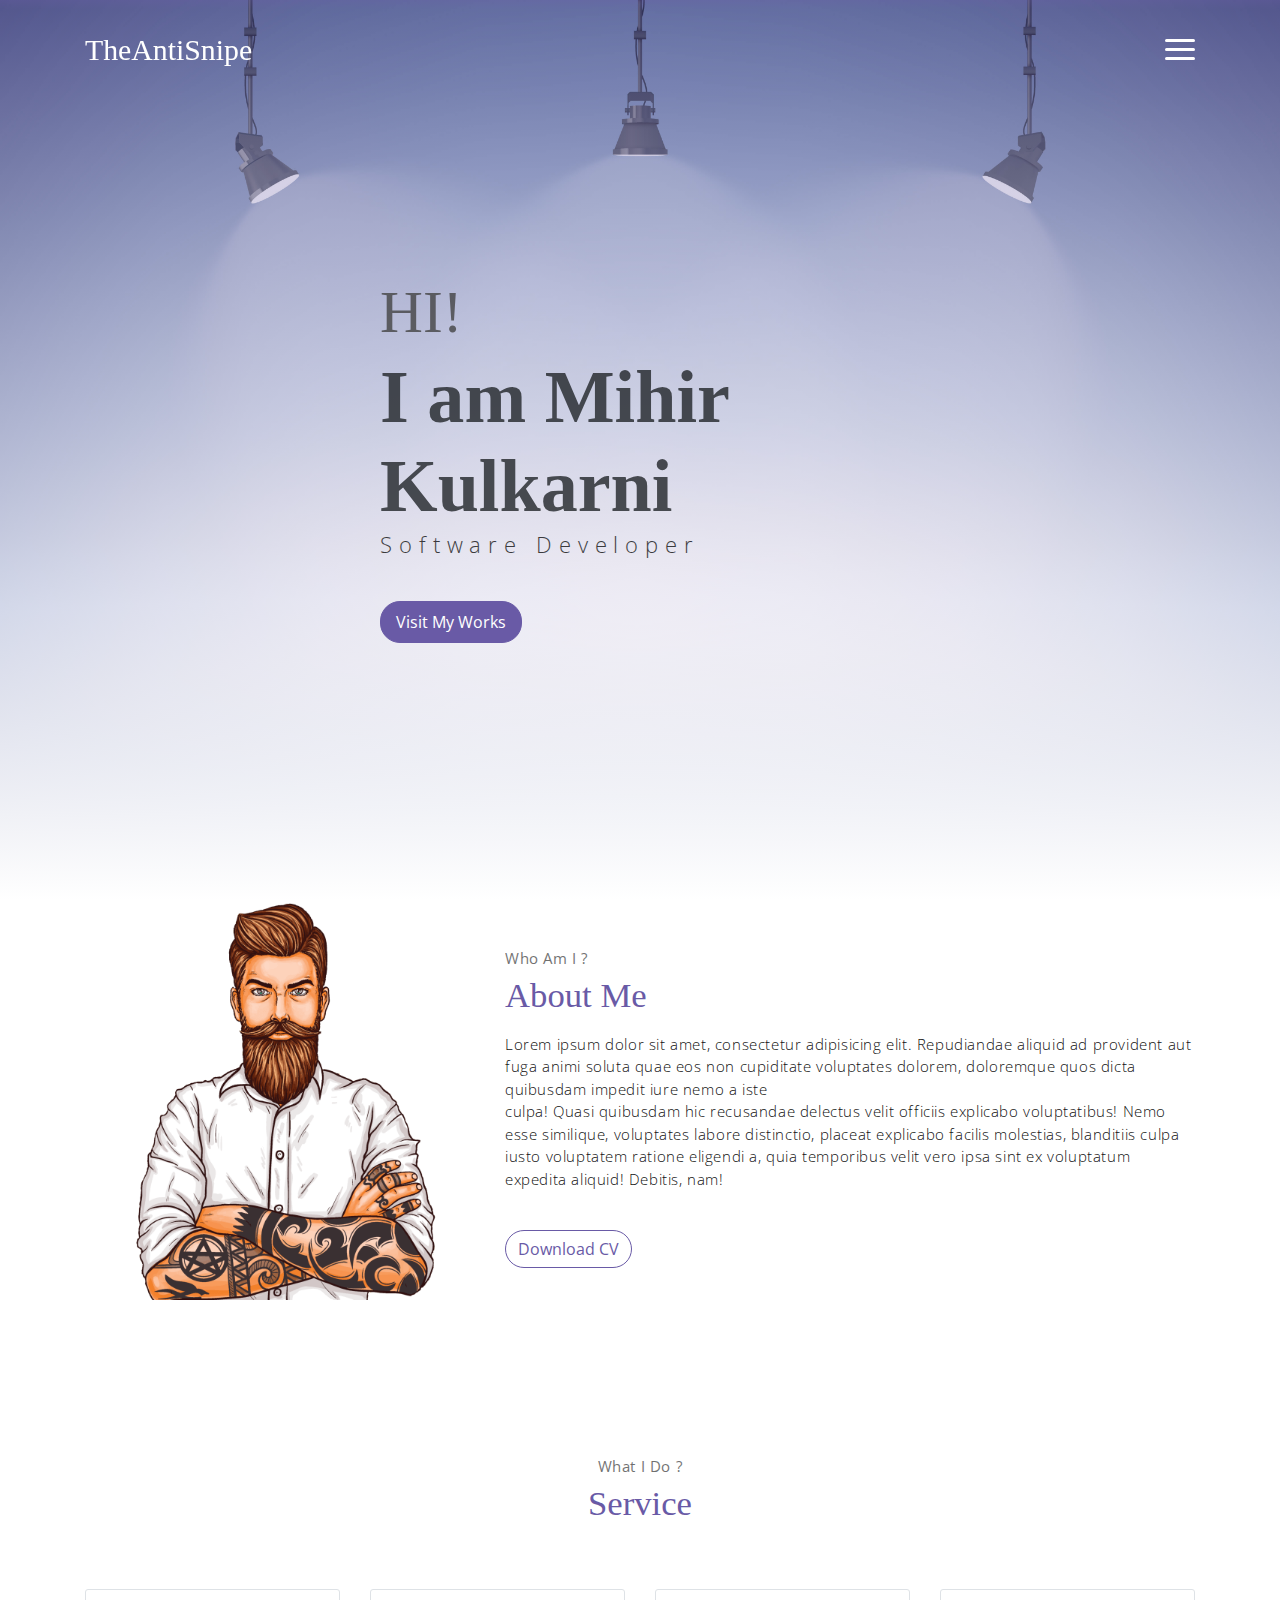
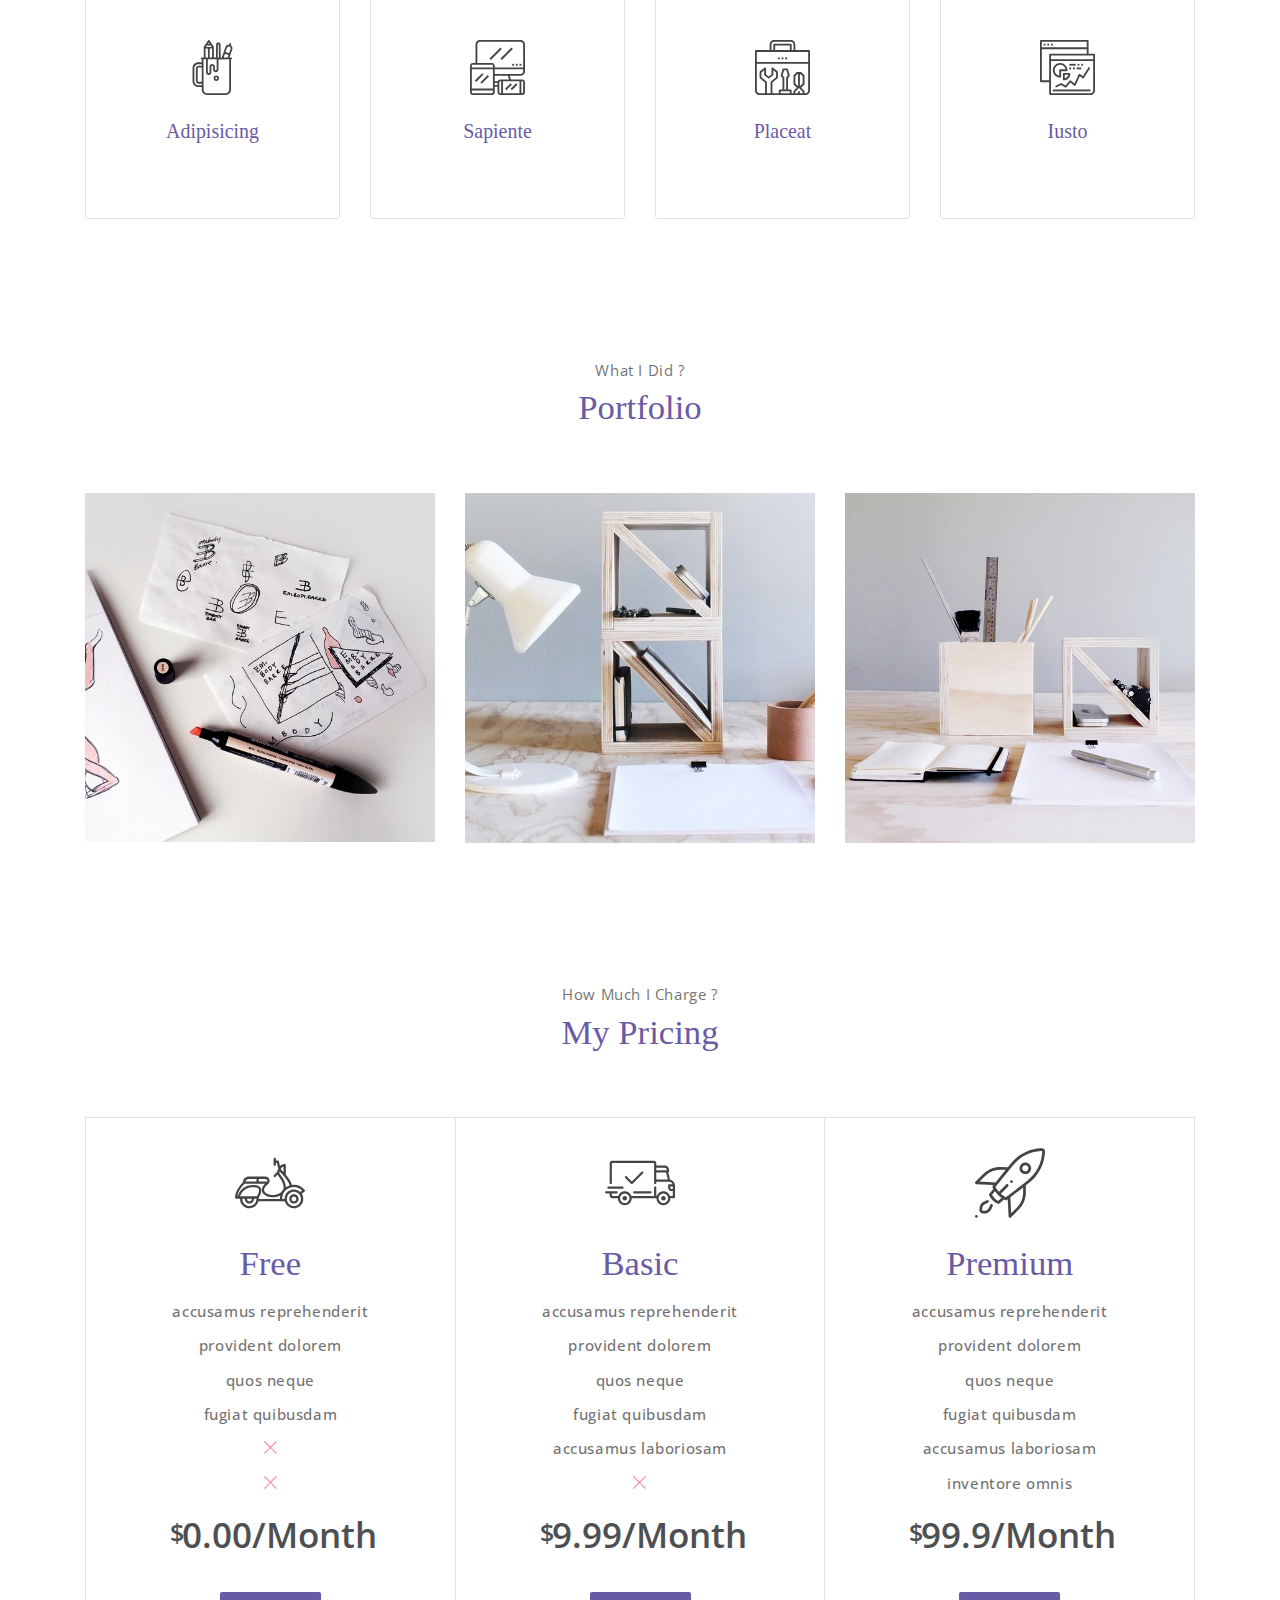
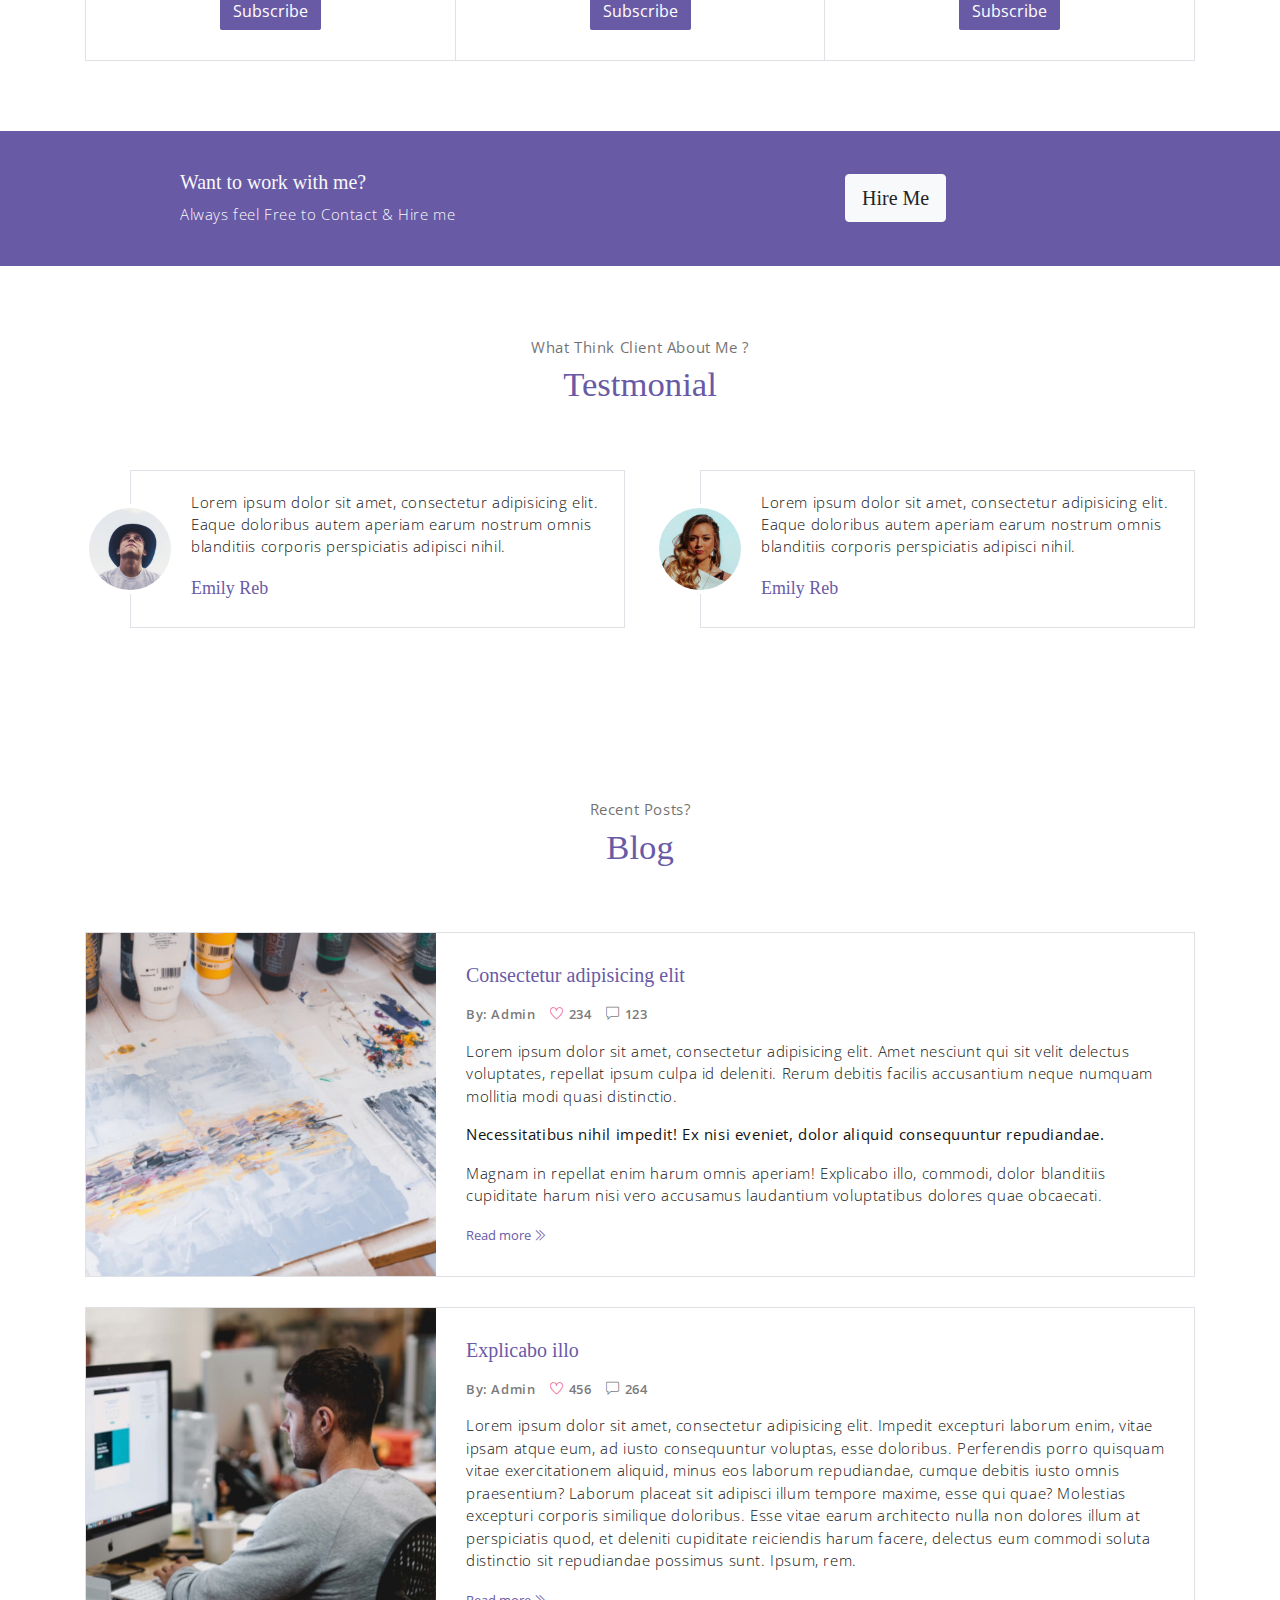
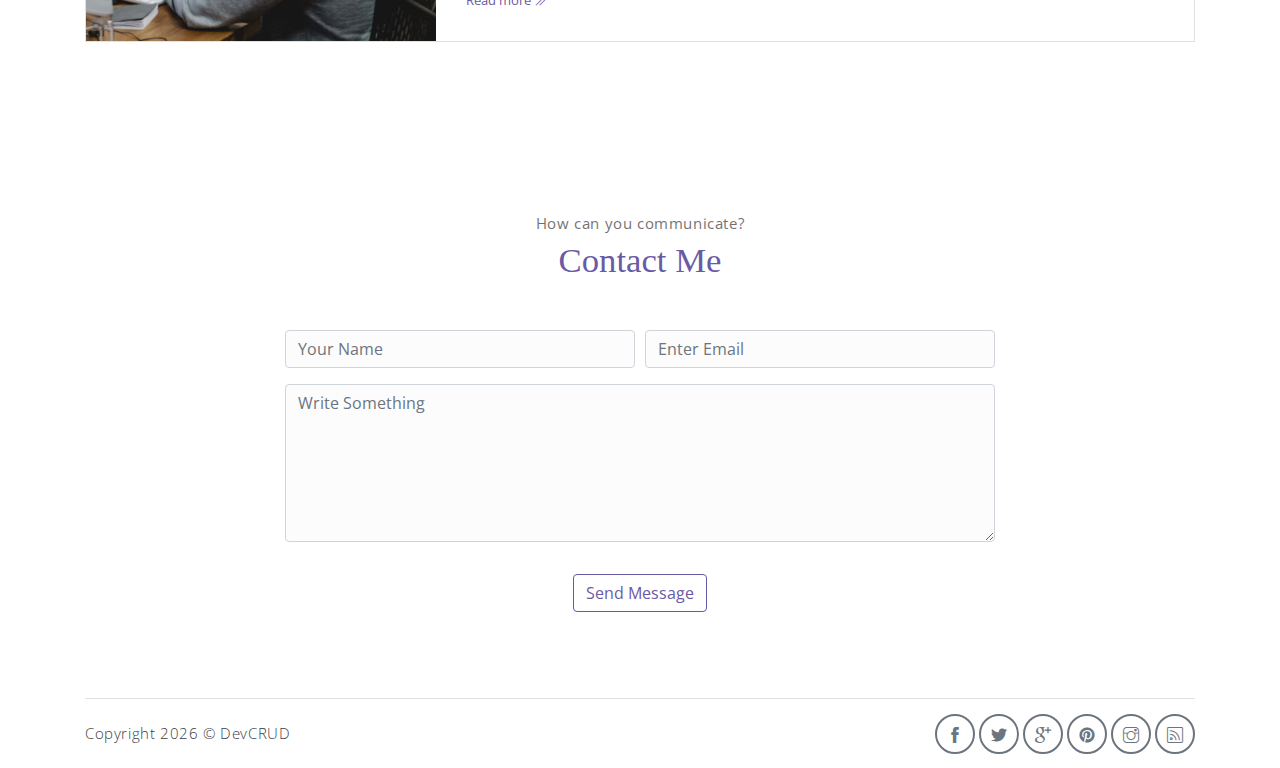
==== public_html/index.html @ 3520aec2 "Changed assets, initial tuning." ====
<!DOCTYPE html>
<html lang="en">
<head>
	<meta charset="utf-8">
    <meta name="viewport" content="width=device-width, initial-scale=1, shrink-to-fit=no">
    <meta name="description" content="Start your development with Meyawo landing page.">
    <meta name="author" content="Devcrud">
    <title>Meyawo Landing page | Free Bootstrap 4.3.x landing page</title>
    <!-- font icons -->
    <link rel="stylesheet" href="assets/vendors/themify-icons/css/themify-icons.css">
    <!-- Bootstrap + Meyawo main styles -->
	<link rel="stylesheet" href="assets/css/meyawo.css">
</head>
<body data-spy="scroll" data-target=".navbar" data-offset="40" id="home">

    <!-- Page Navbar -->
    <nav class="custom-navbar" data-spy="affix" data-offset-top="20">
        <div class="container">
            <a class="logo" href="#">TheAntiSnipe</a>         
            <ul class="nav">
                <li class="item">
                    <a class="link" href="#home">Home</a>
                </li>
                <li class="item">
                    <a class="link" href="#about">About</a>
                </li>
                <li class="item">
                    <a class="link" href="#portfolio">Portfolio</a>
                </li>
                <li class="item">
                    <a class="link" href="#testmonial">Testmonial</a>
                </li>
                <li class="item">
                    <a class="link" href="#blog">Blog</a>
                </li>
                <li class="item">
                    <a class="link" href="#contact">Contact</a>
                </li>
                <li class="item ml-md-3">
                    <a href="components.html" class="btn btn-primary">Components</a>
                </li>
            </ul>
            <a href="javascript:void(0)" id="nav-toggle" class="hamburger hamburger--elastic">
                <div class="hamburger-box">
                  <div class="hamburger-inner"></div>
                </div>
            </a>
        </div>          
    </nav><!-- End of Page Navbar -->

    <!-- page header -->
    <header id="home" class="header">
        <div class="overlay"></div>
        <div class="header-content container">
            <h1 class="header-title">
                <span class="up">HI!</span>
                <span class="down">I am Mihir Kulkarni</span>
            </h1>
            <p class="header-subtitle">Software Developer</p>            

            <button class="btn btn-primary">Visit My Works</button>
        </div>              
    </header><!-- end of page header -->

    <!-- about section -->
    <section class="section pt-0" id="about">
        <!-- container -->
        <div class="container text-center">
            <!-- about wrapper -->
            <div class="about">
                <div class="about-img-holder">
                    <img src="assets/imgs/man.png" class="about-img" alt="Download free bootstrap 4 landing page, free boootstrap 4 templates, Download free bootstrap 4.1 landing page, free boootstrap 4.1.1 templates, meyawo Landing page">
                </div>
                <div class="about-caption">
                    <p class="section-subtitle">Who Am I ?</p>
                    <h2 class="section-title mb-3">About Me</h2>
                    <p>
                        Lorem ipsum dolor sit amet, consectetur adipisicing elit. Repudiandae aliquid ad provident aut fuga animi soluta quae eos non cupiditate voluptates dolorem, doloremque quos dicta quibusdam impedit iure nemo a iste 
                        <br>culpa! Quasi quibusdam hic recusandae delectus velit officiis explicabo voluptatibus! Nemo esse similique, voluptates labore distinctio, placeat explicabo facilis molestias, blanditiis culpa iusto voluptatem ratione eligendi a, quia temporibus velit vero ipsa sint ex voluptatum expedita aliquid! Debitis, nam!              
                    </p>
                    <button class="btn-rounded btn btn-outline-primary mt-4">Download CV</button>
                </div>              
            </div><!-- end of about wrapper -->
        </div><!-- end of container -->
    </section> <!-- end of about section -->

    <!-- service section -->
    <section class="section" id="service">
        <div class="container text-center">
            <p class="section-subtitle">What I Do ?</p>
            <h6 class="section-title mb-6">Service</h6>
            <!-- row -->
            <div class="row">
                <div class="col-md-6 col-lg-3">
                    <div class="service-card">
                        <div class="body">
                            <img src="assets/imgs/pencil-case.svg" alt="Download free bootstrap 4 landing page, free boootstrap 4 templates, Download free bootstrap 4.1 landing page, free boootstrap 4.1.1 templates, meyawo Landing page" class="icon">
                            <h6 class="title">Adipisicing</h6>
                            <p class="subtitle">Labore velit culpa adipisci excepturi consequuntur itaque in nam molestias dolorem iste quod.</p>
                        </div>
                    </div>
                </div>
                <div class="col-md-6 col-lg-3">
                    <div class="service-card">
                        <div class="body">
                            <img src="assets/imgs/responsive.svg" alt="Download free bootstrap 4 landing page, free boootstrap 4 templates, Download free bootstrap 4.1 landing page, free boootstrap 4.1.1 templates, meyawo Landing page" class="icon">
                            <h6 class="title">Sapiente</h6>
                            <p class="subtitle">Labore velit culpa adipisci excepturi consequuntur itaque in nam molestias dolorem iste quod.</p>
                        </div>
                    </div>
                </div>
                <div class="col-md-6 col-lg-3">
                    <div class="service-card">
                        <div class="body">
                            <img src="assets/imgs/toolbox.svg" alt="Download free bootstrap 4 landing page, free boootstrap 4 templates, Download free bootstrap 4.1 landing page, free boootstrap 4.1.1 templates, meyawo Landing page" class="icon">
                            <h6 class="title">Placeat</h6>
                            <p class="subtitle">Labore velit culpa adipisci excepturi consequuntur itaque in nam molestias dolorem iste quod.</p>
                        </div>
                    </div>
                </div>
                <div class="col-md-6 col-lg-3">
                    <div class="service-card">
                        <div class="body">
                            <img src="assets/imgs/analytics.svg" alt="Download free bootstrap 4 landing page, free boootstrap 4 templates, Download free bootstrap 4.1 landing page, free boootstrap 4.1.1 templates, meyawo Landing page" class="icon">
                            <h6 class="title">Iusto</h6>
                            <p class="subtitle">Labore velit culpa adipisci excepturi consequuntur itaque in nam molestias dolorem iste quod.</p>
                        </div>
                    </div>
                </div>
            </div><!-- end of row -->
        </div>
    </section><!-- end of service section -->

    <!-- portfolio section -->
    <section class="section" id="portfolio">
        <div class="container text-center">
            <p class="section-subtitle">What I Did ?</p>
            <h6 class="section-title mb-6">Portfolio</h6>
            <!-- row -->
            <div class="row">
                <div class="col-md-4">
                    <a href="#" class="portfolio-card">
                        <img src="assets/imgs/folio-1.jpg" class="portfolio-card-img" alt="Download free bootstrap 4 landing page, free boootstrap 4 templates, Download free bootstrap 4.1 landing page, free boootstrap 4.1.1 templates, meyawo Landing page">    
                        <span class="portfolio-card-overlay">
                            <span class="portfolio-card-caption">
                                <h4>Web Designing</h5>
                                <p class="font-weight-normal">Category: Web Templates</p>
                            </span>                         
                        </span>                     
                    </a>
                </div>
                <div class="col-md-4">
                    <a href="#" class="portfolio-card">
                        <img class="portfolio-card-img" src="assets/imgs/folio-2.jpg" class="img-responsive rounded" alt="Download free bootstrap 4 landing page, free boootstrap 4 templates, Download free bootstrap 4.1 landing page, free boootstrap 4.1.1 templates, meyawo Landing page">
                        <span class="portfolio-card-overlay">
                            <span class="portfolio-card-caption">
                                <h4>Web Designing</h5>
                                <p class="font-weight-normal">Category: Web Templates</p>
                            </span>                         
                        </span>                         
                    </a>
                </div>
                <div class="col-md-4">
                    <a href="#" class="portfolio-card">
                        <img class="portfolio-card-img" src="assets/imgs/folio-3.jpg" class="img-responsive rounded" alt="Download free bootstrap 4 landing page, free boootstrap 4 templates, Download free bootstrap 4.1 landing page, free boootstrap 4.1.1 templates, meyawo Landing page">    
                        <span class="portfolio-card-overlay">
                            <span class="portfolio-card-caption">
                                <h4>Web Designing</h5>
                                <p class="font-weight-normal">Category: Web Templates</p>
                            </span>                         
                        </span>                     
                    </a>
                </div>
            </div><!-- end of row -->
        </div><!-- end of container -->
    </section> <!-- end of portfolio section -->

    <!-- pricing section -->
    <section class="section" id="pricing">
        <div class="container text-center">
            <p class="section-subtitle">How Much I Charge ?</p>
            <h6 class="section-title mb-6">My Pricing</h6>
            <!-- row -->
            <div class="pricing-wrapper">
                <div class="pricing-card">
                    <div class="pricing-card-header">
                        <img class="pricing-card-icon" src="assets/imgs/scooter.svg" alt="Download free bootstrap 4 landing page, free boootstrap 4 templates, Download free bootstrap 4.1 landing page, free boootstrap 4.1.1 templates, meyawo Landing page">
                    </div>
                    <div class="pricing-card-body">
                        <h6 class="pricing-card-title">Free</h6>
                        <div class="pricing-card-list">
                            <p>accusamus reprehenderit</p>
                            <p>provident dolorem </p>
                            <p>quos neque</p>
                            <p>fugiat quibusdam</p>
                            <p><i class="ti-close"></i></p>
                            <p><i class="ti-close"></i></p>
                        </div>
                    </div>
                    <div class="pricing-card-footer">
                        <span>$</span>
                        <span>0.00/Month</span>
                    </div>
                    <a href="#" class="btn btn-primary mt-3 pricing-card-btn">Subscribe</a>
                </div>
                <div class="pricing-card">
                    <div class="pricing-card-header">
                        <img class="pricing-card-icon" src="assets/imgs/shipped.svg" alt="Download free bootstrap 4 landing page, free boootstrap 4 templates, Download free bootstrap 4.1 landing page, free boootstrap 4.1.1 templates, meyawo Landing page">
                    </div>
                    <div class="pricing-card-body">
                        <h6 class="pricing-card-title">Basic</h6>
                        <div class="pricing-card-list">
                            <p>accusamus reprehenderit</p>
                            <p>provident dolorem </p>
                            <p>quos neque</p>
                            <p>fugiat quibusdam</p>
                            <p>accusamus laboriosam</p>
                            <p><i class="ti-close"></i></p>
                        </div>
                    </div>
                    <div class="pricing-card-footer">
                        <span>$</span>
                        <span>9.99/Month</span>
                    </div>
                    <a href="#" class="btn btn-primary mt-3 pricing-card-btn">Subscribe</a>
                </div>
                <div class="pricing-card">
                    <div class="pricing-card-header">
                        <img class="pricing-card-icon" src="assets/imgs/startup.svg" alt="Download free bootstrap 4 landing page, free boootstrap 4 templates, Download free bootstrap 4.1 landing page, free boootstrap 4.1.1 templates, meyawo Landing page">
                    </div>
                    <div class="pricing-card-body">
                        <h6 class="pricing-card-title">Premium</h6>
                        <div class="pricing-card-list">
                            <p>accusamus reprehenderit</p>
                            <p>provident dolorem </p>
                            <p>quos neque</p>
                            <p>fugiat quibusdam</p>
                            <p>accusamus laboriosam</p>
                            <p>inventore omnis</p>
                        </div>
                    </div>
                    <div class="pricing-card-footer">
                        <span>$</span>
                        <span>99.9/Month</span>
                    </div>
                    <a href="#" class="btn btn-primary mt-3 pricing-card-btn">Subscribe</a>
                </div>

            </div><!-- end of pricing wrapper -->
        </div> <!-- end of container -->
    </section><!-- end of pricing section -->

    <!-- section -->
    <section class="section-sm bg-primary">
        <!-- container -->
        <div class="container text-center text-sm-left">
            <!-- row -->
            <div class="row align-items-center">
                <div class="col-sm offset-md-1 mb-4 mb-md-0">
                    <h6 class="title text-light">Want to work with me?</h6>
                    <p class="m-0 text-light">Always feel Free to Contact & Hire me</p>
                </div>
                <div class="col-sm offset-sm-2 offset-md-3">
                    <button class="btn btn-lg my-font btn-light rounded">Hire Me</button>
                </div>
            </div> <!-- end of row -->
        </div> <!-- end of container -->
    </section> <!-- end of section -->

    <!-- testimonial section -->
    <section class="section" id="testmonial">
        <div class="container text-center">
            <p class="section-subtitle">What Think Client About Me ?</p>
            <h6 class="section-title mb-6">Testmonial</h6>

            <!-- row -->
            <div class="row">
                <div class="col-md-6">
                    <div class="testimonial-card">
                        <div class="testimonial-card-img-holder">
                            <img src="assets/imgs/avatar2.jpg" class="testimonial-card-img" alt="Download free bootstrap 4 landing page, free boootstrap 4 templates, Download free bootstrap 4.1 landing page, free boootstrap 4.1.1 templates, meyawo Landing page">                           
                        </div>
                        <div class="testimonial-card-body">
                            <p class="testimonial-card-subtitle">Lorem ipsum dolor sit amet, consectetur adipisicing elit. Eaque doloribus autem aperiam earum nostrum omnis blanditiis corporis perspiciatis adipisci nihil.</p>
                            <h6 class="testimonial-card-title">Emily Reb</h6>
                        </div>
                    </div>
                </div>
                <div class="col-md-6">
                    <div class="testimonial-card">
                        <div class="testimonial-card-img-holder">
                            <img src="assets/imgs/avatar3.jpg" class="testimonial-card-img" alt="Download free bootstrap 4 landing page, free boootstrap 4 templates, Download free bootstrap 4.1 landing page, free boootstrap 4.1.1 templates, meyawo Landing page">                        
                        </div>
                        <div class="testimonial-card-body">
                            <p class="testimonial-card-subtitle">Lorem ipsum dolor sit amet, consectetur adipisicing elit. Eaque doloribus autem aperiam earum nostrum omnis blanditiis corporis perspiciatis adipisci nihil.</p>
                            <h6 class="testimonial-card-title">Emily Reb</h6>
                        </div>
                    </div>
                </div>
            </div>
        </div> <!-- end of container -->
    </section> <!-- end of testimonial section -->
    
    <!-- blog section -->
    <section class="section" id="blog">
        <!-- container -->
        <div class="container text-center">
            <p class="section-subtitle">Recent Posts?</p>
            <h6 class="section-title mb-6">Blog</h6>
            <!-- blog-wrapper -->
            <div class="blog-card">
                <div class="blog-card-header">
                    <img src="assets/imgs/img-1.jpg" class="blog-card-img" alt="Download free bootstrap 4 landing page, free boootstrap 4 templates, Download free bootstrap 4.1 landing page, free boootstrap 4.1.1 templates, meyawo Landing page">
                </div>
                <div class="blog-card-body">
                    <h5 class="blog-card-title">Consectetur adipisicing elit</h6>

                    <p class="blog-card-caption">
                        <a href="#">By: Admin</a>
                        <a href="#"><i class="ti-heart text-danger"></i> 234</a>
                        <a href="#"><i class="ti-comment"></i> 123</a>
                    </p>
                    <p>Lorem ipsum dolor sit amet, consectetur adipisicing elit. Amet nesciunt qui sit velit delectus voluptates, repellat ipsum culpa id deleniti. Rerum debitis facilis accusantium neque numquam mollitia modi quasi distinctio.</p>

                    <p><b>Necessitatibus nihil impedit! Ex nisi eveniet, dolor aliquid consequuntur repudiandae.</b></p>
                    <p>Magnam in repellat enim harum omnis aperiam! Explicabo illo, commodi, dolor blanditiis cupiditate harum nisi vero accusamus laudantium voluptatibus dolores quae obcaecati.</p>

                    <a href="#" class="blog-card-link">Read more <i class="ti-angle-double-right"></i></a>
                </div>
            </div><!-- end of blog wrapper -->

            <!-- blog-wrapper -->
            <div class="blog-card">
                <div class="blog-card-header">
                    <img src="assets/imgs/img-2.jpg" class="blog-card-img" alt="Download free bootstrap 4 landing page, free boootstrap 4 templates, Download free bootstrap 4.1 landing page, free boootstrap 4.1.1 templates, meyawo Landing page">
                </div>
                <div class="blog-card-body">
                    <h5 class="blog-card-title">Explicabo illo</h6>

                    <p class="blog-card-caption">
                        <a href="#">By: Admin</a>
                        <a href="#"><i class="ti-heart text-danger"></i> 456</a>
                        <a href="#"><i class="ti-comment"></i> 264</a>
                    </p>
                    
                    <p>Lorem ipsum dolor sit amet, consectetur adipisicing elit. Impedit excepturi laborum enim, vitae ipsam atque eum, ad iusto consequuntur voluptas, esse doloribus. Perferendis porro quisquam vitae exercitationem aliquid, minus eos laborum repudiandae, cumque debitis iusto omnis praesentium? Laborum placeat sit adipisci illum tempore maxime, esse qui quae? Molestias excepturi corporis similique doloribus. Esse vitae earum architecto nulla non dolores illum at perspiciatis quod, et deleniti cupiditate reiciendis harum facere, delectus eum commodi soluta distinctio sit repudiandae possimus sunt. Ipsum, rem.</p>

                    <a href="#" class="blog-card-link">Read more <i class="ti-angle-double-right"></i></a>
                </div>
            </div><!-- end of blog wrapper -->

        </div><!-- end of container -->
    </section><!-- end of blog section -->

    <!-- contact section -->
    <section class="section" id="contact">
        <div class="container text-center">
            <p class="section-subtitle">How can you communicate?</p>
            <h6 class="section-title mb-5">Contact Me</h6>
            <!-- contact form -->
            <form action="" class="contact-form col-md-10 col-lg-8 m-auto">
                <div class="form-row">
                    <div class="form-group col-sm-6">
                        <input type="text" size="50" class="form-control" placeholder="Your Name" required>                 
                    </div>
                    <div class="form-group col-sm-6">
                        <input type="email" class="form-control" placeholder="Enter Email"requried>                 
                    </div>
                    <div class="form-group col-sm-12">
                        <textarea name="comment" id="comment" rows="6"   class="form-control" placeholder="Write Something"></textarea>
                    </div>
                    <div class="form-group col-sm-12 mt-3">
                        <input type="submit" value="Send Message" class="btn btn-outline-primary rounded">                  
                    </div>
                </div>  
            </form><!-- end of contact form -->
        </div><!-- end of container -->
    </section><!-- end of contact section -->

    <!-- footer -->
    <div class="container">
        <footer class="footer">       
            <p class="mb-0">Copyright <script>document.write(new Date().getFullYear())</script> &copy; <a href="http://www.devcrud.com">DevCRUD</a></p>
            <div class="social-links text-right m-auto ml-sm-auto">
                <a href="javascript:void(0)" class="link"><i class="ti-facebook"></i></a>
                <a href="javascript:void(0)" class="link"><i class="ti-twitter-alt"></i></a>
                <a href="javascript:void(0)" class="link"><i class="ti-google"></i></a>
                <a href="javascript:void(0)" class="link"><i class="ti-pinterest-alt"></i></a>
                <a href="javascript:void(0)" class="link"><i class="ti-instagram"></i></a>
                <a href="javascript:void(0)" class="link"><i class="ti-rss"></i></a>
            </div>
        </footer>
    </div> <!-- end of page footer -->
	
	<!-- core  -->
    <script src="assets/vendors/jquery/jquery-3.4.1.js"></script>
    <script src="assets/vendors/bootstrap/bootstrap.bundle.js"></script>

    <!-- bootstrap 3 affix -->
	<script src="assets/vendors/bootstrap/bootstrap.affix.js"></script>

    <!-- Meyawo js -->
    <script src="assets/js/meyawo.js"></script>

</body>
</html>
---- public_html/assets/vendors/themify-icons/css/themify-icons.css ----
@font-face {
	font-family: 'themify';
	src:url("../fonts/themify.eot?-fvbane");
	src:url("../fonts/themify.eot?#iefix-fvbane") format("embedded-opentype"),
		url("../fonts/themify.woff?-fvbane") format("woff"),
		url("../fonts/themify.ttf?-fvbane") format("truetype"),
		url("../fonts/themify.svg?-fvbane#themify") format("svg");
	font-weight: normal;
	font-style: normal;
}

[class^="ti-"], [class*=" ti-"] {
	font-family: 'themify';
	speak: none;
	font-style: normal;
	font-weight: normal;
	font-variant: normal;
	text-transform: none;
	line-height: 1;

	/* Better Font Rendering =========== */
	-webkit-font-smoothing: antialiased;
	-moz-osx-font-smoothing: grayscale;
}

.ti-wand:before {
	content: "\e600";
}
.ti-volume:before {
	content: "\e601";
}
.ti-user:before {
	content: "\e602";
}
.ti-unlock:before {
	content: "\e603";
}
.ti-unlink:before {
	content: "\e604";
}
.ti-trash:before {
	content: "\e605";
}
.ti-thought:before {
	content: "\e606";
}
.ti-target:before {
	content: "\e607";
}
.ti-tag:before {
	content: "\e608";
}
.ti-tablet:before {
	content: "\e609";
}
.ti-star:before {
	content: "\e60a";
}
.ti-spray:before {
	content: "\e60b";
}
.ti-signal:before {
	content: "\e60c";
}
.ti-shopping-cart:before {
	content: "\e60d";
}
.ti-shopping-cart-full:before {
	content: "\e60e";
}
.ti-settings:before {
	content: "\e60f";
}
.ti-search:before {
	content: "\e610";
}
.ti-zoom-in:before {
	content: "\e611";
}
.ti-zoom-out:before {
	content: "\e612";
}
.ti-cut:before {
	content: "\e613";
}
.ti-ruler:before {
	content: "\e614";
}
.ti-ruler-pencil:before {
	content: "\e615";
}
.ti-ruler-alt:before {
	content: "\e616";
}
.ti-bookmark:before {
	content: "\e617";
}
.ti-bookmark-alt:before {
	content: "\e618";
}
.ti-reload:before {
	content: "\e619";
}
.ti-plus:before {
	content: "\e61a";
}
.ti-pin:before {
	content: "\e61b";
}
.ti-pencil:before {
	content: "\e61c";
}
.ti-pencil-alt:before {
	content: "\e61d";
}
.ti-paint-roller:before {
	content: "\e61e";
}
.ti-paint-bucket:before {
	content: "\e61f";
}
.ti-na:before {
	content: "\e620";
}
.ti-mobile:before {
	content: "\e621";
}
.ti-minus:before {
	content: "\e622";
}
.ti-medall:before {
	content: "\e623";
}
.ti-medall-alt:before {
	content: "\e624";
}
.ti-marker:before {
	content: "\e625";
}
.ti-marker-alt:before {
	content: "\e626";
}
.ti-arrow-up:before {
	content: "\e627";
}
.ti-arrow-right:before {
	content: "\e628";
}
.ti-arrow-left:before {
	content: "\e629";
}
.ti-arrow-down:before {
	content: "\e62a";
}
.ti-lock:before {
	content: "\e62b";
}
.ti-location-arrow:before {
	content: "\e62c";
}
.ti-link:before {
	content: "\e62d";
}
.ti-layout:before {
	content: "\e62e";
}
.ti-layers:before {
	content: "\e62f";
}
.ti-layers-alt:before {
	content: "\e630";
}
.ti-key:before {
	content: "\e631";
}
.ti-import:before {
	content: "\e632";
}
.ti-image:before {
	content: "\e633";
}
.ti-heart:before {
	content: "\e634";
}
.ti-heart-broken:before {
	content: "\e635";
}
.ti-hand-stop:before {
	content: "\e636";
}
.ti-hand-open:before {
	content: "\e637";
}
.ti-hand-drag:before {
	content: "\e638";
}
.ti-folder:before {
	content: "\e639";
}
.ti-flag:before {
	content: "\e63a";
}
.ti-flag-alt:before {
	content: "\e63b";
}
.ti-flag-alt-2:before {
	content: "\e63c";
}
.ti-eye:before {
	content: "\e63d";
}
.ti-export:before {
	content: "\e63e";
}
.ti-exchange-vertical:before {
	content: "\e63f";
}
.ti-desktop:before {
	content: "\e640";
}
.ti-cup:before {
	content: "\e641";
}
.ti-crown:before {
	content: "\e642";
}
.ti-comments:before {
	content: "\e643";
}
.ti-comment:before {
	content: "\e644";
}
.ti-comment-alt:before {
	content: "\e645";
}
.ti-close:before {
	content: "\e646";
}
.ti-clip:before {
	content: "\e647";
}
.ti-angle-up:before {
	content: "\e648";
}
.ti-angle-right:before {
	content: "\e649";
}
.ti-angle-left:before {
	content: "\e64a";
}
.ti-angle-down:before {
	content: "\e64b";
}
.ti-check:before {
	content: "\e64c";
}
.ti-check-box:before {
	content: "\e64d";
}
.ti-camera:before {
	content: "\e64e";
}
.ti-announcement:before {
	content: "\e64f";
}
.ti-brush:before {
	content: "\e650";
}
.ti-briefcase:before {
	content: "\e651";
}
.ti-bolt:before {
	content: "\e652";
}
.ti-bolt-alt:before {
	content: "\e653";
}
.ti-blackboard:before {
	content: "\e654";
}
.ti-bag:before {
	content: "\e655";
}
.ti-move:before {
	content: "\e656";
}
.ti-arrows-vertical:before {
	content: "\e657";
}
.ti-arrows-horizontal:before {
	content: "\e658";
}
.ti-fullscreen:before {
	content: "\e659";
}
.ti-arrow-top-right:before {
	content: "\e65a";
}
.ti-arrow-top-left:before {
	content: "\e65b";
}
.ti-arrow-circle-up:before {
	content: "\e65c";
}
.ti-arrow-circle-right:before {
	content: "\e65d";
}
.ti-arrow-circle-left:before {
	content: "\e65e";
}
.ti-arrow-circle-down:before {
	content: "\e65f";
}
.ti-angle-double-up:before {
	content: "\e660";
}
.ti-angle-double-right:before {
	content: "\e661";
}
.ti-angle-double-left:before {
	content: "\e662";
}
.ti-angle-double-down:before {
	content: "\e663";
}
.ti-zip:before {
	content: "\e664";
}
.ti-world:before {
	content: "\e665";
}
.ti-wheelchair:before {
	content: "\e666";
}
.ti-view-list:before {
	content: "\e667";
}
.ti-view-list-alt:before {
	content: "\e668";
}
.ti-view-grid:before {
	content: "\e669";
}
.ti-uppercase:before {
	content: "\e66a";
}
.ti-upload:before {
	content: "\e66b";
}
.ti-underline:before {
	content: "\e66c";
}
.ti-truck:before {
	content: "\e66d";
}
.ti-timer:before {
	content: "\e66e";
}
.ti-ticket:before {
	content: "\e66f";
}
.ti-thumb-up:before {
	content: "\e670";
}
.ti-thumb-down:before {
	content: "\e671";
}
.ti-text:before {
	content: "\e672";
}
.ti-stats-up:before {
	content: "\e673";
}
.ti-stats-down:before {
	content: "\e674";
}
.ti-split-v:before {
	content: "\e675";
}
.ti-split-h:before {
	content: "\e676";
}
.ti-smallcap:before {
	content: "\e677";
}
.ti-shine:before {
	content: "\e678";
}
.ti-shift-right:before {
	content: "\e679";
}
.ti-shift-left:before {
	content: "\e67a";
}
.ti-shield:before {
	content: "\e67b";
}
.ti-notepad:before {
	content: "\e67c";
}
.ti-server:before {
	content: "\e67d";
}
.ti-quote-right:before {
	content: "\e67e";
}
.ti-quote-left:before {
	content: "\e67f";
}
.ti-pulse:before {
	content: "\e680";
}
.ti-printer:before {
	content: "\e681";
}
.ti-power-off:before {
	content: "\e682";
}
.ti-plug:before {
	content: "\e683";
}
.ti-pie-chart:before {
	content: "\e684";
}
.ti-paragraph:before {
	content: "\e685";
}
.ti-panel:before {
	content: "\e686";
}
.ti-package:before {
	content: "\e687";
}
.ti-music:before {
	content: "\e688";
}
.ti-music-alt:before {
	content: "\e689";
}
.ti-mouse:before {
	content: "\e68a";
}
.ti-mouse-alt:before {
	content: "\e68b";
}
.ti-money:before {
	content: "\e68c";
}
.ti-microphone:before {
	content: "\e68d";
}
.ti-menu:before {
	content: "\e68e";
}
.ti-menu-alt:before {
	content: "\e68f";
}
.ti-map:before {
	content: "\e690";
}
.ti-map-alt:before {
	content: "\e691";
}
.ti-loop:before {
	content: "\e692";
}
.ti-location-pin:before {
	content: "\e693";
}
.ti-list:before {
	content: "\e694";
}
.ti-light-bulb:before {
	content: "\e695";
}
.ti-Italic:before {
	content: "\e696";
}
.ti-info:before {
	content: "\e697";
}
.ti-infinite:before {
	content: "\e698";
}
.ti-id-badge:before {
	content: "\e699";
}
.ti-hummer:before {
	content: "\e69a";
}
.ti-home:before {
	content: "\e69b";
}
.ti-help:before {
	content: "\e69c";
}
.ti-headphone:before {
	content: "\e69d";
}
.ti-harddrives:before {
	content: "\e69e";
}
.ti-harddrive:before {
	content: "\e69f";
}
.ti-gift:before {
	content: "\e6a0";
}
.ti-game:before {
	content: "\e6a1";
}
.ti-filter:before {
	content: "\e6a2";
}
.ti-files:before {
	content: "\e6a3";
}
.ti-file:before {
	content: "\e6a4";
}
.ti-eraser:before {
	content: "\e6a5";
}
.ti-envelope:before {
	content: "\e6a6";
}
.ti-download:before {
	content: "\e6a7";
}
.ti-direction:before {
	content: "\e6a8";
}
.ti-direction-alt:before {
	content: "\e6a9";
}
.ti-dashboard:before {
	content: "\e6aa";
}
.ti-control-stop:before {
	content: "\e6ab";
}
.ti-control-shuffle:before {
	content: "\e6ac";
}
.ti-control-play:before {
	content: "\e6ad";
}
.ti-control-pause:before {
	content: "\e6ae";
}
.ti-control-forward:before {
	content: "\e6af";
}
.ti-control-backward:before {
	content: "\e6b0";
}
.ti-cloud:before {
	content: "\e6b1";
}
.ti-cloud-up:before {
	content: "\e6b2";
}
.ti-cloud-down:before {
	content: "\e6b3";
}
.ti-clipboard:before {
	content: "\e6b4";
}
.ti-car:before {
	content: "\e6b5";
}
.ti-calendar:before {
	content: "\e6b6";
}
.ti-book:before {
	content: "\e6b7";
}
.ti-bell:before {
	content: "\e6b8";
}
.ti-basketball:before {
	content: "\e6b9";
}
.ti-bar-chart:before {
	content: "\e6ba";
}
.ti-bar-chart-alt:before {
	content: "\e6bb";
}
.ti-back-right:before {
	content: "\e6bc";
}
.ti-back-left:before {
	content: "\e6bd";
}
.ti-arrows-corner:before {
	content: "\e6be";
}
.ti-archive:before {
	content: "\e6bf";
}
.ti-anchor:before {
	content: "\e6c0";
}
.ti-align-right:before {
	content: "\e6c1";
}
.ti-align-left:before {
	content: "\e6c2";
}
.ti-align-justify:before {
	content: "\e6c3";
}
.ti-align-center:before {
	content: "\e6c4";
}
.ti-alert:before {
	content: "\e6c5";
}
.ti-alarm-clock:before {
	content: "\e6c6";
}
.ti-agenda:before {
	content: "\e6c7";
}
.ti-write:before {
	content: "\e6c8";
}
.ti-window:before {
	content: "\e6c9";
}
.ti-widgetized:before {
	content: "\e6ca";
}
.ti-widget:before {
	content: "\e6cb";
}
.ti-widget-alt:before {
	content: "\e6cc";
}
.ti-wallet:before {
	content: "\e6cd";
}
.ti-video-clapper:before {
	content: "\e6ce";
}
.ti-video-camera:before {
	content: "\e6cf";
}
.ti-vector:before {
	content: "\e6d0";
}
.ti-themify-logo:before {
	content: "\e6d1";
}
.ti-themify-favicon:before {
	content: "\e6d2";
}
.ti-themify-favicon-alt:before {
	content: "\e6d3";
}
.ti-support:before {
	content: "\e6d4";
}
.ti-stamp:before {
	content: "\e6d5";
}
.ti-split-v-alt:before {
	content: "\e6d6";
}
.ti-slice:before {
	content: "\e6d7";
}
.ti-shortcode:before {
	content: "\e6d8";
}
.ti-shift-right-alt:before {
	content: "\e6d9";
}
.ti-shift-left-alt:before {
	content: "\e6da";
}
.ti-ruler-alt-2:before {
	content: "\e6db";
}
.ti-receipt:before {
	content: "\e6dc";
}
.ti-pin2:before {
	content: "\e6dd";
}
.ti-pin-alt:before {
	content: "\e6de";
}
.ti-pencil-alt2:before {
	content: "\e6df";
}
.ti-palette:before {
	content: "\e6e0";
}
.ti-more:before {
	content: "\e6e1";
}
.ti-more-alt:before {
	content: "\e6e2";
}
.ti-microphone-alt:before {
	content: "\e6e3";
}
.ti-magnet:before {
	content: "\e6e4";
}
.ti-line-double:before {
	content: "\e6e5";
}
.ti-line-dotted:before {
	content: "\e6e6";
}
.ti-line-dashed:before {
	content: "\e6e7";
}
.ti-layout-width-full:before {
	content: "\e6e8";
}
.ti-layout-width-default:before {
	content: "\e6e9";
}
.ti-layout-width-default-alt:before {
	content: "\e6ea";
}
.ti-layout-tab:before {
	content: "\e6eb";
}
.ti-layout-tab-window:before {
	content: "\e6ec";
}
.ti-layout-tab-v:before {
	content: "\e6ed";
}
.ti-layout-tab-min:before {
	content: "\e6ee";
}
.ti-layout-slider:before {
	content: "\e6ef";
}
.ti-layout-slider-alt:before {
	content: "\e6f0";
}
.ti-layout-sidebar-right:before {
	content: "\e6f1";
}
.ti-layout-sidebar-none:before {
	content: "\e6f2";
}
.ti-layout-sidebar-left:before {
	content: "\e6f3";
}
.ti-layout-placeholder:before {
	content: "\e6f4";
}
.ti-layout-menu:before {
	content: "\e6f5";
}
.ti-layout-menu-v:before {
	content: "\e6f6";
}
.ti-layout-menu-separated:before {
	content: "\e6f7";
}
.ti-layout-menu-full:before {
	content: "\e6f8";
}
.ti-layout-media-right-alt:before {
	content: "\e6f9";
}
.ti-layout-media-right:before {
	content: "\e6fa";
}
.ti-layout-media-overlay:before {
	content: "\e6fb";
}
.ti-layout-media-overlay-alt:before {
	content: "\e6fc";
}
.ti-layout-media-overlay-alt-2:before {
	content: "\e6fd";
}
.ti-layout-media-left-alt:before {
	content: "\e6fe";
}
.ti-layout-media-left:before {
	content: "\e6ff";
}
.ti-layout-media-center-alt:before {
	content: "\e700";
}
.ti-layout-media-center:before {
	content: "\e701";
}
.ti-layout-list-thumb:before {
	content: "\e702";
}
.ti-layout-list-thumb-alt:before {
	content: "\e703";
}
.ti-layout-list-post:before {
	content: "\e704";
}
.ti-layout-list-large-image:before {
	content: "\e705";
}
.ti-layout-line-solid:before {
	content: "\e706";
}
.ti-layout-grid4:before {
	content: "\e707";
}
.ti-layout-grid3:before {
	content: "\e708";
}
.ti-layout-grid2:before {
	content: "\e709";
}
.ti-layout-grid2-thumb:before {
	content: "\e70a";
}
.ti-layout-cta-right:before {
	content: "\e70b";
}
.ti-layout-cta-left:before {
	content: "\e70c";
}
.ti-layout-cta-center:before {
	content: "\e70d";
}
.ti-layout-cta-btn-right:before {
	content: "\e70e";
}
.ti-layout-cta-btn-left:before {
	content: "\e70f";
}
.ti-layout-column4:before {
	content: "\e710";
}
.ti-layout-column3:before {
	content: "\e711";
}
.ti-layout-column2:before {
	content: "\e712";
}
.ti-layout-accordion-separated:before {
	content: "\e713";
}
.ti-layout-accordion-merged:before {
	content: "\e714";
}
.ti-layout-accordion-list:before {
	content: "\e715";
}
.ti-ink-pen:before {
	content: "\e716";
}
.ti-info-alt:before {
	content: "\e717";
}
.ti-help-alt:before {
	content: "\e718";
}
.ti-headphone-alt:before {
	content: "\e719";
}
.ti-hand-point-up:before {
	content: "\e71a";
}
.ti-hand-point-right:before {
	content: "\e71b";
}
.ti-hand-point-left:before {
	content: "\e71c";
}
.ti-hand-point-down:before {
	content: "\e71d";
}
.ti-gallery:before {
	content: "\e71e";
}
.ti-face-smile:before {
	content: "\e71f";
}
.ti-face-sad:before {
	content: "\e720";
}
.ti-credit-card:before {
	content: "\e721";
}
.ti-control-skip-forward:before {
	content: "\e722";
}
.ti-control-skip-backward:before {
	content: "\e723";
}
.ti-control-record:before {
	content: "\e724";
}
.ti-control-eject:before {
	content: "\e725";
}
.ti-comments-smiley:before {
	content: "\e726";
}
.ti-brush-alt:before {
	content: "\e727";
}
.ti-youtube:before {
	content: "\e728";
}
.ti-vimeo:before {
	content: "\e729";
}
.ti-twitter:before {
	content: "\e72a";
}
.ti-time:before {
	content: "\e72b";
}
.ti-tumblr:before {
	content: "\e72c";
}
.ti-skype:before {
	content: "\e72d";
}
.ti-share:before {
	content: "\e72e";
}
.ti-share-alt:before {
	content: "\e72f";
}
.ti-rocket:before {
	content: "\e730";
}
.ti-pinterest:before {
	content: "\e731";
}
.ti-new-window:before {
	content: "\e732";
}
.ti-microsoft:before {
	content: "\e733";
}
.ti-list-ol:before {
	content: "\e734";
}
.ti-linkedin:before {
	content: "\e735";
}
.ti-layout-sidebar-2:before {
	content: "\e736";
}
.ti-layout-grid4-alt:before {
	content: "\e737";
}
.ti-layout-grid3-alt:before {
	content: "\e738";
}
.ti-layout-grid2-alt:before {
	content: "\e739";
}
.ti-layout-column4-alt:before {
	content: "\e73a";
}
.ti-layout-column3-alt:before {
	content: "\e73b";
}
.ti-layout-column2-alt:before {
	content: "\e73c";
}
.ti-instagram:before {
	content: "\e73d";
}
.ti-google:before {
	content: "\e73e";
}
.ti-github:before {
	content: "\e73f";
}
.ti-flickr:before {
	content: "\e740";
}
.ti-facebook:before {
	content: "\e741";
}
.ti-dropbox:before {
	content: "\e742";
}
.ti-dribbble:before {
	content: "\e743";
}
.ti-apple:before {
	content: "\e744";
}
.ti-android:before {
	content: "\e745";
}
.ti-save:before {
	content: "\e746";
}
.ti-save-alt:before {
	content: "\e747";
}
.ti-yahoo:before {
	content: "\e748";
}
.ti-wordpress:before {
	content: "\e749";
}
.ti-vimeo-alt:before {
	content: "\e74a";
}
.ti-twitter-alt:before {
	content: "\e74b";
}
.ti-tumblr-alt:before {
	content: "\e74c";
}
.ti-trello:before {
	content: "\e74d";
}
.ti-stack-overflow:before {
	content: "\e74e";
}
.ti-soundcloud:before {
	content: "\e74f";
}
.ti-sharethis:before {
	content: "\e750";
}
.ti-sharethis-alt:before {
	content: "\e751";
}
.ti-reddit:before {
	content: "\e752";
}
.ti-pinterest-alt:before {
	content: "\e753";
}
.ti-microsoft-alt:before {
	content: "\e754";
}
.ti-linux:before {
	content: "\e755";
}
.ti-jsfiddle:before {
	content: "\e756";
}
.ti-joomla:before {
	content: "\e757";
}
.ti-html5:before {
	content: "\e758";
}
.ti-flickr-alt:before {
	content: "\e759";
}
.ti-email:before {
	content: "\e75a";
}
.ti-drupal:before {
	content: "\e75b";
}
.ti-dropbox-alt:before {
	content: "\e75c";
}
.ti-css3:before {
	content: "\e75d";
}
.ti-rss:before {
	content: "\e75e";
}
.ti-rss-alt:before {
	content: "\e75f";
}
---- public_html/assets/css/meyawo.css ----
@charset "UTF-8";
/*!
=========================================================
* Meyawo Landing page
=========================================================

* Copyright: 2019 DevCRUD (https://devcrud.com)
* Licensed: (https://devcrud.com/licenses)
* Coded by www.devcrud.com

=========================================================

* The above copyright notice and this permission notice shall be included in all copies or substantial portions of the Software.
*/
@import url("https://fonts.googleapis.com/css?family=Baloo+Paaji|Open+Sans:300,300i,400,400i,600,600i,700,700i");
:root {
  --blue: #1e549f;
  --indigo: #695aa6;
  --purple: #6f42c1;
  --pink: #e83e8c;
  --red: #ec185d;
  --orange: #ff6d02;
  --yellow: #ffc107;
  --green: #1bb74f;
  --teal: #20c997;
  --cyan: #17a2b8;
  --white: #fff;
  --gray: #6c757d;
  --gray-dark: #393e46;
  --primary: #695aa6;
  --secondary: #393e46;
  --success: #1bb74f;
  --info: #17a2b8;
  --warning: #ff6d02;
  --danger: #ec185d;
  --light: #f8f9fa;
  --dark: #212529;
  --breakpoint-xs: 0;
  --breakpoint-sm: 576px;
  --breakpoint-md: 768px;
  --breakpoint-lg: 992px;
  --breakpoint-xl: 1200px;
  --font-family-sans-serif: "Open Sans", sans-serif;
  --font-family-monospace: SFMono-Regular, Menlo, Monaco, Consolas, "Liberation Mono", "Courier New", monospace;
}

*,
*::before,
*::after {
  box-sizing: border-box;
}

html {
  font-family: sans-serif;
  line-height: 1.15;
  -webkit-text-size-adjust: 100%;
  -webkit-tap-highlight-color: rgba(0, 0, 0, 0);
}

article, aside, figcaption, figure, footer, header, hgroup, main, nav, section {
  display: block;
}

body {
  margin: 0;
  font-family: "Open Sans", sans-serif;
  font-size: 1rem;
  font-weight: 400;
  line-height: 1.5;
  color: #212529;
  text-align: left;
  background-color: #fff;
}

[tabindex="-1"]:focus {
  outline: 0 !important;
}

hr {
  box-sizing: content-box;
  height: 0;
  overflow: visible;
}

h1, h2, h3, h4, h5, h6 {
  margin-top: 0;
  margin-bottom: 0.5rem;
}

p {
  margin-top: 0;
  margin-bottom: 1rem;
}

abbr[title],
abbr[data-original-title] {
  text-decoration: underline;
  -webkit-text-decoration: underline dotted;
          text-decoration: underline dotted;
  cursor: help;
  border-bottom: 0;
  -webkit-text-decoration-skip-ink: none;
          text-decoration-skip-ink: none;
}

address {
  margin-bottom: 1rem;
  font-style: normal;
  line-height: inherit;
}

ol,
ul,
dl {
  margin-top: 0;
  margin-bottom: 1rem;
}

ol ol,
ul ul,
ol ul,
ul ol {
  margin-bottom: 0;
}

dt {
  font-weight: 700;
}

dd {
  margin-bottom: .5rem;
  margin-left: 0;
}

blockquote {
  margin: 0 0 1rem;
}

b,
strong {
  font-weight: bolder;
}

small {
  font-size: 80%;
}

sub,
sup {
  position: relative;
  font-size: 75%;
  line-height: 0;
  vertical-align: baseline;
}

sub {
  bottom: -.25em;
}

sup {
  top: -.5em;
}

a {
  color: #695aa6;
  text-decoration: none;
  background-color: transparent;
}

a:hover {
  color: #493f75;
  text-decoration: none;
}

a:not([href]):not([tabindex]) {
  color: inherit;
  text-decoration: none;
}

a:not([href]):not([tabindex]):hover, a:not([href]):not([tabindex]):focus {
  color: inherit;
  text-decoration: none;
}

a:not([href]):not([tabindex]):focus {
  outline: 0;
}

pre,
code,
kbd,
samp {
  font-family: SFMono-Regular, Menlo, Monaco, Consolas, "Liberation Mono", "Courier New", monospace;
  font-size: 1em;
}

pre {
  margin-top: 0;
  margin-bottom: 1rem;
  overflow: auto;
}

figure {
  margin: 0 0 1rem;
}

img {
  vertical-align: middle;
  border-style: none;
}

svg {
  overflow: hidden;
  vertical-align: middle;
}

table {
  border-collapse: collapse;
}

caption {
  padding-top: 0.75rem;
  padding-bottom: 0.75rem;
  color: #6c757d;
  text-align: left;
  caption-side: bottom;
}

th {
  text-align: inherit;
}

label {
  display: inline-block;
  margin-bottom: 0.5rem;
}

button {
  border-radius: 0;
}

button:focus {
  outline: 1px dotted;
  outline: 5px auto -webkit-focus-ring-color;
}

input,
button,
select,
optgroup,
textarea {
  margin: 0;
  font-family: inherit;
  font-size: inherit;
  line-height: inherit;
}

button,
input {
  overflow: visible;
}

button,
select {
  text-transform: none;
}

select {
  word-wrap: normal;
}

button,
[type="button"],
[type="reset"],
[type="submit"] {
  -webkit-appearance: button;
}

button:not(:disabled),
[type="button"]:not(:disabled),
[type="reset"]:not(:disabled),
[type="submit"]:not(:disabled) {
  cursor: pointer;
}

button::-moz-focus-inner,
[type="button"]::-moz-focus-inner,
[type="reset"]::-moz-focus-inner,
[type="submit"]::-moz-focus-inner {
  padding: 0;
  border-style: none;
}

input[type="radio"],
input[type="checkbox"] {
  box-sizing: border-box;
  padding: 0;
}

input[type="date"],
input[type="time"],
input[type="datetime-local"],
input[type="month"] {
  -webkit-appearance: listbox;
}

textarea {
  overflow: auto;
  resize: vertical;
}

fieldset {
  min-width: 0;
  padding: 0;
  margin: 0;
  border: 0;
}

legend {
  display: block;
  width: 100%;
  max-width: 100%;
  padding: 0;
  margin-bottom: .5rem;
  font-size: 1.5rem;
  line-height: inherit;
  color: inherit;
  white-space: normal;
}

progress {
  vertical-align: baseline;
}

[type="number"]::-webkit-inner-spin-button,
[type="number"]::-webkit-outer-spin-button {
  height: auto;
}

[type="search"] {
  outline-offset: -2px;
  -webkit-appearance: none;
}

[type="search"]::-webkit-search-decoration {
  -webkit-appearance: none;
}

::-webkit-file-upload-button {
  font: inherit;
  -webkit-appearance: button;
}

output {
  display: inline-block;
}

summary {
  display: list-item;
  cursor: pointer;
}

template {
  display: none;
}

[hidden] {
  display: none !important;
}

h1, h2, h3, h4, h5, h6,
.h1, .h2, .h3, .h4, .h5, .h6 {
  margin-bottom: 0.5rem;
  font-weight: 500;
  line-height: 1.2;
}

h1, .h1 {
  font-size: 2.5rem;
}

h2, .h2 {
  font-size: 2rem;
}

h3, .h3 {
  font-size: 1.75rem;
}

h4, .h4 {
  font-size: 1.5rem;
}

h5, .h5 {
  font-size: 1.25rem;
}

h6, .h6 {
  font-size: 1rem;
}

.lead {
  font-size: 1.25rem;
  font-weight: 300;
}

.display-1 {
  font-size: 6rem;
  font-weight: 300;
  line-height: 1.2;
}

.display-2 {
  font-size: 5.5rem;
  font-weight: 300;
  line-height: 1.2;
}

.display-3 {
  font-size: 4.5rem;
  font-weight: 300;
  line-height: 1.2;
}

.display-4 {
  font-size: 3.5rem;
  font-weight: 300;
  line-height: 1.2;
}

hr {
  margin-top: 1rem;
  margin-bottom: 1rem;
  border: 0;
  border-top: 1px solid rgba(0, 0, 0, 0.1);
}

small,
.small {
  font-size: 80%;
  font-weight: 400;
}

mark,
.mark {
  padding: 0.2em;
  background-color: #fcf8e3;
}

.list-unstyled {
  padding-left: 0;
  list-style: none;
}

.list-inline {
  padding-left: 0;
  list-style: none;
}

.list-inline-item {
  display: inline-block;
}

.list-inline-item:not(:last-child) {
  margin-right: 0.5rem;
}

.initialism {
  font-size: 90%;
  text-transform: uppercase;
}

.blockquote {
  margin-bottom: 1rem;
  font-size: 1.25rem;
}

.blockquote-footer {
  display: block;
  font-size: 80%;
  color: #6c757d;
}

.blockquote-footer::before {
  content: "\2014\00A0";
}

.img-fluid {
  max-width: 100%;
  height: auto;
}

.img-thumbnail {
  padding: 0.25rem;
  background-color: #fff;
  border: 1px solid #dee2e6;
  border-radius: 0.25rem;
  max-width: 100%;
  height: auto;
}

.figure {
  display: inline-block;
}

.figure-img {
  margin-bottom: 0.5rem;
  line-height: 1;
}

.figure-caption {
  font-size: 90%;
  color: #6c757d;
}

code {
  font-size: 87.5%;
  color: #e83e8c;
  word-break: break-word;
}

a > code {
  color: inherit;
}

kbd {
  padding: 0.2rem 0.4rem;
  font-size: 87.5%;
  color: #fff;
  background-color: #212529;
  border-radius: 0.2rem;
}

kbd kbd {
  padding: 0;
  font-size: 100%;
  font-weight: 700;
}

pre {
  display: block;
  font-size: 87.5%;
  color: #212529;
}

pre code {
  font-size: inherit;
  color: inherit;
  word-break: normal;
}

.pre-scrollable {
  max-height: 340px;
  overflow-y: scroll;
}

.container {
  width: 100%;
  padding-right: 15px;
  padding-left: 15px;
  margin-right: auto;
  margin-left: auto;
}

@media (min-width: 576px) {
  .container {
    max-width: 540px;
  }
}

@media (min-width: 768px) {
  .container {
    max-width: 720px;
  }
}

@media (min-width: 992px) {
  .container {
    max-width: 960px;
  }
}

@media (min-width: 1200px) {
  .container {
    max-width: 1140px;
  }
}

.container-fluid {
  width: 100%;
  padding-right: 15px;
  padding-left: 15px;
  margin-right: auto;
  margin-left: auto;
}

.row {
  display: -webkit-box;
  display: -webkit-flex;
  display: -ms-flexbox;
  display: flex;
  -webkit-flex-wrap: wrap;
      -ms-flex-wrap: wrap;
          flex-wrap: wrap;
  margin-right: -15px;
  margin-left: -15px;
}

.no-gutters {
  margin-right: 0;
  margin-left: 0;
}

.no-gutters > .col,
.no-gutters > [class*="col-"] {
  padding-right: 0;
  padding-left: 0;
}

.col-1, .col-2, .col-3, .col-4, .col-5, .col-6, .col-7, .col-8, .col-9, .col-10, .col-11, .col-12, .col,
.col-auto, .col-sm-1, .col-sm-2, .col-sm-3, .col-sm-4, .col-sm-5, .col-sm-6, .col-sm-7, .col-sm-8, .col-sm-9, .col-sm-10, .col-sm-11, .col-sm-12, .col-sm,
.col-sm-auto, .col-md-1, .col-md-2, .col-md-3, .col-md-4, .col-md-5, .col-md-6, .col-md-7, .col-md-8, .col-md-9, .col-md-10, .col-md-11, .col-md-12, .col-md,
.col-md-auto, .col-lg-1, .col-lg-2, .col-lg-3, .col-lg-4, .col-lg-5, .col-lg-6, .col-lg-7, .col-lg-8, .col-lg-9, .col-lg-10, .col-lg-11, .col-lg-12, .col-lg,
.col-lg-auto, .col-xl-1, .col-xl-2, .col-xl-3, .col-xl-4, .col-xl-5, .col-xl-6, .col-xl-7, .col-xl-8, .col-xl-9, .col-xl-10, .col-xl-11, .col-xl-12, .col-xl,
.col-xl-auto {
  position: relative;
  width: 100%;
  padding-right: 15px;
  padding-left: 15px;
}

.col {
  -webkit-flex-basis: 0;
      -ms-flex-preferred-size: 0;
          flex-basis: 0;
  -webkit-box-flex: 1;
  -webkit-flex-grow: 1;
      -ms-flex-positive: 1;
          flex-grow: 1;
  max-width: 100%;
}

.col-auto {
  -webkit-box-flex: 0;
  -webkit-flex: 0 0 auto;
      -ms-flex: 0 0 auto;
          flex: 0 0 auto;
  width: auto;
  max-width: 100%;
}

.col-1 {
  -webkit-box-flex: 0;
  -webkit-flex: 0 0 8.33333%;
      -ms-flex: 0 0 8.33333%;
          flex: 0 0 8.33333%;
  max-width: 8.33333%;
}

.col-2 {
  -webkit-box-flex: 0;
  -webkit-flex: 0 0 16.66667%;
      -ms-flex: 0 0 16.66667%;
          flex: 0 0 16.66667%;
  max-width: 16.66667%;
}

.col-3 {
  -webkit-box-flex: 0;
  -webkit-flex: 0 0 25%;
      -ms-flex: 0 0 25%;
          flex: 0 0 25%;
  max-width: 25%;
}

.col-4 {
  -webkit-box-flex: 0;
  -webkit-flex: 0 0 33.33333%;
      -ms-flex: 0 0 33.33333%;
          flex: 0 0 33.33333%;
  max-width: 33.33333%;
}

.col-5 {
  -webkit-box-flex: 0;
  -webkit-flex: 0 0 41.66667%;
      -ms-flex: 0 0 41.66667%;
          flex: 0 0 41.66667%;
  max-width: 41.66667%;
}

.col-6 {
  -webkit-box-flex: 0;
  -webkit-flex: 0 0 50%;
      -ms-flex: 0 0 50%;
          flex: 0 0 50%;
  max-width: 50%;
}

.col-7 {
  -webkit-box-flex: 0;
  -webkit-flex: 0 0 58.33333%;
      -ms-flex: 0 0 58.33333%;
          flex: 0 0 58.33333%;
  max-width: 58.33333%;
}

.col-8 {
  -webkit-box-flex: 0;
  -webkit-flex: 0 0 66.66667%;
      -ms-flex: 0 0 66.66667%;
          flex: 0 0 66.66667%;
  max-width: 66.66667%;
}

.col-9 {
  -webkit-box-flex: 0;
  -webkit-flex: 0 0 75%;
      -ms-flex: 0 0 75%;
          flex: 0 0 75%;
  max-width: 75%;
}

.col-10 {
  -webkit-box-flex: 0;
  -webkit-flex: 0 0 83.33333%;
      -ms-flex: 0 0 83.33333%;
          flex: 0 0 83.33333%;
  max-width: 83.33333%;
}

.col-11 {
  -webkit-box-flex: 0;
  -webkit-flex: 0 0 91.66667%;
      -ms-flex: 0 0 91.66667%;
          flex: 0 0 91.66667%;
  max-width: 91.66667%;
}

.col-12 {
  -webkit-box-flex: 0;
  -webkit-flex: 0 0 100%;
      -ms-flex: 0 0 100%;
          flex: 0 0 100%;
  max-width: 100%;
}

.order-first {
  -webkit-box-ordinal-group: 0;
  -webkit-order: -1;
      -ms-flex-order: -1;
          order: -1;
}

.order-last {
  -webkit-box-ordinal-group: 14;
  -webkit-order: 13;
      -ms-flex-order: 13;
          order: 13;
}

.order-0 {
  -webkit-box-ordinal-group: 1;
  -webkit-order: 0;
      -ms-flex-order: 0;
          order: 0;
}

.order-1 {
  -webkit-box-ordinal-group: 2;
  -webkit-order: 1;
      -ms-flex-order: 1;
          order: 1;
}

.order-2 {
  -webkit-box-ordinal-group: 3;
  -webkit-order: 2;
      -ms-flex-order: 2;
          order: 2;
}

.order-3 {
  -webkit-box-ordinal-group: 4;
  -webkit-order: 3;
      -ms-flex-order: 3;
          order: 3;
}

.order-4 {
  -webkit-box-ordinal-group: 5;
  -webkit-order: 4;
      -ms-flex-order: 4;
          order: 4;
}

.order-5 {
  -webkit-box-ordinal-group: 6;
  -webkit-order: 5;
      -ms-flex-order: 5;
          order: 5;
}

.order-6 {
  -webkit-box-ordinal-group: 7;
  -webkit-order: 6;
      -ms-flex-order: 6;
          order: 6;
}

.order-7 {
  -webkit-box-ordinal-group: 8;
  -webkit-order: 7;
      -ms-flex-order: 7;
          order: 7;
}

.order-8 {
  -webkit-box-ordinal-group: 9;
  -webkit-order: 8;
      -ms-flex-order: 8;
          order: 8;
}

.order-9 {
  -webkit-box-ordinal-group: 10;
  -webkit-order: 9;
      -ms-flex-order: 9;
          order: 9;
}

.order-10 {
  -webkit-box-ordinal-group: 11;
  -webkit-order: 10;
      -ms-flex-order: 10;
          order: 10;
}

.order-11 {
  -webkit-box-ordinal-group: 12;
  -webkit-order: 11;
      -ms-flex-order: 11;
          order: 11;
}

.order-12 {
  -webkit-box-ordinal-group: 13;
  -webkit-order: 12;
      -ms-flex-order: 12;
          order: 12;
}

.offset-1 {
  margin-left: 8.33333%;
}

.offset-2 {
  margin-left: 16.66667%;
}

.offset-3 {
  margin-left: 25%;
}

.offset-4 {
  margin-left: 33.33333%;
}

.offset-5 {
  margin-left: 41.66667%;
}

.offset-6 {
  margin-left: 50%;
}

.offset-7 {
  margin-left: 58.33333%;
}

.offset-8 {
  margin-left: 66.66667%;
}

.offset-9 {
  margin-left: 75%;
}

.offset-10 {
  margin-left: 83.33333%;
}

.offset-11 {
  margin-left: 91.66667%;
}

@media (min-width: 576px) {
  .col-sm {
    -webkit-flex-basis: 0;
        -ms-flex-preferred-size: 0;
            flex-basis: 0;
    -webkit-box-flex: 1;
    -webkit-flex-grow: 1;
        -ms-flex-positive: 1;
            flex-grow: 1;
    max-width: 100%;
  }
  .col-sm-auto {
    -webkit-box-flex: 0;
    -webkit-flex: 0 0 auto;
        -ms-flex: 0 0 auto;
            flex: 0 0 auto;
    width: auto;
    max-width: 100%;
  }
  .col-sm-1 {
    -webkit-box-flex: 0;
    -webkit-flex: 0 0 8.33333%;
        -ms-flex: 0 0 8.33333%;
            flex: 0 0 8.33333%;
    max-width: 8.33333%;
  }
  .col-sm-2 {
    -webkit-box-flex: 0;
    -webkit-flex: 0 0 16.66667%;
        -ms-flex: 0 0 16.66667%;
            flex: 0 0 16.66667%;
    max-width: 16.66667%;
  }
  .col-sm-3 {
    -webkit-box-flex: 0;
    -webkit-flex: 0 0 25%;
        -ms-flex: 0 0 25%;
            flex: 0 0 25%;
    max-width: 25%;
  }
  .col-sm-4 {
    -webkit-box-flex: 0;
    -webkit-flex: 0 0 33.33333%;
        -ms-flex: 0 0 33.33333%;
            flex: 0 0 33.33333%;
    max-width: 33.33333%;
  }
  .col-sm-5 {
    -webkit-box-flex: 0;
    -webkit-flex: 0 0 41.66667%;
        -ms-flex: 0 0 41.66667%;
            flex: 0 0 41.66667%;
    max-width: 41.66667%;
  }
  .col-sm-6 {
    -webkit-box-flex: 0;
    -webkit-flex: 0 0 50%;
        -ms-flex: 0 0 50%;
            flex: 0 0 50%;
    max-width: 50%;
  }
  .col-sm-7 {
    -webkit-box-flex: 0;
    -webkit-flex: 0 0 58.33333%;
        -ms-flex: 0 0 58.33333%;
            flex: 0 0 58.33333%;
    max-width: 58.33333%;
  }
  .col-sm-8 {
    -webkit-box-flex: 0;
    -webkit-flex: 0 0 66.66667%;
        -ms-flex: 0 0 66.66667%;
            flex: 0 0 66.66667%;
    max-width: 66.66667%;
  }
  .col-sm-9 {
    -webkit-box-flex: 0;
    -webkit-flex: 0 0 75%;
        -ms-flex: 0 0 75%;
            flex: 0 0 75%;
    max-width: 75%;
  }
  .col-sm-10 {
    -webkit-box-flex: 0;
    -webkit-flex: 0 0 83.33333%;
        -ms-flex: 0 0 83.33333%;
            flex: 0 0 83.33333%;
    max-width: 83.33333%;
  }
  .col-sm-11 {
    -webkit-box-flex: 0;
    -webkit-flex: 0 0 91.66667%;
        -ms-flex: 0 0 91.66667%;
            flex: 0 0 91.66667%;
    max-width: 91.66667%;
  }
  .col-sm-12 {
    -webkit-box-flex: 0;
    -webkit-flex: 0 0 100%;
        -ms-flex: 0 0 100%;
            flex: 0 0 100%;
    max-width: 100%;
  }
  .order-sm-first {
    -webkit-box-ordinal-group: 0;
    -webkit-order: -1;
        -ms-flex-order: -1;
            order: -1;
  }
  .order-sm-last {
    -webkit-box-ordinal-group: 14;
    -webkit-order: 13;
        -ms-flex-order: 13;
            order: 13;
  }
  .order-sm-0 {
    -webkit-box-ordinal-group: 1;
    -webkit-order: 0;
        -ms-flex-order: 0;
            order: 0;
  }
  .order-sm-1 {
    -webkit-box-ordinal-group: 2;
    -webkit-order: 1;
        -ms-flex-order: 1;
            order: 1;
  }
  .order-sm-2 {
    -webkit-box-ordinal-group: 3;
    -webkit-order: 2;
        -ms-flex-order: 2;
            order: 2;
  }
  .order-sm-3 {
    -webkit-box-ordinal-group: 4;
    -webkit-order: 3;
        -ms-flex-order: 3;
            order: 3;
  }
  .order-sm-4 {
    -webkit-box-ordinal-group: 5;
    -webkit-order: 4;
        -ms-flex-order: 4;
            order: 4;
  }
  .order-sm-5 {
    -webkit-box-ordinal-group: 6;
    -webkit-order: 5;
        -ms-flex-order: 5;
            order: 5;
  }
  .order-sm-6 {
    -webkit-box-ordinal-group: 7;
    -webkit-order: 6;
        -ms-flex-order: 6;
            order: 6;
  }
  .order-sm-7 {
    -webkit-box-ordinal-group: 8;
    -webkit-order: 7;
        -ms-flex-order: 7;
            order: 7;
  }
  .order-sm-8 {
    -webkit-box-ordinal-group: 9;
    -webkit-order: 8;
        -ms-flex-order: 8;
            order: 8;
  }
  .order-sm-9 {
    -webkit-box-ordinal-group: 10;
    -webkit-order: 9;
        -ms-flex-order: 9;
            order: 9;
  }
  .order-sm-10 {
    -webkit-box-ordinal-group: 11;
    -webkit-order: 10;
        -ms-flex-order: 10;
            order: 10;
  }
  .order-sm-11 {
    -webkit-box-ordinal-group: 12;
    -webkit-order: 11;
        -ms-flex-order: 11;
            order: 11;
  }
  .order-sm-12 {
    -webkit-box-ordinal-group: 13;
    -webkit-order: 12;
        -ms-flex-order: 12;
            order: 12;
  }
  .offset-sm-0 {
    margin-left: 0;
  }
  .offset-sm-1 {
    margin-left: 8.33333%;
  }
  .offset-sm-2 {
    margin-left: 16.66667%;
  }
  .offset-sm-3 {
    margin-left: 25%;
  }
  .offset-sm-4 {
    margin-left: 33.33333%;
  }
  .offset-sm-5 {
    margin-left: 41.66667%;
  }
  .offset-sm-6 {
    margin-left: 50%;
  }
  .offset-sm-7 {
    margin-left: 58.33333%;
  }
  .offset-sm-8 {
    margin-left: 66.66667%;
  }
  .offset-sm-9 {
    margin-left: 75%;
  }
  .offset-sm-10 {
    margin-left: 83.33333%;
  }
  .offset-sm-11 {
    margin-left: 91.66667%;
  }
}

@media (min-width: 768px) {
  .col-md {
    -webkit-flex-basis: 0;
        -ms-flex-preferred-size: 0;
            flex-basis: 0;
    -webkit-box-flex: 1;
    -webkit-flex-grow: 1;
        -ms-flex-positive: 1;
            flex-grow: 1;
    max-width: 100%;
  }
  .col-md-auto {
    -webkit-box-flex: 0;
    -webkit-flex: 0 0 auto;
        -ms-flex: 0 0 auto;
            flex: 0 0 auto;
    width: auto;
    max-width: 100%;
  }
  .col-md-1 {
    -webkit-box-flex: 0;
    -webkit-flex: 0 0 8.33333%;
        -ms-flex: 0 0 8.33333%;
            flex: 0 0 8.33333%;
    max-width: 8.33333%;
  }
  .col-md-2 {
    -webkit-box-flex: 0;
    -webkit-flex: 0 0 16.66667%;
        -ms-flex: 0 0 16.66667%;
            flex: 0 0 16.66667%;
    max-width: 16.66667%;
  }
  .col-md-3 {
    -webkit-box-flex: 0;
    -webkit-flex: 0 0 25%;
        -ms-flex: 0 0 25%;
            flex: 0 0 25%;
    max-width: 25%;
  }
  .col-md-4 {
    -webkit-box-flex: 0;
    -webkit-flex: 0 0 33.33333%;
        -ms-flex: 0 0 33.33333%;
            flex: 0 0 33.33333%;
    max-width: 33.33333%;
  }
  .col-md-5 {
    -webkit-box-flex: 0;
    -webkit-flex: 0 0 41.66667%;
        -ms-flex: 0 0 41.66667%;
            flex: 0 0 41.66667%;
    max-width: 41.66667%;
  }
  .col-md-6 {
    -webkit-box-flex: 0;
    -webkit-flex: 0 0 50%;
        -ms-flex: 0 0 50%;
            flex: 0 0 50%;
    max-width: 50%;
  }
  .col-md-7 {
    -webkit-box-flex: 0;
    -webkit-flex: 0 0 58.33333%;
        -ms-flex: 0 0 58.33333%;
            flex: 0 0 58.33333%;
    max-width: 58.33333%;
  }
  .col-md-8 {
    -webkit-box-flex: 0;
    -webkit-flex: 0 0 66.66667%;
        -ms-flex: 0 0 66.66667%;
            flex: 0 0 66.66667%;
    max-width: 66.66667%;
  }
  .col-md-9 {
    -webkit-box-flex: 0;
    -webkit-flex: 0 0 75%;
        -ms-flex: 0 0 75%;
            flex: 0 0 75%;
    max-width: 75%;
  }
  .col-md-10 {
    -webkit-box-flex: 0;
    -webkit-flex: 0 0 83.33333%;
        -ms-flex: 0 0 83.33333%;
            flex: 0 0 83.33333%;
    max-width: 83.33333%;
  }
  .col-md-11 {
    -webkit-box-flex: 0;
    -webkit-flex: 0 0 91.66667%;
        -ms-flex: 0 0 91.66667%;
            flex: 0 0 91.66667%;
    max-width: 91.66667%;
  }
  .col-md-12 {
    -webkit-box-flex: 0;
    -webkit-flex: 0 0 100%;
        -ms-flex: 0 0 100%;
            flex: 0 0 100%;
    max-width: 100%;
  }
  .order-md-first {
    -webkit-box-ordinal-group: 0;
    -webkit-order: -1;
        -ms-flex-order: -1;
            order: -1;
  }
  .order-md-last {
    -webkit-box-ordinal-group: 14;
    -webkit-order: 13;
        -ms-flex-order: 13;
            order: 13;
  }
  .order-md-0 {
    -webkit-box-ordinal-group: 1;
    -webkit-order: 0;
        -ms-flex-order: 0;
            order: 0;
  }
  .order-md-1 {
    -webkit-box-ordinal-group: 2;
    -webkit-order: 1;
        -ms-flex-order: 1;
            order: 1;
  }
  .order-md-2 {
    -webkit-box-ordinal-group: 3;
    -webkit-order: 2;
        -ms-flex-order: 2;
            order: 2;
  }
  .order-md-3 {
    -webkit-box-ordinal-group: 4;
    -webkit-order: 3;
        -ms-flex-order: 3;
            order: 3;
  }
  .order-md-4 {
    -webkit-box-ordinal-group: 5;
    -webkit-order: 4;
        -ms-flex-order: 4;
            order: 4;
  }
  .order-md-5 {
    -webkit-box-ordinal-group: 6;
    -webkit-order: 5;
        -ms-flex-order: 5;
            order: 5;
  }
  .order-md-6 {
    -webkit-box-ordinal-group: 7;
    -webkit-order: 6;
        -ms-flex-order: 6;
            order: 6;
  }
  .order-md-7 {
    -webkit-box-ordinal-group: 8;
    -webkit-order: 7;
        -ms-flex-order: 7;
            order: 7;
  }
  .order-md-8 {
    -webkit-box-ordinal-group: 9;
    -webkit-order: 8;
        -ms-flex-order: 8;
            order: 8;
  }
  .order-md-9 {
    -webkit-box-ordinal-group: 10;
    -webkit-order: 9;
        -ms-flex-order: 9;
            order: 9;
  }
  .order-md-10 {
    -webkit-box-ordinal-group: 11;
    -webkit-order: 10;
        -ms-flex-order: 10;
            order: 10;
  }
  .order-md-11 {
    -webkit-box-ordinal-group: 12;
    -webkit-order: 11;
        -ms-flex-order: 11;
            order: 11;
  }
  .order-md-12 {
    -webkit-box-ordinal-group: 13;
    -webkit-order: 12;
        -ms-flex-order: 12;
            order: 12;
  }
  .offset-md-0 {
    margin-left: 0;
  }
  .offset-md-1 {
    margin-left: 8.33333%;
  }
  .offset-md-2 {
    margin-left: 16.66667%;
  }
  .offset-md-3 {
    margin-left: 25%;
  }
  .offset-md-4 {
    margin-left: 33.33333%;
  }
  .offset-md-5 {
    margin-left: 41.66667%;
  }
  .offset-md-6 {
    margin-left: 50%;
  }
  .offset-md-7 {
    margin-left: 58.33333%;
  }
  .offset-md-8 {
    margin-left: 66.66667%;
  }
  .offset-md-9 {
    margin-left: 75%;
  }
  .offset-md-10 {
    margin-left: 83.33333%;
  }
  .offset-md-11 {
    margin-left: 91.66667%;
  }
}

@media (min-width: 992px) {
  .col-lg {
    -webkit-flex-basis: 0;
        -ms-flex-preferred-size: 0;
            flex-basis: 0;
    -webkit-box-flex: 1;
    -webkit-flex-grow: 1;
        -ms-flex-positive: 1;
            flex-grow: 1;
    max-width: 100%;
  }
  .col-lg-auto {
    -webkit-box-flex: 0;
    -webkit-flex: 0 0 auto;
        -ms-flex: 0 0 auto;
            flex: 0 0 auto;
    width: auto;
    max-width: 100%;
  }
  .col-lg-1 {
    -webkit-box-flex: 0;
    -webkit-flex: 0 0 8.33333%;
        -ms-flex: 0 0 8.33333%;
            flex: 0 0 8.33333%;
    max-width: 8.33333%;
  }
  .col-lg-2 {
    -webkit-box-flex: 0;
    -webkit-flex: 0 0 16.66667%;
        -ms-flex: 0 0 16.66667%;
            flex: 0 0 16.66667%;
    max-width: 16.66667%;
  }
  .col-lg-3 {
    -webkit-box-flex: 0;
    -webkit-flex: 0 0 25%;
        -ms-flex: 0 0 25%;
            flex: 0 0 25%;
    max-width: 25%;
  }
  .col-lg-4 {
    -webkit-box-flex: 0;
    -webkit-flex: 0 0 33.33333%;
        -ms-flex: 0 0 33.33333%;
            flex: 0 0 33.33333%;
    max-width: 33.33333%;
  }
  .col-lg-5 {
    -webkit-box-flex: 0;
    -webkit-flex: 0 0 41.66667%;
        -ms-flex: 0 0 41.66667%;
            flex: 0 0 41.66667%;
    max-width: 41.66667%;
  }
  .col-lg-6 {
    -webkit-box-flex: 0;
    -webkit-flex: 0 0 50%;
        -ms-flex: 0 0 50%;
            flex: 0 0 50%;
    max-width: 50%;
  }
  .col-lg-7 {
    -webkit-box-flex: 0;
    -webkit-flex: 0 0 58.33333%;
        -ms-flex: 0 0 58.33333%;
            flex: 0 0 58.33333%;
    max-width: 58.33333%;
  }
  .col-lg-8 {
    -webkit-box-flex: 0;
    -webkit-flex: 0 0 66.66667%;
        -ms-flex: 0 0 66.66667%;
            flex: 0 0 66.66667%;
    max-width: 66.66667%;
  }
  .col-lg-9 {
    -webkit-box-flex: 0;
    -webkit-flex: 0 0 75%;
        -ms-flex: 0 0 75%;
            flex: 0 0 75%;
    max-width: 75%;
  }
  .col-lg-10 {
    -webkit-box-flex: 0;
    -webkit-flex: 0 0 83.33333%;
        -ms-flex: 0 0 83.33333%;
            flex: 0 0 83.33333%;
    max-width: 83.33333%;
  }
  .col-lg-11 {
    -webkit-box-flex: 0;
    -webkit-flex: 0 0 91.66667%;
        -ms-flex: 0 0 91.66667%;
            flex: 0 0 91.66667%;
    max-width: 91.66667%;
  }
  .col-lg-12 {
    -webkit-box-flex: 0;
    -webkit-flex: 0 0 100%;
        -ms-flex: 0 0 100%;
            flex: 0 0 100%;
    max-width: 100%;
  }
  .order-lg-first {
    -webkit-box-ordinal-group: 0;
    -webkit-order: -1;
        -ms-flex-order: -1;
            order: -1;
  }
  .order-lg-last {
    -webkit-box-ordinal-group: 14;
    -webkit-order: 13;
        -ms-flex-order: 13;
            order: 13;
  }
  .order-lg-0 {
    -webkit-box-ordinal-group: 1;
    -webkit-order: 0;
        -ms-flex-order: 0;
            order: 0;
  }
  .order-lg-1 {
    -webkit-box-ordinal-group: 2;
    -webkit-order: 1;
        -ms-flex-order: 1;
            order: 1;
  }
  .order-lg-2 {
    -webkit-box-ordinal-group: 3;
    -webkit-order: 2;
        -ms-flex-order: 2;
            order: 2;
  }
  .order-lg-3 {
    -webkit-box-ordinal-group: 4;
    -webkit-order: 3;
        -ms-flex-order: 3;
            order: 3;
  }
  .order-lg-4 {
    -webkit-box-ordinal-group: 5;
    -webkit-order: 4;
        -ms-flex-order: 4;
            order: 4;
  }
  .order-lg-5 {
    -webkit-box-ordinal-group: 6;
    -webkit-order: 5;
        -ms-flex-order: 5;
            order: 5;
  }
  .order-lg-6 {
    -webkit-box-ordinal-group: 7;
    -webkit-order: 6;
        -ms-flex-order: 6;
            order: 6;
  }
  .order-lg-7 {
    -webkit-box-ordinal-group: 8;
    -webkit-order: 7;
        -ms-flex-order: 7;
            order: 7;
  }
  .order-lg-8 {
    -webkit-box-ordinal-group: 9;
    -webkit-order: 8;
        -ms-flex-order: 8;
            order: 8;
  }
  .order-lg-9 {
    -webkit-box-ordinal-group: 10;
    -webkit-order: 9;
        -ms-flex-order: 9;
            order: 9;
  }
  .order-lg-10 {
    -webkit-box-ordinal-group: 11;
    -webkit-order: 10;
        -ms-flex-order: 10;
            order: 10;
  }
  .order-lg-11 {
    -webkit-box-ordinal-group: 12;
    -webkit-order: 11;
        -ms-flex-order: 11;
            order: 11;
  }
  .order-lg-12 {
    -webkit-box-ordinal-group: 13;
    -webkit-order: 12;
        -ms-flex-order: 12;
            order: 12;
  }
  .offset-lg-0 {
    margin-left: 0;
  }
  .offset-lg-1 {
    margin-left: 8.33333%;
  }
  .offset-lg-2 {
    margin-left: 16.66667%;
  }
  .offset-lg-3 {
    margin-left: 25%;
  }
  .offset-lg-4 {
    margin-left: 33.33333%;
  }
  .offset-lg-5 {
    margin-left: 41.66667%;
  }
  .offset-lg-6 {
    margin-left: 50%;
  }
  .offset-lg-7 {
    margin-left: 58.33333%;
  }
  .offset-lg-8 {
    margin-left: 66.66667%;
  }
  .offset-lg-9 {
    margin-left: 75%;
  }
  .offset-lg-10 {
    margin-left: 83.33333%;
  }
  .offset-lg-11 {
    margin-left: 91.66667%;
  }
}

@media (min-width: 1200px) {
  .col-xl {
    -webkit-flex-basis: 0;
        -ms-flex-preferred-size: 0;
            flex-basis: 0;
    -webkit-box-flex: 1;
    -webkit-flex-grow: 1;
        -ms-flex-positive: 1;
            flex-grow: 1;
    max-width: 100%;
  }
  .col-xl-auto {
    -webkit-box-flex: 0;
    -webkit-flex: 0 0 auto;
        -ms-flex: 0 0 auto;
            flex: 0 0 auto;
    width: auto;
    max-width: 100%;
  }
  .col-xl-1 {
    -webkit-box-flex: 0;
    -webkit-flex: 0 0 8.33333%;
        -ms-flex: 0 0 8.33333%;
            flex: 0 0 8.33333%;
    max-width: 8.33333%;
  }
  .col-xl-2 {
    -webkit-box-flex: 0;
    -webkit-flex: 0 0 16.66667%;
        -ms-flex: 0 0 16.66667%;
            flex: 0 0 16.66667%;
    max-width: 16.66667%;
  }
  .col-xl-3 {
    -webkit-box-flex: 0;
    -webkit-flex: 0 0 25%;
        -ms-flex: 0 0 25%;
            flex: 0 0 25%;
    max-width: 25%;
  }
  .col-xl-4 {
    -webkit-box-flex: 0;
    -webkit-flex: 0 0 33.33333%;
        -ms-flex: 0 0 33.33333%;
            flex: 0 0 33.33333%;
    max-width: 33.33333%;
  }
  .col-xl-5 {
    -webkit-box-flex: 0;
    -webkit-flex: 0 0 41.66667%;
        -ms-flex: 0 0 41.66667%;
            flex: 0 0 41.66667%;
    max-width: 41.66667%;
  }
  .col-xl-6 {
    -webkit-box-flex: 0;
    -webkit-flex: 0 0 50%;
        -ms-flex: 0 0 50%;
            flex: 0 0 50%;
    max-width: 50%;
  }
  .col-xl-7 {
    -webkit-box-flex: 0;
    -webkit-flex: 0 0 58.33333%;
        -ms-flex: 0 0 58.33333%;
            flex: 0 0 58.33333%;
    max-width: 58.33333%;
  }
  .col-xl-8 {
    -webkit-box-flex: 0;
    -webkit-flex: 0 0 66.66667%;
        -ms-flex: 0 0 66.66667%;
            flex: 0 0 66.66667%;
    max-width: 66.66667%;
  }
  .col-xl-9 {
    -webkit-box-flex: 0;
    -webkit-flex: 0 0 75%;
        -ms-flex: 0 0 75%;
            flex: 0 0 75%;
    max-width: 75%;
  }
  .col-xl-10 {
    -webkit-box-flex: 0;
    -webkit-flex: 0 0 83.33333%;
        -ms-flex: 0 0 83.33333%;
            flex: 0 0 83.33333%;
    max-width: 83.33333%;
  }
  .col-xl-11 {
    -webkit-box-flex: 0;
    -webkit-flex: 0 0 91.66667%;
        -ms-flex: 0 0 91.66667%;
            flex: 0 0 91.66667%;
    max-width: 91.66667%;
  }
  .col-xl-12 {
    -webkit-box-flex: 0;
    -webkit-flex: 0 0 100%;
        -ms-flex: 0 0 100%;
            flex: 0 0 100%;
    max-width: 100%;
  }
  .order-xl-first {
    -webkit-box-ordinal-group: 0;
    -webkit-order: -1;
        -ms-flex-order: -1;
            order: -1;
  }
  .order-xl-last {
    -webkit-box-ordinal-group: 14;
    -webkit-order: 13;
        -ms-flex-order: 13;
            order: 13;
  }
  .order-xl-0 {
    -webkit-box-ordinal-group: 1;
    -webkit-order: 0;
        -ms-flex-order: 0;
            order: 0;
  }
  .order-xl-1 {
    -webkit-box-ordinal-group: 2;
    -webkit-order: 1;
        -ms-flex-order: 1;
            order: 1;
  }
  .order-xl-2 {
    -webkit-box-ordinal-group: 3;
    -webkit-order: 2;
        -ms-flex-order: 2;
            order: 2;
  }
  .order-xl-3 {
    -webkit-box-ordinal-group: 4;
    -webkit-order: 3;
        -ms-flex-order: 3;
            order: 3;
  }
  .order-xl-4 {
    -webkit-box-ordinal-group: 5;
    -webkit-order: 4;
        -ms-flex-order: 4;
            order: 4;
  }
  .order-xl-5 {
    -webkit-box-ordinal-group: 6;
    -webkit-order: 5;
        -ms-flex-order: 5;
            order: 5;
  }
  .order-xl-6 {
    -webkit-box-ordinal-group: 7;
    -webkit-order: 6;
        -ms-flex-order: 6;
            order: 6;
  }
  .order-xl-7 {
    -webkit-box-ordinal-group: 8;
    -webkit-order: 7;
        -ms-flex-order: 7;
            order: 7;
  }
  .order-xl-8 {
    -webkit-box-ordinal-group: 9;
    -webkit-order: 8;
        -ms-flex-order: 8;
            order: 8;
  }
  .order-xl-9 {
    -webkit-box-ordinal-group: 10;
    -webkit-order: 9;
        -ms-flex-order: 9;
            order: 9;
  }
  .order-xl-10 {
    -webkit-box-ordinal-group: 11;
    -webkit-order: 10;
        -ms-flex-order: 10;
            order: 10;
  }
  .order-xl-11 {
    -webkit-box-ordinal-group: 12;
    -webkit-order: 11;
        -ms-flex-order: 11;
            order: 11;
  }
  .order-xl-12 {
    -webkit-box-ordinal-group: 13;
    -webkit-order: 12;
        -ms-flex-order: 12;
            order: 12;
  }
  .offset-xl-0 {
    margin-left: 0;
  }
  .offset-xl-1 {
    margin-left: 8.33333%;
  }
  .offset-xl-2 {
    margin-left: 16.66667%;
  }
  .offset-xl-3 {
    margin-left: 25%;
  }
  .offset-xl-4 {
    margin-left: 33.33333%;
  }
  .offset-xl-5 {
    margin-left: 41.66667%;
  }
  .offset-xl-6 {
    margin-left: 50%;
  }
  .offset-xl-7 {
    margin-left: 58.33333%;
  }
  .offset-xl-8 {
    margin-left: 66.66667%;
  }
  .offset-xl-9 {
    margin-left: 75%;
  }
  .offset-xl-10 {
    margin-left: 83.33333%;
  }
  .offset-xl-11 {
    margin-left: 91.66667%;
  }
}

.table {
  width: 100%;
  margin-bottom: 1rem;
  color: #212529;
}

.table th,
.table td {
  padding: 0.75rem;
  vertical-align: top;
  border-top: 1px solid #dee2e6;
}

.table thead th {
  vertical-align: bottom;
  border-bottom: 2px solid #dee2e6;
}

.table tbody + tbody {
  border-top: 2px solid #dee2e6;
}

.table-sm th,
.table-sm td {
  padding: 0.3rem;
}

.table-bordered {
  border: 1px solid #dee2e6;
}

.table-bordered th,
.table-bordered td {
  border: 1px solid #dee2e6;
}

.table-bordered thead th,
.table-bordered thead td {
  border-bottom-width: 2px;
}

.table-borderless th,
.table-borderless td,
.table-borderless thead th,
.table-borderless tbody + tbody {
  border: 0;
}

.table-striped tbody tr:nth-of-type(odd) {
  background-color: rgba(0, 0, 0, 0.05);
}

.table-hover tbody tr:hover {
  color: #212529;
  background-color: rgba(0, 0, 0, 0.075);
}

.table-primary,
.table-primary > th,
.table-primary > td {
  background-color: #d5d1e6;
}

.table-primary th,
.table-primary td,
.table-primary thead th,
.table-primary tbody + tbody {
  border-color: #b1a9d1;
}

.table-hover .table-primary:hover {
  background-color: #c6c0dd;
}

.table-hover .table-primary:hover > td,
.table-hover .table-primary:hover > th {
  background-color: #c6c0dd;
}

.table-secondary,
.table-secondary > th,
.table-secondary > td {
  background-color: #c8c9cb;
}

.table-secondary th,
.table-secondary td,
.table-secondary thead th,
.table-secondary tbody + tbody {
  border-color: #989b9f;
}

.table-hover .table-secondary:hover {
  background-color: #bbbcbf;
}

.table-hover .table-secondary:hover > td,
.table-hover .table-secondary:hover > th {
  background-color: #bbbcbf;
}

.table-success,
.table-success > th,
.table-success > td {
  background-color: #bfebce;
}

.table-success th,
.table-success td,
.table-success thead th,
.table-success tbody + tbody {
  border-color: #88daa3;
}

.table-hover .table-success:hover {
  background-color: #ace5bf;
}

.table-hover .table-success:hover > td,
.table-hover .table-success:hover > th {
  background-color: #ace5bf;
}

.table-info,
.table-info > th,
.table-info > td {
  background-color: #bee5eb;
}

.table-info th,
.table-info td,
.table-info thead th,
.table-info tbody + tbody {
  border-color: #86cfda;
}

.table-hover .table-info:hover {
  background-color: #abdde5;
}

.table-hover .table-info:hover > td,
.table-hover .table-info:hover > th {
  background-color: #abdde5;
}

.table-warning,
.table-warning > th,
.table-warning > td {
  background-color: #ffd6b8;
}

.table-warning th,
.table-warning td,
.table-warning thead th,
.table-warning tbody + tbody {
  border-color: #ffb37b;
}

.table-hover .table-warning:hover {
  background-color: #ffc79f;
}

.table-hover .table-warning:hover > td,
.table-hover .table-warning:hover > th {
  background-color: #ffc79f;
}

.table-danger,
.table-danger > th,
.table-danger > td {
  background-color: #fabed2;
}

.table-danger th,
.table-danger td,
.table-danger thead th,
.table-danger tbody + tbody {
  border-color: #f587ab;
}

.table-hover .table-danger:hover {
  background-color: #f8a6c2;
}

.table-hover .table-danger:hover > td,
.table-hover .table-danger:hover > th {
  background-color: #f8a6c2;
}

.table-light,
.table-light > th,
.table-light > td {
  background-color: #fdfdfe;
}

.table-light th,
.table-light td,
.table-light thead th,
.table-light tbody + tbody {
  border-color: #fbfcfc;
}

.table-hover .table-light:hover {
  background-color: #ececf6;
}

.table-hover .table-light:hover > td,
.table-hover .table-light:hover > th {
  background-color: #ececf6;
}

.table-dark,
.table-dark > th,
.table-dark > td {
  background-color: #c1c2c3;
}

.table-dark th,
.table-dark td,
.table-dark thead th,
.table-dark tbody + tbody {
  border-color: #8c8e90;
}

.table-hover .table-dark:hover {
  background-color: #b4b5b6;
}

.table-hover .table-dark:hover > td,
.table-hover .table-dark:hover > th {
  background-color: #b4b5b6;
}

.table-active,
.table-active > th,
.table-active > td {
  background-color: rgba(0, 0, 0, 0.075);
}

.table-hover .table-active:hover {
  background-color: rgba(0, 0, 0, 0.075);
}

.table-hover .table-active:hover > td,
.table-hover .table-active:hover > th {
  background-color: rgba(0, 0, 0, 0.075);
}

.table .thead-dark th {
  color: #fff;
  background-color: #393e46;
  border-color: #4a515b;
}

.table .thead-light th {
  color: #495057;
  background-color: #e9ecef;
  border-color: #dee2e6;
}

.table-dark {
  color: #fff;
  background-color: #393e46;
}

.table-dark th,
.table-dark td,
.table-dark thead th {
  border-color: #4a515b;
}

.table-dark.table-bordered {
  border: 0;
}

.table-dark.table-striped tbody tr:nth-of-type(odd) {
  background-color: rgba(255, 255, 255, 0.05);
}

.table-dark.table-hover tbody tr:hover {
  color: #fff;
  background-color: rgba(255, 255, 255, 0.075);
}

@media (max-width: 575.98px) {
  .table-responsive-sm {
    display: block;
    width: 100%;
    overflow-x: auto;
    -webkit-overflow-scrolling: touch;
  }
  .table-responsive-sm > .table-bordered {
    border: 0;
  }
}

@media (max-width: 767.98px) {
  .table-responsive-md {
    display: block;
    width: 100%;
    overflow-x: auto;
    -webkit-overflow-scrolling: touch;
  }
  .table-responsive-md > .table-bordered {
    border: 0;
  }
}

@media (max-width: 991.98px) {
  .table-responsive-lg {
    display: block;
    width: 100%;
    overflow-x: auto;
    -webkit-overflow-scrolling: touch;
  }
  .table-responsive-lg > .table-bordered {
    border: 0;
  }
}

@media (max-width: 1199.98px) {
  .table-responsive-xl {
    display: block;
    width: 100%;
    overflow-x: auto;
    -webkit-overflow-scrolling: touch;
  }
  .table-responsive-xl > .table-bordered {
    border: 0;
  }
}

.table-responsive {
  display: block;
  width: 100%;
  overflow-x: auto;
  -webkit-overflow-scrolling: touch;
}

.table-responsive > .table-bordered {
  border: 0;
}

.form-control {
  display: block;
  width: 100%;
  height: calc(1.5em + 0.75rem + 2px);
  padding: 0.375rem 0.75rem;
  font-size: 1rem;
  font-weight: 400;
  line-height: 1.5;
  color: #495057;
  background-color: rgba(0, 0, 0, 0.01);
  background-clip: padding-box;
  border: 1px solid #ced4da;
  border-radius: 0.25rem;
  -webkit-transition: border-color 0.15s ease-in-out, box-shadow 0.15s ease-in-out;
  transition: border-color 0.15s ease-in-out, box-shadow 0.15s ease-in-out;
}

@media (prefers-reduced-motion: reduce) {
  .form-control {
    -webkit-transition: none;
    transition: none;
  }
}

.form-control::-ms-expand {
  background-color: transparent;
  border: 0;
}

.form-control:focus {
  color: #495057;
  background-color: rgba(0, 0, 0, 0.01);
  border-color: #b4add3;
  outline: 0;
  box-shadow: 0 0 0 0.2rem rgba(105, 90, 166, 0.25);
}

.form-control::-webkit-input-placeholder {
  color: #6c757d;
  opacity: 1;
}

.form-control::-moz-placeholder {
  color: #6c757d;
  opacity: 1;
}

.form-control:-ms-input-placeholder {
  color: #6c757d;
  opacity: 1;
}

.form-control::-ms-input-placeholder {
  color: #6c757d;
  opacity: 1;
}

.form-control::placeholder {
  color: #6c757d;
  opacity: 1;
}

.form-control:disabled, .form-control[readonly] {
  background-color: #e9ecef;
  opacity: 1;
}

select.form-control:focus::-ms-value {
  color: #495057;
  background-color: rgba(0, 0, 0, 0.01);
}

.form-control-file,
.form-control-range {
  display: block;
  width: 100%;
}

.col-form-label {
  padding-top: calc(0.375rem + 1px);
  padding-bottom: calc(0.375rem + 1px);
  margin-bottom: 0;
  font-size: inherit;
  line-height: 1.5;
}

.col-form-label-lg {
  padding-top: calc(0.5rem + 1px);
  padding-bottom: calc(0.5rem + 1px);
  font-size: 1.25rem;
  line-height: 1.5;
}

.col-form-label-sm {
  padding-top: calc(0.25rem + 1px);
  padding-bottom: calc(0.25rem + 1px);
  font-size: 0.875rem;
  line-height: 1.5;
}

.form-control-plaintext {
  display: block;
  width: 100%;
  padding-top: 0.375rem;
  padding-bottom: 0.375rem;
  margin-bottom: 0;
  line-height: 1.5;
  color: #212529;
  background-color: transparent;
  border: solid transparent;
  border-width: 1px 0;
}

.form-control-plaintext.form-control-sm, .form-control-plaintext.form-control-lg {
  padding-right: 0;
  padding-left: 0;
}

.form-control-sm {
  height: calc(1.5em + 0.5rem + 2px);
  padding: 0.25rem 0.5rem;
  font-size: 0.875rem;
  line-height: 1.5;
  border-radius: 0.2rem;
}

.form-control-lg {
  height: calc(1.5em + 1rem + 2px);
  padding: 0.5rem 1rem;
  font-size: 1.25rem;
  line-height: 1.5;
  border-radius: 0.3rem;
}

select.form-control[size], select.form-control[multiple] {
  height: auto;
}

textarea.form-control {
  height: auto;
}

.form-group {
  margin-bottom: 1rem;
}

.form-text {
  display: block;
  margin-top: 0.25rem;
}

.form-row {
  display: -webkit-box;
  display: -webkit-flex;
  display: -ms-flexbox;
  display: flex;
  -webkit-flex-wrap: wrap;
      -ms-flex-wrap: wrap;
          flex-wrap: wrap;
  margin-right: -5px;
  margin-left: -5px;
}

.form-row > .col,
.form-row > [class*="col-"] {
  padding-right: 5px;
  padding-left: 5px;
}

.form-check {
  position: relative;
  display: block;
  padding-left: 1.25rem;
}

.form-check-input {
  position: absolute;
  margin-top: 0.3rem;
  margin-left: -1.25rem;
}

.form-check-input:disabled ~ .form-check-label {
  color: #6c757d;
}

.form-check-label {
  margin-bottom: 0;
}

.form-check-inline {
  display: -webkit-inline-box;
  display: -webkit-inline-flex;
  display: -ms-inline-flexbox;
  display: inline-flex;
  -webkit-box-align: center;
  -webkit-align-items: center;
      -ms-flex-align: center;
          align-items: center;
  padding-left: 0;
  margin-right: 0.75rem;
}

.form-check-inline .form-check-input {
  position: static;
  margin-top: 0;
  margin-right: 0.3125rem;
  margin-left: 0;
}

.valid-feedback {
  display: none;
  width: 100%;
  margin-top: 0.25rem;
  font-size: 80%;
  color: #1bb74f;
}

.valid-tooltip {
  position: absolute;
  top: 100%;
  z-index: 5;
  display: none;
  max-width: 100%;
  padding: 0.25rem 0.5rem;
  margin-top: .1rem;
  font-size: 0.875rem;
  line-height: 1.5;
  color: #fff;
  background-color: rgba(27, 183, 79, 0.9);
  border-radius: 0.25rem;
}

.was-validated .form-control:valid, .form-control.is-valid {
  border-color: #1bb74f;
  padding-right: calc(1.5em + 0.75rem);
  background-image: url("data:image/svg+xml,%3csvg xmlns='http://www.w3.org/2000/svg' viewBox='0 0 8 8'%3e%3cpath fill='%231bb74f' d='M2.3 6.73L.6 4.53c-.4-1.04.46-1.4 1.1-.8l1.1 1.4 3.4-3.8c.6-.63 1.6-.27 1.2.7l-4 4.6c-.43.5-.8.4-1.1.1z'/%3e%3c/svg%3e");
  background-repeat: no-repeat;
  background-position: center right calc(0.375em + 0.1875rem);
  background-size: calc(0.75em + 0.375rem) calc(0.75em + 0.375rem);
}

.was-validated .form-control:valid:focus, .form-control.is-valid:focus {
  border-color: #1bb74f;
  box-shadow: 0 0 0 0.2rem rgba(27, 183, 79, 0.25);
}

.was-validated .form-control:valid ~ .valid-feedback,
.was-validated .form-control:valid ~ .valid-tooltip, .form-control.is-valid ~ .valid-feedback,
.form-control.is-valid ~ .valid-tooltip {
  display: block;
}

.was-validated textarea.form-control:valid, textarea.form-control.is-valid {
  padding-right: calc(1.5em + 0.75rem);
  background-position: top calc(0.375em + 0.1875rem) right calc(0.375em + 0.1875rem);
}

.was-validated .custom-select:valid, .custom-select.is-valid {
  border-color: #1bb74f;
  padding-right: calc((1em + 0.75rem) * 3 / 4 + 1.75rem);
  background: url("data:image/svg+xml,%3csvg xmlns='http://www.w3.org/2000/svg' viewBox='0 0 4 5'%3e%3cpath fill='%23393e46' d='M2 0L0 2h4zm0 5L0 3h4z'/%3e%3c/svg%3e") no-repeat right 0.75rem center/8px 10px, url("data:image/svg+xml,%3csvg xmlns='http://www.w3.org/2000/svg' viewBox='0 0 8 8'%3e%3cpath fill='%231bb74f' d='M2.3 6.73L.6 4.53c-.4-1.04.46-1.4 1.1-.8l1.1 1.4 3.4-3.8c.6-.63 1.6-.27 1.2.7l-4 4.6c-.43.5-.8.4-1.1.1z'/%3e%3c/svg%3e") rgba(0, 0, 0, 0.01) no-repeat center right 1.75rem/calc(0.75em + 0.375rem) calc(0.75em + 0.375rem);
}

.was-validated .custom-select:valid:focus, .custom-select.is-valid:focus {
  border-color: #1bb74f;
  box-shadow: 0 0 0 0.2rem rgba(27, 183, 79, 0.25);
}

.was-validated .custom-select:valid ~ .valid-feedback,
.was-validated .custom-select:valid ~ .valid-tooltip, .custom-select.is-valid ~ .valid-feedback,
.custom-select.is-valid ~ .valid-tooltip {
  display: block;
}

.was-validated .form-control-file:valid ~ .valid-feedback,
.was-validated .form-control-file:valid ~ .valid-tooltip, .form-control-file.is-valid ~ .valid-feedback,
.form-control-file.is-valid ~ .valid-tooltip {
  display: block;
}

.was-validated .form-check-input:valid ~ .form-check-label, .form-check-input.is-valid ~ .form-check-label {
  color: #1bb74f;
}

.was-validated .form-check-input:valid ~ .valid-feedback,
.was-validated .form-check-input:valid ~ .valid-tooltip, .form-check-input.is-valid ~ .valid-feedback,
.form-check-input.is-valid ~ .valid-tooltip {
  display: block;
}

.was-validated .custom-control-input:valid ~ .custom-control-label, .custom-control-input.is-valid ~ .custom-control-label {
  color: #1bb74f;
}

.was-validated .custom-control-input:valid ~ .custom-control-label::before, .custom-control-input.is-valid ~ .custom-control-label::before {
  border-color: #1bb74f;
}

.was-validated .custom-control-input:valid ~ .valid-feedback,
.was-validated .custom-control-input:valid ~ .valid-tooltip, .custom-control-input.is-valid ~ .valid-feedback,
.custom-control-input.is-valid ~ .valid-tooltip {
  display: block;
}

.was-validated .custom-control-input:valid:checked ~ .custom-control-label::before, .custom-control-input.is-valid:checked ~ .custom-control-label::before {
  border-color: #26df64;
  background-color: #26df64;
}

.was-validated .custom-control-input:valid:focus ~ .custom-control-label::before, .custom-control-input.is-valid:focus ~ .custom-control-label::before {
  box-shadow: 0 0 0 0.2rem rgba(27, 183, 79, 0.25);
}

.was-validated .custom-control-input:valid:focus:not(:checked) ~ .custom-control-label::before, .custom-control-input.is-valid:focus:not(:checked) ~ .custom-control-label::before {
  border-color: #1bb74f;
}

.was-validated .custom-file-input:valid ~ .custom-file-label, .custom-file-input.is-valid ~ .custom-file-label {
  border-color: #1bb74f;
}

.was-validated .custom-file-input:valid ~ .valid-feedback,
.was-validated .custom-file-input:valid ~ .valid-tooltip, .custom-file-input.is-valid ~ .valid-feedback,
.custom-file-input.is-valid ~ .valid-tooltip {
  display: block;
}

.was-validated .custom-file-input:valid:focus ~ .custom-file-label, .custom-file-input.is-valid:focus ~ .custom-file-label {
  border-color: #1bb74f;
  box-shadow: 0 0 0 0.2rem rgba(27, 183, 79, 0.25);
}

.invalid-feedback {
  display: none;
  width: 100%;
  margin-top: 0.25rem;
  font-size: 80%;
  color: #ec185d;
}

.invalid-tooltip {
  position: absolute;
  top: 100%;
  z-index: 5;
  display: none;
  max-width: 100%;
  padding: 0.25rem 0.5rem;
  margin-top: .1rem;
  font-size: 0.875rem;
  line-height: 1.5;
  color: #fff;
  background-color: rgba(236, 24, 93, 0.9);
  border-radius: 0.25rem;
}

.was-validated .form-control:invalid, .form-control.is-invalid {
  border-color: #ec185d;
  padding-right: calc(1.5em + 0.75rem);
  background-image: url("data:image/svg+xml,%3csvg xmlns='http://www.w3.org/2000/svg' fill='%23ec185d' viewBox='-2 -2 7 7'%3e%3cpath stroke='%23ec185d' d='M0 0l3 3m0-3L0 3'/%3e%3ccircle r='.5'/%3e%3ccircle cx='3' r='.5'/%3e%3ccircle cy='3' r='.5'/%3e%3ccircle cx='3' cy='3' r='.5'/%3e%3c/svg%3E");
  background-repeat: no-repeat;
  background-position: center right calc(0.375em + 0.1875rem);
  background-size: calc(0.75em + 0.375rem) calc(0.75em + 0.375rem);
}

.was-validated .form-control:invalid:focus, .form-control.is-invalid:focus {
  border-color: #ec185d;
  box-shadow: 0 0 0 0.2rem rgba(236, 24, 93, 0.25);
}

.was-validated .form-control:invalid ~ .invalid-feedback,
.was-validated .form-control:invalid ~ .invalid-tooltip, .form-control.is-invalid ~ .invalid-feedback,
.form-control.is-invalid ~ .invalid-tooltip {
  display: block;
}

.was-validated textarea.form-control:invalid, textarea.form-control.is-invalid {
  padding-right: calc(1.5em + 0.75rem);
  background-position: top calc(0.375em + 0.1875rem) right calc(0.375em + 0.1875rem);
}

.was-validated .custom-select:invalid, .custom-select.is-invalid {
  border-color: #ec185d;
  padding-right: calc((1em + 0.75rem) * 3 / 4 + 1.75rem);
  background: url("data:image/svg+xml,%3csvg xmlns='http://www.w3.org/2000/svg' viewBox='0 0 4 5'%3e%3cpath fill='%23393e46' d='M2 0L0 2h4zm0 5L0 3h4z'/%3e%3c/svg%3e") no-repeat right 0.75rem center/8px 10px, url("data:image/svg+xml,%3csvg xmlns='http://www.w3.org/2000/svg' fill='%23ec185d' viewBox='-2 -2 7 7'%3e%3cpath stroke='%23ec185d' d='M0 0l3 3m0-3L0 3'/%3e%3ccircle r='.5'/%3e%3ccircle cx='3' r='.5'/%3e%3ccircle cy='3' r='.5'/%3e%3ccircle cx='3' cy='3' r='.5'/%3e%3c/svg%3E") rgba(0, 0, 0, 0.01) no-repeat center right 1.75rem/calc(0.75em + 0.375rem) calc(0.75em + 0.375rem);
}

.was-validated .custom-select:invalid:focus, .custom-select.is-invalid:focus {
  border-color: #ec185d;
  box-shadow: 0 0 0 0.2rem rgba(236, 24, 93, 0.25);
}

.was-validated .custom-select:invalid ~ .invalid-feedback,
.was-validated .custom-select:invalid ~ .invalid-tooltip, .custom-select.is-invalid ~ .invalid-feedback,
.custom-select.is-invalid ~ .invalid-tooltip {
  display: block;
}

.was-validated .form-control-file:invalid ~ .invalid-feedback,
.was-validated .form-control-file:invalid ~ .invalid-tooltip, .form-control-file.is-invalid ~ .invalid-feedback,
.form-control-file.is-invalid ~ .invalid-tooltip {
  display: block;
}

.was-validated .form-check-input:invalid ~ .form-check-label, .form-check-input.is-invalid ~ .form-check-label {
  color: #ec185d;
}

.was-validated .form-check-input:invalid ~ .invalid-feedback,
.was-validated .form-check-input:invalid ~ .invalid-tooltip, .form-check-input.is-invalid ~ .invalid-feedback,
.form-check-input.is-invalid ~ .invalid-tooltip {
  display: block;
}

.was-validated .custom-control-input:invalid ~ .custom-control-label, .custom-control-input.is-invalid ~ .custom-control-label {
  color: #ec185d;
}

.was-validated .custom-control-input:invalid ~ .custom-control-label::before, .custom-control-input.is-invalid ~ .custom-control-label::before {
  border-color: #ec185d;
}

.was-validated .custom-control-input:invalid ~ .invalid-feedback,
.was-validated .custom-control-input:invalid ~ .invalid-tooltip, .custom-control-input.is-invalid ~ .invalid-feedback,
.custom-control-input.is-invalid ~ .invalid-tooltip {
  display: block;
}

.was-validated .custom-control-input:invalid:checked ~ .custom-control-label::before, .custom-control-input.is-invalid:checked ~ .custom-control-label::before {
  border-color: #f0477e;
  background-color: #f0477e;
}

.was-validated .custom-control-input:invalid:focus ~ .custom-control-label::before, .custom-control-input.is-invalid:focus ~ .custom-control-label::before {
  box-shadow: 0 0 0 0.2rem rgba(236, 24, 93, 0.25);
}

.was-validated .custom-control-input:invalid:focus:not(:checked) ~ .custom-control-label::before, .custom-control-input.is-invalid:focus:not(:checked) ~ .custom-control-label::before {
  border-color: #ec185d;
}

.was-validated .custom-file-input:invalid ~ .custom-file-label, .custom-file-input.is-invalid ~ .custom-file-label {
  border-color: #ec185d;
}

.was-validated .custom-file-input:invalid ~ .invalid-feedback,
.was-validated .custom-file-input:invalid ~ .invalid-tooltip, .custom-file-input.is-invalid ~ .invalid-feedback,
.custom-file-input.is-invalid ~ .invalid-tooltip {
  display: block;
}

.was-validated .custom-file-input:invalid:focus ~ .custom-file-label, .custom-file-input.is-invalid:focus ~ .custom-file-label {
  border-color: #ec185d;
  box-shadow: 0 0 0 0.2rem rgba(236, 24, 93, 0.25);
}

.form-inline {
  display: -webkit-box;
  display: -webkit-flex;
  display: -ms-flexbox;
  display: flex;
  -webkit-box-orient: horizontal;
  -webkit-box-direction: normal;
  -webkit-flex-flow: row wrap;
      -ms-flex-flow: row wrap;
          flex-flow: row wrap;
  -webkit-box-align: center;
  -webkit-align-items: center;
      -ms-flex-align: center;
          align-items: center;
}

.form-inline .form-check {
  width: 100%;
}

@media (min-width: 576px) {
  .form-inline label {
    display: -webkit-box;
    display: -webkit-flex;
    display: -ms-flexbox;
    display: flex;
    -webkit-box-align: center;
    -webkit-align-items: center;
        -ms-flex-align: center;
            align-items: center;
    -webkit-box-pack: center;
    -webkit-justify-content: center;
        -ms-flex-pack: center;
            justify-content: center;
    margin-bottom: 0;
  }
  .form-inline .form-group {
    display: -webkit-box;
    display: -webkit-flex;
    display: -ms-flexbox;
    display: flex;
    -webkit-box-flex: 0;
    -webkit-flex: 0 0 auto;
        -ms-flex: 0 0 auto;
            flex: 0 0 auto;
    -webkit-box-orient: horizontal;
    -webkit-box-direction: normal;
    -webkit-flex-flow: row wrap;
        -ms-flex-flow: row wrap;
            flex-flow: row wrap;
    -webkit-box-align: center;
    -webkit-align-items: center;
        -ms-flex-align: center;
            align-items: center;
    margin-bottom: 0;
  }
  .form-inline .form-control {
    display: inline-block;
    width: auto;
    vertical-align: middle;
  }
  .form-inline .form-control-plaintext {
    display: inline-block;
  }
  .form-inline .input-group,
  .form-inline .custom-select {
    width: auto;
  }
  .form-inline .form-check {
    display: -webkit-box;
    display: -webkit-flex;
    display: -ms-flexbox;
    display: flex;
    -webkit-box-align: center;
    -webkit-align-items: center;
        -ms-flex-align: center;
            align-items: center;
    -webkit-box-pack: center;
    -webkit-justify-content: center;
        -ms-flex-pack: center;
            justify-content: center;
    width: auto;
    padding-left: 0;
  }
  .form-inline .form-check-input {
    position: relative;
    -webkit-flex-shrink: 0;
        -ms-flex-negative: 0;
            flex-shrink: 0;
    margin-top: 0;
    margin-right: 0.25rem;
    margin-left: 0;
  }
  .form-inline .custom-control {
    -webkit-box-align: center;
    -webkit-align-items: center;
        -ms-flex-align: center;
            align-items: center;
    -webkit-box-pack: center;
    -webkit-justify-content: center;
        -ms-flex-pack: center;
            justify-content: center;
  }
  .form-inline .custom-control-label {
    margin-bottom: 0;
  }
}

.btn {
  display: inline-block;
  font-weight: 400;
  color: #212529;
  text-align: center;
  vertical-align: middle;
  -webkit-user-select: none;
     -moz-user-select: none;
      -ms-user-select: none;
          user-select: none;
  background-color: transparent;
  border: 1px solid transparent;
  padding: 0.375rem 0.75rem;
  font-size: 1rem;
  line-height: 1.5;
  border-radius: 0.1rem;
  -webkit-transition: color 0.15s ease-in-out, background-color 0.15s ease-in-out, border-color 0.15s ease-in-out, box-shadow 0.15s ease-in-out;
  transition: color 0.15s ease-in-out, background-color 0.15s ease-in-out, border-color 0.15s ease-in-out, box-shadow 0.15s ease-in-out;
}

@media (prefers-reduced-motion: reduce) {
  .btn {
    -webkit-transition: none;
    transition: none;
  }
}

.btn:hover {
  color: #212529;
  text-decoration: none;
}

.btn:focus, .btn.focus {
  outline: 0;
  box-shadow: 0 0 0 0.2rem rgba(105, 90, 166, 0.25);
}

.btn.disabled, .btn:disabled {
  opacity: 0.65;
}

a.btn.disabled,
fieldset:disabled a.btn {
  pointer-events: none;
}

.btn-primary {
  color: #fff;
  background-color: #695aa6;
  border-color: #695aa6;
}

.btn-primary:hover {
  color: #fff;
  background-color: #594c8d;
  border-color: #544885;
}

.btn-primary:focus, .btn-primary.focus {
  box-shadow: 0 0 0 0.2rem rgba(128, 115, 179, 0.5);
}

.btn-primary.disabled, .btn-primary:disabled {
  color: #fff;
  background-color: #695aa6;
  border-color: #695aa6;
}

.btn-primary:not(:disabled):not(.disabled):active, .btn-primary:not(:disabled):not(.disabled).active,
.show > .btn-primary.dropdown-toggle {
  color: #fff;
  background-color: #544885;
  border-color: #4f437d;
}

.btn-primary:not(:disabled):not(.disabled):active:focus, .btn-primary:not(:disabled):not(.disabled).active:focus,
.show > .btn-primary.dropdown-toggle:focus {
  box-shadow: 0 0 0 0.2rem rgba(128, 115, 179, 0.5);
}

.btn-secondary {
  color: #fff;
  background-color: #393e46;
  border-color: #393e46;
}

.btn-secondary:hover {
  color: #fff;
  background-color: #282b31;
  border-color: #22252a;
}

.btn-secondary:focus, .btn-secondary.focus {
  box-shadow: 0 0 0 0.2rem rgba(87, 91, 98, 0.5);
}

.btn-secondary.disabled, .btn-secondary:disabled {
  color: #fff;
  background-color: #393e46;
  border-color: #393e46;
}

.btn-secondary:not(:disabled):not(.disabled):active, .btn-secondary:not(:disabled):not(.disabled).active,
.show > .btn-secondary.dropdown-toggle {
  color: #fff;
  background-color: #22252a;
  border-color: #1c1f23;
}

.btn-secondary:not(:disabled):not(.disabled):active:focus, .btn-secondary:not(:disabled):not(.disabled).active:focus,
.show > .btn-secondary.dropdown-toggle:focus {
  box-shadow: 0 0 0 0.2rem rgba(87, 91, 98, 0.5);
}

.btn-success {
  color: #fff;
  background-color: #1bb74f;
  border-color: #1bb74f;
}

.btn-success:hover {
  color: #fff;
  background-color: #169641;
  border-color: #148b3c;
}

.btn-success:focus, .btn-success.focus {
  box-shadow: 0 0 0 0.2rem rgba(61, 194, 105, 0.5);
}

.btn-success.disabled, .btn-success:disabled {
  color: #fff;
  background-color: #1bb74f;
  border-color: #1bb74f;
}

.btn-success:not(:disabled):not(.disabled):active, .btn-success:not(:disabled):not(.disabled).active,
.show > .btn-success.dropdown-toggle {
  color: #fff;
  background-color: #148b3c;
  border-color: #137f37;
}

.btn-success:not(:disabled):not(.disabled):active:focus, .btn-success:not(:disabled):not(.disabled).active:focus,
.show > .btn-success.dropdown-toggle:focus {
  box-shadow: 0 0 0 0.2rem rgba(61, 194, 105, 0.5);
}

.btn-info {
  color: #fff;
  background-color: #17a2b8;
  border-color: #17a2b8;
}

.btn-info:hover {
  color: #fff;
  background-color: #138496;
  border-color: #117a8b;
}

.btn-info:focus, .btn-info.focus {
  box-shadow: 0 0 0 0.2rem rgba(58, 176, 195, 0.5);
}

.btn-info.disabled, .btn-info:disabled {
  color: #fff;
  background-color: #17a2b8;
  border-color: #17a2b8;
}

.btn-info:not(:disabled):not(.disabled):active, .btn-info:not(:disabled):not(.disabled).active,
.show > .btn-info.dropdown-toggle {
  color: #fff;
  background-color: #117a8b;
  border-color: #10707f;
}

.btn-info:not(:disabled):not(.disabled):active:focus, .btn-info:not(:disabled):not(.disabled).active:focus,
.show > .btn-info.dropdown-toggle:focus {
  box-shadow: 0 0 0 0.2rem rgba(58, 176, 195, 0.5);
}

.btn-warning {
  color: #fff;
  background-color: #ff6d02;
  border-color: #ff6d02;
}

.btn-warning:hover {
  color: #fff;
  background-color: #db5d00;
  border-color: #ce5700;
}

.btn-warning:focus, .btn-warning.focus {
  box-shadow: 0 0 0 0.2rem rgba(255, 131, 40, 0.5);
}

.btn-warning.disabled, .btn-warning:disabled {
  color: #fff;
  background-color: #ff6d02;
  border-color: #ff6d02;
}

.btn-warning:not(:disabled):not(.disabled):active, .btn-warning:not(:disabled):not(.disabled).active,
.show > .btn-warning.dropdown-toggle {
  color: #fff;
  background-color: #ce5700;
  border-color: #c15200;
}

.btn-warning:not(:disabled):not(.disabled):active:focus, .btn-warning:not(:disabled):not(.disabled).active:focus,
.show > .btn-warning.dropdown-toggle:focus {
  box-shadow: 0 0 0 0.2rem rgba(255, 131, 40, 0.5);
}

.btn-danger {
  color: #fff;
  background-color: #ec185d;
  border-color: #ec185d;
}

.btn-danger:hover {
  color: #fff;
  background-color: #cd114e;
  border-color: #c1104a;
}

.btn-danger:focus, .btn-danger.focus {
  box-shadow: 0 0 0 0.2rem rgba(239, 59, 117, 0.5);
}

.btn-danger.disabled, .btn-danger:disabled {
  color: #fff;
  background-color: #ec185d;
  border-color: #ec185d;
}

.btn-danger:not(:disabled):not(.disabled):active, .btn-danger:not(:disabled):not(.disabled).active,
.show > .btn-danger.dropdown-toggle {
  color: #fff;
  background-color: #c1104a;
  border-color: #b50f45;
}

.btn-danger:not(:disabled):not(.disabled):active:focus, .btn-danger:not(:disabled):not(.disabled).active:focus,
.show > .btn-danger.dropdown-toggle:focus {
  box-shadow: 0 0 0 0.2rem rgba(239, 59, 117, 0.5);
}

.btn-light {
  color: #212529;
  background-color: #f8f9fa;
  border-color: #f8f9fa;
}

.btn-light:hover {
  color: #212529;
  background-color: #e2e6ea;
  border-color: #dae0e5;
}

.btn-light:focus, .btn-light.focus {
  box-shadow: 0 0 0 0.2rem rgba(216, 217, 219, 0.5);
}

.btn-light.disabled, .btn-light:disabled {
  color: #212529;
  background-color: #f8f9fa;
  border-color: #f8f9fa;
}

.btn-light:not(:disabled):not(.disabled):active, .btn-light:not(:disabled):not(.disabled).active,
.show > .btn-light.dropdown-toggle {
  color: #212529;
  background-color: #dae0e5;
  border-color: #d3d9df;
}

.btn-light:not(:disabled):not(.disabled):active:focus, .btn-light:not(:disabled):not(.disabled).active:focus,
.show > .btn-light.dropdown-toggle:focus {
  box-shadow: 0 0 0 0.2rem rgba(216, 217, 219, 0.5);
}

.btn-dark {
  color: #fff;
  background-color: #212529;
  border-color: #212529;
}

.btn-dark:hover {
  color: #fff;
  background-color: #101214;
  border-color: #0a0c0d;
}

.btn-dark:focus, .btn-dark.focus {
  box-shadow: 0 0 0 0.2rem rgba(66, 70, 73, 0.5);
}

.btn-dark.disabled, .btn-dark:disabled {
  color: #fff;
  background-color: #212529;
  border-color: #212529;
}

.btn-dark:not(:disabled):not(.disabled):active, .btn-dark:not(:disabled):not(.disabled).active,
.show > .btn-dark.dropdown-toggle {
  color: #fff;
  background-color: #0a0c0d;
  border-color: #050506;
}

.btn-dark:not(:disabled):not(.disabled):active:focus, .btn-dark:not(:disabled):not(.disabled).active:focus,
.show > .btn-dark.dropdown-toggle:focus {
  box-shadow: 0 0 0 0.2rem rgba(66, 70, 73, 0.5);
}

.btn-outline-primary {
  color: #695aa6;
  border-color: #695aa6;
}

.btn-outline-primary:hover {
  color: #fff;
  background-color: #695aa6;
  border-color: #695aa6;
}

.btn-outline-primary:focus, .btn-outline-primary.focus {
  box-shadow: 0 0 0 0.2rem rgba(105, 90, 166, 0.5);
}

.btn-outline-primary.disabled, .btn-outline-primary:disabled {
  color: #695aa6;
  background-color: transparent;
}

.btn-outline-primary:not(:disabled):not(.disabled):active, .btn-outline-primary:not(:disabled):not(.disabled).active,
.show > .btn-outline-primary.dropdown-toggle {
  color: #fff;
  background-color: #695aa6;
  border-color: #695aa6;
}

.btn-outline-primary:not(:disabled):not(.disabled):active:focus, .btn-outline-primary:not(:disabled):not(.disabled).active:focus,
.show > .btn-outline-primary.dropdown-toggle:focus {
  box-shadow: 0 0 0 0.2rem rgba(105, 90, 166, 0.5);
}

.btn-outline-secondary {
  color: #393e46;
  border-color: #393e46;
}

.btn-outline-secondary:hover {
  color: #fff;
  background-color: #393e46;
  border-color: #393e46;
}

.btn-outline-secondary:focus, .btn-outline-secondary.focus {
  box-shadow: 0 0 0 0.2rem rgba(57, 62, 70, 0.5);
}

.btn-outline-secondary.disabled, .btn-outline-secondary:disabled {
  color: #393e46;
  background-color: transparent;
}

.btn-outline-secondary:not(:disabled):not(.disabled):active, .btn-outline-secondary:not(:disabled):not(.disabled).active,
.show > .btn-outline-secondary.dropdown-toggle {
  color: #fff;
  background-color: #393e46;
  border-color: #393e46;
}

.btn-outline-secondary:not(:disabled):not(.disabled):active:focus, .btn-outline-secondary:not(:disabled):not(.disabled).active:focus,
.show > .btn-outline-secondary.dropdown-toggle:focus {
  box-shadow: 0 0 0 0.2rem rgba(57, 62, 70, 0.5);
}

.btn-outline-success {
  color: #1bb74f;
  border-color: #1bb74f;
}

.btn-outline-success:hover {
  color: #fff;
  background-color: #1bb74f;
  border-color: #1bb74f;
}

.btn-outline-success:focus, .btn-outline-success.focus {
  box-shadow: 0 0 0 0.2rem rgba(27, 183, 79, 0.5);
}

.btn-outline-success.disabled, .btn-outline-success:disabled {
  color: #1bb74f;
  background-color: transparent;
}

.btn-outline-success:not(:disabled):not(.disabled):active, .btn-outline-success:not(:disabled):not(.disabled).active,
.show > .btn-outline-success.dropdown-toggle {
  color: #fff;
  background-color: #1bb74f;
  border-color: #1bb74f;
}

.btn-outline-success:not(:disabled):not(.disabled):active:focus, .btn-outline-success:not(:disabled):not(.disabled).active:focus,
.show > .btn-outline-success.dropdown-toggle:focus {
  box-shadow: 0 0 0 0.2rem rgba(27, 183, 79, 0.5);
}

.btn-outline-info {
  color: #17a2b8;
  border-color: #17a2b8;
}

.btn-outline-info:hover {
  color: #fff;
  background-color: #17a2b8;
  border-color: #17a2b8;
}

.btn-outline-info:focus, .btn-outline-info.focus {
  box-shadow: 0 0 0 0.2rem rgba(23, 162, 184, 0.5);
}

.btn-outline-info.disabled, .btn-outline-info:disabled {
  color: #17a2b8;
  background-color: transparent;
}

.btn-outline-info:not(:disabled):not(.disabled):active, .btn-outline-info:not(:disabled):not(.disabled).active,
.show > .btn-outline-info.dropdown-toggle {
  color: #fff;
  background-color: #17a2b8;
  border-color: #17a2b8;
}

.btn-outline-info:not(:disabled):not(.disabled):active:focus, .btn-outline-info:not(:disabled):not(.disabled).active:focus,
.show > .btn-outline-info.dropdown-toggle:focus {
  box-shadow: 0 0 0 0.2rem rgba(23, 162, 184, 0.5);
}

.btn-outline-warning {
  color: #ff6d02;
  border-color: #ff6d02;
}

.btn-outline-warning:hover {
  color: #fff;
  background-color: #ff6d02;
  border-color: #ff6d02;
}

.btn-outline-warning:focus, .btn-outline-warning.focus {
  box-shadow: 0 0 0 0.2rem rgba(255, 109, 2, 0.5);
}

.btn-outline-warning.disabled, .btn-outline-warning:disabled {
  color: #ff6d02;
  background-color: transparent;
}

.btn-outline-warning:not(:disabled):not(.disabled):active, .btn-outline-warning:not(:disabled):not(.disabled).active,
.show > .btn-outline-warning.dropdown-toggle {
  color: #fff;
  background-color: #ff6d02;
  border-color: #ff6d02;
}

.btn-outline-warning:not(:disabled):not(.disabled):active:focus, .btn-outline-warning:not(:disabled):not(.disabled).active:focus,
.show > .btn-outline-warning.dropdown-toggle:focus {
  box-shadow: 0 0 0 0.2rem rgba(255, 109, 2, 0.5);
}

.btn-outline-danger {
  color: #ec185d;
  border-color: #ec185d;
}

.btn-outline-danger:hover {
  color: #fff;
  background-color: #ec185d;
  border-color: #ec185d;
}

.btn-outline-danger:focus, .btn-outline-danger.focus {
  box-shadow: 0 0 0 0.2rem rgba(236, 24, 93, 0.5);
}

.btn-outline-danger.disabled, .btn-outline-danger:disabled {
  color: #ec185d;
  background-color: transparent;
}

.btn-outline-danger:not(:disabled):not(.disabled):active, .btn-outline-danger:not(:disabled):not(.disabled).active,
.show > .btn-outline-danger.dropdown-toggle {
  color: #fff;
  background-color: #ec185d;
  border-color: #ec185d;
}

.btn-outline-danger:not(:disabled):not(.disabled):active:focus, .btn-outline-danger:not(:disabled):not(.disabled).active:focus,
.show > .btn-outline-danger.dropdown-toggle:focus {
  box-shadow: 0 0 0 0.2rem rgba(236, 24, 93, 0.5);
}

.btn-outline-light {
  color: #f8f9fa;
  border-color: #f8f9fa;
}

.btn-outline-light:hover {
  color: #212529;
  background-color: #f8f9fa;
  border-color: #f8f9fa;
}

.btn-outline-light:focus, .btn-outline-light.focus {
  box-shadow: 0 0 0 0.2rem rgba(248, 249, 250, 0.5);
}

.btn-outline-light.disabled, .btn-outline-light:disabled {
  color: #f8f9fa;
  background-color: transparent;
}

.btn-outline-light:not(:disabled):not(.disabled):active, .btn-outline-light:not(:disabled):not(.disabled).active,
.show > .btn-outline-light.dropdown-toggle {
  color: #212529;
  background-color: #f8f9fa;
  border-color: #f8f9fa;
}

.btn-outline-light:not(:disabled):not(.disabled):active:focus, .btn-outline-light:not(:disabled):not(.disabled).active:focus,
.show > .btn-outline-light.dropdown-toggle:focus {
  box-shadow: 0 0 0 0.2rem rgba(248, 249, 250, 0.5);
}

.btn-outline-dark {
  color: #212529;
  border-color: #212529;
}

.btn-outline-dark:hover {
  color: #fff;
  background-color: #212529;
  border-color: #212529;
}

.btn-outline-dark:focus, .btn-outline-dark.focus {
  box-shadow: 0 0 0 0.2rem rgba(33, 37, 41, 0.5);
}

.btn-outline-dark.disabled, .btn-outline-dark:disabled {
  color: #212529;
  background-color: transparent;
}

.btn-outline-dark:not(:disabled):not(.disabled):active, .btn-outline-dark:not(:disabled):not(.disabled).active,
.show > .btn-outline-dark.dropdown-toggle {
  color: #fff;
  background-color: #212529;
  border-color: #212529;
}

.btn-outline-dark:not(:disabled):not(.disabled):active:focus, .btn-outline-dark:not(:disabled):not(.disabled).active:focus,
.show > .btn-outline-dark.dropdown-toggle:focus {
  box-shadow: 0 0 0 0.2rem rgba(33, 37, 41, 0.5);
}

.btn-link {
  font-weight: 400;
  color: #695aa6;
  text-decoration: none;
}

.btn-link:hover {
  color: #493f75;
  text-decoration: none;
}

.btn-link:focus, .btn-link.focus {
  text-decoration: none;
  box-shadow: none;
}

.btn-link:disabled, .btn-link.disabled {
  color: #6c757d;
  pointer-events: none;
}

.btn-lg, .btn-group-lg > .btn {
  padding: 0.5rem 1rem;
  font-size: 1.25rem;
  line-height: 1.5;
  border-radius: 0.3rem;
}

.btn-sm, .btn-group-sm > .btn {
  padding: 0.25rem 0.5rem;
  font-size: 0.875rem;
  line-height: 1.5;
  border-radius: 0.05rem;
}

.btn-block {
  display: block;
  width: 100%;
}

.btn-block + .btn-block {
  margin-top: 0.5rem;
}

input[type="submit"].btn-block,
input[type="reset"].btn-block,
input[type="button"].btn-block {
  width: 100%;
}

.fade {
  -webkit-transition: opacity 0.15s linear;
  transition: opacity 0.15s linear;
}

@media (prefers-reduced-motion: reduce) {
  .fade {
    -webkit-transition: none;
    transition: none;
  }
}

.fade:not(.show) {
  opacity: 0;
}

.collapse:not(.show) {
  display: none;
}

.collapsing {
  position: relative;
  height: 0;
  overflow: hidden;
  -webkit-transition: height 0.35s ease;
  transition: height 0.35s ease;
}

@media (prefers-reduced-motion: reduce) {
  .collapsing {
    -webkit-transition: none;
    transition: none;
  }
}

.dropup,
.dropright,
.dropdown,
.dropleft {
  position: relative;
}

.dropdown-toggle {
  white-space: nowrap;
}

.dropdown-toggle::after {
  display: inline-block;
  margin-left: 0.255em;
  vertical-align: 0.255em;
  content: "";
  border-top: 0.3em solid;
  border-right: 0.3em solid transparent;
  border-bottom: 0;
  border-left: 0.3em solid transparent;
}

.dropdown-toggle:empty::after {
  margin-left: 0;
}

.dropdown-menu {
  position: absolute;
  top: 100%;
  left: 0;
  z-index: 1000;
  display: none;
  float: left;
  min-width: 10rem;
  padding: 0.5rem 0;
  margin: 0.125rem 0 0;
  font-size: 1rem;
  color: #212529;
  text-align: left;
  list-style: none;
  background-color: #fff;
  background-clip: padding-box;
  border: 1px solid rgba(0, 0, 0, 0.15);
  border-radius: 0.25rem;
}

.dropdown-menu-left {
  right: auto;
  left: 0;
}

.dropdown-menu-right {
  right: 0;
  left: auto;
}

@media (min-width: 576px) {
  .dropdown-menu-sm-left {
    right: auto;
    left: 0;
  }
  .dropdown-menu-sm-right {
    right: 0;
    left: auto;
  }
}

@media (min-width: 768px) {
  .dropdown-menu-md-left {
    right: auto;
    left: 0;
  }
  .dropdown-menu-md-right {
    right: 0;
    left: auto;
  }
}

@media (min-width: 992px) {
  .dropdown-menu-lg-left {
    right: auto;
    left: 0;
  }
  .dropdown-menu-lg-right {
    right: 0;
    left: auto;
  }
}

@media (min-width: 1200px) {
  .dropdown-menu-xl-left {
    right: auto;
    left: 0;
  }
  .dropdown-menu-xl-right {
    right: 0;
    left: auto;
  }
}

.dropup .dropdown-menu {
  top: auto;
  bottom: 100%;
  margin-top: 0;
  margin-bottom: 0.125rem;
}

.dropup .dropdown-toggle::after {
  display: inline-block;
  margin-left: 0.255em;
  vertical-align: 0.255em;
  content: "";
  border-top: 0;
  border-right: 0.3em solid transparent;
  border-bottom: 0.3em solid;
  border-left: 0.3em solid transparent;
}

.dropup .dropdown-toggle:empty::after {
  margin-left: 0;
}

.dropright .dropdown-menu {
  top: 0;
  right: auto;
  left: 100%;
  margin-top: 0;
  margin-left: 0.125rem;
}

.dropright .dropdown-toggle::after {
  display: inline-block;
  margin-left: 0.255em;
  vertical-align: 0.255em;
  content: "";
  border-top: 0.3em solid transparent;
  border-right: 0;
  border-bottom: 0.3em solid transparent;
  border-left: 0.3em solid;
}

.dropright .dropdown-toggle:empty::after {
  margin-left: 0;
}

.dropright .dropdown-toggle::after {
  vertical-align: 0;
}

.dropleft .dropdown-menu {
  top: 0;
  right: 100%;
  left: auto;
  margin-top: 0;
  margin-right: 0.125rem;
}

.dropleft .dropdown-toggle::after {
  display: inline-block;
  margin-left: 0.255em;
  vertical-align: 0.255em;
  content: "";
}

.dropleft .dropdown-toggle::after {
  display: none;
}

.dropleft .dropdown-toggle::before {
  display: inline-block;
  margin-right: 0.255em;
  vertical-align: 0.255em;
  content: "";
  border-top: 0.3em solid transparent;
  border-right: 0.3em solid;
  border-bottom: 0.3em solid transparent;
}

.dropleft .dropdown-toggle:empty::after {
  margin-left: 0;
}

.dropleft .dropdown-toggle::before {
  vertical-align: 0;
}

.dropdown-menu[x-placement^="top"], .dropdown-menu[x-placement^="right"], .dropdown-menu[x-placement^="bottom"], .dropdown-menu[x-placement^="left"] {
  right: auto;
  bottom: auto;
}

.dropdown-divider {
  height: 0;
  margin: 0.5rem 0;
  overflow: hidden;
  border-top: 1px solid #e9ecef;
}

.dropdown-item {
  display: block;
  width: 100%;
  padding: 0.25rem 1.5rem;
  clear: both;
  font-weight: 400;
  color: #212529;
  text-align: inherit;
  white-space: nowrap;
  background-color: transparent;
  border: 0;
}

.dropdown-item:hover, .dropdown-item:focus {
  color: #16181b;
  text-decoration: none;
  background-color: #f8f9fa;
}

.dropdown-item.active, .dropdown-item:active {
  color: #fff;
  text-decoration: none;
  background-color: #695aa6;
}

.dropdown-item.disabled, .dropdown-item:disabled {
  color: #6c757d;
  pointer-events: none;
  background-color: transparent;
}

.dropdown-menu.show {
  display: block;
}

.dropdown-header {
  display: block;
  padding: 0.5rem 1.5rem;
  margin-bottom: 0;
  font-size: 0.875rem;
  color: #6c757d;
  white-space: nowrap;
}

.dropdown-item-text {
  display: block;
  padding: 0.25rem 1.5rem;
  color: #212529;
}

.btn-group,
.btn-group-vertical {
  position: relative;
  display: -webkit-inline-box;
  display: -webkit-inline-flex;
  display: -ms-inline-flexbox;
  display: inline-flex;
  vertical-align: middle;
}

.btn-group > .btn,
.btn-group-vertical > .btn {
  position: relative;
  -webkit-box-flex: 1;
  -webkit-flex: 1 1 auto;
      -ms-flex: 1 1 auto;
          flex: 1 1 auto;
}

.btn-group > .btn:hover,
.btn-group-vertical > .btn:hover {
  z-index: 1;
}

.btn-group > .btn:focus, .btn-group > .btn:active, .btn-group > .btn.active,
.btn-group-vertical > .btn:focus,
.btn-group-vertical > .btn:active,
.btn-group-vertical > .btn.active {
  z-index: 1;
}

.btn-toolbar {
  display: -webkit-box;
  display: -webkit-flex;
  display: -ms-flexbox;
  display: flex;
  -webkit-flex-wrap: wrap;
      -ms-flex-wrap: wrap;
          flex-wrap: wrap;
  -webkit-box-pack: start;
  -webkit-justify-content: flex-start;
      -ms-flex-pack: start;
          justify-content: flex-start;
}

.btn-toolbar .input-group {
  width: auto;
}

.btn-group > .btn:not(:first-child),
.btn-group > .btn-group:not(:first-child) {
  margin-left: -1px;
}

.btn-group > .btn:not(:last-child):not(.dropdown-toggle),
.btn-group > .btn-group:not(:last-child) > .btn {
  border-top-right-radius: 0;
  border-bottom-right-radius: 0;
}

.btn-group > .btn:not(:first-child),
.btn-group > .btn-group:not(:first-child) > .btn {
  border-top-left-radius: 0;
  border-bottom-left-radius: 0;
}

.dropdown-toggle-split {
  padding-right: 0.5625rem;
  padding-left: 0.5625rem;
}

.dropdown-toggle-split::after,
.dropup .dropdown-toggle-split::after,
.dropright .dropdown-toggle-split::after {
  margin-left: 0;
}

.dropleft .dropdown-toggle-split::before {
  margin-right: 0;
}

.btn-sm + .dropdown-toggle-split, .btn-group-sm > .btn + .dropdown-toggle-split {
  padding-right: 0.375rem;
  padding-left: 0.375rem;
}

.btn-lg + .dropdown-toggle-split, .btn-group-lg > .btn + .dropdown-toggle-split {
  padding-right: 0.75rem;
  padding-left: 0.75rem;
}

.btn-group-vertical {
  -webkit-box-orient: vertical;
  -webkit-box-direction: normal;
  -webkit-flex-direction: column;
      -ms-flex-direction: column;
          flex-direction: column;
  -webkit-box-align: start;
  -webkit-align-items: flex-start;
      -ms-flex-align: start;
          align-items: flex-start;
  -webkit-box-pack: center;
  -webkit-justify-content: center;
      -ms-flex-pack: center;
          justify-content: center;
}

.btn-group-vertical > .btn,
.btn-group-vertical > .btn-group {
  width: 100%;
}

.btn-group-vertical > .btn:not(:first-child),
.btn-group-vertical > .btn-group:not(:first-child) {
  margin-top: -1px;
}

.btn-group-vertical > .btn:not(:last-child):not(.dropdown-toggle),
.btn-group-vertical > .btn-group:not(:last-child) > .btn {
  border-bottom-right-radius: 0;
  border-bottom-left-radius: 0;
}

.btn-group-vertical > .btn:not(:first-child),
.btn-group-vertical > .btn-group:not(:first-child) > .btn {
  border-top-left-radius: 0;
  border-top-right-radius: 0;
}

.btn-group-toggle > .btn,
.btn-group-toggle > .btn-group > .btn {
  margin-bottom: 0;
}

.btn-group-toggle > .btn input[type="radio"],
.btn-group-toggle > .btn input[type="checkbox"],
.btn-group-toggle > .btn-group > .btn input[type="radio"],
.btn-group-toggle > .btn-group > .btn input[type="checkbox"] {
  position: absolute;
  clip: rect(0, 0, 0, 0);
  pointer-events: none;
}

.input-group {
  position: relative;
  display: -webkit-box;
  display: -webkit-flex;
  display: -ms-flexbox;
  display: flex;
  -webkit-flex-wrap: wrap;
      -ms-flex-wrap: wrap;
          flex-wrap: wrap;
  -webkit-box-align: stretch;
  -webkit-align-items: stretch;
      -ms-flex-align: stretch;
          align-items: stretch;
  width: 100%;
}

.input-group > .form-control,
.input-group > .form-control-plaintext,
.input-group > .custom-select,
.input-group > .custom-file {
  position: relative;
  -webkit-box-flex: 1;
  -webkit-flex: 1 1 auto;
      -ms-flex: 1 1 auto;
          flex: 1 1 auto;
  width: 1%;
  margin-bottom: 0;
}

.input-group > .form-control + .form-control,
.input-group > .form-control + .custom-select,
.input-group > .form-control + .custom-file,
.input-group > .form-control-plaintext + .form-control,
.input-group > .form-control-plaintext + .custom-select,
.input-group > .form-control-plaintext + .custom-file,
.input-group > .custom-select + .form-control,
.input-group > .custom-select + .custom-select,
.input-group > .custom-select + .custom-file,
.input-group > .custom-file + .form-control,
.input-group > .custom-file + .custom-select,
.input-group > .custom-file + .custom-file {
  margin-left: -1px;
}

.input-group > .form-control:focus,
.input-group > .custom-select:focus,
.input-group > .custom-file .custom-file-input:focus ~ .custom-file-label {
  z-index: 3;
}

.input-group > .custom-file .custom-file-input:focus {
  z-index: 4;
}

.input-group > .form-control:not(:last-child),
.input-group > .custom-select:not(:last-child) {
  border-top-right-radius: 0;
  border-bottom-right-radius: 0;
}

.input-group > .form-control:not(:first-child),
.input-group > .custom-select:not(:first-child) {
  border-top-left-radius: 0;
  border-bottom-left-radius: 0;
}

.input-group > .custom-file {
  display: -webkit-box;
  display: -webkit-flex;
  display: -ms-flexbox;
  display: flex;
  -webkit-box-align: center;
  -webkit-align-items: center;
      -ms-flex-align: center;
          align-items: center;
}

.input-group > .custom-file:not(:last-child) .custom-file-label,
.input-group > .custom-file:not(:last-child) .custom-file-label::after {
  border-top-right-radius: 0;
  border-bottom-right-radius: 0;
}

.input-group > .custom-file:not(:first-child) .custom-file-label {
  border-top-left-radius: 0;
  border-bottom-left-radius: 0;
}

.input-group-prepend,
.input-group-append {
  display: -webkit-box;
  display: -webkit-flex;
  display: -ms-flexbox;
  display: flex;
}

.input-group-prepend .btn,
.input-group-append .btn {
  position: relative;
  z-index: 2;
}

.input-group-prepend .btn:focus,
.input-group-append .btn:focus {
  z-index: 3;
}

.input-group-prepend .btn + .btn,
.input-group-prepend .btn + .input-group-text,
.input-group-prepend .input-group-text + .input-group-text,
.input-group-prepend .input-group-text + .btn,
.input-group-append .btn + .btn,
.input-group-append .btn + .input-group-text,
.input-group-append .input-group-text + .input-group-text,
.input-group-append .input-group-text + .btn {
  margin-left: -1px;
}

.input-group-prepend {
  margin-right: -1px;
}

.input-group-append {
  margin-left: -1px;
}

.input-group-text {
  display: -webkit-box;
  display: -webkit-flex;
  display: -ms-flexbox;
  display: flex;
  -webkit-box-align: center;
  -webkit-align-items: center;
      -ms-flex-align: center;
          align-items: center;
  padding: 0.375rem 0.75rem;
  margin-bottom: 0;
  font-size: 1rem;
  font-weight: 400;
  line-height: 1.5;
  color: #495057;
  text-align: center;
  white-space: nowrap;
  background-color: #e9ecef;
  border: 1px solid #ced4da;
  border-radius: 0.25rem;
}

.input-group-text input[type="radio"],
.input-group-text input[type="checkbox"] {
  margin-top: 0;
}

.input-group-lg > .form-control:not(textarea),
.input-group-lg > .custom-select {
  height: calc(1.5em + 1rem + 2px);
}

.input-group-lg > .form-control,
.input-group-lg > .custom-select,
.input-group-lg > .input-group-prepend > .input-group-text,
.input-group-lg > .input-group-append > .input-group-text,
.input-group-lg > .input-group-prepend > .btn,
.input-group-lg > .input-group-append > .btn {
  padding: 0.5rem 1rem;
  font-size: 1.25rem;
  line-height: 1.5;
  border-radius: 0.3rem;
}

.input-group-sm > .form-control:not(textarea),
.input-group-sm > .custom-select {
  height: calc(1.5em + 0.5rem + 2px);
}

.input-group-sm > .form-control,
.input-group-sm > .custom-select,
.input-group-sm > .input-group-prepend > .input-group-text,
.input-group-sm > .input-group-append > .input-group-text,
.input-group-sm > .input-group-prepend > .btn,
.input-group-sm > .input-group-append > .btn {
  padding: 0.25rem 0.5rem;
  font-size: 0.875rem;
  line-height: 1.5;
  border-radius: 0.2rem;
}

.input-group-lg > .custom-select,
.input-group-sm > .custom-select {
  padding-right: 1.75rem;
}

.input-group > .input-group-prepend > .btn,
.input-group > .input-group-prepend > .input-group-text,
.input-group > .input-group-append:not(:last-child) > .btn,
.input-group > .input-group-append:not(:last-child) > .input-group-text,
.input-group > .input-group-append:last-child > .btn:not(:last-child):not(.dropdown-toggle),
.input-group > .input-group-append:last-child > .input-group-text:not(:last-child) {
  border-top-right-radius: 0;
  border-bottom-right-radius: 0;
}

.input-group > .input-group-append > .btn,
.input-group > .input-group-append > .input-group-text,
.input-group > .input-group-prepend:not(:first-child) > .btn,
.input-group > .input-group-prepend:not(:first-child) > .input-group-text,
.input-group > .input-group-prepend:first-child > .btn:not(:first-child),
.input-group > .input-group-prepend:first-child > .input-group-text:not(:first-child) {
  border-top-left-radius: 0;
  border-bottom-left-radius: 0;
}

.custom-control {
  position: relative;
  display: block;
  min-height: 1.5rem;
  padding-left: 1.5rem;
}

.custom-control-inline {
  display: -webkit-inline-box;
  display: -webkit-inline-flex;
  display: -ms-inline-flexbox;
  display: inline-flex;
  margin-right: 1rem;
}

.custom-control-input {
  position: absolute;
  z-index: -1;
  opacity: 0;
}

.custom-control-input:checked ~ .custom-control-label::before {
  color: #fff;
  border-color: #695aa6;
  background-color: #695aa6;
}

.custom-control-input:focus ~ .custom-control-label::before {
  box-shadow: 0 0 0 0.2rem rgba(105, 90, 166, 0.25);
}

.custom-control-input:focus:not(:checked) ~ .custom-control-label::before {
  border-color: #b4add3;
}

.custom-control-input:not(:disabled):active ~ .custom-control-label::before {
  color: #fff;
  background-color: #d2cee5;
  border-color: #d2cee5;
}

.custom-control-input:disabled ~ .custom-control-label {
  color: #6c757d;
}

.custom-control-input:disabled ~ .custom-control-label::before {
  background-color: #e9ecef;
}

.custom-control-label {
  position: relative;
  margin-bottom: 0;
  vertical-align: top;
}

.custom-control-label::before {
  position: absolute;
  top: 0.25rem;
  left: -1.5rem;
  display: block;
  width: 1rem;
  height: 1rem;
  pointer-events: none;
  content: "";
  background-color: rgba(0, 0, 0, 0.01);
  border: #adb5bd solid 1px;
}

.custom-control-label::after {
  position: absolute;
  top: 0.25rem;
  left: -1.5rem;
  display: block;
  width: 1rem;
  height: 1rem;
  content: "";
  background: no-repeat 50% / 50% 50%;
}

.custom-checkbox .custom-control-label::before {
  border-radius: 0.25rem;
}

.custom-checkbox .custom-control-input:checked ~ .custom-control-label::after {
  background-image: url("data:image/svg+xml,%3csvg xmlns='http://www.w3.org/2000/svg' viewBox='0 0 8 8'%3e%3cpath fill='%23fff' d='M6.564.75l-3.59 3.612-1.538-1.55L0 4.26 2.974 7.25 8 2.193z'/%3e%3c/svg%3e");
}

.custom-checkbox .custom-control-input:indeterminate ~ .custom-control-label::before {
  border-color: #695aa6;
  background-color: #695aa6;
}

.custom-checkbox .custom-control-input:indeterminate ~ .custom-control-label::after {
  background-image: url("data:image/svg+xml,%3csvg xmlns='http://www.w3.org/2000/svg' viewBox='0 0 4 4'%3e%3cpath stroke='%23fff' d='M0 2h4'/%3e%3c/svg%3e");
}

.custom-checkbox .custom-control-input:disabled:checked ~ .custom-control-label::before {
  background-color: rgba(105, 90, 166, 0.5);
}

.custom-checkbox .custom-control-input:disabled:indeterminate ~ .custom-control-label::before {
  background-color: rgba(105, 90, 166, 0.5);
}

.custom-radio .custom-control-label::before {
  border-radius: 50%;
}

.custom-radio .custom-control-input:checked ~ .custom-control-label::after {
  background-image: url("data:image/svg+xml,%3csvg xmlns='http://www.w3.org/2000/svg' viewBox='-4 -4 8 8'%3e%3ccircle r='3' fill='%23fff'/%3e%3c/svg%3e");
}

.custom-radio .custom-control-input:disabled:checked ~ .custom-control-label::before {
  background-color: rgba(105, 90, 166, 0.5);
}

.custom-switch {
  padding-left: 2.25rem;
}

.custom-switch .custom-control-label::before {
  left: -2.25rem;
  width: 1.75rem;
  pointer-events: all;
  border-radius: 0.5rem;
}

.custom-switch .custom-control-label::after {
  top: calc(0.25rem + 2px);
  left: calc(-2.25rem + 2px);
  width: calc(1rem - 4px);
  height: calc(1rem - 4px);
  background-color: #adb5bd;
  border-radius: 0.5rem;
  -webkit-transition: background-color 0.15s ease-in-out, border-color 0.15s ease-in-out, box-shadow 0.15s ease-in-out, -webkit-transform 0.15s ease-in-out;
  transition: background-color 0.15s ease-in-out, border-color 0.15s ease-in-out, box-shadow 0.15s ease-in-out, -webkit-transform 0.15s ease-in-out;
  transition: transform 0.15s ease-in-out, background-color 0.15s ease-in-out, border-color 0.15s ease-in-out, box-shadow 0.15s ease-in-out;
  transition: transform 0.15s ease-in-out, background-color 0.15s ease-in-out, border-color 0.15s ease-in-out, box-shadow 0.15s ease-in-out, -webkit-transform 0.15s ease-in-out;
}

@media (prefers-reduced-motion: reduce) {
  .custom-switch .custom-control-label::after {
    -webkit-transition: none;
    transition: none;
  }
}

.custom-switch .custom-control-input:checked ~ .custom-control-label::after {
  background-color: rgba(0, 0, 0, 0.01);
  -webkit-transform: translateX(0.75rem);
      -ms-transform: translateX(0.75rem);
          transform: translateX(0.75rem);
}

.custom-switch .custom-control-input:disabled:checked ~ .custom-control-label::before {
  background-color: rgba(105, 90, 166, 0.5);
}

.custom-select {
  display: inline-block;
  width: 100%;
  height: calc(1.5em + 0.75rem + 2px);
  padding: 0.375rem 1.75rem 0.375rem 0.75rem;
  font-size: 1rem;
  font-weight: 400;
  line-height: 1.5;
  color: #495057;
  vertical-align: middle;
  background: url("data:image/svg+xml,%3csvg xmlns='http://www.w3.org/2000/svg' viewBox='0 0 4 5'%3e%3cpath fill='%23393e46' d='M2 0L0 2h4zm0 5L0 3h4z'/%3e%3c/svg%3e") no-repeat right 0.75rem center/8px 10px;
  background-color: rgba(0, 0, 0, 0.01);
  border: 1px solid #ced4da;
  border-radius: 0.25rem;
  -webkit-appearance: none;
     -moz-appearance: none;
          appearance: none;
}

.custom-select:focus {
  border-color: #b4add3;
  outline: 0;
  box-shadow: 0 0 0 0.2rem rgba(105, 90, 166, 0.25);
}

.custom-select:focus::-ms-value {
  color: #495057;
  background-color: rgba(0, 0, 0, 0.01);
}

.custom-select[multiple], .custom-select[size]:not([size="1"]) {
  height: auto;
  padding-right: 0.75rem;
  background-image: none;
}

.custom-select:disabled {
  color: #6c757d;
  background-color: #e9ecef;
}

.custom-select::-ms-expand {
  display: none;
}

.custom-select-sm {
  height: calc(1.5em + 0.5rem + 2px);
  padding-top: 0.25rem;
  padding-bottom: 0.25rem;
  padding-left: 0.5rem;
  font-size: 0.875rem;
}

.custom-select-lg {
  height: calc(1.5em + 1rem + 2px);
  padding-top: 0.5rem;
  padding-bottom: 0.5rem;
  padding-left: 1rem;
  font-size: 1.25rem;
}

.custom-file {
  position: relative;
  display: inline-block;
  width: 100%;
  height: calc(1.5em + 0.75rem + 2px);
  margin-bottom: 0;
}

.custom-file-input {
  position: relative;
  z-index: 2;
  width: 100%;
  height: calc(1.5em + 0.75rem + 2px);
  margin: 0;
  opacity: 0;
}

.custom-file-input:focus ~ .custom-file-label {
  border-color: #b4add3;
  box-shadow: 0 0 0 0.2rem rgba(105, 90, 166, 0.25);
}

.custom-file-input:disabled ~ .custom-file-label {
  background-color: #e9ecef;
}

.custom-file-input:lang(en) ~ .custom-file-label::after {
  content: "Browse";
}

.custom-file-input ~ .custom-file-label[data-browse]::after {
  content: attr(data-browse);
}

.custom-file-label {
  position: absolute;
  top: 0;
  right: 0;
  left: 0;
  z-index: 1;
  height: calc(1.5em + 0.75rem + 2px);
  padding: 0.375rem 0.75rem;
  font-weight: 400;
  line-height: 1.5;
  color: #495057;
  background-color: rgba(0, 0, 0, 0.01);
  border: 1px solid #ced4da;
  border-radius: 0.25rem;
}

.custom-file-label::after {
  position: absolute;
  top: 0;
  right: 0;
  bottom: 0;
  z-index: 3;
  display: block;
  height: calc(1.5em + 0.75rem);
  padding: 0.375rem 0.75rem;
  line-height: 1.5;
  color: #495057;
  content: "Browse";
  background-color: #e9ecef;
  border-left: inherit;
  border-radius: 0 0.25rem 0.25rem 0;
}

.custom-range {
  width: 100%;
  height: calc(1rem + 0.4rem);
  padding: 0;
  background-color: transparent;
  -webkit-appearance: none;
     -moz-appearance: none;
          appearance: none;
}

.custom-range:focus {
  outline: none;
}

.custom-range:focus::-webkit-slider-thumb {
  box-shadow: 0 0 0 1px #fff, 0 0 0 0.2rem rgba(105, 90, 166, 0.25);
}

.custom-range:focus::-moz-range-thumb {
  box-shadow: 0 0 0 1px #fff, 0 0 0 0.2rem rgba(105, 90, 166, 0.25);
}

.custom-range:focus::-ms-thumb {
  box-shadow: 0 0 0 1px #fff, 0 0 0 0.2rem rgba(105, 90, 166, 0.25);
}

.custom-range::-moz-focus-outer {
  border: 0;
}

.custom-range::-webkit-slider-thumb {
  width: 1rem;
  height: 1rem;
  margin-top: -0.25rem;
  background-color: #695aa6;
  border: 0;
  border-radius: 1rem;
  -webkit-transition: background-color 0.15s ease-in-out, border-color 0.15s ease-in-out, box-shadow 0.15s ease-in-out;
  transition: background-color 0.15s ease-in-out, border-color 0.15s ease-in-out, box-shadow 0.15s ease-in-out;
  -webkit-appearance: none;
          appearance: none;
}

@media (prefers-reduced-motion: reduce) {
  .custom-range::-webkit-slider-thumb {
    -webkit-transition: none;
    transition: none;
  }
}

.custom-range::-webkit-slider-thumb:active {
  background-color: #d2cee5;
}

.custom-range::-webkit-slider-runnable-track {
  width: 100%;
  height: 0.5rem;
  color: transparent;
  cursor: pointer;
  background-color: #dee2e6;
  border-color: transparent;
  border-radius: 1rem;
}

.custom-range::-moz-range-thumb {
  width: 1rem;
  height: 1rem;
  background-color: #695aa6;
  border: 0;
  border-radius: 1rem;
  -webkit-transition: background-color 0.15s ease-in-out, border-color 0.15s ease-in-out, box-shadow 0.15s ease-in-out;
  transition: background-color 0.15s ease-in-out, border-color 0.15s ease-in-out, box-shadow 0.15s ease-in-out;
  -moz-appearance: none;
       appearance: none;
}

@media (prefers-reduced-motion: reduce) {
  .custom-range::-moz-range-thumb {
    -webkit-transition: none;
    transition: none;
  }
}

.custom-range::-moz-range-thumb:active {
  background-color: #d2cee5;
}

.custom-range::-moz-range-track {
  width: 100%;
  height: 0.5rem;
  color: transparent;
  cursor: pointer;
  background-color: #dee2e6;
  border-color: transparent;
  border-radius: 1rem;
}

.custom-range::-ms-thumb {
  width: 1rem;
  height: 1rem;
  margin-top: 0;
  margin-right: 0.2rem;
  margin-left: 0.2rem;
  background-color: #695aa6;
  border: 0;
  border-radius: 1rem;
  -webkit-transition: background-color 0.15s ease-in-out, border-color 0.15s ease-in-out, box-shadow 0.15s ease-in-out;
  transition: background-color 0.15s ease-in-out, border-color 0.15s ease-in-out, box-shadow 0.15s ease-in-out;
  appearance: none;
}

@media (prefers-reduced-motion: reduce) {
  .custom-range::-ms-thumb {
    -webkit-transition: none;
    transition: none;
  }
}

.custom-range::-ms-thumb:active {
  background-color: #d2cee5;
}

.custom-range::-ms-track {
  width: 100%;
  height: 0.5rem;
  color: transparent;
  cursor: pointer;
  background-color: transparent;
  border-color: transparent;
  border-width: 0.5rem;
}

.custom-range::-ms-fill-lower {
  background-color: #dee2e6;
  border-radius: 1rem;
}

.custom-range::-ms-fill-upper {
  margin-right: 15px;
  background-color: #dee2e6;
  border-radius: 1rem;
}

.custom-range:disabled::-webkit-slider-thumb {
  background-color: #adb5bd;
}

.custom-range:disabled::-webkit-slider-runnable-track {
  cursor: default;
}

.custom-range:disabled::-moz-range-thumb {
  background-color: #adb5bd;
}

.custom-range:disabled::-moz-range-track {
  cursor: default;
}

.custom-range:disabled::-ms-thumb {
  background-color: #adb5bd;
}

.custom-control-label::before,
.custom-file-label,
.custom-select {
  -webkit-transition: background-color 0.15s ease-in-out, border-color 0.15s ease-in-out, box-shadow 0.15s ease-in-out;
  transition: background-color 0.15s ease-in-out, border-color 0.15s ease-in-out, box-shadow 0.15s ease-in-out;
}

@media (prefers-reduced-motion: reduce) {
  .custom-control-label::before,
  .custom-file-label,
  .custom-select {
    -webkit-transition: none;
    transition: none;
  }
}

.nav {
  display: -webkit-box;
  display: -webkit-flex;
  display: -ms-flexbox;
  display: flex;
  -webkit-flex-wrap: wrap;
      -ms-flex-wrap: wrap;
          flex-wrap: wrap;
  padding-left: 0;
  margin-bottom: 0;
  list-style: none;
}

.nav-link {
  display: block;
  padding: 0.5rem 1rem;
}

.nav-link:hover, .nav-link:focus {
  text-decoration: none;
}

.nav-link.disabled {
  color: #6c757d;
  pointer-events: none;
  cursor: default;
}

.nav-tabs {
  border-bottom: 1px solid #dee2e6;
}

.nav-tabs .nav-item {
  margin-bottom: -1px;
}

.nav-tabs .nav-link {
  border: 1px solid transparent;
  border-top-left-radius: 0.25rem;
  border-top-right-radius: 0.25rem;
}

.nav-tabs .nav-link:hover, .nav-tabs .nav-link:focus {
  border-color: #e9ecef #e9ecef #dee2e6;
}

.nav-tabs .nav-link.disabled {
  color: #6c757d;
  background-color: transparent;
  border-color: transparent;
}

.nav-tabs .nav-link.active,
.nav-tabs .nav-item.show .nav-link {
  color: #495057;
  background-color: #fff;
  border-color: #dee2e6 #dee2e6 #fff;
}

.nav-tabs .dropdown-menu {
  margin-top: -1px;
  border-top-left-radius: 0;
  border-top-right-radius: 0;
}

.nav-pills .nav-link {
  border-radius: 0.25rem;
}

.nav-pills .nav-link.active,
.nav-pills .show > .nav-link {
  color: #fff;
  background-color: #695aa6;
}

.nav-fill .nav-item {
  -webkit-box-flex: 1;
  -webkit-flex: 1 1 auto;
      -ms-flex: 1 1 auto;
          flex: 1 1 auto;
  text-align: center;
}

.nav-justified .nav-item {
  -webkit-flex-basis: 0;
      -ms-flex-preferred-size: 0;
          flex-basis: 0;
  -webkit-box-flex: 1;
  -webkit-flex-grow: 1;
      -ms-flex-positive: 1;
          flex-grow: 1;
  text-align: center;
}

.tab-content > .tab-pane {
  display: none;
}

.tab-content > .active {
  display: block;
}

.navbar {
  position: relative;
  display: -webkit-box;
  display: -webkit-flex;
  display: -ms-flexbox;
  display: flex;
  -webkit-flex-wrap: wrap;
      -ms-flex-wrap: wrap;
          flex-wrap: wrap;
  -webkit-box-align: center;
  -webkit-align-items: center;
      -ms-flex-align: center;
          align-items: center;
  -webkit-box-pack: justify;
  -webkit-justify-content: space-between;
      -ms-flex-pack: justify;
          justify-content: space-between;
  padding: 0.8rem 1rem;
}

.navbar > .container,
.navbar > .container-fluid {
  display: -webkit-box;
  display: -webkit-flex;
  display: -ms-flexbox;
  display: flex;
  -webkit-flex-wrap: wrap;
      -ms-flex-wrap: wrap;
          flex-wrap: wrap;
  -webkit-box-align: center;
  -webkit-align-items: center;
      -ms-flex-align: center;
          align-items: center;
  -webkit-box-pack: justify;
  -webkit-justify-content: space-between;
      -ms-flex-pack: justify;
          justify-content: space-between;
}

.navbar-brand {
  display: inline-block;
  padding-top: 0.3125rem;
  padding-bottom: 0.3125rem;
  margin-right: 1rem;
  font-size: 1.25rem;
  line-height: inherit;
  white-space: nowrap;
}

.navbar-brand:hover, .navbar-brand:focus {
  text-decoration: none;
}

.navbar-nav {
  display: -webkit-box;
  display: -webkit-flex;
  display: -ms-flexbox;
  display: flex;
  -webkit-box-orient: vertical;
  -webkit-box-direction: normal;
  -webkit-flex-direction: column;
      -ms-flex-direction: column;
          flex-direction: column;
  padding-left: 0;
  margin-bottom: 0;
  list-style: none;
}

.navbar-nav .nav-link {
  padding-right: 0;
  padding-left: 0;
}

.navbar-nav .dropdown-menu {
  position: static;
  float: none;
}

.navbar-text {
  display: inline-block;
  padding-top: 0.5rem;
  padding-bottom: 0.5rem;
}

.navbar-collapse {
  -webkit-flex-basis: 100%;
      -ms-flex-preferred-size: 100%;
          flex-basis: 100%;
  -webkit-box-flex: 1;
  -webkit-flex-grow: 1;
      -ms-flex-positive: 1;
          flex-grow: 1;
  -webkit-box-align: center;
  -webkit-align-items: center;
      -ms-flex-align: center;
          align-items: center;
}

.navbar-toggler {
  padding: 0 0;
  font-size: 1.25rem;
  line-height: 1;
  background-color: transparent;
  border: 1px solid transparent;
  border-radius: 0;
}

.navbar-toggler:hover, .navbar-toggler:focus {
  text-decoration: none;
}

.navbar-toggler-icon {
  display: inline-block;
  width: 1.5em;
  height: 1.5em;
  vertical-align: middle;
  content: "";
  background: no-repeat center center;
  background-size: 100% 100%;
}

@media (max-width: 575.98px) {
  .navbar-expand-sm > .container,
  .navbar-expand-sm > .container-fluid {
    padding-right: 0;
    padding-left: 0;
  }
}

@media (min-width: 576px) {
  .navbar-expand-sm {
    -webkit-box-orient: horizontal;
    -webkit-box-direction: normal;
    -webkit-flex-flow: row nowrap;
        -ms-flex-flow: row nowrap;
            flex-flow: row nowrap;
    -webkit-box-pack: start;
    -webkit-justify-content: flex-start;
        -ms-flex-pack: start;
            justify-content: flex-start;
  }
  .navbar-expand-sm .navbar-nav {
    -webkit-box-orient: horizontal;
    -webkit-box-direction: normal;
    -webkit-flex-direction: row;
        -ms-flex-direction: row;
            flex-direction: row;
  }
  .navbar-expand-sm .navbar-nav .dropdown-menu {
    position: absolute;
  }
  .navbar-expand-sm .navbar-nav .nav-link {
    padding-right: 0.8rem;
    padding-left: 0.8rem;
  }
  .navbar-expand-sm > .container,
  .navbar-expand-sm > .container-fluid {
    -webkit-flex-wrap: nowrap;
        -ms-flex-wrap: nowrap;
            flex-wrap: nowrap;
  }
  .navbar-expand-sm .navbar-collapse {
    display: -webkit-box !important;
    display: -webkit-flex !important;
    display: -ms-flexbox !important;
    display: flex !important;
    -webkit-flex-basis: auto;
        -ms-flex-preferred-size: auto;
            flex-basis: auto;
  }
  .navbar-expand-sm .navbar-toggler {
    display: none;
  }
}

@media (max-width: 767.98px) {
  .navbar-expand-md > .container,
  .navbar-expand-md > .container-fluid {
    padding-right: 0;
    padding-left: 0;
  }
}

@media (min-width: 768px) {
  .navbar-expand-md {
    -webkit-box-orient: horizontal;
    -webkit-box-direction: normal;
    -webkit-flex-flow: row nowrap;
        -ms-flex-flow: row nowrap;
            flex-flow: row nowrap;
    -webkit-box-pack: start;
    -webkit-justify-content: flex-start;
        -ms-flex-pack: start;
            justify-content: flex-start;
  }
  .navbar-expand-md .navbar-nav {
    -webkit-box-orient: horizontal;
    -webkit-box-direction: normal;
    -webkit-flex-direction: row;
        -ms-flex-direction: row;
            flex-direction: row;
  }
  .navbar-expand-md .navbar-nav .dropdown-menu {
    position: absolute;
  }
  .navbar-expand-md .navbar-nav .nav-link {
    padding-right: 0.8rem;
    padding-left: 0.8rem;
  }
  .navbar-expand-md > .container,
  .navbar-expand-md > .container-fluid {
    -webkit-flex-wrap: nowrap;
        -ms-flex-wrap: nowrap;
            flex-wrap: nowrap;
  }
  .navbar-expand-md .navbar-collapse {
    display: -webkit-box !important;
    display: -webkit-flex !important;
    display: -ms-flexbox !important;
    display: flex !important;
    -webkit-flex-basis: auto;
        -ms-flex-preferred-size: auto;
            flex-basis: auto;
  }
  .navbar-expand-md .navbar-toggler {
    display: none;
  }
}

@media (max-width: 991.98px) {
  .navbar-expand-lg > .container,
  .navbar-expand-lg > .container-fluid {
    padding-right: 0;
    padding-left: 0;
  }
}

@media (min-width: 992px) {
  .navbar-expand-lg {
    -webkit-box-orient: horizontal;
    -webkit-box-direction: normal;
    -webkit-flex-flow: row nowrap;
        -ms-flex-flow: row nowrap;
            flex-flow: row nowrap;
    -webkit-box-pack: start;
    -webkit-justify-content: flex-start;
        -ms-flex-pack: start;
            justify-content: flex-start;
  }
  .navbar-expand-lg .navbar-nav {
    -webkit-box-orient: horizontal;
    -webkit-box-direction: normal;
    -webkit-flex-direction: row;
        -ms-flex-direction: row;
            flex-direction: row;
  }
  .navbar-expand-lg .navbar-nav .dropdown-menu {
    position: absolute;
  }
  .navbar-expand-lg .navbar-nav .nav-link {
    padding-right: 0.8rem;
    padding-left: 0.8rem;
  }
  .navbar-expand-lg > .container,
  .navbar-expand-lg > .container-fluid {
    -webkit-flex-wrap: nowrap;
        -ms-flex-wrap: nowrap;
            flex-wrap: nowrap;
  }
  .navbar-expand-lg .navbar-collapse {
    display: -webkit-box !important;
    display: -webkit-flex !important;
    display: -ms-flexbox !important;
    display: flex !important;
    -webkit-flex-basis: auto;
        -ms-flex-preferred-size: auto;
            flex-basis: auto;
  }
  .navbar-expand-lg .navbar-toggler {
    display: none;
  }
}

@media (max-width: 1199.98px) {
  .navbar-expand-xl > .container,
  .navbar-expand-xl > .container-fluid {
    padding-right: 0;
    padding-left: 0;
  }
}

@media (min-width: 1200px) {
  .navbar-expand-xl {
    -webkit-box-orient: horizontal;
    -webkit-box-direction: normal;
    -webkit-flex-flow: row nowrap;
        -ms-flex-flow: row nowrap;
            flex-flow: row nowrap;
    -webkit-box-pack: start;
    -webkit-justify-content: flex-start;
        -ms-flex-pack: start;
            justify-content: flex-start;
  }
  .navbar-expand-xl .navbar-nav {
    -webkit-box-orient: horizontal;
    -webkit-box-direction: normal;
    -webkit-flex-direction: row;
        -ms-flex-direction: row;
            flex-direction: row;
  }
  .navbar-expand-xl .navbar-nav .dropdown-menu {
    position: absolute;
  }
  .navbar-expand-xl .navbar-nav .nav-link {
    padding-right: 0.8rem;
    padding-left: 0.8rem;
  }
  .navbar-expand-xl > .container,
  .navbar-expand-xl > .container-fluid {
    -webkit-flex-wrap: nowrap;
        -ms-flex-wrap: nowrap;
            flex-wrap: nowrap;
  }
  .navbar-expand-xl .navbar-collapse {
    display: -webkit-box !important;
    display: -webkit-flex !important;
    display: -ms-flexbox !important;
    display: flex !important;
    -webkit-flex-basis: auto;
        -ms-flex-preferred-size: auto;
            flex-basis: auto;
  }
  .navbar-expand-xl .navbar-toggler {
    display: none;
  }
}

.navbar-expand {
  -webkit-box-orient: horizontal;
  -webkit-box-direction: normal;
  -webkit-flex-flow: row nowrap;
      -ms-flex-flow: row nowrap;
          flex-flow: row nowrap;
  -webkit-box-pack: start;
  -webkit-justify-content: flex-start;
      -ms-flex-pack: start;
          justify-content: flex-start;
}

.navbar-expand > .container,
.navbar-expand > .container-fluid {
  padding-right: 0;
  padding-left: 0;
}

.navbar-expand .navbar-nav {
  -webkit-box-orient: horizontal;
  -webkit-box-direction: normal;
  -webkit-flex-direction: row;
      -ms-flex-direction: row;
          flex-direction: row;
}

.navbar-expand .navbar-nav .dropdown-menu {
  position: absolute;
}

.navbar-expand .navbar-nav .nav-link {
  padding-right: 0.8rem;
  padding-left: 0.8rem;
}

.navbar-expand > .container,
.navbar-expand > .container-fluid {
  -webkit-flex-wrap: nowrap;
      -ms-flex-wrap: nowrap;
          flex-wrap: nowrap;
}

.navbar-expand .navbar-collapse {
  display: -webkit-box !important;
  display: -webkit-flex !important;
  display: -ms-flexbox !important;
  display: flex !important;
  -webkit-flex-basis: auto;
      -ms-flex-preferred-size: auto;
          flex-basis: auto;
}

.navbar-expand .navbar-toggler {
  display: none;
}

.navbar-light .navbar-brand {
  color: rgba(0, 0, 0, 0.9);
}

.navbar-light .navbar-brand:hover, .navbar-light .navbar-brand:focus {
  color: rgba(0, 0, 0, 0.9);
}

.navbar-light .navbar-nav .nav-link {
  color: rgba(0, 0, 0, 0.7);
}

.navbar-light .navbar-nav .nav-link:hover, .navbar-light .navbar-nav .nav-link:focus {
  color: rgba(0, 0, 0, 0.95);
}

.navbar-light .navbar-nav .nav-link.disabled {
  color: rgba(0, 0, 0, 0.3);
}

.navbar-light .navbar-nav .show > .nav-link,
.navbar-light .navbar-nav .active > .nav-link,
.navbar-light .navbar-nav .nav-link.show,
.navbar-light .navbar-nav .nav-link.active {
  color: rgba(0, 0, 0, 0.9);
}

.navbar-light .navbar-toggler {
  color: rgba(0, 0, 0, 0.7);
  border-color: rgba(0, 0, 0, 0.1);
}

.navbar-light .navbar-toggler-icon {
  background-image: url("data:image/svg+xml,%3csvg viewBox='0 0 30 30' xmlns='http://www.w3.org/2000/svg'%3e%3cpath stroke='rgba(0, 0, 0, 0.7)' stroke-width='2' stroke-linecap='round' stroke-miterlimit='10' d='M4 7h22M4 15h22M4 23h22'/%3e%3c/svg%3e");
}

.navbar-light .navbar-text {
  color: rgba(0, 0, 0, 0.7);
}

.navbar-light .navbar-text a {
  color: rgba(0, 0, 0, 0.9);
}

.navbar-light .navbar-text a:hover, .navbar-light .navbar-text a:focus {
  color: rgba(0, 0, 0, 0.9);
}

.navbar-dark .navbar-brand {
  color: #fff;
}

.navbar-dark .navbar-brand:hover, .navbar-dark .navbar-brand:focus {
  color: #fff;
}

.navbar-dark .navbar-nav .nav-link {
  color: rgba(255, 255, 255, 0.8);
}

.navbar-dark .navbar-nav .nav-link:hover, .navbar-dark .navbar-nav .nav-link:focus {
  color: rgba(255, 255, 255, 0.95);
}

.navbar-dark .navbar-nav .nav-link.disabled {
  color: rgba(255, 255, 255, 0.25);
}

.navbar-dark .navbar-nav .show > .nav-link,
.navbar-dark .navbar-nav .active > .nav-link,
.navbar-dark .navbar-nav .nav-link.show,
.navbar-dark .navbar-nav .nav-link.active {
  color: #fff;
}

.navbar-dark .navbar-toggler {
  color: rgba(255, 255, 255, 0.8);
  border-color: rgba(255, 255, 255, 0.1);
}

.navbar-dark .navbar-toggler-icon {
  background-image: url("data:image/svg+xml,%3csvg viewBox='0 0 30 30' xmlns='http://www.w3.org/2000/svg'%3e%3cpath stroke='rgba(255, 255, 255, 0.8)' stroke-width='2' stroke-linecap='round' stroke-miterlimit='10' d='M4 7h22M4 15h22M4 23h22'/%3e%3c/svg%3e");
}

.navbar-dark .navbar-text {
  color: rgba(255, 255, 255, 0.8);
}

.navbar-dark .navbar-text a {
  color: #fff;
}

.navbar-dark .navbar-text a:hover, .navbar-dark .navbar-text a:focus {
  color: #fff;
}

.card {
  position: relative;
  display: -webkit-box;
  display: -webkit-flex;
  display: -ms-flexbox;
  display: flex;
  -webkit-box-orient: vertical;
  -webkit-box-direction: normal;
  -webkit-flex-direction: column;
      -ms-flex-direction: column;
          flex-direction: column;
  min-width: 0;
  word-wrap: break-word;
  background-color: #fff;
  background-clip: border-box;
  border: 1px solid rgba(0, 0, 0, 0.125);
  border-radius: 0;
}

.card > hr {
  margin-right: 0;
  margin-left: 0;
}

.card > .list-group:first-child .list-group-item:first-child {
  border-top-left-radius: 0;
  border-top-right-radius: 0;
}

.card > .list-group:last-child .list-group-item:last-child {
  border-bottom-right-radius: 0;
  border-bottom-left-radius: 0;
}

.card-body {
  -webkit-box-flex: 1;
  -webkit-flex: 1 1 auto;
      -ms-flex: 1 1 auto;
          flex: 1 1 auto;
  padding: 1.25rem;
}

.card-title {
  margin-bottom: 0.75rem;
}

.card-subtitle {
  margin-top: -0.375rem;
  margin-bottom: 0;
}

.card-text:last-child {
  margin-bottom: 0;
}

.card-link:hover {
  text-decoration: none;
}

.card-link + .card-link {
  margin-left: 1.25rem;
}

.card-header {
  padding: 0.75rem 1.25rem;
  margin-bottom: 0;
  background-color: rgba(0, 0, 0, 0.03);
  border-bottom: 1px solid rgba(0, 0, 0, 0.125);
}

.card-header:first-child {
  border-radius: calc(0 - 1px) calc(0 - 1px) 0 0;
}

.card-header + .list-group .list-group-item:first-child {
  border-top: 0;
}

.card-footer {
  padding: 0.75rem 1.25rem;
  background-color: rgba(0, 0, 0, 0.03);
  border-top: 1px solid rgba(0, 0, 0, 0.125);
}

.card-footer:last-child {
  border-radius: 0 0 calc(0 - 1px) calc(0 - 1px);
}

.card-header-tabs {
  margin-right: -0.625rem;
  margin-bottom: -0.75rem;
  margin-left: -0.625rem;
  border-bottom: 0;
}

.card-header-pills {
  margin-right: -0.625rem;
  margin-left: -0.625rem;
}

.card-img-overlay {
  position: absolute;
  top: 0;
  right: 0;
  bottom: 0;
  left: 0;
  padding: 1.25rem;
}

.card-img {
  width: 100%;
  border-radius: calc(0 - 1px);
}

.card-img-top {
  width: 100%;
  border-top-left-radius: calc(0 - 1px);
  border-top-right-radius: calc(0 - 1px);
}

.card-img-bottom {
  width: 100%;
  border-bottom-right-radius: calc(0 - 1px);
  border-bottom-left-radius: calc(0 - 1px);
}

.card-deck {
  display: -webkit-box;
  display: -webkit-flex;
  display: -ms-flexbox;
  display: flex;
  -webkit-box-orient: vertical;
  -webkit-box-direction: normal;
  -webkit-flex-direction: column;
      -ms-flex-direction: column;
          flex-direction: column;
}

.card-deck .card {
  margin-bottom: 15px;
}

@media (min-width: 576px) {
  .card-deck {
    -webkit-box-orient: horizontal;
    -webkit-box-direction: normal;
    -webkit-flex-flow: row wrap;
        -ms-flex-flow: row wrap;
            flex-flow: row wrap;
    margin-right: -15px;
    margin-left: -15px;
  }
  .card-deck .card {
    display: -webkit-box;
    display: -webkit-flex;
    display: -ms-flexbox;
    display: flex;
    -webkit-box-flex: 1;
    -webkit-flex: 1 0 0%;
        -ms-flex: 1 0 0%;
            flex: 1 0 0%;
    -webkit-box-orient: vertical;
    -webkit-box-direction: normal;
    -webkit-flex-direction: column;
        -ms-flex-direction: column;
            flex-direction: column;
    margin-right: 15px;
    margin-bottom: 0;
    margin-left: 15px;
  }
}

.card-group {
  display: -webkit-box;
  display: -webkit-flex;
  display: -ms-flexbox;
  display: flex;
  -webkit-box-orient: vertical;
  -webkit-box-direction: normal;
  -webkit-flex-direction: column;
      -ms-flex-direction: column;
          flex-direction: column;
}

.card-group > .card {
  margin-bottom: 15px;
}

@media (min-width: 576px) {
  .card-group {
    -webkit-box-orient: horizontal;
    -webkit-box-direction: normal;
    -webkit-flex-flow: row wrap;
        -ms-flex-flow: row wrap;
            flex-flow: row wrap;
  }
  .card-group > .card {
    -webkit-box-flex: 1;
    -webkit-flex: 1 0 0%;
        -ms-flex: 1 0 0%;
            flex: 1 0 0%;
    margin-bottom: 0;
  }
  .card-group > .card + .card {
    margin-left: 0;
    border-left: 0;
  }
  .card-group > .card:not(:last-child) {
    border-top-right-radius: 0;
    border-bottom-right-radius: 0;
  }
  .card-group > .card:not(:last-child) .card-img-top,
  .card-group > .card:not(:last-child) .card-header {
    border-top-right-radius: 0;
  }
  .card-group > .card:not(:last-child) .card-img-bottom,
  .card-group > .card:not(:last-child) .card-footer {
    border-bottom-right-radius: 0;
  }
  .card-group > .card:not(:first-child) {
    border-top-left-radius: 0;
    border-bottom-left-radius: 0;
  }
  .card-group > .card:not(:first-child) .card-img-top,
  .card-group > .card:not(:first-child) .card-header {
    border-top-left-radius: 0;
  }
  .card-group > .card:not(:first-child) .card-img-bottom,
  .card-group > .card:not(:first-child) .card-footer {
    border-bottom-left-radius: 0;
  }
}

.card-columns .card {
  margin-bottom: 0.75rem;
}

@media (min-width: 576px) {
  .card-columns {
    -webkit-column-count: 3;
       -moz-column-count: 3;
            column-count: 3;
    -webkit-column-gap: 1.25rem;
       -moz-column-gap: 1.25rem;
            column-gap: 1.25rem;
    orphans: 1;
    widows: 1;
  }
  .card-columns .card {
    display: inline-block;
    width: 100%;
  }
}

.accordion > .card {
  overflow: hidden;
}

.accordion > .card:not(:first-of-type) .card-header:first-child {
  border-radius: 0;
}

.accordion > .card:not(:first-of-type):not(:last-of-type) {
  border-bottom: 0;
  border-radius: 0;
}

.accordion > .card:first-of-type {
  border-bottom: 0;
  border-bottom-right-radius: 0;
  border-bottom-left-radius: 0;
}

.accordion > .card:last-of-type {
  border-top-left-radius: 0;
  border-top-right-radius: 0;
}

.accordion > .card .card-header {
  margin-bottom: -1px;
}

.breadcrumb {
  display: -webkit-box;
  display: -webkit-flex;
  display: -ms-flexbox;
  display: flex;
  -webkit-flex-wrap: wrap;
      -ms-flex-wrap: wrap;
          flex-wrap: wrap;
  padding: 0.55rem 1rem;
  margin-bottom: 1rem;
  list-style: none;
  background-color: transparent;
  border-radius: 0.25rem;
}

.breadcrumb-item + .breadcrumb-item {
  padding-left: 0.5rem;
}

.breadcrumb-item + .breadcrumb-item::before {
  display: inline-block;
  padding-right: 0.5rem;
  color: #212529;
  content: "·";
}

.breadcrumb-item + .breadcrumb-item:hover::before {
  text-decoration: underline;
}

.breadcrumb-item + .breadcrumb-item:hover::before {
  text-decoration: none;
}

.breadcrumb-item.active {
  color: #495057;
}

.pagination {
  display: -webkit-box;
  display: -webkit-flex;
  display: -ms-flexbox;
  display: flex;
  padding-left: 0;
  list-style: none;
  border-radius: 0.25rem;
}

.page-link {
  position: relative;
  display: block;
  padding: 0.3rem 0.7rem;
  margin-left: -1px;
  line-height: 1.25;
  color: #393e46;
  background-color: #fff;
  border: 1px solid transparent;
}

.page-link:hover {
  z-index: 2;
  color: #493f75;
  text-decoration: none;
  background-color: rgba(105, 90, 166, 0.3);
  border-color: transparent;
}

.page-link:focus {
  z-index: 2;
  outline: 0;
  box-shadow: 0 0 0 0.2rem rgba(105, 90, 166, 0.25);
}

.page-item:first-child .page-link {
  margin-left: 0;
  border-top-left-radius: 0.25rem;
  border-bottom-left-radius: 0.25rem;
}

.page-item:last-child .page-link {
  border-top-right-radius: 0.25rem;
  border-bottom-right-radius: 0.25rem;
}

.page-item.active .page-link {
  z-index: 1;
  color: #fff;
  background-color: #695aa6;
  border-color: #695aa6;
}

.page-item.disabled .page-link {
  color: #6c757d;
  pointer-events: none;
  cursor: auto;
  background-color: #fff;
  border-color: #dee2e6;
}

.pagination-lg .page-link {
  padding: 0.4rem 1rem;
  font-size: 1.25rem;
  line-height: 1.5;
}

.pagination-lg .page-item:first-child .page-link {
  border-top-left-radius: 0.3rem;
  border-bottom-left-radius: 0.3rem;
}

.pagination-lg .page-item:last-child .page-link {
  border-top-right-radius: 0.3rem;
  border-bottom-right-radius: 0.3rem;
}

.pagination-sm .page-link {
  padding: 0.15rem 0.5rem;
  font-size: 0.875rem;
  line-height: 1.5;
}

.pagination-sm .page-item:first-child .page-link {
  border-top-left-radius: 0.2rem;
  border-bottom-left-radius: 0.2rem;
}

.pagination-sm .page-item:last-child .page-link {
  border-top-right-radius: 0.2rem;
  border-bottom-right-radius: 0.2rem;
}

.badge {
  display: inline-block;
  padding: 0.25em 0.4em;
  font-size: 75%;
  font-weight: 700;
  line-height: 1;
  text-align: center;
  white-space: nowrap;
  vertical-align: baseline;
  border-radius: 0.25rem;
  -webkit-transition: color 0.15s ease-in-out, background-color 0.15s ease-in-out, border-color 0.15s ease-in-out, box-shadow 0.15s ease-in-out;
  transition: color 0.15s ease-in-out, background-color 0.15s ease-in-out, border-color 0.15s ease-in-out, box-shadow 0.15s ease-in-out;
}

@media (prefers-reduced-motion: reduce) {
  .badge {
    -webkit-transition: none;
    transition: none;
  }
}

a.badge:hover, a.badge:focus {
  text-decoration: none;
}

.badge:empty {
  display: none;
}

.btn .badge {
  position: relative;
  top: -1px;
}

.badge-pill {
  padding-right: 0.6em;
  padding-left: 0.6em;
  border-radius: 10rem;
}

.badge-primary {
  color: #fff;
  background-color: #695aa6;
}

a.badge-primary:hover, a.badge-primary:focus {
  color: #fff;
  background-color: #544885;
}

a.badge-primary:focus, a.badge-primary.focus {
  outline: 0;
  box-shadow: 0 0 0 0.2rem rgba(105, 90, 166, 0.5);
}

.badge-secondary {
  color: #fff;
  background-color: #393e46;
}

a.badge-secondary:hover, a.badge-secondary:focus {
  color: #fff;
  background-color: #22252a;
}

a.badge-secondary:focus, a.badge-secondary.focus {
  outline: 0;
  box-shadow: 0 0 0 0.2rem rgba(57, 62, 70, 0.5);
}

.badge-success {
  color: #fff;
  background-color: #1bb74f;
}

a.badge-success:hover, a.badge-success:focus {
  color: #fff;
  background-color: #148b3c;
}

a.badge-success:focus, a.badge-success.focus {
  outline: 0;
  box-shadow: 0 0 0 0.2rem rgba(27, 183, 79, 0.5);
}

.badge-info {
  color: #fff;
  background-color: #17a2b8;
}

a.badge-info:hover, a.badge-info:focus {
  color: #fff;
  background-color: #117a8b;
}

a.badge-info:focus, a.badge-info.focus {
  outline: 0;
  box-shadow: 0 0 0 0.2rem rgba(23, 162, 184, 0.5);
}

.badge-warning {
  color: #fff;
  background-color: #ff6d02;
}

a.badge-warning:hover, a.badge-warning:focus {
  color: #fff;
  background-color: #ce5700;
}

a.badge-warning:focus, a.badge-warning.focus {
  outline: 0;
  box-shadow: 0 0 0 0.2rem rgba(255, 109, 2, 0.5);
}

.badge-danger {
  color: #fff;
  background-color: #ec185d;
}

a.badge-danger:hover, a.badge-danger:focus {
  color: #fff;
  background-color: #c1104a;
}

a.badge-danger:focus, a.badge-danger.focus {
  outline: 0;
  box-shadow: 0 0 0 0.2rem rgba(236, 24, 93, 0.5);
}

.badge-light {
  color: #212529;
  background-color: #f8f9fa;
}

a.badge-light:hover, a.badge-light:focus {
  color: #212529;
  background-color: #dae0e5;
}

a.badge-light:focus, a.badge-light.focus {
  outline: 0;
  box-shadow: 0 0 0 0.2rem rgba(248, 249, 250, 0.5);
}

.badge-dark {
  color: #fff;
  background-color: #212529;
}

a.badge-dark:hover, a.badge-dark:focus {
  color: #fff;
  background-color: #0a0c0d;
}

a.badge-dark:focus, a.badge-dark.focus {
  outline: 0;
  box-shadow: 0 0 0 0.2rem rgba(33, 37, 41, 0.5);
}

.jumbotron {
  padding: 2rem 1rem;
  margin-bottom: 2rem;
  background-color: #e9ecef;
  border-radius: 0.3rem;
}

@media (min-width: 576px) {
  .jumbotron {
    padding: 4rem 2rem;
  }
}

.jumbotron-fluid {
  padding-right: 0;
  padding-left: 0;
  border-radius: 0;
}

.alert {
  position: relative;
  padding: 0.75rem 1.25rem;
  margin-bottom: 1rem;
  border: 1px solid transparent;
  border-radius: 0.25rem;
}

.alert-heading {
  color: inherit;
}

.alert-link {
  font-weight: 700;
}

.alert-dismissible {
  padding-right: 4rem;
}

.alert-dismissible .close {
  position: absolute;
  top: 0;
  right: 0;
  padding: 0.75rem 1.25rem;
  color: inherit;
}

.alert-primary {
  color: #372f56;
  background-color: #e1deed;
  border-color: #d5d1e6;
}

.alert-primary hr {
  border-top-color: #c6c0dd;
}

.alert-primary .alert-link {
  color: #221d35;
}

.alert-secondary {
  color: #1e2024;
  background-color: #d7d8da;
  border-color: #c8c9cb;
}

.alert-secondary hr {
  border-top-color: #bbbcbf;
}

.alert-secondary .alert-link {
  color: #070708;
}

.alert-success {
  color: #0e5f29;
  background-color: #d1f1dc;
  border-color: #bfebce;
}

.alert-success hr {
  border-top-color: #ace5bf;
}

.alert-success .alert-link {
  color: #073316;
}

.alert-info {
  color: #0c5460;
  background-color: #d1ecf1;
  border-color: #bee5eb;
}

.alert-info hr {
  border-top-color: #abdde5;
}

.alert-info .alert-link {
  color: #062c33;
}

.alert-warning {
  color: #853901;
  background-color: #ffe2cc;
  border-color: #ffd6b8;
}

.alert-warning hr {
  border-top-color: #ffc79f;
}

.alert-warning .alert-link {
  color: #522301;
}

.alert-danger {
  color: #7b0c30;
  background-color: #fbd1df;
  border-color: #fabed2;
}

.alert-danger hr {
  border-top-color: #f8a6c2;
}

.alert-danger .alert-link {
  color: #4d071e;
}

.alert-light {
  color: #818182;
  background-color: #fefefe;
  border-color: #fdfdfe;
}

.alert-light hr {
  border-top-color: #ececf6;
}

.alert-light .alert-link {
  color: #686868;
}

.alert-dark {
  color: #111315;
  background-color: #d3d3d4;
  border-color: #c1c2c3;
}

.alert-dark hr {
  border-top-color: #b4b5b6;
}

.alert-dark .alert-link {
  color: black;
}

@-webkit-keyframes progress-bar-stripes {
  from {
    background-position: 0.3rem 0;
  }
  to {
    background-position: 0 0;
  }
}

@keyframes progress-bar-stripes {
  from {
    background-position: 0.3rem 0;
  }
  to {
    background-position: 0 0;
  }
}

.progress {
  display: -webkit-box;
  display: -webkit-flex;
  display: -ms-flexbox;
  display: flex;
  height: 0.3rem;
  overflow: hidden;
  font-size: 0.75rem;
  background-color: #e9ecef;
  border-radius: 0.25rem;
}

.progress-bar {
  display: -webkit-box;
  display: -webkit-flex;
  display: -ms-flexbox;
  display: flex;
  -webkit-box-orient: vertical;
  -webkit-box-direction: normal;
  -webkit-flex-direction: column;
      -ms-flex-direction: column;
          flex-direction: column;
  -webkit-box-pack: center;
  -webkit-justify-content: center;
      -ms-flex-pack: center;
          justify-content: center;
  color: #fff;
  text-align: center;
  white-space: nowrap;
  background-color: #695aa6;
  -webkit-transition: width 0.6s ease;
  transition: width 0.6s ease;
}

@media (prefers-reduced-motion: reduce) {
  .progress-bar {
    -webkit-transition: none;
    transition: none;
  }
}

.progress-bar-striped {
  background-image: -webkit-linear-gradient(45deg, rgba(255, 255, 255, 0.15) 25%, transparent 25%, transparent 50%, rgba(255, 255, 255, 0.15) 50%, rgba(255, 255, 255, 0.15) 75%, transparent 75%, transparent);
  background-image: linear-gradient(45deg, rgba(255, 255, 255, 0.15) 25%, transparent 25%, transparent 50%, rgba(255, 255, 255, 0.15) 50%, rgba(255, 255, 255, 0.15) 75%, transparent 75%, transparent);
  background-size: 0.3rem 0.3rem;
}

.progress-bar-animated {
  -webkit-animation: progress-bar-stripes 1s linear infinite;
          animation: progress-bar-stripes 1s linear infinite;
}

@media (prefers-reduced-motion: reduce) {
  .progress-bar-animated {
    -webkit-animation: none;
            animation: none;
  }
}

.media {
  display: -webkit-box;
  display: -webkit-flex;
  display: -ms-flexbox;
  display: flex;
  -webkit-box-align: start;
  -webkit-align-items: flex-start;
      -ms-flex-align: start;
          align-items: flex-start;
}

.media-body {
  -webkit-box-flex: 1;
  -webkit-flex: 1;
      -ms-flex: 1;
          flex: 1;
}

.list-group {
  display: -webkit-box;
  display: -webkit-flex;
  display: -ms-flexbox;
  display: flex;
  -webkit-box-orient: vertical;
  -webkit-box-direction: normal;
  -webkit-flex-direction: column;
      -ms-flex-direction: column;
          flex-direction: column;
  padding-left: 0;
  margin-bottom: 0;
}

.list-group-item-action {
  width: 100%;
  color: #495057;
  text-align: inherit;
}

.list-group-item-action:hover, .list-group-item-action:focus {
  z-index: 1;
  color: #495057;
  text-decoration: none;
  background-color: #f8f9fa;
}

.list-group-item-action:active {
  color: #212529;
  background-color: #e9ecef;
}

.list-group-item {
  position: relative;
  display: block;
  padding: 0.75rem 1.25rem;
  margin-bottom: -1px;
  background-color: #fff;
  border: 1px solid rgba(0, 0, 0, 0.125);
}

.list-group-item:first-child {
  border-top-left-radius: 0.25rem;
  border-top-right-radius: 0.25rem;
}

.list-group-item:last-child {
  margin-bottom: 0;
  border-bottom-right-radius: 0.25rem;
  border-bottom-left-radius: 0.25rem;
}

.list-group-item.disabled, .list-group-item:disabled {
  color: #6c757d;
  pointer-events: none;
  background-color: #fff;
}

.list-group-item.active {
  z-index: 2;
  color: #fff;
  background-color: #695aa6;
  border-color: #695aa6;
}

.list-group-horizontal {
  -webkit-box-orient: horizontal;
  -webkit-box-direction: normal;
  -webkit-flex-direction: row;
      -ms-flex-direction: row;
          flex-direction: row;
}

.list-group-horizontal .list-group-item {
  margin-right: -1px;
  margin-bottom: 0;
}

.list-group-horizontal .list-group-item:first-child {
  border-top-left-radius: 0.25rem;
  border-bottom-left-radius: 0.25rem;
  border-top-right-radius: 0;
}

.list-group-horizontal .list-group-item:last-child {
  margin-right: 0;
  border-top-right-radius: 0.25rem;
  border-bottom-right-radius: 0.25rem;
  border-bottom-left-radius: 0;
}

@media (min-width: 576px) {
  .list-group-horizontal-sm {
    -webkit-box-orient: horizontal;
    -webkit-box-direction: normal;
    -webkit-flex-direction: row;
        -ms-flex-direction: row;
            flex-direction: row;
  }
  .list-group-horizontal-sm .list-group-item {
    margin-right: -1px;
    margin-bottom: 0;
  }
  .list-group-horizontal-sm .list-group-item:first-child {
    border-top-left-radius: 0.25rem;
    border-bottom-left-radius: 0.25rem;
    border-top-right-radius: 0;
  }
  .list-group-horizontal-sm .list-group-item:last-child {
    margin-right: 0;
    border-top-right-radius: 0.25rem;
    border-bottom-right-radius: 0.25rem;
    border-bottom-left-radius: 0;
  }
}

@media (min-width: 768px) {
  .list-group-horizontal-md {
    -webkit-box-orient: horizontal;
    -webkit-box-direction: normal;
    -webkit-flex-direction: row;
        -ms-flex-direction: row;
            flex-direction: row;
  }
  .list-group-horizontal-md .list-group-item {
    margin-right: -1px;
    margin-bottom: 0;
  }
  .list-group-horizontal-md .list-group-item:first-child {
    border-top-left-radius: 0.25rem;
    border-bottom-left-radius: 0.25rem;
    border-top-right-radius: 0;
  }
  .list-group-horizontal-md .list-group-item:last-child {
    margin-right: 0;
    border-top-right-radius: 0.25rem;
    border-bottom-right-radius: 0.25rem;
    border-bottom-left-radius: 0;
  }
}

@media (min-width: 992px) {
  .list-group-horizontal-lg {
    -webkit-box-orient: horizontal;
    -webkit-box-direction: normal;
    -webkit-flex-direction: row;
        -ms-flex-direction: row;
            flex-direction: row;
  }
  .list-group-horizontal-lg .list-group-item {
    margin-right: -1px;
    margin-bottom: 0;
  }
  .list-group-horizontal-lg .list-group-item:first-child {
    border-top-left-radius: 0.25rem;
    border-bottom-left-radius: 0.25rem;
    border-top-right-radius: 0;
  }
  .list-group-horizontal-lg .list-group-item:last-child {
    margin-right: 0;
    border-top-right-radius: 0.25rem;
    border-bottom-right-radius: 0.25rem;
    border-bottom-left-radius: 0;
  }
}

@media (min-width: 1200px) {
  .list-group-horizontal-xl {
    -webkit-box-orient: horizontal;
    -webkit-box-direction: normal;
    -webkit-flex-direction: row;
        -ms-flex-direction: row;
            flex-direction: row;
  }
  .list-group-horizontal-xl .list-group-item {
    margin-right: -1px;
    margin-bottom: 0;
  }
  .list-group-horizontal-xl .list-group-item:first-child {
    border-top-left-radius: 0.25rem;
    border-bottom-left-radius: 0.25rem;
    border-top-right-radius: 0;
  }
  .list-group-horizontal-xl .list-group-item:last-child {
    margin-right: 0;
    border-top-right-radius: 0.25rem;
    border-bottom-right-radius: 0.25rem;
    border-bottom-left-radius: 0;
  }
}

.list-group-flush .list-group-item {
  border-right: 0;
  border-left: 0;
  border-radius: 0;
}

.list-group-flush .list-group-item:last-child {
  margin-bottom: -1px;
}

.list-group-flush:first-child .list-group-item:first-child {
  border-top: 0;
}

.list-group-flush:last-child .list-group-item:last-child {
  margin-bottom: 0;
  border-bottom: 0;
}

.list-group-item-primary {
  color: #372f56;
  background-color: #d5d1e6;
}

.list-group-item-primary.list-group-item-action:hover, .list-group-item-primary.list-group-item-action:focus {
  color: #372f56;
  background-color: #c6c0dd;
}

.list-group-item-primary.list-group-item-action.active {
  color: #fff;
  background-color: #372f56;
  border-color: #372f56;
}

.list-group-item-secondary {
  color: #1e2024;
  background-color: #c8c9cb;
}

.list-group-item-secondary.list-group-item-action:hover, .list-group-item-secondary.list-group-item-action:focus {
  color: #1e2024;
  background-color: #bbbcbf;
}

.list-group-item-secondary.list-group-item-action.active {
  color: #fff;
  background-color: #1e2024;
  border-color: #1e2024;
}

.list-group-item-success {
  color: #0e5f29;
  background-color: #bfebce;
}

.list-group-item-success.list-group-item-action:hover, .list-group-item-success.list-group-item-action:focus {
  color: #0e5f29;
  background-color: #ace5bf;
}

.list-group-item-success.list-group-item-action.active {
  color: #fff;
  background-color: #0e5f29;
  border-color: #0e5f29;
}

.list-group-item-info {
  color: #0c5460;
  background-color: #bee5eb;
}

.list-group-item-info.list-group-item-action:hover, .list-group-item-info.list-group-item-action:focus {
  color: #0c5460;
  background-color: #abdde5;
}

.list-group-item-info.list-group-item-action.active {
  color: #fff;
  background-color: #0c5460;
  border-color: #0c5460;
}

.list-group-item-warning {
  color: #853901;
  background-color: #ffd6b8;
}

.list-group-item-warning.list-group-item-action:hover, .list-group-item-warning.list-group-item-action:focus {
  color: #853901;
  background-color: #ffc79f;
}

.list-group-item-warning.list-group-item-action.active {
  color: #fff;
  background-color: #853901;
  border-color: #853901;
}

.list-group-item-danger {
  color: #7b0c30;
  background-color: #fabed2;
}

.list-group-item-danger.list-group-item-action:hover, .list-group-item-danger.list-group-item-action:focus {
  color: #7b0c30;
  background-color: #f8a6c2;
}

.list-group-item-danger.list-group-item-action.active {
  color: #fff;
  background-color: #7b0c30;
  border-color: #7b0c30;
}

.list-group-item-light {
  color: #818182;
  background-color: #fdfdfe;
}

.list-group-item-light.list-group-item-action:hover, .list-group-item-light.list-group-item-action:focus {
  color: #818182;
  background-color: #ececf6;
}

.list-group-item-light.list-group-item-action.active {
  color: #fff;
  background-color: #818182;
  border-color: #818182;
}

.list-group-item-dark {
  color: #111315;
  background-color: #c1c2c3;
}

.list-group-item-dark.list-group-item-action:hover, .list-group-item-dark.list-group-item-action:focus {
  color: #111315;
  background-color: #b4b5b6;
}

.list-group-item-dark.list-group-item-action.active {
  color: #fff;
  background-color: #111315;
  border-color: #111315;
}

.close {
  float: right;
  font-size: 1.5rem;
  font-weight: 700;
  line-height: 1;
  color: #000;
  text-shadow: 0 1px 0 #fff;
  opacity: .5;
}

.close:hover {
  color: #000;
  text-decoration: none;
}

.close:not(:disabled):not(.disabled):hover, .close:not(:disabled):not(.disabled):focus {
  opacity: .75;
}

button.close {
  padding: 0;
  background-color: transparent;
  border: 0;
  -webkit-appearance: none;
     -moz-appearance: none;
          appearance: none;
}

a.close.disabled {
  pointer-events: none;
}

.toast {
  max-width: 350px;
  overflow: hidden;
  font-size: 0.875rem;
  background-color: rgba(255, 255, 255, 0.85);
  background-clip: padding-box;
  border: 1px solid rgba(0, 0, 0, 0.1);
  box-shadow: 0 0.25rem 0.75rem rgba(0, 0, 0, 0.1);
  -webkit-backdrop-filter: blur(10px);
          backdrop-filter: blur(10px);
  opacity: 0;
  border-radius: 0.25rem;
}

.toast:not(:last-child) {
  margin-bottom: 0.75rem;
}

.toast.showing {
  opacity: 1;
}

.toast.show {
  display: block;
  opacity: 1;
}

.toast.hide {
  display: none;
}

.toast-header {
  display: -webkit-box;
  display: -webkit-flex;
  display: -ms-flexbox;
  display: flex;
  -webkit-box-align: center;
  -webkit-align-items: center;
      -ms-flex-align: center;
          align-items: center;
  padding: 0.25rem 0.75rem;
  color: #6c757d;
  background-color: rgba(255, 255, 255, 0.85);
  background-clip: padding-box;
  border-bottom: 1px solid rgba(0, 0, 0, 0.05);
}

.toast-body {
  padding: 0.75rem;
}

.modal-open {
  overflow: hidden;
}

.modal-open .modal {
  overflow-x: hidden;
  overflow-y: auto;
}

.modal {
  position: fixed;
  top: 0;
  left: 0;
  z-index: 1050;
  display: none;
  width: 100%;
  height: 100%;
  overflow: hidden;
  outline: 0;
}

.modal-dialog {
  position: relative;
  width: auto;
  margin: 0.5rem;
  pointer-events: none;
}

.modal.fade .modal-dialog {
  -webkit-transition: -webkit-transform 0.3s ease-out;
  transition: -webkit-transform 0.3s ease-out;
  transition: transform 0.3s ease-out;
  transition: transform 0.3s ease-out, -webkit-transform 0.3s ease-out;
  -webkit-transform: translate(0, -50px);
      -ms-transform: translate(0, -50px);
          transform: translate(0, -50px);
}

@media (prefers-reduced-motion: reduce) {
  .modal.fade .modal-dialog {
    -webkit-transition: none;
    transition: none;
  }
}

.modal.show .modal-dialog {
  -webkit-transform: none;
      -ms-transform: none;
          transform: none;
}

.modal-dialog-scrollable {
  display: -webkit-box;
  display: -webkit-flex;
  display: -ms-flexbox;
  display: flex;
  max-height: calc(100% - 1rem);
}

.modal-dialog-scrollable .modal-content {
  max-height: calc(100vh - 1rem);
  overflow: hidden;
}

.modal-dialog-scrollable .modal-header,
.modal-dialog-scrollable .modal-footer {
  -webkit-flex-shrink: 0;
      -ms-flex-negative: 0;
          flex-shrink: 0;
}

.modal-dialog-scrollable .modal-body {
  overflow-y: auto;
}

.modal-dialog-centered {
  display: -webkit-box;
  display: -webkit-flex;
  display: -ms-flexbox;
  display: flex;
  -webkit-box-align: center;
  -webkit-align-items: center;
      -ms-flex-align: center;
          align-items: center;
  min-height: calc(100% - 1rem);
}

.modal-dialog-centered::before {
  display: block;
  height: calc(100vh - 1rem);
  content: "";
}

.modal-dialog-centered.modal-dialog-scrollable {
  -webkit-box-orient: vertical;
  -webkit-box-direction: normal;
  -webkit-flex-direction: column;
      -ms-flex-direction: column;
          flex-direction: column;
  -webkit-box-pack: center;
  -webkit-justify-content: center;
      -ms-flex-pack: center;
          justify-content: center;
  height: 100%;
}

.modal-dialog-centered.modal-dialog-scrollable .modal-content {
  max-height: none;
}

.modal-dialog-centered.modal-dialog-scrollable::before {
  content: none;
}

.modal-content {
  position: relative;
  display: -webkit-box;
  display: -webkit-flex;
  display: -ms-flexbox;
  display: flex;
  -webkit-box-orient: vertical;
  -webkit-box-direction: normal;
  -webkit-flex-direction: column;
      -ms-flex-direction: column;
          flex-direction: column;
  width: 100%;
  pointer-events: auto;
  background-color: #fff;
  background-clip: padding-box;
  border: 1px solid rgba(0, 0, 0, 0.2);
  border-radius: 0.3rem;
  outline: 0;
}

.modal-backdrop {
  position: fixed;
  top: 0;
  left: 0;
  z-index: 1040;
  width: 100vw;
  height: 100vh;
  background-color: #000;
}

.modal-backdrop.fade {
  opacity: 0;
}

.modal-backdrop.show {
  opacity: 0.5;
}

.modal-header {
  display: -webkit-box;
  display: -webkit-flex;
  display: -ms-flexbox;
  display: flex;
  -webkit-box-align: start;
  -webkit-align-items: flex-start;
      -ms-flex-align: start;
          align-items: flex-start;
  -webkit-box-pack: justify;
  -webkit-justify-content: space-between;
      -ms-flex-pack: justify;
          justify-content: space-between;
  padding: 1rem 1rem;
  border-bottom: 1px solid #dee2e6;
  border-top-left-radius: 0.3rem;
  border-top-right-radius: 0.3rem;
}

.modal-header .close {
  padding: 1rem 1rem;
  margin: -1rem -1rem -1rem auto;
}

.modal-title {
  margin-bottom: 0;
  line-height: 1.5;
}

.modal-body {
  position: relative;
  -webkit-box-flex: 1;
  -webkit-flex: 1 1 auto;
      -ms-flex: 1 1 auto;
          flex: 1 1 auto;
  padding: 1rem;
}

.modal-footer {
  display: -webkit-box;
  display: -webkit-flex;
  display: -ms-flexbox;
  display: flex;
  -webkit-box-align: center;
  -webkit-align-items: center;
      -ms-flex-align: center;
          align-items: center;
  -webkit-box-pack: end;
  -webkit-justify-content: flex-end;
      -ms-flex-pack: end;
          justify-content: flex-end;
  padding: 1rem;
  border-top: 1px solid #dee2e6;
  border-bottom-right-radius: 0.3rem;
  border-bottom-left-radius: 0.3rem;
}

.modal-footer > :not(:first-child) {
  margin-left: .25rem;
}

.modal-footer > :not(:last-child) {
  margin-right: .25rem;
}

.modal-scrollbar-measure {
  position: absolute;
  top: -9999px;
  width: 50px;
  height: 50px;
  overflow: scroll;
}

@media (min-width: 576px) {
  .modal-dialog {
    max-width: 500px;
    margin: 1.75rem auto;
  }
  .modal-dialog-scrollable {
    max-height: calc(100% - 3.5rem);
  }
  .modal-dialog-scrollable .modal-content {
    max-height: calc(100vh - 3.5rem);
  }
  .modal-dialog-centered {
    min-height: calc(100% - 3.5rem);
  }
  .modal-dialog-centered::before {
    height: calc(100vh - 3.5rem);
  }
  .modal-sm {
    max-width: 300px;
  }
}

@media (min-width: 992px) {
  .modal-lg,
  .modal-xl {
    max-width: 800px;
  }
}

@media (min-width: 1200px) {
  .modal-xl {
    max-width: 1140px;
  }
}

.tooltip {
  position: absolute;
  z-index: 1070;
  display: block;
  margin: 0;
  font-family: "Open Sans", sans-serif;
  font-style: normal;
  font-weight: 400;
  line-height: 1.5;
  text-align: left;
  text-align: start;
  text-decoration: none;
  text-shadow: none;
  text-transform: none;
  letter-spacing: normal;
  word-break: normal;
  word-spacing: normal;
  white-space: normal;
  line-break: auto;
  font-size: 0.875rem;
  word-wrap: break-word;
  opacity: 0;
}

.tooltip.show {
  opacity: 0.9;
}

.tooltip .arrow {
  position: absolute;
  display: block;
  width: 0.8rem;
  height: 0.4rem;
}

.tooltip .arrow::before {
  position: absolute;
  content: "";
  border-color: transparent;
  border-style: solid;
}

.bs-tooltip-top, .bs-tooltip-auto[x-placement^="top"] {
  padding: 0.4rem 0;
}

.bs-tooltip-top .arrow, .bs-tooltip-auto[x-placement^="top"] .arrow {
  bottom: 0;
}

.bs-tooltip-top .arrow::before, .bs-tooltip-auto[x-placement^="top"] .arrow::before {
  top: 0;
  border-width: 0.4rem 0.4rem 0;
  border-top-color: #000;
}

.bs-tooltip-right, .bs-tooltip-auto[x-placement^="right"] {
  padding: 0 0.4rem;
}

.bs-tooltip-right .arrow, .bs-tooltip-auto[x-placement^="right"] .arrow {
  left: 0;
  width: 0.4rem;
  height: 0.8rem;
}

.bs-tooltip-right .arrow::before, .bs-tooltip-auto[x-placement^="right"] .arrow::before {
  right: 0;
  border-width: 0.4rem 0.4rem 0.4rem 0;
  border-right-color: #000;
}

.bs-tooltip-bottom, .bs-tooltip-auto[x-placement^="bottom"] {
  padding: 0.4rem 0;
}

.bs-tooltip-bottom .arrow, .bs-tooltip-auto[x-placement^="bottom"] .arrow {
  top: 0;
}

.bs-tooltip-bottom .arrow::before, .bs-tooltip-auto[x-placement^="bottom"] .arrow::before {
  bottom: 0;
  border-width: 0 0.4rem 0.4rem;
  border-bottom-color: #000;
}

.bs-tooltip-left, .bs-tooltip-auto[x-placement^="left"] {
  padding: 0 0.4rem;
}

.bs-tooltip-left .arrow, .bs-tooltip-auto[x-placement^="left"] .arrow {
  right: 0;
  width: 0.4rem;
  height: 0.8rem;
}

.bs-tooltip-left .arrow::before, .bs-tooltip-auto[x-placement^="left"] .arrow::before {
  left: 0;
  border-width: 0.4rem 0 0.4rem 0.4rem;
  border-left-color: #000;
}

.tooltip-inner {
  max-width: 200px;
  padding: 0.25rem 0.5rem;
  color: #fff;
  text-align: center;
  background-color: #000;
  border-radius: 0.25rem;
}

.popover {
  position: absolute;
  top: 0;
  left: 0;
  z-index: 1060;
  display: block;
  max-width: 276px;
  font-family: "Open Sans", sans-serif;
  font-style: normal;
  font-weight: 400;
  line-height: 1.5;
  text-align: left;
  text-align: start;
  text-decoration: none;
  text-shadow: none;
  text-transform: none;
  letter-spacing: normal;
  word-break: normal;
  word-spacing: normal;
  white-space: normal;
  line-break: auto;
  font-size: 0.875rem;
  word-wrap: break-word;
  background-color: #fff;
  background-clip: padding-box;
  border: 1px solid rgba(0, 0, 0, 0.2);
  border-radius: 0.3rem;
}

.popover .arrow {
  position: absolute;
  display: block;
  width: 1rem;
  height: 0.5rem;
  margin: 0 0.3rem;
}

.popover .arrow::before, .popover .arrow::after {
  position: absolute;
  display: block;
  content: "";
  border-color: transparent;
  border-style: solid;
}

.bs-popover-top, .bs-popover-auto[x-placement^="top"] {
  margin-bottom: 0.5rem;
}

.bs-popover-top > .arrow, .bs-popover-auto[x-placement^="top"] > .arrow {
  bottom: calc((0.5rem + 1px) * -1);
}

.bs-popover-top > .arrow::before, .bs-popover-auto[x-placement^="top"] > .arrow::before {
  bottom: 0;
  border-width: 0.5rem 0.5rem 0;
  border-top-color: rgba(0, 0, 0, 0.25);
}

.bs-popover-top > .arrow::after, .bs-popover-auto[x-placement^="top"] > .arrow::after {
  bottom: 1px;
  border-width: 0.5rem 0.5rem 0;
  border-top-color: #fff;
}

.bs-popover-right, .bs-popover-auto[x-placement^="right"] {
  margin-left: 0.5rem;
}

.bs-popover-right > .arrow, .bs-popover-auto[x-placement^="right"] > .arrow {
  left: calc((0.5rem + 1px) * -1);
  width: 0.5rem;
  height: 1rem;
  margin: 0.3rem 0;
}

.bs-popover-right > .arrow::before, .bs-popover-auto[x-placement^="right"] > .arrow::before {
  left: 0;
  border-width: 0.5rem 0.5rem 0.5rem 0;
  border-right-color: rgba(0, 0, 0, 0.25);
}

.bs-popover-right > .arrow::after, .bs-popover-auto[x-placement^="right"] > .arrow::after {
  left: 1px;
  border-width: 0.5rem 0.5rem 0.5rem 0;
  border-right-color: #fff;
}

.bs-popover-bottom, .bs-popover-auto[x-placement^="bottom"] {
  margin-top: 0.5rem;
}

.bs-popover-bottom > .arrow, .bs-popover-auto[x-placement^="bottom"] > .arrow {
  top: calc((0.5rem + 1px) * -1);
}

.bs-popover-bottom > .arrow::before, .bs-popover-auto[x-placement^="bottom"] > .arrow::before {
  top: 0;
  border-width: 0 0.5rem 0.5rem 0.5rem;
  border-bottom-color: rgba(0, 0, 0, 0.25);
}

.bs-popover-bottom > .arrow::after, .bs-popover-auto[x-placement^="bottom"] > .arrow::after {
  top: 1px;
  border-width: 0 0.5rem 0.5rem 0.5rem;
  border-bottom-color: #fff;
}

.bs-popover-bottom .popover-header::before, .bs-popover-auto[x-placement^="bottom"] .popover-header::before {
  position: absolute;
  top: 0;
  left: 50%;
  display: block;
  width: 1rem;
  margin-left: -0.5rem;
  content: "";
  border-bottom: 1px solid #f7f7f7;
}

.bs-popover-left, .bs-popover-auto[x-placement^="left"] {
  margin-right: 0.5rem;
}

.bs-popover-left > .arrow, .bs-popover-auto[x-placement^="left"] > .arrow {
  right: calc((0.5rem + 1px) * -1);
  width: 0.5rem;
  height: 1rem;
  margin: 0.3rem 0;
}

.bs-popover-left > .arrow::before, .bs-popover-auto[x-placement^="left"] > .arrow::before {
  right: 0;
  border-width: 0.5rem 0 0.5rem 0.5rem;
  border-left-color: rgba(0, 0, 0, 0.25);
}

.bs-popover-left > .arrow::after, .bs-popover-auto[x-placement^="left"] > .arrow::after {
  right: 1px;
  border-width: 0.5rem 0 0.5rem 0.5rem;
  border-left-color: #fff;
}

.popover-header {
  padding: 0.5rem 0.75rem;
  margin-bottom: 0;
  font-size: 1rem;
  background-color: #f7f7f7;
  border-bottom: 1px solid #ebebeb;
  border-top-left-radius: calc(0.3rem - 1px);
  border-top-right-radius: calc(0.3rem - 1px);
}

.popover-header:empty {
  display: none;
}

.popover-body {
  padding: 0.5rem 0.75rem;
  color: #212529;
}

.carousel {
  position: relative;
}

.carousel.pointer-event {
  -ms-touch-action: pan-y;
      touch-action: pan-y;
}

.carousel-inner {
  position: relative;
  width: 100%;
  overflow: hidden;
}

.carousel-inner::after {
  display: block;
  clear: both;
  content: "";
}

.carousel-item {
  position: relative;
  display: none;
  float: left;
  width: 100%;
  margin-right: -100%;
  -webkit-backface-visibility: hidden;
          backface-visibility: hidden;
  -webkit-transition: -webkit-transform 0.6s ease-in-out;
  transition: -webkit-transform 0.6s ease-in-out;
  transition: transform 0.6s ease-in-out;
  transition: transform 0.6s ease-in-out, -webkit-transform 0.6s ease-in-out;
}

@media (prefers-reduced-motion: reduce) {
  .carousel-item {
    -webkit-transition: none;
    transition: none;
  }
}

.carousel-item.active,
.carousel-item-next,
.carousel-item-prev {
  display: block;
}

.carousel-item-next:not(.carousel-item-left),
.active.carousel-item-right {
  -webkit-transform: translateX(100%);
      -ms-transform: translateX(100%);
          transform: translateX(100%);
}

.carousel-item-prev:not(.carousel-item-right),
.active.carousel-item-left {
  -webkit-transform: translateX(-100%);
      -ms-transform: translateX(-100%);
          transform: translateX(-100%);
}

.carousel-fade .carousel-item {
  opacity: 0;
  -webkit-transition-property: opacity;
  transition-property: opacity;
  -webkit-transform: none;
      -ms-transform: none;
          transform: none;
}

.carousel-fade .carousel-item.active,
.carousel-fade .carousel-item-next.carousel-item-left,
.carousel-fade .carousel-item-prev.carousel-item-right {
  z-index: 1;
  opacity: 1;
}

.carousel-fade .active.carousel-item-left,
.carousel-fade .active.carousel-item-right {
  z-index: 0;
  opacity: 0;
  -webkit-transition: 0s 0.6s opacity;
  transition: 0s 0.6s opacity;
}

@media (prefers-reduced-motion: reduce) {
  .carousel-fade .active.carousel-item-left,
  .carousel-fade .active.carousel-item-right {
    -webkit-transition: none;
    transition: none;
  }
}

.carousel-control-prev,
.carousel-control-next {
  position: absolute;
  top: 0;
  bottom: 0;
  z-index: 1;
  display: -webkit-box;
  display: -webkit-flex;
  display: -ms-flexbox;
  display: flex;
  -webkit-box-align: center;
  -webkit-align-items: center;
      -ms-flex-align: center;
          align-items: center;
  -webkit-box-pack: center;
  -webkit-justify-content: center;
      -ms-flex-pack: center;
          justify-content: center;
  width: 15%;
  color: #fff;
  text-align: center;
  opacity: 0.5;
  -webkit-transition: opacity 0.15s ease;
  transition: opacity 0.15s ease;
}

@media (prefers-reduced-motion: reduce) {
  .carousel-control-prev,
  .carousel-control-next {
    -webkit-transition: none;
    transition: none;
  }
}

.carousel-control-prev:hover, .carousel-control-prev:focus,
.carousel-control-next:hover,
.carousel-control-next:focus {
  color: #fff;
  text-decoration: none;
  outline: 0;
  opacity: 0.9;
}

.carousel-control-prev {
  left: 0;
}

.carousel-control-next {
  right: 0;
}

.carousel-control-prev-icon,
.carousel-control-next-icon {
  display: inline-block;
  width: 20px;
  height: 20px;
  background: no-repeat 50% / 100% 100%;
}

.carousel-control-prev-icon {
  background-image: url("data:image/svg+xml,%3csvg xmlns='http://www.w3.org/2000/svg' fill='%23fff' viewBox='0 0 8 8'%3e%3cpath d='M5.25 0l-4 4 4 4 1.5-1.5-2.5-2.5 2.5-2.5-1.5-1.5z'/%3e%3c/svg%3e");
}

.carousel-control-next-icon {
  background-image: url("data:image/svg+xml,%3csvg xmlns='http://www.w3.org/2000/svg' fill='%23fff' viewBox='0 0 8 8'%3e%3cpath d='M2.75 0l-1.5 1.5 2.5 2.5-2.5 2.5 1.5 1.5 4-4-4-4z'/%3e%3c/svg%3e");
}

.carousel-indicators {
  position: absolute;
  right: 0;
  bottom: 0;
  left: 0;
  z-index: 15;
  display: -webkit-box;
  display: -webkit-flex;
  display: -ms-flexbox;
  display: flex;
  -webkit-box-pack: center;
  -webkit-justify-content: center;
      -ms-flex-pack: center;
          justify-content: center;
  padding-left: 0;
  margin-right: 15%;
  margin-left: 15%;
  list-style: none;
}

.carousel-indicators li {
  box-sizing: content-box;
  -webkit-box-flex: 0;
  -webkit-flex: 0 1 auto;
      -ms-flex: 0 1 auto;
          flex: 0 1 auto;
  width: 30px;
  height: 3px;
  margin-right: 3px;
  margin-left: 3px;
  text-indent: -999px;
  cursor: pointer;
  background-color: #fff;
  background-clip: padding-box;
  border-top: 10px solid transparent;
  border-bottom: 10px solid transparent;
  opacity: .5;
  -webkit-transition: opacity 0.6s ease;
  transition: opacity 0.6s ease;
}

@media (prefers-reduced-motion: reduce) {
  .carousel-indicators li {
    -webkit-transition: none;
    transition: none;
  }
}

.carousel-indicators .active {
  opacity: 1;
}

.carousel-caption {
  position: absolute;
  right: 15%;
  bottom: 20px;
  left: 15%;
  z-index: 10;
  padding-top: 20px;
  padding-bottom: 20px;
  color: #fff;
  text-align: center;
}

@-webkit-keyframes spinner-border {
  to {
    -webkit-transform: rotate(360deg);
            transform: rotate(360deg);
  }
}

@keyframes spinner-border {
  to {
    -webkit-transform: rotate(360deg);
            transform: rotate(360deg);
  }
}

.spinner-border {
  display: inline-block;
  width: 2rem;
  height: 2rem;
  vertical-align: text-bottom;
  border: 0.25em solid currentColor;
  border-right-color: transparent;
  border-radius: 50%;
  -webkit-animation: spinner-border .75s linear infinite;
          animation: spinner-border .75s linear infinite;
}

.spinner-border-sm {
  width: 1rem;
  height: 1rem;
  border-width: 0.2em;
}

@-webkit-keyframes spinner-grow {
  0% {
    -webkit-transform: scale(0);
            transform: scale(0);
  }
  50% {
    opacity: 1;
  }
}

@keyframes spinner-grow {
  0% {
    -webkit-transform: scale(0);
            transform: scale(0);
  }
  50% {
    opacity: 1;
  }
}

.spinner-grow {
  display: inline-block;
  width: 2rem;
  height: 2rem;
  vertical-align: text-bottom;
  background-color: currentColor;
  border-radius: 50%;
  opacity: 0;
  -webkit-animation: spinner-grow .75s linear infinite;
          animation: spinner-grow .75s linear infinite;
}

.spinner-grow-sm {
  width: 1rem;
  height: 1rem;
}

.align-baseline {
  vertical-align: baseline !important;
}

.align-top {
  vertical-align: top !important;
}

.align-middle {
  vertical-align: middle !important;
}

.align-bottom {
  vertical-align: bottom !important;
}

.align-text-bottom {
  vertical-align: text-bottom !important;
}

.align-text-top {
  vertical-align: text-top !important;
}

.bg-primary {
  background-color: #695aa6 !important;
}

a.bg-primary:hover, a.bg-primary:focus,
button.bg-primary:hover,
button.bg-primary:focus {
  background-color: #544885 !important;
}

.bg-secondary {
  background-color: #393e46 !important;
}

a.bg-secondary:hover, a.bg-secondary:focus,
button.bg-secondary:hover,
button.bg-secondary:focus {
  background-color: #22252a !important;
}

.bg-success {
  background-color: #1bb74f !important;
}

a.bg-success:hover, a.bg-success:focus,
button.bg-success:hover,
button.bg-success:focus {
  background-color: #148b3c !important;
}

.bg-info {
  background-color: #17a2b8 !important;
}

a.bg-info:hover, a.bg-info:focus,
button.bg-info:hover,
button.bg-info:focus {
  background-color: #117a8b !important;
}

.bg-warning {
  background-color: #ff6d02 !important;
}

a.bg-warning:hover, a.bg-warning:focus,
button.bg-warning:hover,
button.bg-warning:focus {
  background-color: #ce5700 !important;
}

.bg-danger {
  background-color: #ec185d !important;
}

a.bg-danger:hover, a.bg-danger:focus,
button.bg-danger:hover,
button.bg-danger:focus {
  background-color: #c1104a !important;
}

.bg-light {
  background-color: #f8f9fa !important;
}

a.bg-light:hover, a.bg-light:focus,
button.bg-light:hover,
button.bg-light:focus {
  background-color: #dae0e5 !important;
}

.bg-dark {
  background-color: #212529 !important;
}

a.bg-dark:hover, a.bg-dark:focus,
button.bg-dark:hover,
button.bg-dark:focus {
  background-color: #0a0c0d !important;
}

.bg-white {
  background-color: #fff !important;
}

.bg-transparent {
  background-color: transparent !important;
}

.border {
  border: 1px solid #dee2e6 !important;
}

.border-top {
  border-top: 1px solid #dee2e6 !important;
}

.border-right {
  border-right: 1px solid #dee2e6 !important;
}

.border-bottom {
  border-bottom: 1px solid #dee2e6 !important;
}

.border-left {
  border-left: 1px solid #dee2e6 !important;
}

.border-0 {
  border: 0 !important;
}

.border-top-0 {
  border-top: 0 !important;
}

.border-right-0 {
  border-right: 0 !important;
}

.border-bottom-0 {
  border-bottom: 0 !important;
}

.border-left-0 {
  border-left: 0 !important;
}

.border-primary {
  border-color: #695aa6 !important;
}

.border-secondary {
  border-color: #393e46 !important;
}

.border-success {
  border-color: #1bb74f !important;
}

.border-info {
  border-color: #17a2b8 !important;
}

.border-warning {
  border-color: #ff6d02 !important;
}

.border-danger {
  border-color: #ec185d !important;
}

.border-light {
  border-color: #f8f9fa !important;
}

.border-dark {
  border-color: #212529 !important;
}

.border-white {
  border-color: #fff !important;
}

.rounded-sm {
  border-radius: 0.2rem !important;
}

.rounded {
  border-radius: 0.25rem !important;
}

.rounded-top {
  border-top-left-radius: 0.25rem !important;
  border-top-right-radius: 0.25rem !important;
}

.rounded-right {
  border-top-right-radius: 0.25rem !important;
  border-bottom-right-radius: 0.25rem !important;
}

.rounded-bottom {
  border-bottom-right-radius: 0.25rem !important;
  border-bottom-left-radius: 0.25rem !important;
}

.rounded-left {
  border-top-left-radius: 0.25rem !important;
  border-bottom-left-radius: 0.25rem !important;
}

.rounded-lg {
  border-radius: 0.3rem !important;
}

.rounded-circle {
  border-radius: 50% !important;
}

.rounded-pill {
  border-radius: 50rem !important;
}

.rounded-0 {
  border-radius: 0 !important;
}

.clearfix::after {
  display: block;
  clear: both;
  content: "";
}

.d-none {
  display: none !important;
}

.d-inline {
  display: inline !important;
}

.d-inline-block {
  display: inline-block !important;
}

.d-block {
  display: block !important;
}

.d-table {
  display: table !important;
}

.d-table-row {
  display: table-row !important;
}

.d-table-cell {
  display: table-cell !important;
}

.d-flex {
  display: -webkit-box !important;
  display: -webkit-flex !important;
  display: -ms-flexbox !important;
  display: flex !important;
}

.d-inline-flex {
  display: -webkit-inline-box !important;
  display: -webkit-inline-flex !important;
  display: -ms-inline-flexbox !important;
  display: inline-flex !important;
}

@media (min-width: 576px) {
  .d-sm-none {
    display: none !important;
  }
  .d-sm-inline {
    display: inline !important;
  }
  .d-sm-inline-block {
    display: inline-block !important;
  }
  .d-sm-block {
    display: block !important;
  }
  .d-sm-table {
    display: table !important;
  }
  .d-sm-table-row {
    display: table-row !important;
  }
  .d-sm-table-cell {
    display: table-cell !important;
  }
  .d-sm-flex {
    display: -webkit-box !important;
    display: -webkit-flex !important;
    display: -ms-flexbox !important;
    display: flex !important;
  }
  .d-sm-inline-flex {
    display: -webkit-inline-box !important;
    display: -webkit-inline-flex !important;
    display: -ms-inline-flexbox !important;
    display: inline-flex !important;
  }
}

@media (min-width: 768px) {
  .d-md-none {
    display: none !important;
  }
  .d-md-inline {
    display: inline !important;
  }
  .d-md-inline-block {
    display: inline-block !important;
  }
  .d-md-block {
    display: block !important;
  }
  .d-md-table {
    display: table !important;
  }
  .d-md-table-row {
    display: table-row !important;
  }
  .d-md-table-cell {
    display: table-cell !important;
  }
  .d-md-flex {
    display: -webkit-box !important;
    display: -webkit-flex !important;
    display: -ms-flexbox !important;
    display: flex !important;
  }
  .d-md-inline-flex {
    display: -webkit-inline-box !important;
    display: -webkit-inline-flex !important;
    display: -ms-inline-flexbox !important;
    display: inline-flex !important;
  }
}

@media (min-width: 992px) {
  .d-lg-none {
    display: none !important;
  }
  .d-lg-inline {
    display: inline !important;
  }
  .d-lg-inline-block {
    display: inline-block !important;
  }
  .d-lg-block {
    display: block !important;
  }
  .d-lg-table {
    display: table !important;
  }
  .d-lg-table-row {
    display: table-row !important;
  }
  .d-lg-table-cell {
    display: table-cell !important;
  }
  .d-lg-flex {
    display: -webkit-box !important;
    display: -webkit-flex !important;
    display: -ms-flexbox !important;
    display: flex !important;
  }
  .d-lg-inline-flex {
    display: -webkit-inline-box !important;
    display: -webkit-inline-flex !important;
    display: -ms-inline-flexbox !important;
    display: inline-flex !important;
  }
}

@media (min-width: 1200px) {
  .d-xl-none {
    display: none !important;
  }
  .d-xl-inline {
    display: inline !important;
  }
  .d-xl-inline-block {
    display: inline-block !important;
  }
  .d-xl-block {
    display: block !important;
  }
  .d-xl-table {
    display: table !important;
  }
  .d-xl-table-row {
    display: table-row !important;
  }
  .d-xl-table-cell {
    display: table-cell !important;
  }
  .d-xl-flex {
    display: -webkit-box !important;
    display: -webkit-flex !important;
    display: -ms-flexbox !important;
    display: flex !important;
  }
  .d-xl-inline-flex {
    display: -webkit-inline-box !important;
    display: -webkit-inline-flex !important;
    display: -ms-inline-flexbox !important;
    display: inline-flex !important;
  }
}

@media print {
  .d-print-none {
    display: none !important;
  }
  .d-print-inline {
    display: inline !important;
  }
  .d-print-inline-block {
    display: inline-block !important;
  }
  .d-print-block {
    display: block !important;
  }
  .d-print-table {
    display: table !important;
  }
  .d-print-table-row {
    display: table-row !important;
  }
  .d-print-table-cell {
    display: table-cell !important;
  }
  .d-print-flex {
    display: -webkit-box !important;
    display: -webkit-flex !important;
    display: -ms-flexbox !important;
    display: flex !important;
  }
  .d-print-inline-flex {
    display: -webkit-inline-box !important;
    display: -webkit-inline-flex !important;
    display: -ms-inline-flexbox !important;
    display: inline-flex !important;
  }
}

.embed-responsive {
  position: relative;
  display: block;
  width: 100%;
  padding: 0;
  overflow: hidden;
}

.embed-responsive::before {
  display: block;
  content: "";
}

.embed-responsive .embed-responsive-item,
.embed-responsive iframe,
.embed-responsive embed,
.embed-responsive object,
.embed-responsive video {
  position: absolute;
  top: 0;
  bottom: 0;
  left: 0;
  width: 100%;
  height: 100%;
  border: 0;
}

.embed-responsive-21by9::before {
  padding-top: 42.85714%;
}

.embed-responsive-16by9::before {
  padding-top: 56.25%;
}

.embed-responsive-4by3::before {
  padding-top: 75%;
}

.embed-responsive-1by1::before {
  padding-top: 100%;
}

.flex-row {
  -webkit-box-orient: horizontal !important;
  -webkit-box-direction: normal !important;
  -webkit-flex-direction: row !important;
      -ms-flex-direction: row !important;
          flex-direction: row !important;
}

.flex-column {
  -webkit-box-orient: vertical !important;
  -webkit-box-direction: normal !important;
  -webkit-flex-direction: column !important;
      -ms-flex-direction: column !important;
          flex-direction: column !important;
}

.flex-row-reverse {
  -webkit-box-orient: horizontal !important;
  -webkit-box-direction: reverse !important;
  -webkit-flex-direction: row-reverse !important;
      -ms-flex-direction: row-reverse !important;
          flex-direction: row-reverse !important;
}

.flex-column-reverse {
  -webkit-box-orient: vertical !important;
  -webkit-box-direction: reverse !important;
  -webkit-flex-direction: column-reverse !important;
      -ms-flex-direction: column-reverse !important;
          flex-direction: column-reverse !important;
}

.flex-wrap {
  -webkit-flex-wrap: wrap !important;
      -ms-flex-wrap: wrap !important;
          flex-wrap: wrap !important;
}

.flex-nowrap {
  -webkit-flex-wrap: nowrap !important;
      -ms-flex-wrap: nowrap !important;
          flex-wrap: nowrap !important;
}

.flex-wrap-reverse {
  -webkit-flex-wrap: wrap-reverse !important;
      -ms-flex-wrap: wrap-reverse !important;
          flex-wrap: wrap-reverse !important;
}

.flex-fill {
  -webkit-box-flex: 1 !important;
  -webkit-flex: 1 1 auto !important;
      -ms-flex: 1 1 auto !important;
          flex: 1 1 auto !important;
}

.flex-grow-0 {
  -webkit-box-flex: 0 !important;
  -webkit-flex-grow: 0 !important;
      -ms-flex-positive: 0 !important;
          flex-grow: 0 !important;
}

.flex-grow-1 {
  -webkit-box-flex: 1 !important;
  -webkit-flex-grow: 1 !important;
      -ms-flex-positive: 1 !important;
          flex-grow: 1 !important;
}

.flex-shrink-0 {
  -webkit-flex-shrink: 0 !important;
      -ms-flex-negative: 0 !important;
          flex-shrink: 0 !important;
}

.flex-shrink-1 {
  -webkit-flex-shrink: 1 !important;
      -ms-flex-negative: 1 !important;
          flex-shrink: 1 !important;
}

.justify-content-start {
  -webkit-box-pack: start !important;
  -webkit-justify-content: flex-start !important;
      -ms-flex-pack: start !important;
          justify-content: flex-start !important;
}

.justify-content-end {
  -webkit-box-pack: end !important;
  -webkit-justify-content: flex-end !important;
      -ms-flex-pack: end !important;
          justify-content: flex-end !important;
}

.justify-content-center {
  -webkit-box-pack: center !important;
  -webkit-justify-content: center !important;
      -ms-flex-pack: center !important;
          justify-content: center !important;
}

.justify-content-between {
  -webkit-box-pack: justify !important;
  -webkit-justify-content: space-between !important;
      -ms-flex-pack: justify !important;
          justify-content: space-between !important;
}

.justify-content-around {
  -webkit-justify-content: space-around !important;
      -ms-flex-pack: distribute !important;
          justify-content: space-around !important;
}

.align-items-start {
  -webkit-box-align: start !important;
  -webkit-align-items: flex-start !important;
      -ms-flex-align: start !important;
          align-items: flex-start !important;
}

.align-items-end {
  -webkit-box-align: end !important;
  -webkit-align-items: flex-end !important;
      -ms-flex-align: end !important;
          align-items: flex-end !important;
}

.align-items-center {
  -webkit-box-align: center !important;
  -webkit-align-items: center !important;
      -ms-flex-align: center !important;
          align-items: center !important;
}

.align-items-baseline {
  -webkit-box-align: baseline !important;
  -webkit-align-items: baseline !important;
      -ms-flex-align: baseline !important;
          align-items: baseline !important;
}

.align-items-stretch {
  -webkit-box-align: stretch !important;
  -webkit-align-items: stretch !important;
      -ms-flex-align: stretch !important;
          align-items: stretch !important;
}

.align-content-start {
  -webkit-align-content: flex-start !important;
      -ms-flex-line-pack: start !important;
          align-content: flex-start !important;
}

.align-content-end {
  -webkit-align-content: flex-end !important;
      -ms-flex-line-pack: end !important;
          align-content: flex-end !important;
}

.align-content-center {
  -webkit-align-content: center !important;
      -ms-flex-line-pack: center !important;
          align-content: center !important;
}

.align-content-between {
  -webkit-align-content: space-between !important;
      -ms-flex-line-pack: justify !important;
          align-content: space-between !important;
}

.align-content-around {
  -webkit-align-content: space-around !important;
      -ms-flex-line-pack: distribute !important;
          align-content: space-around !important;
}

.align-content-stretch {
  -webkit-align-content: stretch !important;
      -ms-flex-line-pack: stretch !important;
          align-content: stretch !important;
}

.align-self-auto {
  -webkit-align-self: auto !important;
      -ms-flex-item-align: auto !important;
          align-self: auto !important;
}

.align-self-start {
  -webkit-align-self: flex-start !important;
      -ms-flex-item-align: start !important;
          align-self: flex-start !important;
}

.align-self-end {
  -webkit-align-self: flex-end !important;
      -ms-flex-item-align: end !important;
          align-self: flex-end !important;
}

.align-self-center {
  -webkit-align-self: center !important;
      -ms-flex-item-align: center !important;
          align-self: center !important;
}

.align-self-baseline {
  -webkit-align-self: baseline !important;
      -ms-flex-item-align: baseline !important;
          align-self: baseline !important;
}

.align-self-stretch {
  -webkit-align-self: stretch !important;
      -ms-flex-item-align: stretch !important;
          align-self: stretch !important;
}

@media (min-width: 576px) {
  .flex-sm-row {
    -webkit-box-orient: horizontal !important;
    -webkit-box-direction: normal !important;
    -webkit-flex-direction: row !important;
        -ms-flex-direction: row !important;
            flex-direction: row !important;
  }
  .flex-sm-column {
    -webkit-box-orient: vertical !important;
    -webkit-box-direction: normal !important;
    -webkit-flex-direction: column !important;
        -ms-flex-direction: column !important;
            flex-direction: column !important;
  }
  .flex-sm-row-reverse {
    -webkit-box-orient: horizontal !important;
    -webkit-box-direction: reverse !important;
    -webkit-flex-direction: row-reverse !important;
        -ms-flex-direction: row-reverse !important;
            flex-direction: row-reverse !important;
  }
  .flex-sm-column-reverse {
    -webkit-box-orient: vertical !important;
    -webkit-box-direction: reverse !important;
    -webkit-flex-direction: column-reverse !important;
        -ms-flex-direction: column-reverse !important;
            flex-direction: column-reverse !important;
  }
  .flex-sm-wrap {
    -webkit-flex-wrap: wrap !important;
        -ms-flex-wrap: wrap !important;
            flex-wrap: wrap !important;
  }
  .flex-sm-nowrap {
    -webkit-flex-wrap: nowrap !important;
        -ms-flex-wrap: nowrap !important;
            flex-wrap: nowrap !important;
  }
  .flex-sm-wrap-reverse {
    -webkit-flex-wrap: wrap-reverse !important;
        -ms-flex-wrap: wrap-reverse !important;
            flex-wrap: wrap-reverse !important;
  }
  .flex-sm-fill {
    -webkit-box-flex: 1 !important;
    -webkit-flex: 1 1 auto !important;
        -ms-flex: 1 1 auto !important;
            flex: 1 1 auto !important;
  }
  .flex-sm-grow-0 {
    -webkit-box-flex: 0 !important;
    -webkit-flex-grow: 0 !important;
        -ms-flex-positive: 0 !important;
            flex-grow: 0 !important;
  }
  .flex-sm-grow-1 {
    -webkit-box-flex: 1 !important;
    -webkit-flex-grow: 1 !important;
        -ms-flex-positive: 1 !important;
            flex-grow: 1 !important;
  }
  .flex-sm-shrink-0 {
    -webkit-flex-shrink: 0 !important;
        -ms-flex-negative: 0 !important;
            flex-shrink: 0 !important;
  }
  .flex-sm-shrink-1 {
    -webkit-flex-shrink: 1 !important;
        -ms-flex-negative: 1 !important;
            flex-shrink: 1 !important;
  }
  .justify-content-sm-start {
    -webkit-box-pack: start !important;
    -webkit-justify-content: flex-start !important;
        -ms-flex-pack: start !important;
            justify-content: flex-start !important;
  }
  .justify-content-sm-end {
    -webkit-box-pack: end !important;
    -webkit-justify-content: flex-end !important;
        -ms-flex-pack: end !important;
            justify-content: flex-end !important;
  }
  .justify-content-sm-center {
    -webkit-box-pack: center !important;
    -webkit-justify-content: center !important;
        -ms-flex-pack: center !important;
            justify-content: center !important;
  }
  .justify-content-sm-between {
    -webkit-box-pack: justify !important;
    -webkit-justify-content: space-between !important;
        -ms-flex-pack: justify !important;
            justify-content: space-between !important;
  }
  .justify-content-sm-around {
    -webkit-justify-content: space-around !important;
        -ms-flex-pack: distribute !important;
            justify-content: space-around !important;
  }
  .align-items-sm-start {
    -webkit-box-align: start !important;
    -webkit-align-items: flex-start !important;
        -ms-flex-align: start !important;
            align-items: flex-start !important;
  }
  .align-items-sm-end {
    -webkit-box-align: end !important;
    -webkit-align-items: flex-end !important;
        -ms-flex-align: end !important;
            align-items: flex-end !important;
  }
  .align-items-sm-center {
    -webkit-box-align: center !important;
    -webkit-align-items: center !important;
        -ms-flex-align: center !important;
            align-items: center !important;
  }
  .align-items-sm-baseline {
    -webkit-box-align: baseline !important;
    -webkit-align-items: baseline !important;
        -ms-flex-align: baseline !important;
            align-items: baseline !important;
  }
  .align-items-sm-stretch {
    -webkit-box-align: stretch !important;
    -webkit-align-items: stretch !important;
        -ms-flex-align: stretch !important;
            align-items: stretch !important;
  }
  .align-content-sm-start {
    -webkit-align-content: flex-start !important;
        -ms-flex-line-pack: start !important;
            align-content: flex-start !important;
  }
  .align-content-sm-end {
    -webkit-align-content: flex-end !important;
        -ms-flex-line-pack: end !important;
            align-content: flex-end !important;
  }
  .align-content-sm-center {
    -webkit-align-content: center !important;
        -ms-flex-line-pack: center !important;
            align-content: center !important;
  }
  .align-content-sm-between {
    -webkit-align-content: space-between !important;
        -ms-flex-line-pack: justify !important;
            align-content: space-between !important;
  }
  .align-content-sm-around {
    -webkit-align-content: space-around !important;
        -ms-flex-line-pack: distribute !important;
            align-content: space-around !important;
  }
  .align-content-sm-stretch {
    -webkit-align-content: stretch !important;
        -ms-flex-line-pack: stretch !important;
            align-content: stretch !important;
  }
  .align-self-sm-auto {
    -webkit-align-self: auto !important;
        -ms-flex-item-align: auto !important;
            align-self: auto !important;
  }
  .align-self-sm-start {
    -webkit-align-self: flex-start !important;
        -ms-flex-item-align: start !important;
            align-self: flex-start !important;
  }
  .align-self-sm-end {
    -webkit-align-self: flex-end !important;
        -ms-flex-item-align: end !important;
            align-self: flex-end !important;
  }
  .align-self-sm-center {
    -webkit-align-self: center !important;
        -ms-flex-item-align: center !important;
            align-self: center !important;
  }
  .align-self-sm-baseline {
    -webkit-align-self: baseline !important;
        -ms-flex-item-align: baseline !important;
            align-self: baseline !important;
  }
  .align-self-sm-stretch {
    -webkit-align-self: stretch !important;
        -ms-flex-item-align: stretch !important;
            align-self: stretch !important;
  }
}

@media (min-width: 768px) {
  .flex-md-row {
    -webkit-box-orient: horizontal !important;
    -webkit-box-direction: normal !important;
    -webkit-flex-direction: row !important;
        -ms-flex-direction: row !important;
            flex-direction: row !important;
  }
  .flex-md-column {
    -webkit-box-orient: vertical !important;
    -webkit-box-direction: normal !important;
    -webkit-flex-direction: column !important;
        -ms-flex-direction: column !important;
            flex-direction: column !important;
  }
  .flex-md-row-reverse {
    -webkit-box-orient: horizontal !important;
    -webkit-box-direction: reverse !important;
    -webkit-flex-direction: row-reverse !important;
        -ms-flex-direction: row-reverse !important;
            flex-direction: row-reverse !important;
  }
  .flex-md-column-reverse {
    -webkit-box-orient: vertical !important;
    -webkit-box-direction: reverse !important;
    -webkit-flex-direction: column-reverse !important;
        -ms-flex-direction: column-reverse !important;
            flex-direction: column-reverse !important;
  }
  .flex-md-wrap {
    -webkit-flex-wrap: wrap !important;
        -ms-flex-wrap: wrap !important;
            flex-wrap: wrap !important;
  }
  .flex-md-nowrap {
    -webkit-flex-wrap: nowrap !important;
        -ms-flex-wrap: nowrap !important;
            flex-wrap: nowrap !important;
  }
  .flex-md-wrap-reverse {
    -webkit-flex-wrap: wrap-reverse !important;
        -ms-flex-wrap: wrap-reverse !important;
            flex-wrap: wrap-reverse !important;
  }
  .flex-md-fill {
    -webkit-box-flex: 1 !important;
    -webkit-flex: 1 1 auto !important;
        -ms-flex: 1 1 auto !important;
            flex: 1 1 auto !important;
  }
  .flex-md-grow-0 {
    -webkit-box-flex: 0 !important;
    -webkit-flex-grow: 0 !important;
        -ms-flex-positive: 0 !important;
            flex-grow: 0 !important;
  }
  .flex-md-grow-1 {
    -webkit-box-flex: 1 !important;
    -webkit-flex-grow: 1 !important;
        -ms-flex-positive: 1 !important;
            flex-grow: 1 !important;
  }
  .flex-md-shrink-0 {
    -webkit-flex-shrink: 0 !important;
        -ms-flex-negative: 0 !important;
            flex-shrink: 0 !important;
  }
  .flex-md-shrink-1 {
    -webkit-flex-shrink: 1 !important;
        -ms-flex-negative: 1 !important;
            flex-shrink: 1 !important;
  }
  .justify-content-md-start {
    -webkit-box-pack: start !important;
    -webkit-justify-content: flex-start !important;
        -ms-flex-pack: start !important;
            justify-content: flex-start !important;
  }
  .justify-content-md-end {
    -webkit-box-pack: end !important;
    -webkit-justify-content: flex-end !important;
        -ms-flex-pack: end !important;
            justify-content: flex-end !important;
  }
  .justify-content-md-center {
    -webkit-box-pack: center !important;
    -webkit-justify-content: center !important;
        -ms-flex-pack: center !important;
            justify-content: center !important;
  }
  .justify-content-md-between {
    -webkit-box-pack: justify !important;
    -webkit-justify-content: space-between !important;
        -ms-flex-pack: justify !important;
            justify-content: space-between !important;
  }
  .justify-content-md-around {
    -webkit-justify-content: space-around !important;
        -ms-flex-pack: distribute !important;
            justify-content: space-around !important;
  }
  .align-items-md-start {
    -webkit-box-align: start !important;
    -webkit-align-items: flex-start !important;
        -ms-flex-align: start !important;
            align-items: flex-start !important;
  }
  .align-items-md-end {
    -webkit-box-align: end !important;
    -webkit-align-items: flex-end !important;
        -ms-flex-align: end !important;
            align-items: flex-end !important;
  }
  .align-items-md-center {
    -webkit-box-align: center !important;
    -webkit-align-items: center !important;
        -ms-flex-align: center !important;
            align-items: center !important;
  }
  .align-items-md-baseline {
    -webkit-box-align: baseline !important;
    -webkit-align-items: baseline !important;
        -ms-flex-align: baseline !important;
            align-items: baseline !important;
  }
  .align-items-md-stretch {
    -webkit-box-align: stretch !important;
    -webkit-align-items: stretch !important;
        -ms-flex-align: stretch !important;
            align-items: stretch !important;
  }
  .align-content-md-start {
    -webkit-align-content: flex-start !important;
        -ms-flex-line-pack: start !important;
            align-content: flex-start !important;
  }
  .align-content-md-end {
    -webkit-align-content: flex-end !important;
        -ms-flex-line-pack: end !important;
            align-content: flex-end !important;
  }
  .align-content-md-center {
    -webkit-align-content: center !important;
        -ms-flex-line-pack: center !important;
            align-content: center !important;
  }
  .align-content-md-between {
    -webkit-align-content: space-between !important;
        -ms-flex-line-pack: justify !important;
            align-content: space-between !important;
  }
  .align-content-md-around {
    -webkit-align-content: space-around !important;
        -ms-flex-line-pack: distribute !important;
            align-content: space-around !important;
  }
  .align-content-md-stretch {
    -webkit-align-content: stretch !important;
        -ms-flex-line-pack: stretch !important;
            align-content: stretch !important;
  }
  .align-self-md-auto {
    -webkit-align-self: auto !important;
        -ms-flex-item-align: auto !important;
            align-self: auto !important;
  }
  .align-self-md-start {
    -webkit-align-self: flex-start !important;
        -ms-flex-item-align: start !important;
            align-self: flex-start !important;
  }
  .align-self-md-end {
    -webkit-align-self: flex-end !important;
        -ms-flex-item-align: end !important;
            align-self: flex-end !important;
  }
  .align-self-md-center {
    -webkit-align-self: center !important;
        -ms-flex-item-align: center !important;
            align-self: center !important;
  }
  .align-self-md-baseline {
    -webkit-align-self: baseline !important;
        -ms-flex-item-align: baseline !important;
            align-self: baseline !important;
  }
  .align-self-md-stretch {
    -webkit-align-self: stretch !important;
        -ms-flex-item-align: stretch !important;
            align-self: stretch !important;
  }
}

@media (min-width: 992px) {
  .flex-lg-row {
    -webkit-box-orient: horizontal !important;
    -webkit-box-direction: normal !important;
    -webkit-flex-direction: row !important;
        -ms-flex-direction: row !important;
            flex-direction: row !important;
  }
  .flex-lg-column {
    -webkit-box-orient: vertical !important;
    -webkit-box-direction: normal !important;
    -webkit-flex-direction: column !important;
        -ms-flex-direction: column !important;
            flex-direction: column !important;
  }
  .flex-lg-row-reverse {
    -webkit-box-orient: horizontal !important;
    -webkit-box-direction: reverse !important;
    -webkit-flex-direction: row-reverse !important;
        -ms-flex-direction: row-reverse !important;
            flex-direction: row-reverse !important;
  }
  .flex-lg-column-reverse {
    -webkit-box-orient: vertical !important;
    -webkit-box-direction: reverse !important;
    -webkit-flex-direction: column-reverse !important;
        -ms-flex-direction: column-reverse !important;
            flex-direction: column-reverse !important;
  }
  .flex-lg-wrap {
    -webkit-flex-wrap: wrap !important;
        -ms-flex-wrap: wrap !important;
            flex-wrap: wrap !important;
  }
  .flex-lg-nowrap {
    -webkit-flex-wrap: nowrap !important;
        -ms-flex-wrap: nowrap !important;
            flex-wrap: nowrap !important;
  }
  .flex-lg-wrap-reverse {
    -webkit-flex-wrap: wrap-reverse !important;
        -ms-flex-wrap: wrap-reverse !important;
            flex-wrap: wrap-reverse !important;
  }
  .flex-lg-fill {
    -webkit-box-flex: 1 !important;
    -webkit-flex: 1 1 auto !important;
        -ms-flex: 1 1 auto !important;
            flex: 1 1 auto !important;
  }
  .flex-lg-grow-0 {
    -webkit-box-flex: 0 !important;
    -webkit-flex-grow: 0 !important;
        -ms-flex-positive: 0 !important;
            flex-grow: 0 !important;
  }
  .flex-lg-grow-1 {
    -webkit-box-flex: 1 !important;
    -webkit-flex-grow: 1 !important;
        -ms-flex-positive: 1 !important;
            flex-grow: 1 !important;
  }
  .flex-lg-shrink-0 {
    -webkit-flex-shrink: 0 !important;
        -ms-flex-negative: 0 !important;
            flex-shrink: 0 !important;
  }
  .flex-lg-shrink-1 {
    -webkit-flex-shrink: 1 !important;
        -ms-flex-negative: 1 !important;
            flex-shrink: 1 !important;
  }
  .justify-content-lg-start {
    -webkit-box-pack: start !important;
    -webkit-justify-content: flex-start !important;
        -ms-flex-pack: start !important;
            justify-content: flex-start !important;
  }
  .justify-content-lg-end {
    -webkit-box-pack: end !important;
    -webkit-justify-content: flex-end !important;
        -ms-flex-pack: end !important;
            justify-content: flex-end !important;
  }
  .justify-content-lg-center {
    -webkit-box-pack: center !important;
    -webkit-justify-content: center !important;
        -ms-flex-pack: center !important;
            justify-content: center !important;
  }
  .justify-content-lg-between {
    -webkit-box-pack: justify !important;
    -webkit-justify-content: space-between !important;
        -ms-flex-pack: justify !important;
            justify-content: space-between !important;
  }
  .justify-content-lg-around {
    -webkit-justify-content: space-around !important;
        -ms-flex-pack: distribute !important;
            justify-content: space-around !important;
  }
  .align-items-lg-start {
    -webkit-box-align: start !important;
    -webkit-align-items: flex-start !important;
        -ms-flex-align: start !important;
            align-items: flex-start !important;
  }
  .align-items-lg-end {
    -webkit-box-align: end !important;
    -webkit-align-items: flex-end !important;
        -ms-flex-align: end !important;
            align-items: flex-end !important;
  }
  .align-items-lg-center {
    -webkit-box-align: center !important;
    -webkit-align-items: center !important;
        -ms-flex-align: center !important;
            align-items: center !important;
  }
  .align-items-lg-baseline {
    -webkit-box-align: baseline !important;
    -webkit-align-items: baseline !important;
        -ms-flex-align: baseline !important;
            align-items: baseline !important;
  }
  .align-items-lg-stretch {
    -webkit-box-align: stretch !important;
    -webkit-align-items: stretch !important;
        -ms-flex-align: stretch !important;
            align-items: stretch !important;
  }
  .align-content-lg-start {
    -webkit-align-content: flex-start !important;
        -ms-flex-line-pack: start !important;
            align-content: flex-start !important;
  }
  .align-content-lg-end {
    -webkit-align-content: flex-end !important;
        -ms-flex-line-pack: end !important;
            align-content: flex-end !important;
  }
  .align-content-lg-center {
    -webkit-align-content: center !important;
        -ms-flex-line-pack: center !important;
            align-content: center !important;
  }
  .align-content-lg-between {
    -webkit-align-content: space-between !important;
        -ms-flex-line-pack: justify !important;
            align-content: space-between !important;
  }
  .align-content-lg-around {
    -webkit-align-content: space-around !important;
        -ms-flex-line-pack: distribute !important;
            align-content: space-around !important;
  }
  .align-content-lg-stretch {
    -webkit-align-content: stretch !important;
        -ms-flex-line-pack: stretch !important;
            align-content: stretch !important;
  }
  .align-self-lg-auto {
    -webkit-align-self: auto !important;
        -ms-flex-item-align: auto !important;
            align-self: auto !important;
  }
  .align-self-lg-start {
    -webkit-align-self: flex-start !important;
        -ms-flex-item-align: start !important;
            align-self: flex-start !important;
  }
  .align-self-lg-end {
    -webkit-align-self: flex-end !important;
        -ms-flex-item-align: end !important;
            align-self: flex-end !important;
  }
  .align-self-lg-center {
    -webkit-align-self: center !important;
        -ms-flex-item-align: center !important;
            align-self: center !important;
  }
  .align-self-lg-baseline {
    -webkit-align-self: baseline !important;
        -ms-flex-item-align: baseline !important;
            align-self: baseline !important;
  }
  .align-self-lg-stretch {
    -webkit-align-self: stretch !important;
        -ms-flex-item-align: stretch !important;
            align-self: stretch !important;
  }
}

@media (min-width: 1200px) {
  .flex-xl-row {
    -webkit-box-orient: horizontal !important;
    -webkit-box-direction: normal !important;
    -webkit-flex-direction: row !important;
        -ms-flex-direction: row !important;
            flex-direction: row !important;
  }
  .flex-xl-column {
    -webkit-box-orient: vertical !important;
    -webkit-box-direction: normal !important;
    -webkit-flex-direction: column !important;
        -ms-flex-direction: column !important;
            flex-direction: column !important;
  }
  .flex-xl-row-reverse {
    -webkit-box-orient: horizontal !important;
    -webkit-box-direction: reverse !important;
    -webkit-flex-direction: row-reverse !important;
        -ms-flex-direction: row-reverse !important;
            flex-direction: row-reverse !important;
  }
  .flex-xl-column-reverse {
    -webkit-box-orient: vertical !important;
    -webkit-box-direction: reverse !important;
    -webkit-flex-direction: column-reverse !important;
        -ms-flex-direction: column-reverse !important;
            flex-direction: column-reverse !important;
  }
  .flex-xl-wrap {
    -webkit-flex-wrap: wrap !important;
        -ms-flex-wrap: wrap !important;
            flex-wrap: wrap !important;
  }
  .flex-xl-nowrap {
    -webkit-flex-wrap: nowrap !important;
        -ms-flex-wrap: nowrap !important;
            flex-wrap: nowrap !important;
  }
  .flex-xl-wrap-reverse {
    -webkit-flex-wrap: wrap-reverse !important;
        -ms-flex-wrap: wrap-reverse !important;
            flex-wrap: wrap-reverse !important;
  }
  .flex-xl-fill {
    -webkit-box-flex: 1 !important;
    -webkit-flex: 1 1 auto !important;
        -ms-flex: 1 1 auto !important;
            flex: 1 1 auto !important;
  }
  .flex-xl-grow-0 {
    -webkit-box-flex: 0 !important;
    -webkit-flex-grow: 0 !important;
        -ms-flex-positive: 0 !important;
            flex-grow: 0 !important;
  }
  .flex-xl-grow-1 {
    -webkit-box-flex: 1 !important;
    -webkit-flex-grow: 1 !important;
        -ms-flex-positive: 1 !important;
            flex-grow: 1 !important;
  }
  .flex-xl-shrink-0 {
    -webkit-flex-shrink: 0 !important;
        -ms-flex-negative: 0 !important;
            flex-shrink: 0 !important;
  }
  .flex-xl-shrink-1 {
    -webkit-flex-shrink: 1 !important;
        -ms-flex-negative: 1 !important;
            flex-shrink: 1 !important;
  }
  .justify-content-xl-start {
    -webkit-box-pack: start !important;
    -webkit-justify-content: flex-start !important;
        -ms-flex-pack: start !important;
            justify-content: flex-start !important;
  }
  .justify-content-xl-end {
    -webkit-box-pack: end !important;
    -webkit-justify-content: flex-end !important;
        -ms-flex-pack: end !important;
            justify-content: flex-end !important;
  }
  .justify-content-xl-center {
    -webkit-box-pack: center !important;
    -webkit-justify-content: center !important;
        -ms-flex-pack: center !important;
            justify-content: center !important;
  }
  .justify-content-xl-between {
    -webkit-box-pack: justify !important;
    -webkit-justify-content: space-between !important;
        -ms-flex-pack: justify !important;
            justify-content: space-between !important;
  }
  .justify-content-xl-around {
    -webkit-justify-content: space-around !important;
        -ms-flex-pack: distribute !important;
            justify-content: space-around !important;
  }
  .align-items-xl-start {
    -webkit-box-align: start !important;
    -webkit-align-items: flex-start !important;
        -ms-flex-align: start !important;
            align-items: flex-start !important;
  }
  .align-items-xl-end {
    -webkit-box-align: end !important;
    -webkit-align-items: flex-end !important;
        -ms-flex-align: end !important;
            align-items: flex-end !important;
  }
  .align-items-xl-center {
    -webkit-box-align: center !important;
    -webkit-align-items: center !important;
        -ms-flex-align: center !important;
            align-items: center !important;
  }
  .align-items-xl-baseline {
    -webkit-box-align: baseline !important;
    -webkit-align-items: baseline !important;
        -ms-flex-align: baseline !important;
            align-items: baseline !important;
  }
  .align-items-xl-stretch {
    -webkit-box-align: stretch !important;
    -webkit-align-items: stretch !important;
        -ms-flex-align: stretch !important;
            align-items: stretch !important;
  }
  .align-content-xl-start {
    -webkit-align-content: flex-start !important;
        -ms-flex-line-pack: start !important;
            align-content: flex-start !important;
  }
  .align-content-xl-end {
    -webkit-align-content: flex-end !important;
        -ms-flex-line-pack: end !important;
            align-content: flex-end !important;
  }
  .align-content-xl-center {
    -webkit-align-content: center !important;
        -ms-flex-line-pack: center !important;
            align-content: center !important;
  }
  .align-content-xl-between {
    -webkit-align-content: space-between !important;
        -ms-flex-line-pack: justify !important;
            align-content: space-between !important;
  }
  .align-content-xl-around {
    -webkit-align-content: space-around !important;
        -ms-flex-line-pack: distribute !important;
            align-content: space-around !important;
  }
  .align-content-xl-stretch {
    -webkit-align-content: stretch !important;
        -ms-flex-line-pack: stretch !important;
            align-content: stretch !important;
  }
  .align-self-xl-auto {
    -webkit-align-self: auto !important;
        -ms-flex-item-align: auto !important;
            align-self: auto !important;
  }
  .align-self-xl-start {
    -webkit-align-self: flex-start !important;
        -ms-flex-item-align: start !important;
            align-self: flex-start !important;
  }
  .align-self-xl-end {
    -webkit-align-self: flex-end !important;
        -ms-flex-item-align: end !important;
            align-self: flex-end !important;
  }
  .align-self-xl-center {
    -webkit-align-self: center !important;
        -ms-flex-item-align: center !important;
            align-self: center !important;
  }
  .align-self-xl-baseline {
    -webkit-align-self: baseline !important;
        -ms-flex-item-align: baseline !important;
            align-self: baseline !important;
  }
  .align-self-xl-stretch {
    -webkit-align-self: stretch !important;
        -ms-flex-item-align: stretch !important;
            align-self: stretch !important;
  }
}

.float-left {
  float: left !important;
}

.float-right {
  float: right !important;
}

.float-none {
  float: none !important;
}

@media (min-width: 576px) {
  .float-sm-left {
    float: left !important;
  }
  .float-sm-right {
    float: right !important;
  }
  .float-sm-none {
    float: none !important;
  }
}

@media (min-width: 768px) {
  .float-md-left {
    float: left !important;
  }
  .float-md-right {
    float: right !important;
  }
  .float-md-none {
    float: none !important;
  }
}

@media (min-width: 992px) {
  .float-lg-left {
    float: left !important;
  }
  .float-lg-right {
    float: right !important;
  }
  .float-lg-none {
    float: none !important;
  }
}

@media (min-width: 1200px) {
  .float-xl-left {
    float: left !important;
  }
  .float-xl-right {
    float: right !important;
  }
  .float-xl-none {
    float: none !important;
  }
}

.overflow-auto {
  overflow: auto !important;
}

.overflow-hidden {
  overflow: hidden !important;
}

.position-static {
  position: static !important;
}

.position-relative {
  position: relative !important;
}

.position-absolute {
  position: absolute !important;
}

.position-fixed {
  position: fixed !important;
}

.position-sticky {
  position: -webkit-sticky !important;
  position: sticky !important;
}

.fixed-top {
  position: fixed;
  top: 0;
  right: 0;
  left: 0;
  z-index: 1030;
}

.fixed-bottom {
  position: fixed;
  right: 0;
  bottom: 0;
  left: 0;
  z-index: 1030;
}

@supports ((position: -webkit-sticky) or (position: sticky)) {
  .sticky-top {
    position: -webkit-sticky;
    position: sticky;
    top: 0;
    z-index: 1020;
  }
}

.sr-only {
  position: absolute;
  width: 1px;
  height: 1px;
  padding: 0;
  overflow: hidden;
  clip: rect(0, 0, 0, 0);
  white-space: nowrap;
  border: 0;
}

.sr-only-focusable:active, .sr-only-focusable:focus {
  position: static;
  width: auto;
  height: auto;
  overflow: visible;
  clip: auto;
  white-space: normal;
}

.shadow-sm {
  box-shadow: 0 0.125rem 0.25rem rgba(0, 0, 0, 0.075) !important;
}

.shadow {
  box-shadow: 0 1px 1px rgba(0, 0, 0, 0.2) !important;
}

.shadow-lg {
  box-shadow: 0 1rem 3rem rgba(0, 0, 0, 0.175) !important;
}

.shadow-none {
  box-shadow: none !important;
}

.w-25 {
  width: 25% !important;
}

.w-50 {
  width: 50% !important;
}

.w-75 {
  width: 75% !important;
}

.w-100 {
  width: 100% !important;
}

.w-auto {
  width: auto !important;
}

.h-25 {
  height: 25% !important;
}

.h-50 {
  height: 50% !important;
}

.h-75 {
  height: 75% !important;
}

.h-100 {
  height: 100% !important;
}

.h-auto {
  height: auto !important;
}

.mw-100 {
  max-width: 100% !important;
}

.mh-100 {
  max-height: 100% !important;
}

.min-vw-100 {
  min-width: 100vw !important;
}

.min-vh-100 {
  min-height: 100vh !important;
}

.vw-100 {
  width: 100vw !important;
}

.vh-100 {
  height: 100vh !important;
}

.stretched-link::after {
  position: absolute;
  top: 0;
  right: 0;
  bottom: 0;
  left: 0;
  z-index: 1;
  pointer-events: auto;
  content: "";
  background-color: rgba(0, 0, 0, 0);
}

.m-0 {
  margin: 0 !important;
}

.mt-0,
.my-0 {
  margin-top: 0 !important;
}

.mr-0,
.mx-0 {
  margin-right: 0 !important;
}

.mb-0,
.my-0 {
  margin-bottom: 0 !important;
}

.ml-0,
.mx-0 {
  margin-left: 0 !important;
}

.m-1 {
  margin: 0.25rem !important;
}

.mt-1,
.my-1 {
  margin-top: 0.25rem !important;
}

.mr-1,
.mx-1 {
  margin-right: 0.25rem !important;
}

.mb-1,
.my-1 {
  margin-bottom: 0.25rem !important;
}

.ml-1,
.mx-1 {
  margin-left: 0.25rem !important;
}

.m-2 {
  margin: 0.5rem !important;
}

.mt-2,
.my-2 {
  margin-top: 0.5rem !important;
}

.mr-2,
.mx-2 {
  margin-right: 0.5rem !important;
}

.mb-2,
.my-2 {
  margin-bottom: 0.5rem !important;
}

.ml-2,
.mx-2 {
  margin-left: 0.5rem !important;
}

.m-3 {
  margin: 1rem !important;
}

.mt-3,
.my-3 {
  margin-top: 1rem !important;
}

.mr-3,
.mx-3 {
  margin-right: 1rem !important;
}

.mb-3,
.my-3 {
  margin-bottom: 1rem !important;
}

.ml-3,
.mx-3 {
  margin-left: 1rem !important;
}

.m-4 {
  margin: 1.5rem !important;
}

.mt-4,
.my-4 {
  margin-top: 1.5rem !important;
}

.mr-4,
.mx-4 {
  margin-right: 1.5rem !important;
}

.mb-4,
.my-4 {
  margin-bottom: 1.5rem !important;
}

.ml-4,
.mx-4 {
  margin-left: 1.5rem !important;
}

.m-5 {
  margin: 3rem !important;
}

.mt-5,
.my-5 {
  margin-top: 3rem !important;
}

.mr-5,
.mx-5 {
  margin-right: 3rem !important;
}

.mb-5,
.my-5 {
  margin-bottom: 3rem !important;
}

.ml-5,
.mx-5 {
  margin-left: 3rem !important;
}

.p-0 {
  padding: 0 !important;
}

.pt-0,
.py-0 {
  padding-top: 0 !important;
}

.pr-0,
.px-0 {
  padding-right: 0 !important;
}

.pb-0,
.py-0 {
  padding-bottom: 0 !important;
}

.pl-0,
.px-0 {
  padding-left: 0 !important;
}

.p-1 {
  padding: 0.25rem !important;
}

.pt-1,
.py-1 {
  padding-top: 0.25rem !important;
}

.pr-1,
.px-1 {
  padding-right: 0.25rem !important;
}

.pb-1,
.py-1 {
  padding-bottom: 0.25rem !important;
}

.pl-1,
.px-1 {
  padding-left: 0.25rem !important;
}

.p-2 {
  padding: 0.5rem !important;
}

.pt-2,
.py-2 {
  padding-top: 0.5rem !important;
}

.pr-2,
.px-2 {
  padding-right: 0.5rem !important;
}

.pb-2,
.py-2 {
  padding-bottom: 0.5rem !important;
}

.pl-2,
.px-2 {
  padding-left: 0.5rem !important;
}

.p-3 {
  padding: 1rem !important;
}

.pt-3,
.py-3 {
  padding-top: 1rem !important;
}

.pr-3,
.px-3 {
  padding-right: 1rem !important;
}

.pb-3,
.py-3 {
  padding-bottom: 1rem !important;
}

.pl-3,
.px-3 {
  padding-left: 1rem !important;
}

.p-4 {
  padding: 1.5rem !important;
}

.pt-4,
.py-4 {
  padding-top: 1.5rem !important;
}

.pr-4,
.px-4 {
  padding-right: 1.5rem !important;
}

.pb-4,
.py-4 {
  padding-bottom: 1.5rem !important;
}

.pl-4,
.px-4 {
  padding-left: 1.5rem !important;
}

.p-5 {
  padding: 3rem !important;
}

.pt-5,
.py-5 {
  padding-top: 3rem !important;
}

.pr-5,
.px-5 {
  padding-right: 3rem !important;
}

.pb-5,
.py-5 {
  padding-bottom: 3rem !important;
}

.pl-5,
.px-5 {
  padding-left: 3rem !important;
}

.m-n1 {
  margin: -0.25rem !important;
}

.mt-n1,
.my-n1 {
  margin-top: -0.25rem !important;
}

.mr-n1,
.mx-n1 {
  margin-right: -0.25rem !important;
}

.mb-n1,
.my-n1 {
  margin-bottom: -0.25rem !important;
}

.ml-n1,
.mx-n1 {
  margin-left: -0.25rem !important;
}

.m-n2 {
  margin: -0.5rem !important;
}

.mt-n2,
.my-n2 {
  margin-top: -0.5rem !important;
}

.mr-n2,
.mx-n2 {
  margin-right: -0.5rem !important;
}

.mb-n2,
.my-n2 {
  margin-bottom: -0.5rem !important;
}

.ml-n2,
.mx-n2 {
  margin-left: -0.5rem !important;
}

.m-n3 {
  margin: -1rem !important;
}

.mt-n3,
.my-n3 {
  margin-top: -1rem !important;
}

.mr-n3,
.mx-n3 {
  margin-right: -1rem !important;
}

.mb-n3,
.my-n3 {
  margin-bottom: -1rem !important;
}

.ml-n3,
.mx-n3 {
  margin-left: -1rem !important;
}

.m-n4 {
  margin: -1.5rem !important;
}

.mt-n4,
.my-n4 {
  margin-top: -1.5rem !important;
}

.mr-n4,
.mx-n4 {
  margin-right: -1.5rem !important;
}

.mb-n4,
.my-n4 {
  margin-bottom: -1.5rem !important;
}

.ml-n4,
.mx-n4 {
  margin-left: -1.5rem !important;
}

.m-n5 {
  margin: -3rem !important;
}

.mt-n5,
.my-n5 {
  margin-top: -3rem !important;
}

.mr-n5,
.mx-n5 {
  margin-right: -3rem !important;
}

.mb-n5,
.my-n5 {
  margin-bottom: -3rem !important;
}

.ml-n5,
.mx-n5 {
  margin-left: -3rem !important;
}

.m-auto {
  margin: auto !important;
}

.mt-auto,
.my-auto {
  margin-top: auto !important;
}

.mr-auto,
.mx-auto {
  margin-right: auto !important;
}

.mb-auto,
.my-auto {
  margin-bottom: auto !important;
}

.ml-auto,
.mx-auto {
  margin-left: auto !important;
}

@media (min-width: 576px) {
  .m-sm-0 {
    margin: 0 !important;
  }
  .mt-sm-0,
  .my-sm-0 {
    margin-top: 0 !important;
  }
  .mr-sm-0,
  .mx-sm-0 {
    margin-right: 0 !important;
  }
  .mb-sm-0,
  .my-sm-0 {
    margin-bottom: 0 !important;
  }
  .ml-sm-0,
  .mx-sm-0 {
    margin-left: 0 !important;
  }
  .m-sm-1 {
    margin: 0.25rem !important;
  }
  .mt-sm-1,
  .my-sm-1 {
    margin-top: 0.25rem !important;
  }
  .mr-sm-1,
  .mx-sm-1 {
    margin-right: 0.25rem !important;
  }
  .mb-sm-1,
  .my-sm-1 {
    margin-bottom: 0.25rem !important;
  }
  .ml-sm-1,
  .mx-sm-1 {
    margin-left: 0.25rem !important;
  }
  .m-sm-2 {
    margin: 0.5rem !important;
  }
  .mt-sm-2,
  .my-sm-2 {
    margin-top: 0.5rem !important;
  }
  .mr-sm-2,
  .mx-sm-2 {
    margin-right: 0.5rem !important;
  }
  .mb-sm-2,
  .my-sm-2 {
    margin-bottom: 0.5rem !important;
  }
  .ml-sm-2,
  .mx-sm-2 {
    margin-left: 0.5rem !important;
  }
  .m-sm-3 {
    margin: 1rem !important;
  }
  .mt-sm-3,
  .my-sm-3 {
    margin-top: 1rem !important;
  }
  .mr-sm-3,
  .mx-sm-3 {
    margin-right: 1rem !important;
  }
  .mb-sm-3,
  .my-sm-3 {
    margin-bottom: 1rem !important;
  }
  .ml-sm-3,
  .mx-sm-3 {
    margin-left: 1rem !important;
  }
  .m-sm-4 {
    margin: 1.5rem !important;
  }
  .mt-sm-4,
  .my-sm-4 {
    margin-top: 1.5rem !important;
  }
  .mr-sm-4,
  .mx-sm-4 {
    margin-right: 1.5rem !important;
  }
  .mb-sm-4,
  .my-sm-4 {
    margin-bottom: 1.5rem !important;
  }
  .ml-sm-4,
  .mx-sm-4 {
    margin-left: 1.5rem !important;
  }
  .m-sm-5 {
    margin: 3rem !important;
  }
  .mt-sm-5,
  .my-sm-5 {
    margin-top: 3rem !important;
  }
  .mr-sm-5,
  .mx-sm-5 {
    margin-right: 3rem !important;
  }
  .mb-sm-5,
  .my-sm-5 {
    margin-bottom: 3rem !important;
  }
  .ml-sm-5,
  .mx-sm-5 {
    margin-left: 3rem !important;
  }
  .p-sm-0 {
    padding: 0 !important;
  }
  .pt-sm-0,
  .py-sm-0 {
    padding-top: 0 !important;
  }
  .pr-sm-0,
  .px-sm-0 {
    padding-right: 0 !important;
  }
  .pb-sm-0,
  .py-sm-0 {
    padding-bottom: 0 !important;
  }
  .pl-sm-0,
  .px-sm-0 {
    padding-left: 0 !important;
  }
  .p-sm-1 {
    padding: 0.25rem !important;
  }
  .pt-sm-1,
  .py-sm-1 {
    padding-top: 0.25rem !important;
  }
  .pr-sm-1,
  .px-sm-1 {
    padding-right: 0.25rem !important;
  }
  .pb-sm-1,
  .py-sm-1 {
    padding-bottom: 0.25rem !important;
  }
  .pl-sm-1,
  .px-sm-1 {
    padding-left: 0.25rem !important;
  }
  .p-sm-2 {
    padding: 0.5rem !important;
  }
  .pt-sm-2,
  .py-sm-2 {
    padding-top: 0.5rem !important;
  }
  .pr-sm-2,
  .px-sm-2 {
    padding-right: 0.5rem !important;
  }
  .pb-sm-2,
  .py-sm-2 {
    padding-bottom: 0.5rem !important;
  }
  .pl-sm-2,
  .px-sm-2 {
    padding-left: 0.5rem !important;
  }
  .p-sm-3 {
    padding: 1rem !important;
  }
  .pt-sm-3,
  .py-sm-3 {
    padding-top: 1rem !important;
  }
  .pr-sm-3,
  .px-sm-3 {
    padding-right: 1rem !important;
  }
  .pb-sm-3,
  .py-sm-3 {
    padding-bottom: 1rem !important;
  }
  .pl-sm-3,
  .px-sm-3 {
    padding-left: 1rem !important;
  }
  .p-sm-4 {
    padding: 1.5rem !important;
  }
  .pt-sm-4,
  .py-sm-4 {
    padding-top: 1.5rem !important;
  }
  .pr-sm-4,
  .px-sm-4 {
    padding-right: 1.5rem !important;
  }
  .pb-sm-4,
  .py-sm-4 {
    padding-bottom: 1.5rem !important;
  }
  .pl-sm-4,
  .px-sm-4 {
    padding-left: 1.5rem !important;
  }
  .p-sm-5 {
    padding: 3rem !important;
  }
  .pt-sm-5,
  .py-sm-5 {
    padding-top: 3rem !important;
  }
  .pr-sm-5,
  .px-sm-5 {
    padding-right: 3rem !important;
  }
  .pb-sm-5,
  .py-sm-5 {
    padding-bottom: 3rem !important;
  }
  .pl-sm-5,
  .px-sm-5 {
    padding-left: 3rem !important;
  }
  .m-sm-n1 {
    margin: -0.25rem !important;
  }
  .mt-sm-n1,
  .my-sm-n1 {
    margin-top: -0.25rem !important;
  }
  .mr-sm-n1,
  .mx-sm-n1 {
    margin-right: -0.25rem !important;
  }
  .mb-sm-n1,
  .my-sm-n1 {
    margin-bottom: -0.25rem !important;
  }
  .ml-sm-n1,
  .mx-sm-n1 {
    margin-left: -0.25rem !important;
  }
  .m-sm-n2 {
    margin: -0.5rem !important;
  }
  .mt-sm-n2,
  .my-sm-n2 {
    margin-top: -0.5rem !important;
  }
  .mr-sm-n2,
  .mx-sm-n2 {
    margin-right: -0.5rem !important;
  }
  .mb-sm-n2,
  .my-sm-n2 {
    margin-bottom: -0.5rem !important;
  }
  .ml-sm-n2,
  .mx-sm-n2 {
    margin-left: -0.5rem !important;
  }
  .m-sm-n3 {
    margin: -1rem !important;
  }
  .mt-sm-n3,
  .my-sm-n3 {
    margin-top: -1rem !important;
  }
  .mr-sm-n3,
  .mx-sm-n3 {
    margin-right: -1rem !important;
  }
  .mb-sm-n3,
  .my-sm-n3 {
    margin-bottom: -1rem !important;
  }
  .ml-sm-n3,
  .mx-sm-n3 {
    margin-left: -1rem !important;
  }
  .m-sm-n4 {
    margin: -1.5rem !important;
  }
  .mt-sm-n4,
  .my-sm-n4 {
    margin-top: -1.5rem !important;
  }
  .mr-sm-n4,
  .mx-sm-n4 {
    margin-right: -1.5rem !important;
  }
  .mb-sm-n4,
  .my-sm-n4 {
    margin-bottom: -1.5rem !important;
  }
  .ml-sm-n4,
  .mx-sm-n4 {
    margin-left: -1.5rem !important;
  }
  .m-sm-n5 {
    margin: -3rem !important;
  }
  .mt-sm-n5,
  .my-sm-n5 {
    margin-top: -3rem !important;
  }
  .mr-sm-n5,
  .mx-sm-n5 {
    margin-right: -3rem !important;
  }
  .mb-sm-n5,
  .my-sm-n5 {
    margin-bottom: -3rem !important;
  }
  .ml-sm-n5,
  .mx-sm-n5 {
    margin-left: -3rem !important;
  }
  .m-sm-auto {
    margin: auto !important;
  }
  .mt-sm-auto,
  .my-sm-auto {
    margin-top: auto !important;
  }
  .mr-sm-auto,
  .mx-sm-auto {
    margin-right: auto !important;
  }
  .mb-sm-auto,
  .my-sm-auto {
    margin-bottom: auto !important;
  }
  .ml-sm-auto,
  .mx-sm-auto {
    margin-left: auto !important;
  }
}

@media (min-width: 768px) {
  .m-md-0 {
    margin: 0 !important;
  }
  .mt-md-0,
  .my-md-0 {
    margin-top: 0 !important;
  }
  .mr-md-0,
  .mx-md-0 {
    margin-right: 0 !important;
  }
  .mb-md-0,
  .my-md-0 {
    margin-bottom: 0 !important;
  }
  .ml-md-0,
  .mx-md-0 {
    margin-left: 0 !important;
  }
  .m-md-1 {
    margin: 0.25rem !important;
  }
  .mt-md-1,
  .my-md-1 {
    margin-top: 0.25rem !important;
  }
  .mr-md-1,
  .mx-md-1 {
    margin-right: 0.25rem !important;
  }
  .mb-md-1,
  .my-md-1 {
    margin-bottom: 0.25rem !important;
  }
  .ml-md-1,
  .mx-md-1 {
    margin-left: 0.25rem !important;
  }
  .m-md-2 {
    margin: 0.5rem !important;
  }
  .mt-md-2,
  .my-md-2 {
    margin-top: 0.5rem !important;
  }
  .mr-md-2,
  .mx-md-2 {
    margin-right: 0.5rem !important;
  }
  .mb-md-2,
  .my-md-2 {
    margin-bottom: 0.5rem !important;
  }
  .ml-md-2,
  .mx-md-2 {
    margin-left: 0.5rem !important;
  }
  .m-md-3 {
    margin: 1rem !important;
  }
  .mt-md-3,
  .my-md-3 {
    margin-top: 1rem !important;
  }
  .mr-md-3,
  .mx-md-3 {
    margin-right: 1rem !important;
  }
  .mb-md-3,
  .my-md-3 {
    margin-bottom: 1rem !important;
  }
  .ml-md-3,
  .mx-md-3 {
    margin-left: 1rem !important;
  }
  .m-md-4 {
    margin: 1.5rem !important;
  }
  .mt-md-4,
  .my-md-4 {
    margin-top: 1.5rem !important;
  }
  .mr-md-4,
  .mx-md-4 {
    margin-right: 1.5rem !important;
  }
  .mb-md-4,
  .my-md-4 {
    margin-bottom: 1.5rem !important;
  }
  .ml-md-4,
  .mx-md-4 {
    margin-left: 1.5rem !important;
  }
  .m-md-5 {
    margin: 3rem !important;
  }
  .mt-md-5,
  .my-md-5 {
    margin-top: 3rem !important;
  }
  .mr-md-5,
  .mx-md-5 {
    margin-right: 3rem !important;
  }
  .mb-md-5,
  .my-md-5 {
    margin-bottom: 3rem !important;
  }
  .ml-md-5,
  .mx-md-5 {
    margin-left: 3rem !important;
  }
  .p-md-0 {
    padding: 0 !important;
  }
  .pt-md-0,
  .py-md-0 {
    padding-top: 0 !important;
  }
  .pr-md-0,
  .px-md-0 {
    padding-right: 0 !important;
  }
  .pb-md-0,
  .py-md-0 {
    padding-bottom: 0 !important;
  }
  .pl-md-0,
  .px-md-0 {
    padding-left: 0 !important;
  }
  .p-md-1 {
    padding: 0.25rem !important;
  }
  .pt-md-1,
  .py-md-1 {
    padding-top: 0.25rem !important;
  }
  .pr-md-1,
  .px-md-1 {
    padding-right: 0.25rem !important;
  }
  .pb-md-1,
  .py-md-1 {
    padding-bottom: 0.25rem !important;
  }
  .pl-md-1,
  .px-md-1 {
    padding-left: 0.25rem !important;
  }
  .p-md-2 {
    padding: 0.5rem !important;
  }
  .pt-md-2,
  .py-md-2 {
    padding-top: 0.5rem !important;
  }
  .pr-md-2,
  .px-md-2 {
    padding-right: 0.5rem !important;
  }
  .pb-md-2,
  .py-md-2 {
    padding-bottom: 0.5rem !important;
  }
  .pl-md-2,
  .px-md-2 {
    padding-left: 0.5rem !important;
  }
  .p-md-3 {
    padding: 1rem !important;
  }
  .pt-md-3,
  .py-md-3 {
    padding-top: 1rem !important;
  }
  .pr-md-3,
  .px-md-3 {
    padding-right: 1rem !important;
  }
  .pb-md-3,
  .py-md-3 {
    padding-bottom: 1rem !important;
  }
  .pl-md-3,
  .px-md-3 {
    padding-left: 1rem !important;
  }
  .p-md-4 {
    padding: 1.5rem !important;
  }
  .pt-md-4,
  .py-md-4 {
    padding-top: 1.5rem !important;
  }
  .pr-md-4,
  .px-md-4 {
    padding-right: 1.5rem !important;
  }
  .pb-md-4,
  .py-md-4 {
    padding-bottom: 1.5rem !important;
  }
  .pl-md-4,
  .px-md-4 {
    padding-left: 1.5rem !important;
  }
  .p-md-5 {
    padding: 3rem !important;
  }
  .pt-md-5,
  .py-md-5 {
    padding-top: 3rem !important;
  }
  .pr-md-5,
  .px-md-5 {
    padding-right: 3rem !important;
  }
  .pb-md-5,
  .py-md-5 {
    padding-bottom: 3rem !important;
  }
  .pl-md-5,
  .px-md-5 {
    padding-left: 3rem !important;
  }
  .m-md-n1 {
    margin: -0.25rem !important;
  }
  .mt-md-n1,
  .my-md-n1 {
    margin-top: -0.25rem !important;
  }
  .mr-md-n1,
  .mx-md-n1 {
    margin-right: -0.25rem !important;
  }
  .mb-md-n1,
  .my-md-n1 {
    margin-bottom: -0.25rem !important;
  }
  .ml-md-n1,
  .mx-md-n1 {
    margin-left: -0.25rem !important;
  }
  .m-md-n2 {
    margin: -0.5rem !important;
  }
  .mt-md-n2,
  .my-md-n2 {
    margin-top: -0.5rem !important;
  }
  .mr-md-n2,
  .mx-md-n2 {
    margin-right: -0.5rem !important;
  }
  .mb-md-n2,
  .my-md-n2 {
    margin-bottom: -0.5rem !important;
  }
  .ml-md-n2,
  .mx-md-n2 {
    margin-left: -0.5rem !important;
  }
  .m-md-n3 {
    margin: -1rem !important;
  }
  .mt-md-n3,
  .my-md-n3 {
    margin-top: -1rem !important;
  }
  .mr-md-n3,
  .mx-md-n3 {
    margin-right: -1rem !important;
  }
  .mb-md-n3,
  .my-md-n3 {
    margin-bottom: -1rem !important;
  }
  .ml-md-n3,
  .mx-md-n3 {
    margin-left: -1rem !important;
  }
  .m-md-n4 {
    margin: -1.5rem !important;
  }
  .mt-md-n4,
  .my-md-n4 {
    margin-top: -1.5rem !important;
  }
  .mr-md-n4,
  .mx-md-n4 {
    margin-right: -1.5rem !important;
  }
  .mb-md-n4,
  .my-md-n4 {
    margin-bottom: -1.5rem !important;
  }
  .ml-md-n4,
  .mx-md-n4 {
    margin-left: -1.5rem !important;
  }
  .m-md-n5 {
    margin: -3rem !important;
  }
  .mt-md-n5,
  .my-md-n5 {
    margin-top: -3rem !important;
  }
  .mr-md-n5,
  .mx-md-n5 {
    margin-right: -3rem !important;
  }
  .mb-md-n5,
  .my-md-n5 {
    margin-bottom: -3rem !important;
  }
  .ml-md-n5,
  .mx-md-n5 {
    margin-left: -3rem !important;
  }
  .m-md-auto {
    margin: auto !important;
  }
  .mt-md-auto,
  .my-md-auto {
    margin-top: auto !important;
  }
  .mr-md-auto,
  .mx-md-auto {
    margin-right: auto !important;
  }
  .mb-md-auto,
  .my-md-auto {
    margin-bottom: auto !important;
  }
  .ml-md-auto,
  .mx-md-auto {
    margin-left: auto !important;
  }
}

@media (min-width: 992px) {
  .m-lg-0 {
    margin: 0 !important;
  }
  .mt-lg-0,
  .my-lg-0 {
    margin-top: 0 !important;
  }
  .mr-lg-0,
  .mx-lg-0 {
    margin-right: 0 !important;
  }
  .mb-lg-0,
  .my-lg-0 {
    margin-bottom: 0 !important;
  }
  .ml-lg-0,
  .mx-lg-0 {
    margin-left: 0 !important;
  }
  .m-lg-1 {
    margin: 0.25rem !important;
  }
  .mt-lg-1,
  .my-lg-1 {
    margin-top: 0.25rem !important;
  }
  .mr-lg-1,
  .mx-lg-1 {
    margin-right: 0.25rem !important;
  }
  .mb-lg-1,
  .my-lg-1 {
    margin-bottom: 0.25rem !important;
  }
  .ml-lg-1,
  .mx-lg-1 {
    margin-left: 0.25rem !important;
  }
  .m-lg-2 {
    margin: 0.5rem !important;
  }
  .mt-lg-2,
  .my-lg-2 {
    margin-top: 0.5rem !important;
  }
  .mr-lg-2,
  .mx-lg-2 {
    margin-right: 0.5rem !important;
  }
  .mb-lg-2,
  .my-lg-2 {
    margin-bottom: 0.5rem !important;
  }
  .ml-lg-2,
  .mx-lg-2 {
    margin-left: 0.5rem !important;
  }
  .m-lg-3 {
    margin: 1rem !important;
  }
  .mt-lg-3,
  .my-lg-3 {
    margin-top: 1rem !important;
  }
  .mr-lg-3,
  .mx-lg-3 {
    margin-right: 1rem !important;
  }
  .mb-lg-3,
  .my-lg-3 {
    margin-bottom: 1rem !important;
  }
  .ml-lg-3,
  .mx-lg-3 {
    margin-left: 1rem !important;
  }
  .m-lg-4 {
    margin: 1.5rem !important;
  }
  .mt-lg-4,
  .my-lg-4 {
    margin-top: 1.5rem !important;
  }
  .mr-lg-4,
  .mx-lg-4 {
    margin-right: 1.5rem !important;
  }
  .mb-lg-4,
  .my-lg-4 {
    margin-bottom: 1.5rem !important;
  }
  .ml-lg-4,
  .mx-lg-4 {
    margin-left: 1.5rem !important;
  }
  .m-lg-5 {
    margin: 3rem !important;
  }
  .mt-lg-5,
  .my-lg-5 {
    margin-top: 3rem !important;
  }
  .mr-lg-5,
  .mx-lg-5 {
    margin-right: 3rem !important;
  }
  .mb-lg-5,
  .my-lg-5 {
    margin-bottom: 3rem !important;
  }
  .ml-lg-5,
  .mx-lg-5 {
    margin-left: 3rem !important;
  }
  .p-lg-0 {
    padding: 0 !important;
  }
  .pt-lg-0,
  .py-lg-0 {
    padding-top: 0 !important;
  }
  .pr-lg-0,
  .px-lg-0 {
    padding-right: 0 !important;
  }
  .pb-lg-0,
  .py-lg-0 {
    padding-bottom: 0 !important;
  }
  .pl-lg-0,
  .px-lg-0 {
    padding-left: 0 !important;
  }
  .p-lg-1 {
    padding: 0.25rem !important;
  }
  .pt-lg-1,
  .py-lg-1 {
    padding-top: 0.25rem !important;
  }
  .pr-lg-1,
  .px-lg-1 {
    padding-right: 0.25rem !important;
  }
  .pb-lg-1,
  .py-lg-1 {
    padding-bottom: 0.25rem !important;
  }
  .pl-lg-1,
  .px-lg-1 {
    padding-left: 0.25rem !important;
  }
  .p-lg-2 {
    padding: 0.5rem !important;
  }
  .pt-lg-2,
  .py-lg-2 {
    padding-top: 0.5rem !important;
  }
  .pr-lg-2,
  .px-lg-2 {
    padding-right: 0.5rem !important;
  }
  .pb-lg-2,
  .py-lg-2 {
    padding-bottom: 0.5rem !important;
  }
  .pl-lg-2,
  .px-lg-2 {
    padding-left: 0.5rem !important;
  }
  .p-lg-3 {
    padding: 1rem !important;
  }
  .pt-lg-3,
  .py-lg-3 {
    padding-top: 1rem !important;
  }
  .pr-lg-3,
  .px-lg-3 {
    padding-right: 1rem !important;
  }
  .pb-lg-3,
  .py-lg-3 {
    padding-bottom: 1rem !important;
  }
  .pl-lg-3,
  .px-lg-3 {
    padding-left: 1rem !important;
  }
  .p-lg-4 {
    padding: 1.5rem !important;
  }
  .pt-lg-4,
  .py-lg-4 {
    padding-top: 1.5rem !important;
  }
  .pr-lg-4,
  .px-lg-4 {
    padding-right: 1.5rem !important;
  }
  .pb-lg-4,
  .py-lg-4 {
    padding-bottom: 1.5rem !important;
  }
  .pl-lg-4,
  .px-lg-4 {
    padding-left: 1.5rem !important;
  }
  .p-lg-5 {
    padding: 3rem !important;
  }
  .pt-lg-5,
  .py-lg-5 {
    padding-top: 3rem !important;
  }
  .pr-lg-5,
  .px-lg-5 {
    padding-right: 3rem !important;
  }
  .pb-lg-5,
  .py-lg-5 {
    padding-bottom: 3rem !important;
  }
  .pl-lg-5,
  .px-lg-5 {
    padding-left: 3rem !important;
  }
  .m-lg-n1 {
    margin: -0.25rem !important;
  }
  .mt-lg-n1,
  .my-lg-n1 {
    margin-top: -0.25rem !important;
  }
  .mr-lg-n1,
  .mx-lg-n1 {
    margin-right: -0.25rem !important;
  }
  .mb-lg-n1,
  .my-lg-n1 {
    margin-bottom: -0.25rem !important;
  }
  .ml-lg-n1,
  .mx-lg-n1 {
    margin-left: -0.25rem !important;
  }
  .m-lg-n2 {
    margin: -0.5rem !important;
  }
  .mt-lg-n2,
  .my-lg-n2 {
    margin-top: -0.5rem !important;
  }
  .mr-lg-n2,
  .mx-lg-n2 {
    margin-right: -0.5rem !important;
  }
  .mb-lg-n2,
  .my-lg-n2 {
    margin-bottom: -0.5rem !important;
  }
  .ml-lg-n2,
  .mx-lg-n2 {
    margin-left: -0.5rem !important;
  }
  .m-lg-n3 {
    margin: -1rem !important;
  }
  .mt-lg-n3,
  .my-lg-n3 {
    margin-top: -1rem !important;
  }
  .mr-lg-n3,
  .mx-lg-n3 {
    margin-right: -1rem !important;
  }
  .mb-lg-n3,
  .my-lg-n3 {
    margin-bottom: -1rem !important;
  }
  .ml-lg-n3,
  .mx-lg-n3 {
    margin-left: -1rem !important;
  }
  .m-lg-n4 {
    margin: -1.5rem !important;
  }
  .mt-lg-n4,
  .my-lg-n4 {
    margin-top: -1.5rem !important;
  }
  .mr-lg-n4,
  .mx-lg-n4 {
    margin-right: -1.5rem !important;
  }
  .mb-lg-n4,
  .my-lg-n4 {
    margin-bottom: -1.5rem !important;
  }
  .ml-lg-n4,
  .mx-lg-n4 {
    margin-left: -1.5rem !important;
  }
  .m-lg-n5 {
    margin: -3rem !important;
  }
  .mt-lg-n5,
  .my-lg-n5 {
    margin-top: -3rem !important;
  }
  .mr-lg-n5,
  .mx-lg-n5 {
    margin-right: -3rem !important;
  }
  .mb-lg-n5,
  .my-lg-n5 {
    margin-bottom: -3rem !important;
  }
  .ml-lg-n5,
  .mx-lg-n5 {
    margin-left: -3rem !important;
  }
  .m-lg-auto {
    margin: auto !important;
  }
  .mt-lg-auto,
  .my-lg-auto {
    margin-top: auto !important;
  }
  .mr-lg-auto,
  .mx-lg-auto {
    margin-right: auto !important;
  }
  .mb-lg-auto,
  .my-lg-auto {
    margin-bottom: auto !important;
  }
  .ml-lg-auto,
  .mx-lg-auto {
    margin-left: auto !important;
  }
}

@media (min-width: 1200px) {
  .m-xl-0 {
    margin: 0 !important;
  }
  .mt-xl-0,
  .my-xl-0 {
    margin-top: 0 !important;
  }
  .mr-xl-0,
  .mx-xl-0 {
    margin-right: 0 !important;
  }
  .mb-xl-0,
  .my-xl-0 {
    margin-bottom: 0 !important;
  }
  .ml-xl-0,
  .mx-xl-0 {
    margin-left: 0 !important;
  }
  .m-xl-1 {
    margin: 0.25rem !important;
  }
  .mt-xl-1,
  .my-xl-1 {
    margin-top: 0.25rem !important;
  }
  .mr-xl-1,
  .mx-xl-1 {
    margin-right: 0.25rem !important;
  }
  .mb-xl-1,
  .my-xl-1 {
    margin-bottom: 0.25rem !important;
  }
  .ml-xl-1,
  .mx-xl-1 {
    margin-left: 0.25rem !important;
  }
  .m-xl-2 {
    margin: 0.5rem !important;
  }
  .mt-xl-2,
  .my-xl-2 {
    margin-top: 0.5rem !important;
  }
  .mr-xl-2,
  .mx-xl-2 {
    margin-right: 0.5rem !important;
  }
  .mb-xl-2,
  .my-xl-2 {
    margin-bottom: 0.5rem !important;
  }
  .ml-xl-2,
  .mx-xl-2 {
    margin-left: 0.5rem !important;
  }
  .m-xl-3 {
    margin: 1rem !important;
  }
  .mt-xl-3,
  .my-xl-3 {
    margin-top: 1rem !important;
  }
  .mr-xl-3,
  .mx-xl-3 {
    margin-right: 1rem !important;
  }
  .mb-xl-3,
  .my-xl-3 {
    margin-bottom: 1rem !important;
  }
  .ml-xl-3,
  .mx-xl-3 {
    margin-left: 1rem !important;
  }
  .m-xl-4 {
    margin: 1.5rem !important;
  }
  .mt-xl-4,
  .my-xl-4 {
    margin-top: 1.5rem !important;
  }
  .mr-xl-4,
  .mx-xl-4 {
    margin-right: 1.5rem !important;
  }
  .mb-xl-4,
  .my-xl-4 {
    margin-bottom: 1.5rem !important;
  }
  .ml-xl-4,
  .mx-xl-4 {
    margin-left: 1.5rem !important;
  }
  .m-xl-5 {
    margin: 3rem !important;
  }
  .mt-xl-5,
  .my-xl-5 {
    margin-top: 3rem !important;
  }
  .mr-xl-5,
  .mx-xl-5 {
    margin-right: 3rem !important;
  }
  .mb-xl-5,
  .my-xl-5 {
    margin-bottom: 3rem !important;
  }
  .ml-xl-5,
  .mx-xl-5 {
    margin-left: 3rem !important;
  }
  .p-xl-0 {
    padding: 0 !important;
  }
  .pt-xl-0,
  .py-xl-0 {
    padding-top: 0 !important;
  }
  .pr-xl-0,
  .px-xl-0 {
    padding-right: 0 !important;
  }
  .pb-xl-0,
  .py-xl-0 {
    padding-bottom: 0 !important;
  }
  .pl-xl-0,
  .px-xl-0 {
    padding-left: 0 !important;
  }
  .p-xl-1 {
    padding: 0.25rem !important;
  }
  .pt-xl-1,
  .py-xl-1 {
    padding-top: 0.25rem !important;
  }
  .pr-xl-1,
  .px-xl-1 {
    padding-right: 0.25rem !important;
  }
  .pb-xl-1,
  .py-xl-1 {
    padding-bottom: 0.25rem !important;
  }
  .pl-xl-1,
  .px-xl-1 {
    padding-left: 0.25rem !important;
  }
  .p-xl-2 {
    padding: 0.5rem !important;
  }
  .pt-xl-2,
  .py-xl-2 {
    padding-top: 0.5rem !important;
  }
  .pr-xl-2,
  .px-xl-2 {
    padding-right: 0.5rem !important;
  }
  .pb-xl-2,
  .py-xl-2 {
    padding-bottom: 0.5rem !important;
  }
  .pl-xl-2,
  .px-xl-2 {
    padding-left: 0.5rem !important;
  }
  .p-xl-3 {
    padding: 1rem !important;
  }
  .pt-xl-3,
  .py-xl-3 {
    padding-top: 1rem !important;
  }
  .pr-xl-3,
  .px-xl-3 {
    padding-right: 1rem !important;
  }
  .pb-xl-3,
  .py-xl-3 {
    padding-bottom: 1rem !important;
  }
  .pl-xl-3,
  .px-xl-3 {
    padding-left: 1rem !important;
  }
  .p-xl-4 {
    padding: 1.5rem !important;
  }
  .pt-xl-4,
  .py-xl-4 {
    padding-top: 1.5rem !important;
  }
  .pr-xl-4,
  .px-xl-4 {
    padding-right: 1.5rem !important;
  }
  .pb-xl-4,
  .py-xl-4 {
    padding-bottom: 1.5rem !important;
  }
  .pl-xl-4,
  .px-xl-4 {
    padding-left: 1.5rem !important;
  }
  .p-xl-5 {
    padding: 3rem !important;
  }
  .pt-xl-5,
  .py-xl-5 {
    padding-top: 3rem !important;
  }
  .pr-xl-5,
  .px-xl-5 {
    padding-right: 3rem !important;
  }
  .pb-xl-5,
  .py-xl-5 {
    padding-bottom: 3rem !important;
  }
  .pl-xl-5,
  .px-xl-5 {
    padding-left: 3rem !important;
  }
  .m-xl-n1 {
    margin: -0.25rem !important;
  }
  .mt-xl-n1,
  .my-xl-n1 {
    margin-top: -0.25rem !important;
  }
  .mr-xl-n1,
  .mx-xl-n1 {
    margin-right: -0.25rem !important;
  }
  .mb-xl-n1,
  .my-xl-n1 {
    margin-bottom: -0.25rem !important;
  }
  .ml-xl-n1,
  .mx-xl-n1 {
    margin-left: -0.25rem !important;
  }
  .m-xl-n2 {
    margin: -0.5rem !important;
  }
  .mt-xl-n2,
  .my-xl-n2 {
    margin-top: -0.5rem !important;
  }
  .mr-xl-n2,
  .mx-xl-n2 {
    margin-right: -0.5rem !important;
  }
  .mb-xl-n2,
  .my-xl-n2 {
    margin-bottom: -0.5rem !important;
  }
  .ml-xl-n2,
  .mx-xl-n2 {
    margin-left: -0.5rem !important;
  }
  .m-xl-n3 {
    margin: -1rem !important;
  }
  .mt-xl-n3,
  .my-xl-n3 {
    margin-top: -1rem !important;
  }
  .mr-xl-n3,
  .mx-xl-n3 {
    margin-right: -1rem !important;
  }
  .mb-xl-n3,
  .my-xl-n3 {
    margin-bottom: -1rem !important;
  }
  .ml-xl-n3,
  .mx-xl-n3 {
    margin-left: -1rem !important;
  }
  .m-xl-n4 {
    margin: -1.5rem !important;
  }
  .mt-xl-n4,
  .my-xl-n4 {
    margin-top: -1.5rem !important;
  }
  .mr-xl-n4,
  .mx-xl-n4 {
    margin-right: -1.5rem !important;
  }
  .mb-xl-n4,
  .my-xl-n4 {
    margin-bottom: -1.5rem !important;
  }
  .ml-xl-n4,
  .mx-xl-n4 {
    margin-left: -1.5rem !important;
  }
  .m-xl-n5 {
    margin: -3rem !important;
  }
  .mt-xl-n5,
  .my-xl-n5 {
    margin-top: -3rem !important;
  }
  .mr-xl-n5,
  .mx-xl-n5 {
    margin-right: -3rem !important;
  }
  .mb-xl-n5,
  .my-xl-n5 {
    margin-bottom: -3rem !important;
  }
  .ml-xl-n5,
  .mx-xl-n5 {
    margin-left: -3rem !important;
  }
  .m-xl-auto {
    margin: auto !important;
  }
  .mt-xl-auto,
  .my-xl-auto {
    margin-top: auto !important;
  }
  .mr-xl-auto,
  .mx-xl-auto {
    margin-right: auto !important;
  }
  .mb-xl-auto,
  .my-xl-auto {
    margin-bottom: auto !important;
  }
  .ml-xl-auto,
  .mx-xl-auto {
    margin-left: auto !important;
  }
}

.text-monospace {
  font-family: SFMono-Regular, Menlo, Monaco, Consolas, "Liberation Mono", "Courier New", monospace !important;
}

.text-justify {
  text-align: justify !important;
}

.text-wrap {
  white-space: normal !important;
}

.text-nowrap {
  white-space: nowrap !important;
}

.text-truncate {
  overflow: hidden;
  text-overflow: ellipsis;
  white-space: nowrap;
}

.text-left {
  text-align: left !important;
}

.text-right {
  text-align: right !important;
}

.text-center {
  text-align: center !important;
}

@media (min-width: 576px) {
  .text-sm-left {
    text-align: left !important;
  }
  .text-sm-right {
    text-align: right !important;
  }
  .text-sm-center {
    text-align: center !important;
  }
}

@media (min-width: 768px) {
  .text-md-left {
    text-align: left !important;
  }
  .text-md-right {
    text-align: right !important;
  }
  .text-md-center {
    text-align: center !important;
  }
}

@media (min-width: 992px) {
  .text-lg-left {
    text-align: left !important;
  }
  .text-lg-right {
    text-align: right !important;
  }
  .text-lg-center {
    text-align: center !important;
  }
}

@media (min-width: 1200px) {
  .text-xl-left {
    text-align: left !important;
  }
  .text-xl-right {
    text-align: right !important;
  }
  .text-xl-center {
    text-align: center !important;
  }
}

.text-lowercase {
  text-transform: lowercase !important;
}

.text-uppercase {
  text-transform: uppercase !important;
}

.text-capitalize {
  text-transform: capitalize !important;
}

.font-weight-light {
  font-weight: 300 !important;
}

.font-weight-lighter {
  font-weight: lighter !important;
}

.font-weight-normal {
  font-weight: 400 !important;
}

.font-weight-bold {
  font-weight: 700 !important;
}

.font-weight-bolder {
  font-weight: bolder !important;
}

.font-italic {
  font-style: italic !important;
}

.text-white {
  color: #fff !important;
}

.text-primary {
  color: #695aa6 !important;
}

a.text-primary:hover, a.text-primary:focus {
  color: #493f75 !important;
}

.text-secondary {
  color: #393e46 !important;
}

a.text-secondary:hover, a.text-secondary:focus {
  color: #17191c !important;
}

.text-success {
  color: #1bb74f !important;
}

a.text-success:hover, a.text-success:focus {
  color: #117432 !important;
}

.text-info {
  color: #17a2b8 !important;
}

a.text-info:hover, a.text-info:focus {
  color: #0f6674 !important;
}

.text-warning {
  color: #ff6d02 !important;
}

a.text-warning:hover, a.text-warning:focus {
  color: #b54c00 !important;
}

.text-danger {
  color: #ec185d !important;
}

a.text-danger:hover, a.text-danger:focus {
  color: #aa0e41 !important;
}

.text-light {
  color: #f8f9fa !important;
}

a.text-light:hover, a.text-light:focus {
  color: #cbd3da !important;
}

.text-dark {
  color: #212529 !important;
}

a.text-dark:hover, a.text-dark:focus {
  color: black !important;
}

.text-body {
  color: #212529 !important;
}

.text-muted {
  color: #6c757d !important;
}

.text-black-50 {
  color: rgba(0, 0, 0, 0.5) !important;
}

.text-white-50 {
  color: rgba(255, 255, 255, 0.5) !important;
}

.text-hide {
  font: 0/0 a;
  color: transparent;
  text-shadow: none;
  background-color: transparent;
  border: 0;
}

.text-decoration-none {
  text-decoration: none !important;
}

.text-break {
  word-break: break-word !important;
  overflow-wrap: break-word !important;
}

.text-reset {
  color: inherit !important;
}

.visible {
  visibility: visible !important;
}

.invisible {
  visibility: hidden !important;
}

@media print {
  *,
  *::before,
  *::after {
    text-shadow: none !important;
    box-shadow: none !important;
  }
  a:not(.btn) {
    text-decoration: underline;
  }
  abbr[title]::after {
    content: " (" attr(title) ")";
  }
  pre {
    white-space: pre-wrap !important;
  }
  pre,
  blockquote {
    border: 1px solid #adb5bd;
    page-break-inside: avoid;
  }
  thead {
    display: table-header-group;
  }
  tr,
  img {
    page-break-inside: avoid;
  }
  p,
  h2,
  h3 {
    orphans: 3;
    widows: 3;
  }
  h2,
  h3 {
    page-break-after: avoid;
  }
  @page {
    size: a3;
  }
  body {
    min-width: 992px !important;
  }
  .container {
    min-width: 992px !important;
  }
  .navbar {
    display: none;
  }
  .badge {
    border: 1px solid #000;
  }
  .table {
    border-collapse: collapse !important;
  }
  .table td,
  .table th {
    background-color: #fff !important;
  }
  .table-bordered th,
  .table-bordered td {
    border: 1px solid #dee2e6 !important;
  }
  .table-dark {
    color: inherit;
  }
  .table-dark th,
  .table-dark td,
  .table-dark thead th,
  .table-dark tbody + tbody {
    border-color: #dee2e6;
  }
  .table .thead-dark th {
    color: inherit;
    border-color: #dee2e6;
  }
}

::-moz-selection {
  background: #695aa6;
  color: white;
}

::selection {
  background: #695aa6;
  color: white;
}

.infos {
  height: 100px;
  padding-bottom: 20px;
  color: #fff;
  display: -webkit-box;
  display: -ms-flexbox;
  display: -webkit-flex;
  display: flex;
  opacity: .8;
  -webkit-box-align: end;
  -webkit-align-items: flex-end;
      -ms-flex-align: end;
          align-items: flex-end;
}

.infos * {
  margin: 0;
  padding: 0;
}

.infos .title,
.infos .socials {
  -webkit-box-flex: 1;
  -webkit-flex-grow: 1;
      -ms-flex-positive: 1;
          flex-grow: 1;
}

.infos .title .subtitle,
.infos .socials .subtitle {
  font-size: 14px;
  opacity: .9;
}

.infos .title .font-small {
  color: #fff;
  font-size: 13px;
}

.infos .subtitle {
  margin: 2px;
}

.infos .subtitle i {
  width: 20px;
  display: inline-block;
  position: relative;
  top: 2px;
}

.infos .social-links a {
  font-size: 14px;
  color: #fff;
}

.infos .social-links a:hover {
  color: #695aa6;
}

/* contact section */
.list {
  list-style-type: none;
  padding-left: 0;
  padding: 0 30px;
}

.list .list-head {
  border-bottom: 1px solid #dee2e6;
  padding-bottom: 6px;
}

.list .list-body {
  padding-top: 6px;
}

.list .list-body p {
  margin-bottom: 5px;
}

.list .list-body p i {
  display: inline-block;
  width: 20px;
}

.list .list-body a {
  display: block;
  text-decoration: none;
  margin-bottom: 4px;
}

.list .list-body .social-links {
  margin-top: 15px;
}

.list .list-body .social-links a {
  display: inline;
  padding: 0 8px 0 0;
}

h1, h2, h3, h4, h5, h6 {
  font-weight: 500;
  font-family: 'Baloo Paaji', cursive;
  color: #695aa6;
}

.my-font {
  font-family: 'Baloo Paaji', cursive;
}

p {
  font-size: calc(13px + (15 - 13) * ((100vw - 300px) / (1300 - 300)));
  font-weight: 100;
  opacity: 1;
  color: #111;
  letter-spacing: .6px;
}

.xs-font {
  font-size: 13px;
  opacity: .5;
}

.title {
  font-size: calc(15px + (20 - 15) * ((100vw - 300px) / (1300 - 300)));
}

.title.big {
  font-size: calc(17px + (25 - 17) * ((100vw - 300px) / (1300 - 300)));
}

.mb-6 {
  margin-bottom: 4rem !important;
}

.img-responsive {
  width: 100% !important;
}

.rounded {
  border-radius: 4px;
}

.breadcrumb {
  font-size: 0.9rem;
}

.breadcrumb .breadcrumb-item a {
  color: #212529;
}

.breadcrumb .breadcrumb-item.active {
  color: #495057;
}

.btn-rounded {
  border-radius: 100px;
}

.service-card {
  position: relative;
  min-height: 230px;
  border: 1px solid #dee2e6;
  overflow: hidden;
  border-radius: 3px;
}

.service-card .body {
  padding: 10px;
}

.service-card .body img.icon {
  margin-top: 40px;
  width: 55px;
  margin-bottom: 25px;
  -webkit-transition: all, 0.3s;
  transition: all, 0.3s;
}

@media (prefers-reduced-motion: reduce) {
  .service-card .body img.icon {
    -webkit-transition: none;
    transition: none;
  }
}

.service-card .body .subtitle {
  position: absolute;
  bottom: -100%;
  opacity: 0;
  visibility: hidden;
  -webkit-transition: all, 0.3s;
  transition: all, 0.3s;
}

@media (prefers-reduced-motion: reduce) {
  .service-card .body .subtitle {
    -webkit-transition: none;
    transition: none;
  }
}

.service-card:hover .body img.icon {
  margin-top: 5px;
  width: 45px;
  margin-bottom: 15px;
}

.service-card:hover .body .subtitle {
  bottom: 7px;
  opacity: 1;
  visibility: visible;
}

/*/ portfolio wrapper */
.portfolio-card {
  display: block;
  position: relative;
  overflow: hidden;
}

.portfolio-card .portfolio-card-img {
  width: 100%;
}

.portfolio-card .portfolio-card-overlay {
  position: absolute;
  top: 50%;
  left: 50%;
  -webkit-transform: translate(-50%, -50%);
  -ms-transform: translate(-50%, -50%);
      transform: translate(-50%, -50%);
  text-align: center;
  visibility: hidden;
  opacity: 0;
  background-image: -webkit-linear-gradient(bottom, #e1dfed 0%, rgba(225, 223, 237, 0.7) 99%, rgba(225, 223, 237, 0.8) 100%);
  background-image: linear-gradient(to top, #e1dfed 0%, rgba(225, 223, 237, 0.7) 99%, rgba(225, 223, 237, 0.8) 100%);
  -webkit-transition: all, 0.3s;
  transition: all, 0.3s;
  width: 0;
  height: 0;
  border-radius: 50%;
  overflow: hidden;
}

@media (prefers-reduced-motion: reduce) {
  .portfolio-card .portfolio-card-overlay {
    -webkit-transition: none;
    transition: none;
  }
}

.portfolio-card .portfolio-card-overlay .portfolio-card-caption {
  display: block;
  position: absolute;
  top: 50%;
  left: 50%;
  -webkit-transform: translate(-50%, -50%);
  -ms-transform: translate(-50%, -50%);
      transform: translate(-50%, -50%);
  width: 100%;
}

.portfolio-card:hover .portfolio-card-overlay {
  opacity: 1;
  visibility: visible;
  width: 100%;
  height: 100%;
  border-radius: 0;
}

@media (max-width: 767.98px) {
  .portfolio-card {
    margin-bottom: 30px;
  }
  .service-card {
    margin-bottom: 30px;
  }
}

/* Pricing card */
.pricing-wrapper {
  display: -webkit-box;
  display: -ms-flexbox;
  display: -webkit-flex;
  display: flex;
}

.pricing-wrapper .pricing-card {
  display: block;
  border: 1px solid #dee2e6;
  padding: 30px 15px;
  -webkit-box-flex: 1;
  -webkit-flex-grow: 1;
      -ms-flex-positive: 1;
          flex-grow: 1;
  -webkit-flex-basis: 0;
      -ms-flex-preferred-size: 0;
          flex-basis: 0;
  background: #fff;
  -webkit-transition: all, 0.3s;
  transition: all, 0.3s;
}

@media (prefers-reduced-motion: reduce) {
  .pricing-wrapper .pricing-card {
    -webkit-transition: none;
    transition: none;
  }
}

.pricing-wrapper .pricing-card-header .pricing-card-icon {
  width: 70px;
  margin-bottom: 25px;
}

.pricing-wrapper .pricing-card-footer {
  margin: 15px 0;
}

.pricing-wrapper .pricing-card-footer span {
  font-size: calc(18px + (35 - 18) * ((100vw - 300px) / (1300 - 300)));
  font-weight: 600;
  opacity: .8;
}

.pricing-wrapper .pricing-card-footer span:first-child {
  position: relative;
  right: -6px;
  top: -6px;
  font-size: calc(15px + (25 - 15) * ((100vw - 300px) / (1300 - 300)));
}

.pricing-wrapper .pricing-card-title {
  margin-bottom: 15px;
  font-size: calc(18px + (35 - 18) * ((100vw - 300px) / (1300 - 300)));
}

.pricing-wrapper .pricing-card-list p {
  margin-bottom: 12px;
  font-weight: 500;
  opacity: .6;
}

.pricing-wrapper .pricing-card-list p i {
  color: #ec185d;
}

.pricing-wrapper .pricing-card:hover {
  -webkit-transform: translateY(-5px);
      -ms-transform: translateY(-5px);
          transform: translateY(-5px);
  border-radius: 0 !important;
}

.pricing-wrapper .pricing-card:first-child {
  border-radius: 0 0 0 0;
}

.pricing-wrapper .pricing-card:nth-child(2) {
  margin-left: -1px;
  margin-right: -1px;
}

.pricing-wrapper .pricing-card:last-child {
  border-radius: 0 0 0 0;
}

@media (max-width: 767.98px) {
  .pricing-wrapper {
    -webkit-box-orient: vertical;
    -webkit-box-direction: normal;
    -webkit-flex-direction: column;
        -ms-flex-direction: column;
            flex-direction: column;
  }
  .pricing-card {
    border-radius: 0 !important;
    margin: 0 0 15px 0 !important;
    width: 100%;
  }
}

/* testmonial card */
.testimonial-card {
  display: -webkit-box;
  display: -ms-flexbox;
  display: -webkit-flex;
  display: flex;
  -webkit-box-align: center;
  -webkit-align-items: center;
      -ms-flex-align: center;
          align-items: center;
  margin-bottom: 30px;
}

.testimonial-card-img-holder {
  min-width: 45px;
  max-width: 45px;
  z-index: 999;
}

.testimonial-card-img {
  background: #fff;
  padding: 4px;
  width: 90px;
  height: 90px;
  border-radius: 50%;
}

.testimonial-card-body {
  text-align: left;
  border: 1px solid #dee2e6;
  background: #fff;
  padding: 20px 20px 20px 60px;
  border-radius: 0;
}

.testimonial-card-title {
  margin-top: 20px;
  font-size: calc(14px + (18 - 14) * ((100vw - 300px) / (1300 - 300)));
}

/* blog wrapper */
.blog-card {
  display: -webkit-box;
  display: -ms-flexbox;
  display: -webkit-flex;
  display: flex;
  text-align: left;
  border: 1px solid #dee2e6;
  margin-bottom: 30px;
  border-radius: 0;
  overflow: hidden;
}

.blog-card-header {
  min-width: 350px;
  max-width: 350px;
}

.blog-card-img {
  border-radius: 0 0 0 0;
  width: 100%;
  height: 100%;
  -o-object-fit: cover;
     object-fit: cover;
}

.blog-card-body {
  padding: 30px 20px 30px 30px;
}

.blog-card-title {
  font-weight: 100;
}

.blog-card-caption {
  margin: 15px 0 15px !important;
}

.blog-card-caption i {
  display: inline-block;
  width: 15px;
}

.blog-card-caption a {
  margin-right: 10px;
  color: #444;
  text-decoration: none;
  display: inline-block;
  font-weight: 600;
  opacity: .7;
  font-size: 13px;
}

.blog-card-link {
  text-decoration: none;
  margin-top: 20px;
  display: block;
  font-size: 13px;
}

.blog-card-link i {
  position: relative;
  top: 1px;
}

@media (max-width: 991.98px) {
  .blog-card {
    -webkit-box-orient: vertical;
    -webkit-box-direction: normal;
    -webkit-flex-direction: column;
        -ms-flex-direction: column;
            flex-direction: column;
  }
  .blog-card .blog-card-header {
    width: 100%;
    max-width: 100%;
    min-width: 100%;
  }
}

pre {
  border: 2px solid #dee2e6;
  padding: 15px;
  border-radius: 0.25rem;
  background: #f8f9fa;
}

pre code,
pre .code {
  color: #6c757d;
}

.dropdown-menu.form {
  width: 300px;
}

/*!
 * Hamburgers
 * @description Tasty CSS-animated hamburgers
 * @author Jonathan Suh @jonsuh
 * @site https://jonsuh.com/hamburgers
 * @link https://github.com/jonsuh/hamburgers
 */
/* hamburger */
/*
   * Elastic
   */
.hamburger {
  display: inline-block;
  cursor: pointer;
  -webkit-transition-property: opacity, -webkit-filter;
  transition-property: opacity, -webkit-filter;
  transition-property: opacity, filter;
  transition-property: opacity, filter, -webkit-filter;
  -webkit-transition-duration: 0.9s;
          transition-duration: 0.9s;
  -webkit-transition-timing-function: linear;
          transition-timing-function: linear;
  font: inherit;
  color: inherit;
  text-transform: none;
  background-color: transparent;
  border: 0;
  margin: 0;
  overflow: visible;
}

.hamburger:hover {
  opacity: 0.7;
}

.hamburger-box {
  width: 30px;
  height: 21px;
  display: inline-block;
  position: relative;
}

.hamburger-inner {
  display: block;
  top: 50%;
  margin-top: -1.5px;
}

.hamburger-inner, .hamburger-inner::before, .hamburger-inner::after {
  width: 30px;
  height: 3px;
  background-color: #444;
  border-radius: 10px;
  position: absolute;
  -webkit-transition-property: -webkit-transform;
  transition-property: -webkit-transform;
  transition-property: transform;
  transition-property: transform, -webkit-transform;
  -webkit-transition-duration: 0.3s;
          transition-duration: 0.3s;
  -webkit-transition-timing-function: ease;
          transition-timing-function: ease;
}

.hamburger-inner::before, .hamburger-inner::after {
  content: "";
  display: block;
}

.hamburger-inner::before {
  top: -9px;
}

.hamburger-inner::after {
  bottom: -9px;
}

.hamburger--elastic .hamburger-inner {
  top: 1.5px;
  -webkit-transition-duration: 0.45s;
          transition-duration: 0.45s;
  -webkit-transition-timing-function: cubic-bezier(0.68, -0.55, 0.265, 1.55);
          transition-timing-function: cubic-bezier(0.68, -0.55, 0.265, 1.55);
}

.hamburger--elastic .hamburger-inner::before {
  top: 9px;
  -webkit-transition: opacity 0.43s 0.275s ease;
  transition: opacity 0.43s 0.275s ease;
}

.hamburger--elastic .hamburger-inner::after {
  top: 18px;
  -webkit-transition: -webkit-transform 0.4s cubic-bezier(0.68, -0.55, 0.265, 1.55);
  transition: -webkit-transform 0.4s cubic-bezier(0.68, -0.55, 0.265, 1.55);
  transition: transform 0.4s cubic-bezier(0.68, -0.55, 0.265, 1.55);
  transition: transform 0.4s cubic-bezier(0.68, -0.55, 0.265, 1.55), -webkit-transform 0.4s cubic-bezier(0.68, -0.55, 0.265, 1.55);
}

.hamburger--elastic.is-active .hamburger-inner {
  -webkit-transform: translate3d(0, 9px, 0) rotate(135deg);
          transform: translate3d(0, 9px, 0) rotate(135deg);
  -webkit-transition-delay: 0.075s;
          transition-delay: 0.075s;
}

.hamburger--elastic.is-active .hamburger-inner::before {
  -webkit-transition-delay: 0s;
          transition-delay: 0s;
  opacity: 0;
}

.hamburger--elastic.is-active .hamburger-inner::after {
  -webkit-transform: translate3d(0, -18px, 0) rotate(-270deg);
          transform: translate3d(0, -18px, 0) rotate(-270deg);
  -webkit-transition-delay: 0.075s;
          transition-delay: 0.075s;
}

.custom-navbar {
  position: fixed;
  top: 0;
  left: 0;
  width: 100%;
  z-index: 1000;
  display: -webkit-box;
  display: -ms-flexbox;
  display: -webkit-flex;
  display: flex;
  -webkit-box-align: center;
  -webkit-align-items: center;
      -ms-flex-align: center;
          align-items: center;
  -webkit-transition: all, 0.3s;
  transition: all, 0.3s;
  font-family: 'Baloo Paaji', cursive;
}

@media (prefers-reduced-motion: reduce) {
  .custom-navbar {
    -webkit-transition: none;
    transition: none;
  }
}

.custom-navbar .logo {
  font-size: calc(20px + (30 - 20) * ((100vw - 300px) / (1300 - 300)));
  text-decoration: none;
  color: #fff;
}

.custom-navbar .container {
  -webkit-box-flex: 1;
  -webkit-flex-grow: 1;
      -ms-flex-positive: 1;
          flex-grow: 1;
  min-height: 100px;
  display: -webkit-box;
  display: -ms-flexbox;
  display: -webkit-flex;
  display: flex;
  -webkit-box-align: center;
  -webkit-align-items: center;
      -ms-flex-align: center;
          align-items: center;
  -webkit-transition: all, 0.3s;
  transition: all, 0.3s;
}

@media (prefers-reduced-motion: reduce) {
  .custom-navbar .container {
    -webkit-transition: none;
    transition: none;
  }
}

.custom-navbar .hamburger {
  margin-left: 20px;
  padding-top: 5px;
}

.custom-navbar .hamburger .hamburger-inner, .custom-navbar .hamburger .hamburger-inner::before, .custom-navbar .hamburger .hamburger-inner::after {
  background: #fff;
}

.custom-navbar .nav {
  list-style-type: none;
  padding-left: 0;
  display: -webkit-box;
  display: -ms-flexbox;
  display: -webkit-flex;
  display: flex;
  -webkit-box-align: center;
  -webkit-align-items: center;
      -ms-flex-align: center;
          align-items: center;
  margin: 0;
  margin-left: auto;
}

.custom-navbar .nav .item {
  margin: 0 10px;
}

.custom-navbar .nav .item .link {
  color: #fff;
  font-weight: 500;
  text-decoration: none;
}

.custom-navbar .nav .item .link:hover, .custom-navbar .nav .item .link.active {
  color: #695aa6;
}

.custom-navbar.affix {
  background: #fff;
  border-bottom: 1px solid rgba(222, 226, 230, 0.34);
}

.custom-navbar.affix .logo {
  color: #695aa6;
}

.custom-navbar.affix .container {
  min-height: 65px;
}

.custom-navbar.affix .nav .item .link {
  color: #6c757d;
}

.custom-navbar.affix .hamburger-inner, .custom-navbar.affix .hamburger-inner::before, .custom-navbar.affix .hamburger-inner::after {
  background: #6c757d;
}

@media (min-width: 768px) {
  .custom-navbar .nav .item {
    opacity: 0;
    visibility: hidden;
    -webkit-transform: translateY(-50px);
        -ms-transform: translateY(-50px);
            transform: translateY(-50px);
    transform: translateY(-50px);
  }
  .custom-navbar .nav .item:nth-child(9) {
    -webkit-transition: all, 0.1s;
    transition: all, 0.1s;
    -webkit-transition-delay: 0s;
            transition-delay: 0s;
  }
}

@media (min-width: 768px) and (prefers-reduced-motion: reduce) {
  .custom-navbar .nav .item:nth-child(9) {
    -webkit-transition: none;
    transition: none;
  }
}

@media (min-width: 768px) {
  .custom-navbar .nav .item:nth-child(8) {
    -webkit-transition: all, 0.2s;
    transition: all, 0.2s;
    -webkit-transition-delay: .05s;
            transition-delay: .05s;
  }
}

@media (min-width: 768px) and (prefers-reduced-motion: reduce) {
  .custom-navbar .nav .item:nth-child(8) {
    -webkit-transition: none;
    transition: none;
  }
}

@media (min-width: 768px) {
  .custom-navbar .nav .item:nth-child(7) {
    -webkit-transition: all, 0.3s;
    transition: all, 0.3s;
    -webkit-transition-delay: .1s;
            transition-delay: .1s;
  }
}

@media (min-width: 768px) and (prefers-reduced-motion: reduce) {
  .custom-navbar .nav .item:nth-child(7) {
    -webkit-transition: none;
    transition: none;
  }
}

@media (min-width: 768px) {
  .custom-navbar .nav .item:nth-child(6) {
    -webkit-transition: all, 0.4s;
    transition: all, 0.4s;
    -webkit-transition-delay: .15s;
            transition-delay: .15s;
  }
}

@media (min-width: 768px) and (prefers-reduced-motion: reduce) {
  .custom-navbar .nav .item:nth-child(6) {
    -webkit-transition: none;
    transition: none;
  }
}

@media (min-width: 768px) {
  .custom-navbar .nav .item:nth-child(5) {
    -webkit-transition: all, 0.5s;
    transition: all, 0.5s;
    -webkit-transition-delay: .2s;
            transition-delay: .2s;
  }
}

@media (min-width: 768px) and (prefers-reduced-motion: reduce) {
  .custom-navbar .nav .item:nth-child(5) {
    -webkit-transition: none;
    transition: none;
  }
}

@media (min-width: 768px) {
  .custom-navbar .nav .item:nth-child(4) {
    -webkit-transition: all, 0.6s;
    transition: all, 0.6s;
    -webkit-transition-delay: .25s;
            transition-delay: .25s;
  }
}

@media (min-width: 768px) and (prefers-reduced-motion: reduce) {
  .custom-navbar .nav .item:nth-child(4) {
    -webkit-transition: none;
    transition: none;
  }
}

@media (min-width: 768px) {
  .custom-navbar .nav .item:nth-child(3) {
    -webkit-transition: all, 0.7s;
    transition: all, 0.7s;
    -webkit-transition-delay: .3s;
            transition-delay: .3s;
  }
}

@media (min-width: 768px) and (prefers-reduced-motion: reduce) {
  .custom-navbar .nav .item:nth-child(3) {
    -webkit-transition: none;
    transition: none;
  }
}

@media (min-width: 768px) {
  .custom-navbar .nav .item:nth-child(2) {
    -webkit-transition: all, 0.8s;
    transition: all, 0.8s;
    -webkit-transition-delay: .35s;
            transition-delay: .35s;
  }
}

@media (min-width: 768px) and (prefers-reduced-motion: reduce) {
  .custom-navbar .nav .item:nth-child(2) {
    -webkit-transition: none;
    transition: none;
  }
}

@media (min-width: 768px) {
  .custom-navbar .nav .item:nth-child(1) {
    -webkit-transition: all, 0.9s;
    transition: all, 0.9s;
    -webkit-transition-delay: .4s;
            transition-delay: .4s;
  }
}

@media (min-width: 768px) and (prefers-reduced-motion: reduce) {
  .custom-navbar .nav .item:nth-child(1) {
    -webkit-transition: none;
    transition: none;
  }
}

@media (min-width: 768px) {
  .custom-navbar .nav.show .item {
    -webkit-transform: translateY(0);
        -ms-transform: translateY(0);
            transform: translateY(0);
    opacity: 1;
    visibility: visible;
  }
}

@media (max-width: 991.98px) {
  .custom-navbar .hamburger {
    margin-left: auto;
  }
  .custom-navbar .nav {
    position: absolute;
    top: calc(100% + 1px);
    left: 0;
    background: #fff;
    border-radius: 0 0 0 0;
    -webkit-box-orient: vertical;
    -webkit-box-direction: normal;
    -webkit-flex-direction: column;
        -ms-flex-direction: column;
            flex-direction: column;
    width: 100%;
    margin: auto;
    display: block;
    border-bottom: 1px solid #dee2e6;
    padding: 13px;
    opacity: 0;
    visibility: hidden;
    -webkit-transform: translateY(6px);
        -ms-transform: translateY(6px);
            transform: translateY(6px);
    -webkit-transition: all, 0.3s;
    transition: all, 0.3s;
  }
}

@media (max-width: 991.98px) and (prefers-reduced-motion: reduce) {
  .custom-navbar .nav {
    -webkit-transition: none;
    transition: none;
  }
}

@media (max-width: 991.98px) {
  .custom-navbar .nav.show {
    opacity: 1;
    visibility: visible;
    -webkit-transform: translateY(0);
        -ms-transform: translateY(0);
            transform: translateY(0);
  }
  .custom-navbar .nav .item .link {
    padding: 7px 12px;
    display: block;
    color: #6c757d;
  }
}

.pagination .page-item {
  margin: 0 4px;
  border-radius: 0;
}

.pagination .page-item:first-child, .pagination .page-item:last-child {
  margin-top: 3px;
}

.pagination .page-item:first-child a, .pagination .page-item:last-child a {
  border: 0;
  width: auto;
  height: auto;
  font-size: 10px;
}

.pagination.pagination-sm .page-item:first-child, .pagination.pagination-sm .page-item:last-child {
  margin-top: 5px;
}

.pagination.pagination-sm .page-item:first-child a, .pagination.pagination-sm .page-item:last-child a {
  font-size: 9px;
}

.pagination.pagination-lg .page-item:first-child, .pagination.pagination-lg .page-item:last-child {
  margin-top: 9px;
}

.pagination.pagination-lg .page-item:first-child a, .pagination.pagination-lg .page-item:last-child a {
  font-size: 14px;
}

.footer {
  display: -webkit-box;
  display: -ms-flexbox;
  display: -webkit-flex;
  display: flex;
  min-height: 70px;
  border-top: 1px solid #dee2e6;
  -webkit-box-align: center;
  -webkit-align-items: center;
      -ms-flex-align: center;
          align-items: center;
}

.footer p,
.footer .social-links {
  -webkit-box-flex: 1;
  -webkit-flex-grow: 1;
      -ms-flex-positive: 1;
          flex-grow: 1;
  -webkit-flex-basis: 0;
      -ms-flex-preferred-size: 0;
          flex-basis: 0;
}

.footer a, .footer p {
  color: #393e46;
  padding: 4px 0;
  display: inline-block;
  margin: 0;
}

.footer .brand {
  font-size: 20px;
  font-weight: bold;
  margin-bottom: 6px;
}

.footer .social-links {
  margin-left: auto;
}

.footer .social-links a {
  padding: 0;
  height: 40px;
  width: 40px;
  border-radius: 50%;
  line-height: 40px;
  text-align: center;
  border: 2px solid #6c757d;
  color: #6c757d;
}

.footer .social-links a:hover {
  background: #695aa6;
  border-color: #695aa6;
  color: #fff;
  text-decoration: none;
}

@media (max-width: 767.98px) {
  .footer {
    padding: 15px 0;
    -webkit-box-orient: vertical;
    -webkit-box-direction: normal;
    -webkit-flex-direction: column;
        -ms-flex-direction: column;
            flex-direction: column;
  }
  .footer .social-links {
    margin-top: 15px;
  }
}

.header {
  position: relative;
  height: 100vh;
  min-height: 600px;
  display: -webkit-box;
  display: -ms-flexbox;
  display: -webkit-flex;
  display: flex;
  -webkit-box-align: center;
  -webkit-align-items: center;
      -ms-flex-align: center;
          align-items: center;
  -webkit-box-pack: center;
  -webkit-justify-content: center;
      -ms-flex-pack: center;
          justify-content: center;
  background-image: url(../imgs/header.jpg);
  background-size: cover;
  background-repeat: no-repeat;
  background-position: center center;
}

.header .overlay {
  position: absolute;
  top: 0;
  left: 0;
  width: 100%;
  height: 100%;
  background-image: -webkit-linear-gradient(bottom, #fff 0%, rgba(105, 90, 166, 0.35) 99%, rgba(105, 90, 166, 0.5) 100%);
  background-image: linear-gradient(to top, #fff 0%, rgba(105, 90, 166, 0.35) 99%, rgba(105, 90, 166, 0.5) 100%);
}

.header .header-content {
  margin-top: 20px;
  -webkit-box-flex: 1;
  -webkit-flex-grow: 1;
      -ms-flex-positive: 1;
          flex-grow: 1;
  max-width: 550px;
}

.header .header-content .header-title .up {
  font-size: calc(30px + (60 - 30) * ((100vw - 300px) / (1300 - 300)));
  font-weight: 500;
  color: #444;
  margin-bottom: 5px;
  position: relative;
  display: block;
}

.header .header-content .header-title .down {
  font-size: calc(30px + (75 - 30) * ((100vw - 300px) / (1300 - 300)));
  margin-bottom: 0;
  position: relative;
  display: block;
}

.header .header-content .header-subtitle {
  font-size: calc(10px + (22 - 10) * ((100vw - 300px) / (1300 - 300)));
  letter-spacing: calc(1px + (7 - 1) * ((100vw - 300px) / (1300 - 300)));
  opacity: .8;
  margin-top: -10px;
  margin-bottom: 20px;
}

.header .header-content .btn {
  position: relative;
  margin-top: 20px;
  border-radius: 20px;
  padding: 8px 15px;
}

.header-title {
  font-size: 2.4rem;
  font-weight: bold;
  opacity: .8;
  color: #212529;
}

.header-mini {
  min-height: 24rem;
  height: 24rem;
  display: -webkit-box;
  display: -webkit-flex;
  display: -ms-flexbox;
  display: flex;
  -webkit-box-orient: vertical;
  -webkit-box-direction: normal;
  -webkit-flex-direction: column;
      -ms-flex-direction: column;
          flex-direction: column;
  -webkit-box-align: center;
  -webkit-align-items: center;
      -ms-flex-align: center;
          align-items: center;
  -webkit-box-pack: center;
  -webkit-justify-content: center;
      -ms-flex-pack: center;
          justify-content: center;
  text-align: center;
  padding: 1rem;
  background: #a59cca;
}

@media (max-width: 991.98px) {
  .header {
    background-size: cover;
  }
  .header-content {
    padding-left: calc(100% / 5) !important;
  }
}

.about {
  display: -webkit-box;
  display: -ms-flexbox;
  display: -webkit-flex;
  display: flex;
  -webkit-box-align: center;
  -webkit-align-items: center;
      -ms-flex-align: center;
          align-items: center;
  text-align: left;
}

.about-img-holder {
  min-width: 400px;
  max-width: 400px;
  margin-right: 20px;
}

.about-img-holder .about-img {
  width: 100%;
  margin-bottom: 15px;
}

.about-caption {
  -webkit-box-flex: 1;
  -webkit-flex-grow: 1;
      -ms-flex-positive: 1;
          flex-grow: 1;
}

@media (max-width: 767.98px) {
  .about {
    -webkit-box-orient: vertical;
    -webkit-box-direction: normal;
    -webkit-flex-direction: column;
        -ms-flex-direction: column;
            flex-direction: column;
    text-align: center;
  }
  .about-img-holder {
    max-width: 220px;
    min-width: 100%;
    width: 100%;
    margin: auto;
    margin-bottom: 20px;
  }
}

/* sections */
.section {
  padding: 70px 10px;
}

.section .section-title {
  font-size: calc(20px + (35 - 20) * ((100vw - 300px) / (1300 - 300)));
}

.section .section-subtitle {
  margin-bottom: 6px;
  font-weight: 400;
  opacity: .6;
}

.section-sm {
  padding: 40px 0 !important;
}

.section-md {
  padding: 60px 0 !important;
}

.section-lg {
  padding: 100px 0 !important;
}
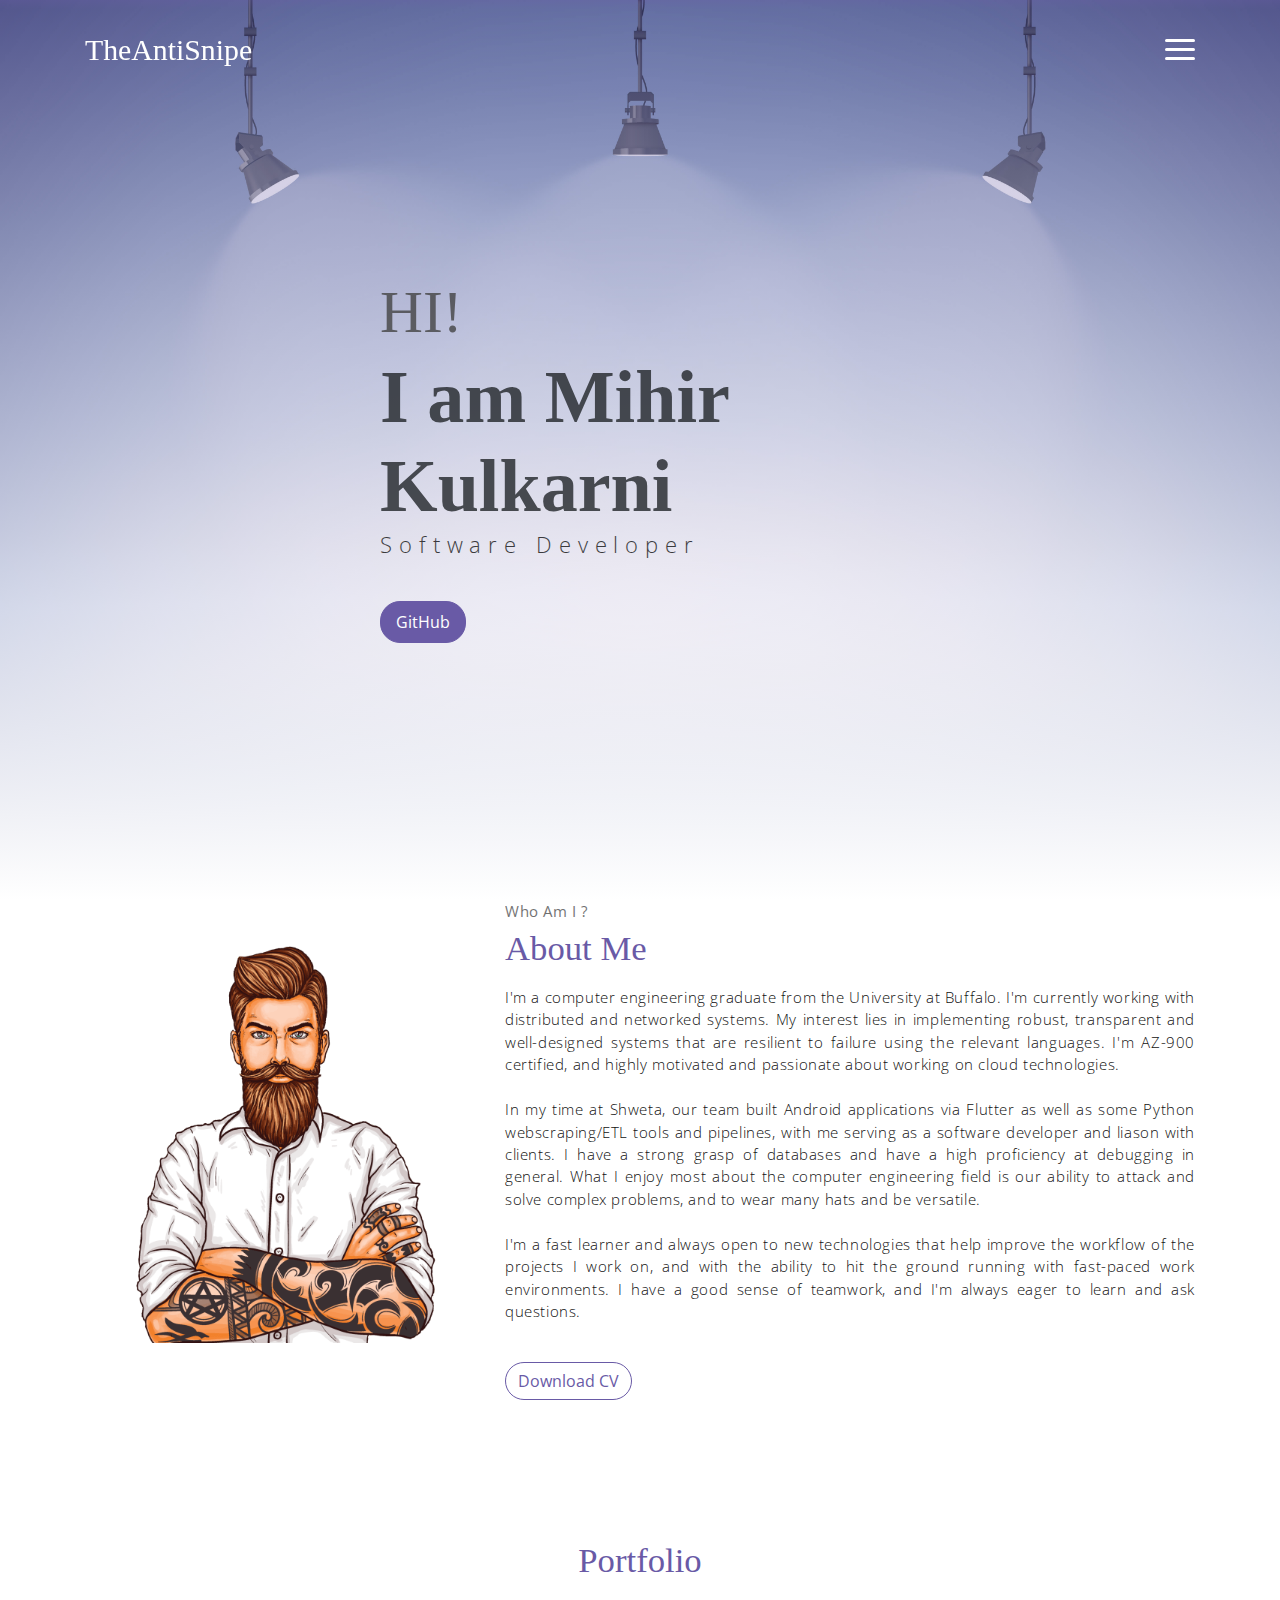
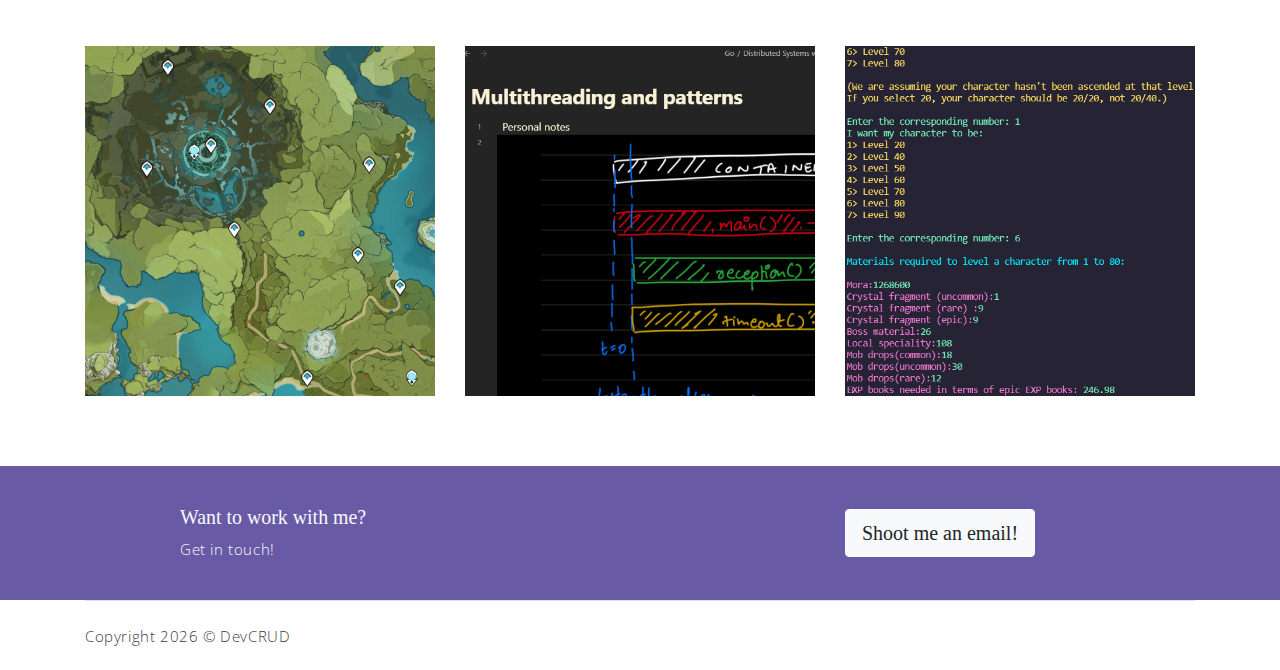
==== commit bd10e740: "First set of changes, personalization" ====
--- a/public_html/index.html
+++ b/public_html/index.html
@@ -27,18 +27,6 @@
                 <li class="item">
                     <a class="link" href="#portfolio">Portfolio</a>
                 </li>
-                <li class="item">
-                    <a class="link" href="#testmonial">Testmonial</a>
-                </li>
-                <li class="item">
-                    <a class="link" href="#blog">Blog</a>
-                </li>
-                <li class="item">
-                    <a class="link" href="#contact">Contact</a>
-                </li>
-                <li class="item ml-md-3">
-                    <a href="components.html" class="btn btn-primary">Components</a>
-                </li>
             </ul>
             <a href="javascript:void(0)" id="nav-toggle" class="hamburger hamburger--elastic">
                 <div class="hamburger-box">
@@ -57,8 +45,9 @@
                 <span class="down">I am Mihir Kulkarni</span>
             </h1>
             <p class="header-subtitle">Software Developer</p>            
-
-            <button class="btn btn-primary">Visit My Works</button>
+            <form action="https://github.com/TheAntiSnipe">
+                <button class="btn btn-primary">GitHub</button>
+            </form>
         </div>              
     </header><!-- end of page header -->
 
@@ -74,99 +63,54 @@
                 <div class="about-caption">
                     <p class="section-subtitle">Who Am I ?</p>
                     <h2 class="section-title mb-3">About Me</h2>
-                    <p>
-                        Lorem ipsum dolor sit amet, consectetur adipisicing elit. Repudiandae aliquid ad provident aut fuga animi soluta quae eos non cupiditate voluptates dolorem, doloremque quos dicta quibusdam impedit iure nemo a iste 
-                        <br>culpa! Quasi quibusdam hic recusandae delectus velit officiis explicabo voluptatibus! Nemo esse similique, voluptates labore distinctio, placeat explicabo facilis molestias, blanditiis culpa iusto voluptatem ratione eligendi a, quia temporibus velit vero ipsa sint ex voluptatum expedita aliquid! Debitis, nam!              
+                    <p align="justify">
+                        I'm a computer engineering graduate from the University at Buffalo. I'm currently working with distributed and networked systems. My interest lies in implementing robust, transparent and well-designed systems that are resilient to failure using the relevant languages. I'm AZ-900 certified, and highly motivated and passionate about working on cloud technologies.
+                        <br><br>In my time at Shweta, our team built Android applications via Flutter as well as some Python webscraping/ETL tools and pipelines, with me serving as a software developer and liason with clients. I have a strong grasp of databases and have a high proficiency at debugging in general. What I enjoy most about the computer engineering field is our ability to attack and solve complex problems, and to wear many hats and be versatile.
+                        <br><br>I'm a fast learner and always open to new technologies that help improve the workflow of the projects I work on, and with the ability to hit the ground running with fast-paced work environments. I have a good sense of teamwork, and I'm always eager to learn and ask questions.
                     </p>
+                    <form method="get" action="assets/Files/MihirKulkarni - SDE.pdf">
                     <button class="btn-rounded btn btn-outline-primary mt-4">Download CV</button>
+                </form>
                 </div>              
             </div><!-- end of about wrapper -->
         </div><!-- end of container -->
     </section> <!-- end of about section -->
 
-    <!-- service section -->
-    <section class="section" id="service">
-        <div class="container text-center">
-            <p class="section-subtitle">What I Do ?</p>
-            <h6 class="section-title mb-6">Service</h6>
-            <!-- row -->
-            <div class="row">
-                <div class="col-md-6 col-lg-3">
-                    <div class="service-card">
-                        <div class="body">
-                            <img src="assets/imgs/pencil-case.svg" alt="Download free bootstrap 4 landing page, free boootstrap 4 templates, Download free bootstrap 4.1 landing page, free boootstrap 4.1.1 templates, meyawo Landing page" class="icon">
-                            <h6 class="title">Adipisicing</h6>
-                            <p class="subtitle">Labore velit culpa adipisci excepturi consequuntur itaque in nam molestias dolorem iste quod.</p>
-                        </div>
-                    </div>
-                </div>
-                <div class="col-md-6 col-lg-3">
-                    <div class="service-card">
-                        <div class="body">
-                            <img src="assets/imgs/responsive.svg" alt="Download free bootstrap 4 landing page, free boootstrap 4 templates, Download free bootstrap 4.1 landing page, free boootstrap 4.1.1 templates, meyawo Landing page" class="icon">
-                            <h6 class="title">Sapiente</h6>
-                            <p class="subtitle">Labore velit culpa adipisci excepturi consequuntur itaque in nam molestias dolorem iste quod.</p>
-                        </div>
-                    </div>
-                </div>
-                <div class="col-md-6 col-lg-3">
-                    <div class="service-card">
-                        <div class="body">
-                            <img src="assets/imgs/toolbox.svg" alt="Download free bootstrap 4 landing page, free boootstrap 4 templates, Download free bootstrap 4.1 landing page, free boootstrap 4.1.1 templates, meyawo Landing page" class="icon">
-                            <h6 class="title">Placeat</h6>
-                            <p class="subtitle">Labore velit culpa adipisci excepturi consequuntur itaque in nam molestias dolorem iste quod.</p>
-                        </div>
-                    </div>
-                </div>
-                <div class="col-md-6 col-lg-3">
-                    <div class="service-card">
-                        <div class="body">
-                            <img src="assets/imgs/analytics.svg" alt="Download free bootstrap 4 landing page, free boootstrap 4 templates, Download free bootstrap 4.1 landing page, free boootstrap 4.1.1 templates, meyawo Landing page" class="icon">
-                            <h6 class="title">Iusto</h6>
-                            <p class="subtitle">Labore velit culpa adipisci excepturi consequuntur itaque in nam molestias dolorem iste quod.</p>
-                        </div>
-                    </div>
-                </div>
-            </div><!-- end of row -->
-        </div>
-    </section><!-- end of service section -->
-
     <!-- portfolio section -->
     <section class="section" id="portfolio">
         <div class="container text-center">
-            <p class="section-subtitle">What I Did ?</p>
             <h6 class="section-title mb-6">Portfolio</h6>
             <!-- row -->
             <div class="row">
                 <div class="col-md-4">
-                    <a href="#" class="portfolio-card">
-                        <img src="assets/imgs/folio-1.jpg" class="portfolio-card-img" alt="Download free bootstrap 4 landing page, free boootstrap 4 templates, Download free bootstrap 4.1 landing page, free boootstrap 4.1.1 templates, meyawo Landing page">    
+                    <a href="https://theantisnipe.github.io/marauders-map/" class="portfolio-card">
+                        <img src="assets/imgs/folio-1.png" class="portfolio-card-img" alt="Download free bootstrap 4 landing page, free boootstrap 4 templates, Download free bootstrap 4.1 landing page, free boootstrap 4.1.1 templates, meyawo Landing page">    
                         <span class="portfolio-card-overlay">
                             <span class="portfolio-card-caption">
-                                <h4>Web Designing</h5>
-                                <p class="font-weight-normal">Category: Web Templates</p>
+                                <h4>Web Design</h5>
+                                <p class="font-weight-normal">An interactive map built with leaflet.js</p>
                             </span>                         
                         </span>                     
                     </a>
                 </div>
                 <div class="col-md-4">
-                    <a href="#" class="portfolio-card">
-                        <img class="portfolio-card-img" src="assets/imgs/folio-2.jpg" class="img-responsive rounded" alt="Download free bootstrap 4 landing page, free boootstrap 4 templates, Download free bootstrap 4.1 landing page, free boootstrap 4.1.1 templates, meyawo Landing page">
+                    <a href="https://github.com/TheAntiSnipe/go-vault" class="portfolio-card">
+                        <img class="portfolio-card-img" src="assets/imgs/folio-2.png" class="img-responsive rounded" alt="Download free bootstrap 4 landing page, free boootstrap 4 templates, Download free bootstrap 4.1 landing page, free boootstrap 4.1.1 templates, meyawo Landing page">
                         <span class="portfolio-card-overlay">
                             <span class="portfolio-card-caption">
-                                <h4>Web Designing</h5>
-                                <p class="font-weight-normal">Category: Web Templates</p>
+                                <h4>Knowledge base</h5>
+                                <p class="font-weight-normal">An open-source collection of Go notes</p>
                             </span>                         
                         </span>                         
                     </a>
                 </div>
                 <div class="col-md-4">
-                    <a href="#" class="portfolio-card">
-                        <img class="portfolio-card-img" src="assets/imgs/folio-3.jpg" class="img-responsive rounded" alt="Download free bootstrap 4 landing page, free boootstrap 4 templates, Download free bootstrap 4.1 landing page, free boootstrap 4.1.1 templates, meyawo Landing page">    
+                    <a href="https://github.com/TheAntiSnipe/genshin-db-personal" class="portfolio-card">
+                        <img class="portfolio-card-img" src="assets/imgs/folio-3.png" class="img-responsive rounded" alt="Download free bootstrap 4 landing page, free boootstrap 4 templates, Download free bootstrap 4.1 landing page, free boootstrap 4.1.1 templates, meyawo Landing page">    
                         <span class="portfolio-card-overlay">
                             <span class="portfolio-card-caption">
-                                <h4>Web Designing</h5>
-                                <p class="font-weight-normal">Category: Web Templates</p>
+                                <h4>CLI app</h5>
+                                <p class="font-weight-normal">A materials calculation sheet for personal use.</p>
                             </span>                         
                         </span>                     
                     </a>
@@ -174,81 +118,6 @@
             </div><!-- end of row -->
         </div><!-- end of container -->
     </section> <!-- end of portfolio section -->
-
-    <!-- pricing section -->
-    <section class="section" id="pricing">
-        <div class="container text-center">
-            <p class="section-subtitle">How Much I Charge ?</p>
-            <h6 class="section-title mb-6">My Pricing</h6>
-            <!-- row -->
-            <div class="pricing-wrapper">
-                <div class="pricing-card">
-                    <div class="pricing-card-header">
-                        <img class="pricing-card-icon" src="assets/imgs/scooter.svg" alt="Download free bootstrap 4 landing page, free boootstrap 4 templates, Download free bootstrap 4.1 landing page, free boootstrap 4.1.1 templates, meyawo Landing page">
-                    </div>
-                    <div class="pricing-card-body">
-                        <h6 class="pricing-card-title">Free</h6>
-                        <div class="pricing-card-list">
-                            <p>accusamus reprehenderit</p>
-                            <p>provident dolorem </p>
-                            <p>quos neque</p>
-                            <p>fugiat quibusdam</p>
-                            <p><i class="ti-close"></i></p>
-                            <p><i class="ti-close"></i></p>
-                        </div>
-                    </div>
-                    <div class="pricing-card-footer">
-                        <span>$</span>
-                        <span>0.00/Month</span>
-                    </div>
-                    <a href="#" class="btn btn-primary mt-3 pricing-card-btn">Subscribe</a>
-                </div>
-                <div class="pricing-card">
-                    <div class="pricing-card-header">
-                        <img class="pricing-card-icon" src="assets/imgs/shipped.svg" alt="Download free bootstrap 4 landing page, free boootstrap 4 templates, Download free bootstrap 4.1 landing page, free boootstrap 4.1.1 templates, meyawo Landing page">
-                    </div>
-                    <div class="pricing-card-body">
-                        <h6 class="pricing-card-title">Basic</h6>
-                        <div class="pricing-card-list">
-                            <p>accusamus reprehenderit</p>
-                            <p>provident dolorem </p>
-                            <p>quos neque</p>
-                            <p>fugiat quibusdam</p>
-                            <p>accusamus laboriosam</p>
-                            <p><i class="ti-close"></i></p>
-                        </div>
-                    </div>
-                    <div class="pricing-card-footer">
-                        <span>$</span>
-                        <span>9.99/Month</span>
-                    </div>
-                    <a href="#" class="btn btn-primary mt-3 pricing-card-btn">Subscribe</a>
-                </div>
-                <div class="pricing-card">
-                    <div class="pricing-card-header">
-                        <img class="pricing-card-icon" src="assets/imgs/startup.svg" alt="Download free bootstrap 4 landing page, free boootstrap 4 templates, Download free bootstrap 4.1 landing page, free boootstrap 4.1.1 templates, meyawo Landing page">
-                    </div>
-                    <div class="pricing-card-body">
-                        <h6 class="pricing-card-title">Premium</h6>
-                        <div class="pricing-card-list">
-                            <p>accusamus reprehenderit</p>
-                            <p>provident dolorem </p>
-                            <p>quos neque</p>
-                            <p>fugiat quibusdam</p>
-                            <p>accusamus laboriosam</p>
-                            <p>inventore omnis</p>
-                        </div>
-                    </div>
-                    <div class="pricing-card-footer">
-                        <span>$</span>
-                        <span>99.9/Month</span>
-                    </div>
-                    <a href="#" class="btn btn-primary mt-3 pricing-card-btn">Subscribe</a>
-                </div>
-
-            </div><!-- end of pricing wrapper -->
-        </div> <!-- end of container -->
-    </section><!-- end of pricing section -->
 
     <!-- section -->
     <section class="section-sm bg-primary">
@@ -258,79 +127,47 @@
             <div class="row align-items-center">
                 <div class="col-sm offset-md-1 mb-4 mb-md-0">
                     <h6 class="title text-light">Want to work with me?</h6>
-                    <p class="m-0 text-light">Always feel Free to Contact & Hire me</p>
+                    <p class="m-0 text-light">Get in touch!</p>
                 </div>
                 <div class="col-sm offset-sm-2 offset-md-3">
-                    <button class="btn btn-lg my-font btn-light rounded">Hire Me</button>
+                    <form method="get" action="mailto:mihirpra@buffalo.edu">
+                    <button class="btn btn-lg my-font btn-light rounded">Shoot me an email!</button>
+                </form>
                 </div>
             </div> <!-- end of row -->
         </div> <!-- end of container -->
     </section> <!-- end of section -->
-
-    <!-- testimonial section -->
-    <section class="section" id="testmonial">
-        <div class="container text-center">
-            <p class="section-subtitle">What Think Client About Me ?</p>
-            <h6 class="section-title mb-6">Testmonial</h6>
-
-            <!-- row -->
-            <div class="row">
-                <div class="col-md-6">
-                    <div class="testimonial-card">
-                        <div class="testimonial-card-img-holder">
-                            <img src="assets/imgs/avatar2.jpg" class="testimonial-card-img" alt="Download free bootstrap 4 landing page, free boootstrap 4 templates, Download free bootstrap 4.1 landing page, free boootstrap 4.1.1 templates, meyawo Landing page">                           
-                        </div>
-                        <div class="testimonial-card-body">
-                            <p class="testimonial-card-subtitle">Lorem ipsum dolor sit amet, consectetur adipisicing elit. Eaque doloribus autem aperiam earum nostrum omnis blanditiis corporis perspiciatis adipisci nihil.</p>
-                            <h6 class="testimonial-card-title">Emily Reb</h6>
-                        </div>
-                    </div>
-                </div>
-                <div class="col-md-6">
-                    <div class="testimonial-card">
-                        <div class="testimonial-card-img-holder">
-                            <img src="assets/imgs/avatar3.jpg" class="testimonial-card-img" alt="Download free bootstrap 4 landing page, free boootstrap 4 templates, Download free bootstrap 4.1 landing page, free boootstrap 4.1.1 templates, meyawo Landing page">                        
-                        </div>
-                        <div class="testimonial-card-body">
-                            <p class="testimonial-card-subtitle">Lorem ipsum dolor sit amet, consectetur adipisicing elit. Eaque doloribus autem aperiam earum nostrum omnis blanditiis corporis perspiciatis adipisci nihil.</p>
-                            <h6 class="testimonial-card-title">Emily Reb</h6>
-                        </div>
-                    </div>
-                </div>
-            </div>
-        </div> <!-- end of container -->
-    </section> <!-- end of testimonial section -->
-    
+  
     <!-- blog section -->
-    <section class="section" id="blog">
+    <!-- <section class="section" id="blog"> -->
         <!-- container -->
-        <div class="container text-center">
-            <p class="section-subtitle">Recent Posts?</p>
-            <h6 class="section-title mb-6">Blog</h6>
+        <!-- <div class="container text-center"> -->
+            <!-- <p class="section-subtitle">Recent Posts?</p> -->
+            <!-- <h6 class="section-title mb-6">Blog</h6> -->
             <!-- blog-wrapper -->
-            <div class="blog-card">
-                <div class="blog-card-header">
-                    <img src="assets/imgs/img-1.jpg" class="blog-card-img" alt="Download free bootstrap 4 landing page, free boootstrap 4 templates, Download free bootstrap 4.1 landing page, free boootstrap 4.1.1 templates, meyawo Landing page">
-                </div>
+            <!-- <div class="blog-card"> -->
+                <!-- <div class="blog-card-header"> -->
+                    <!-- <img src="assets/imgs/img-1.jpg" class="blog-card-img" alt="Download free bootstrap 4 landing page, free boootstrap 4 templates, Download free bootstrap 4.1 landing page, free boootstrap 4.1.1 templates, meyawo Landing page"> -->
+                <!-- </div>
                 <div class="blog-card-body">
-                    <h5 class="blog-card-title">Consectetur adipisicing elit</h6>
-
-                    <p class="blog-card-caption">
+                    <h5 class="blog-card-title">Consectetur adipisicing elit</h6> -->
+
+                    <!-- <p class="blog-card-caption">
                         <a href="#">By: Admin</a>
                         <a href="#"><i class="ti-heart text-danger"></i> 234</a>
                         <a href="#"><i class="ti-comment"></i> 123</a>
-                    </p>
-                    <p>Lorem ipsum dolor sit amet, consectetur adipisicing elit. Amet nesciunt qui sit velit delectus voluptates, repellat ipsum culpa id deleniti. Rerum debitis facilis accusantium neque numquam mollitia modi quasi distinctio.</p>
+                    </p> -->
+                    <!-- <p>Lorem ipsum dolor sit amet, consectetur adipisicing elit. Amet nesciunt qui sit velit delectus voluptates, repellat ipsum culpa id deleniti. Rerum debitis facilis accusantium neque numquam mollitia modi quasi distinctio.</p>
 
                     <p><b>Necessitatibus nihil impedit! Ex nisi eveniet, dolor aliquid consequuntur repudiandae.</b></p>
                     <p>Magnam in repellat enim harum omnis aperiam! Explicabo illo, commodi, dolor blanditiis cupiditate harum nisi vero accusamus laudantium voluptatibus dolores quae obcaecati.</p>
 
                     <a href="#" class="blog-card-link">Read more <i class="ti-angle-double-right"></i></a>
-                </div>
-            </div><!-- end of blog wrapper -->
+                </div> -->
+            <!-- </div>end of blog wrapper -->
 
             <!-- blog-wrapper -->
-            <div class="blog-card">
+            <!-- <div class="blog-card">
                 <div class="blog-card-header">
                     <img src="assets/imgs/img-2.jpg" class="blog-card-img" alt="Download free bootstrap 4 landing page, free boootstrap 4 templates, Download free bootstrap 4.1 landing page, free boootstrap 4.1.1 templates, meyawo Landing page">
                 </div>
@@ -346,49 +183,17 @@
                     <p>Lorem ipsum dolor sit amet, consectetur adipisicing elit. Impedit excepturi laborum enim, vitae ipsam atque eum, ad iusto consequuntur voluptas, esse doloribus. Perferendis porro quisquam vitae exercitationem aliquid, minus eos laborum repudiandae, cumque debitis iusto omnis praesentium? Laborum placeat sit adipisci illum tempore maxime, esse qui quae? Molestias excepturi corporis similique doloribus. Esse vitae earum architecto nulla non dolores illum at perspiciatis quod, et deleniti cupiditate reiciendis harum facere, delectus eum commodi soluta distinctio sit repudiandae possimus sunt. Ipsum, rem.</p>
 
                     <a href="#" class="blog-card-link">Read more <i class="ti-angle-double-right"></i></a>
-                </div>
-            </div><!-- end of blog wrapper -->
-
-        </div><!-- end of container -->
-    </section><!-- end of blog section -->
-
-    <!-- contact section -->
-    <section class="section" id="contact">
-        <div class="container text-center">
-            <p class="section-subtitle">How can you communicate?</p>
-            <h6 class="section-title mb-5">Contact Me</h6>
-            <!-- contact form -->
-            <form action="" class="contact-form col-md-10 col-lg-8 m-auto">
-                <div class="form-row">
-                    <div class="form-group col-sm-6">
-                        <input type="text" size="50" class="form-control" placeholder="Your Name" required>                 
-                    </div>
-                    <div class="form-group col-sm-6">
-                        <input type="email" class="form-control" placeholder="Enter Email"requried>                 
-                    </div>
-                    <div class="form-group col-sm-12">
-                        <textarea name="comment" id="comment" rows="6"   class="form-control" placeholder="Write Something"></textarea>
-                    </div>
-                    <div class="form-group col-sm-12 mt-3">
-                        <input type="submit" value="Send Message" class="btn btn-outline-primary rounded">                  
-                    </div>
-                </div>  
-            </form><!-- end of contact form -->
-        </div><!-- end of container -->
-    </section><!-- end of contact section -->
+                </div> -->
+            <!-- </div>end of blog wrapper -->
+
+        <!-- </div>end of container -->
+    <!-- </section>end of blog section -->
+
 
     <!-- footer -->
     <div class="container">
         <footer class="footer">       
             <p class="mb-0">Copyright <script>document.write(new Date().getFullYear())</script> &copy; <a href="http://www.devcrud.com">DevCRUD</a></p>
-            <div class="social-links text-right m-auto ml-sm-auto">
-                <a href="javascript:void(0)" class="link"><i class="ti-facebook"></i></a>
-                <a href="javascript:void(0)" class="link"><i class="ti-twitter-alt"></i></a>
-                <a href="javascript:void(0)" class="link"><i class="ti-google"></i></a>
-                <a href="javascript:void(0)" class="link"><i class="ti-pinterest-alt"></i></a>
-                <a href="javascript:void(0)" class="link"><i class="ti-instagram"></i></a>
-                <a href="javascript:void(0)" class="link"><i class="ti-rss"></i></a>
-            </div>
         </footer>
     </div> <!-- end of page footer -->
 	
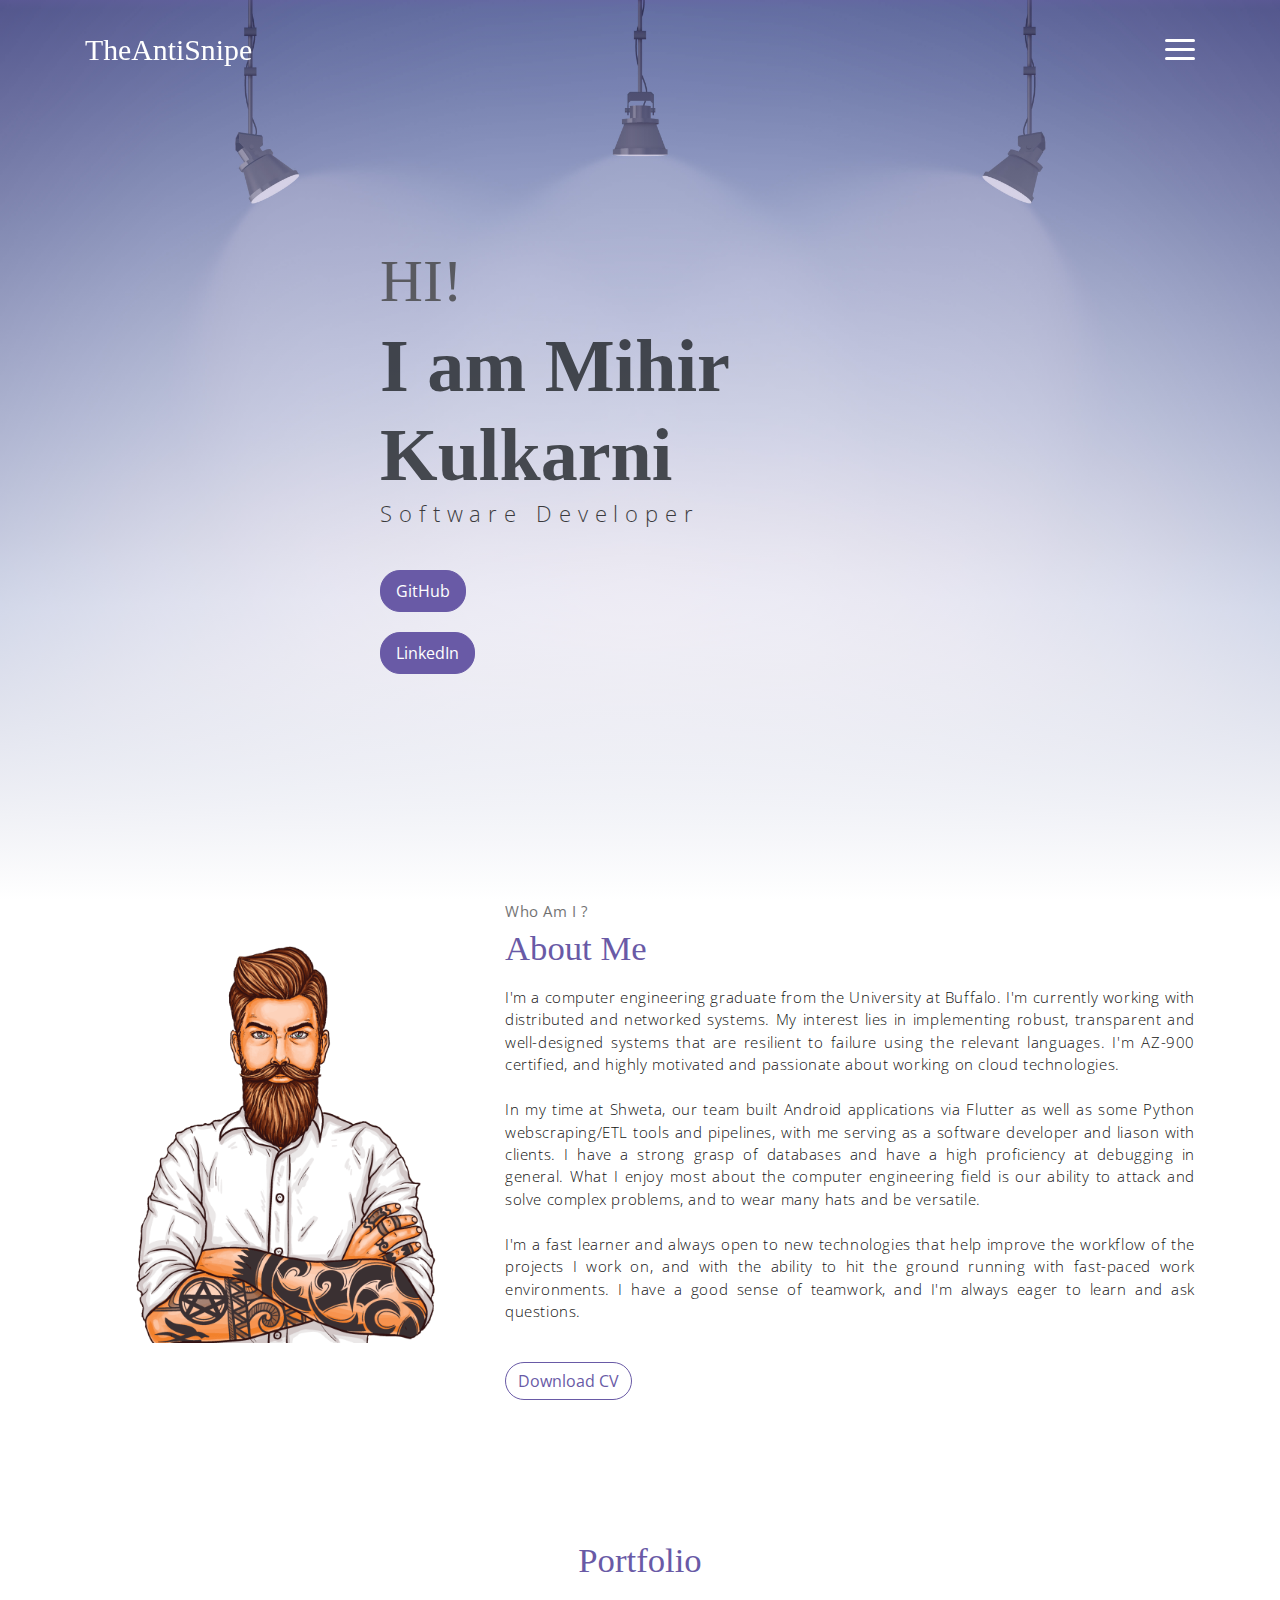
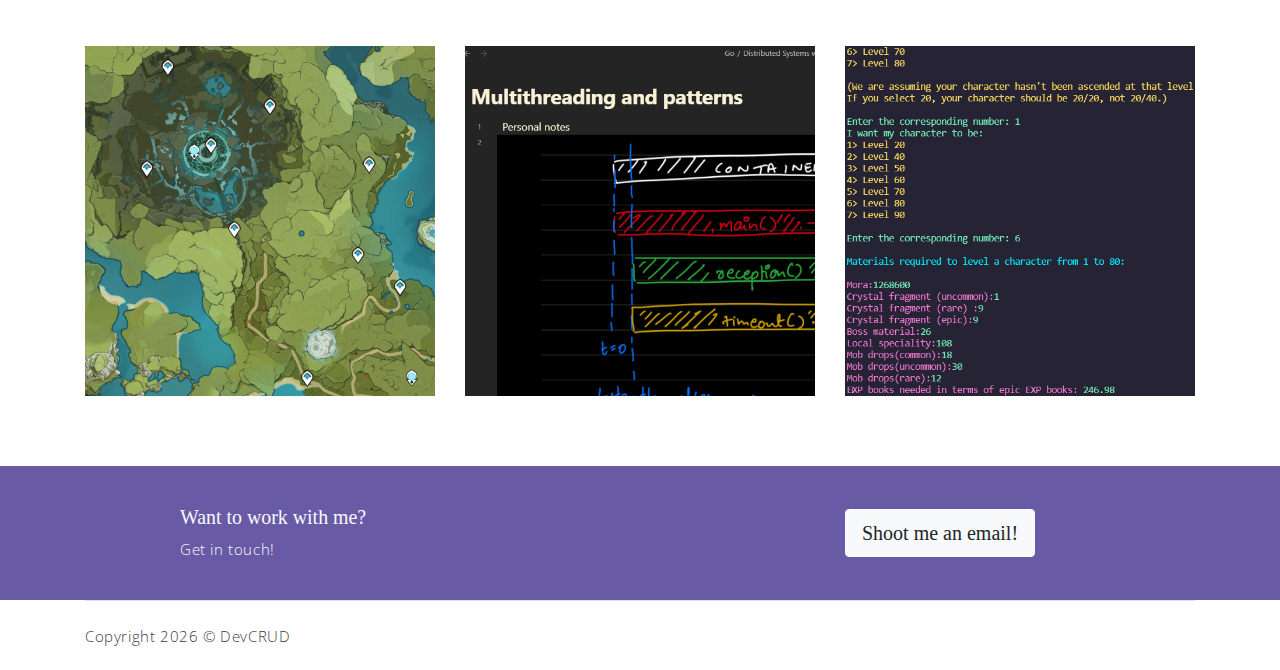
==== commit c69c1f26: "More polish and optimizations on template." ====
--- a/public_html/index.html
+++ b/public_html/index.html
@@ -5,11 +5,13 @@
     <meta name="viewport" content="width=device-width, initial-scale=1, shrink-to-fit=no">
     <meta name="description" content="Start your development with Meyawo landing page.">
     <meta name="author" content="Devcrud">
-    <title>Meyawo Landing page | Free Bootstrap 4.3.x landing page</title>
+    <title>Mihir Kulkarni</title>
     <!-- font icons -->
     <link rel="stylesheet" href="assets/vendors/themify-icons/css/themify-icons.css">
     <!-- Bootstrap + Meyawo main styles -->
 	<link rel="stylesheet" href="assets/css/meyawo.css">
+    <!--Icon-->
+    <link rel="icon" href="https://avatars.githubusercontent.com/u/38178591?v=4">
 </head>
 <body data-spy="scroll" data-target=".navbar" data-offset="40" id="home">
 
@@ -48,6 +50,9 @@
             <form action="https://github.com/TheAntiSnipe">
                 <button class="btn btn-primary">GitHub</button>
             </form>
+            <form action="https://www.linkedin.com/in/mihir-p-kulkarni/">
+                <button class="btn btn-primary">LinkedIn</button>
+            </form>
         </div>              
     </header><!-- end of page header -->
 
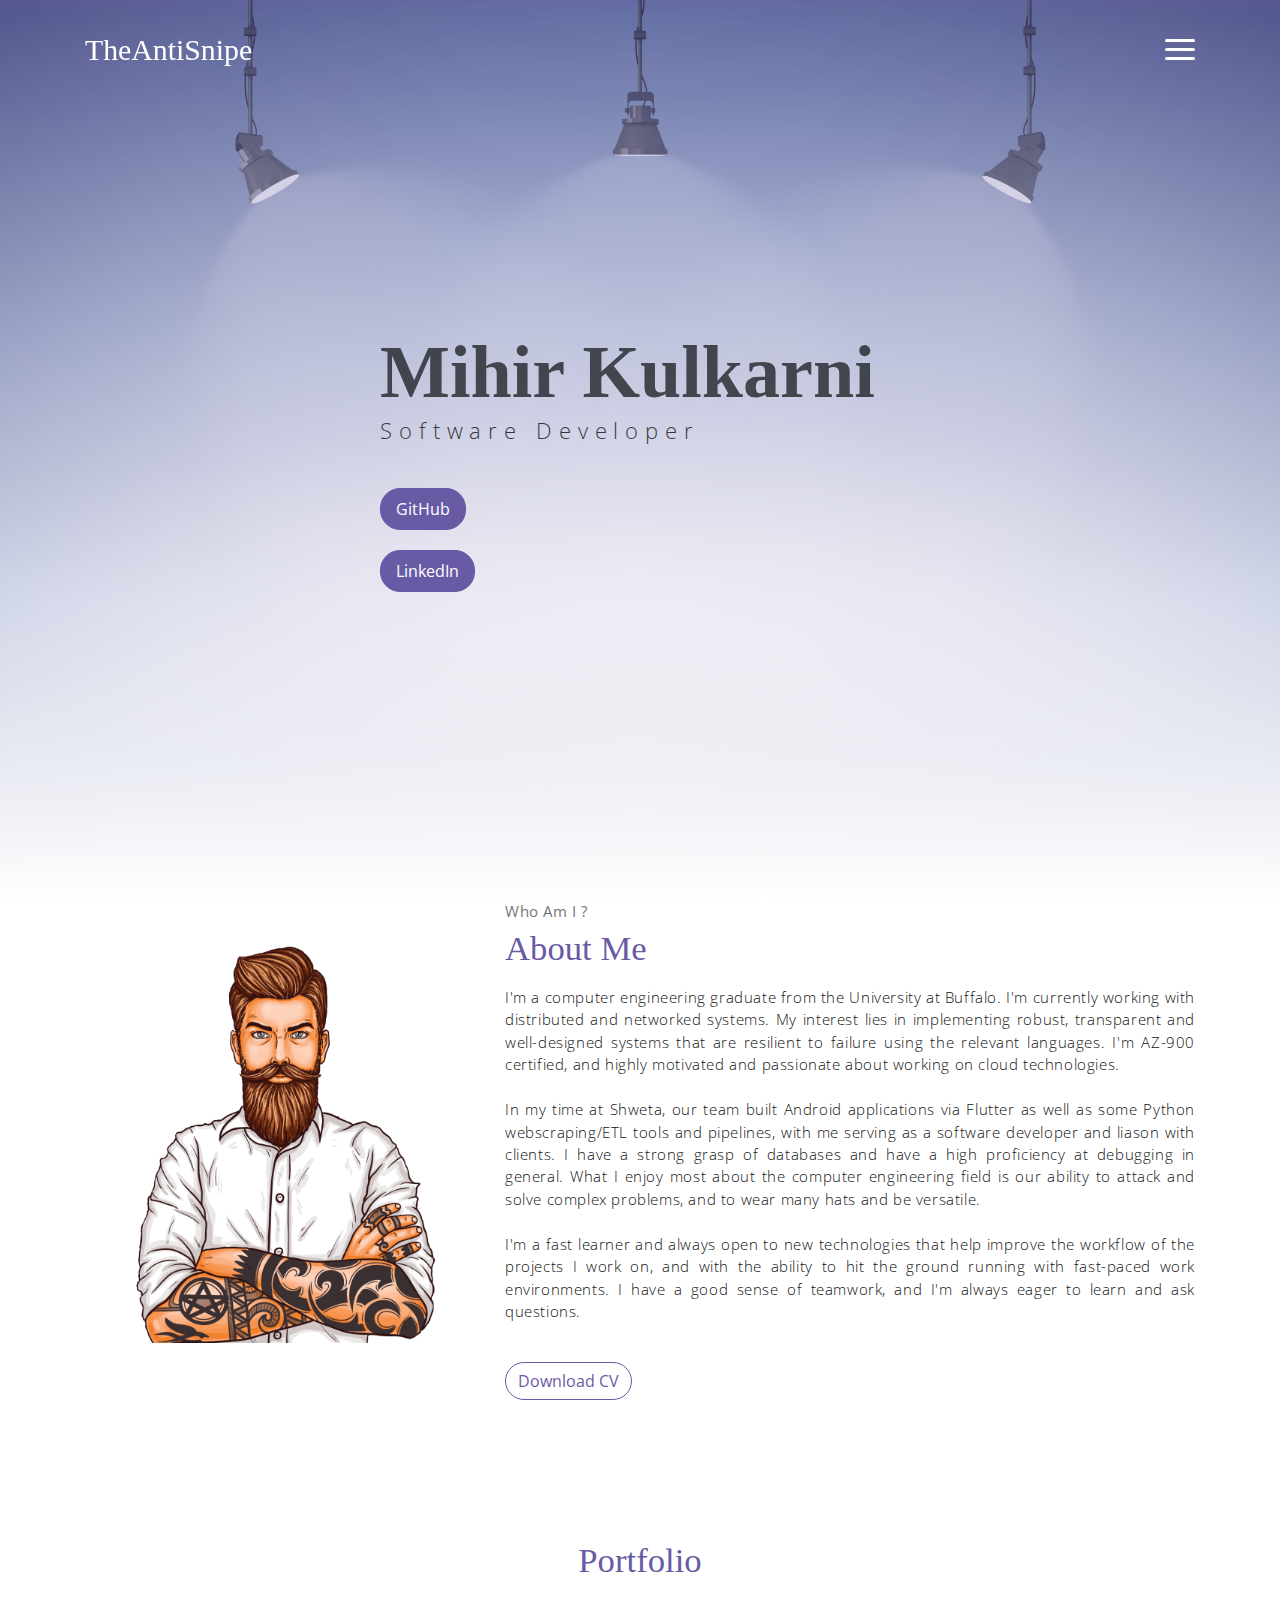
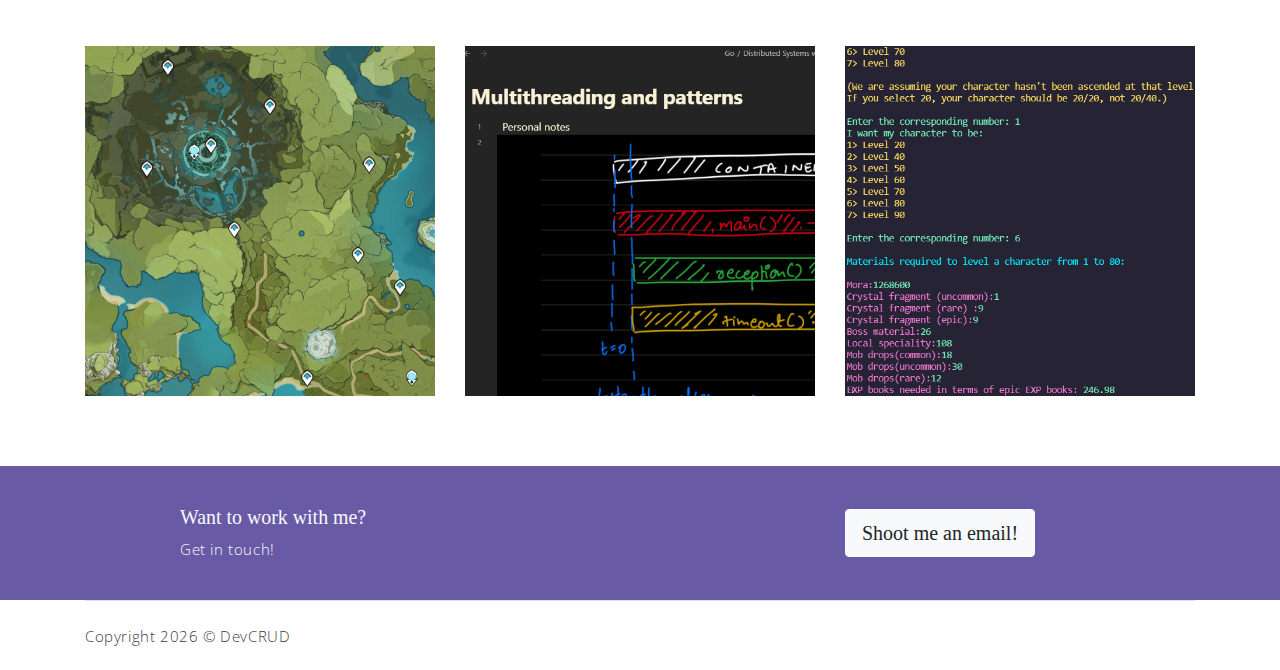
==== commit 0aa22b08: "More polish" ====
--- a/public_html/index.html
+++ b/public_html/index.html
@@ -43,8 +43,7 @@
         <div class="overlay"></div>
         <div class="header-content container">
             <h1 class="header-title">
-                <span class="up">HI!</span>
-                <span class="down">I am Mihir Kulkarni</span>
+                <span class="down">Mihir Kulkarni</span>
             </h1>
             <p class="header-subtitle">Software Developer</p>            
             <form action="https://github.com/TheAntiSnipe">
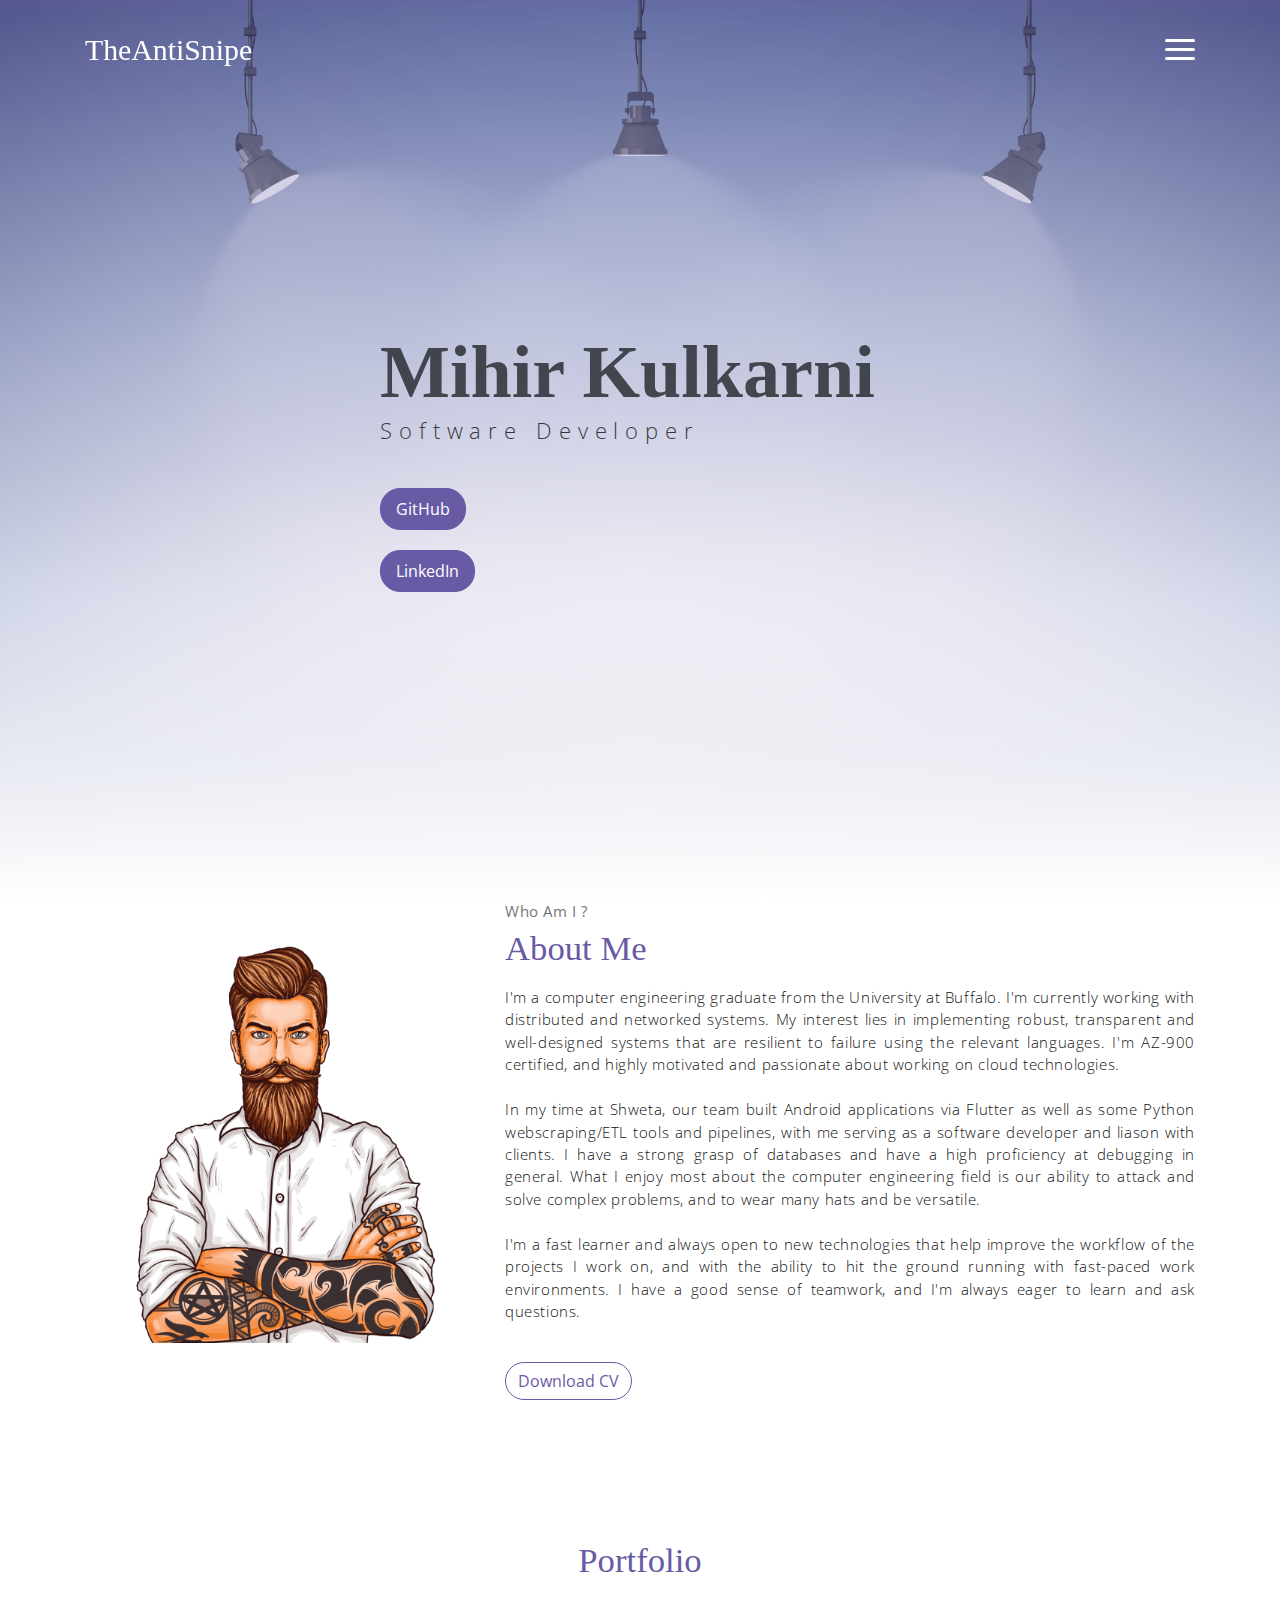
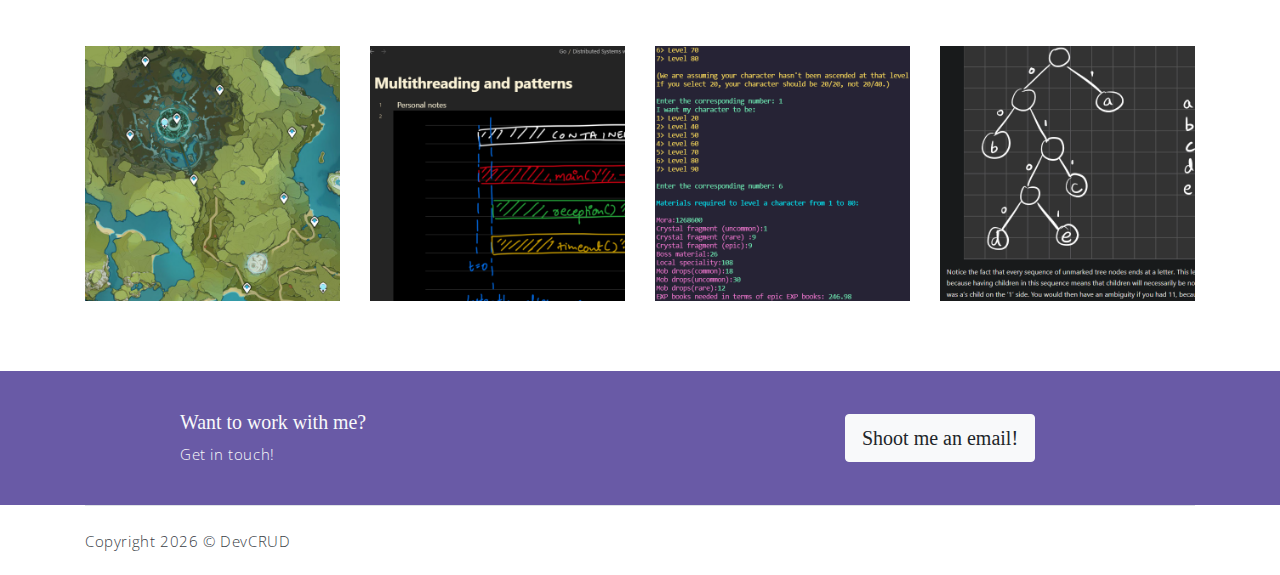
==== commit 49964be5: "Added an item to portfolio." ====
--- a/public_html/index.html
+++ b/public_html/index.html
@@ -86,7 +86,7 @@
             <h6 class="section-title mb-6">Portfolio</h6>
             <!-- row -->
             <div class="row">
-                <div class="col-md-4">
+                <div class="col-md-3">
                     <a href="https://theantisnipe.github.io/marauders-map/" class="portfolio-card">
                         <img src="assets/imgs/folio-1.png" class="portfolio-card-img" alt="Download free bootstrap 4 landing page, free boootstrap 4 templates, Download free bootstrap 4.1 landing page, free boootstrap 4.1.1 templates, meyawo Landing page">    
                         <span class="portfolio-card-overlay">
@@ -97,7 +97,7 @@
                         </span>                     
                     </a>
                 </div>
-                <div class="col-md-4">
+                <div class="col-md-3">
                     <a href="https://github.com/TheAntiSnipe/go-vault" class="portfolio-card">
                         <img class="portfolio-card-img" src="assets/imgs/folio-2.png" class="img-responsive rounded" alt="Download free bootstrap 4 landing page, free boootstrap 4 templates, Download free bootstrap 4.1 landing page, free boootstrap 4.1.1 templates, meyawo Landing page">
                         <span class="portfolio-card-overlay">
@@ -108,13 +108,24 @@
                         </span>                         
                     </a>
                 </div>
-                <div class="col-md-4">
+                <div class="col-md-3">
                     <a href="https://github.com/TheAntiSnipe/genshin-db-personal" class="portfolio-card">
                         <img class="portfolio-card-img" src="assets/imgs/folio-3.png" class="img-responsive rounded" alt="Download free bootstrap 4 landing page, free boootstrap 4 templates, Download free bootstrap 4.1 landing page, free boootstrap 4.1.1 templates, meyawo Landing page">    
                         <span class="portfolio-card-overlay">
                             <span class="portfolio-card-caption">
                                 <h4>CLI app</h5>
                                 <p class="font-weight-normal">A materials calculation sheet for personal use.</p>
+                            </span>                         
+                        </span>                     
+                    </a>
+                </div>
+                <div class="col-md-3">
+                    <a href="https://theantisnipe.github.io/Classical-algorithms/algorithm-basics.html" class="portfolio-card">
+                        <img class="portfolio-card-img" src="assets/imgs/folio-4.png" class="img-responsive rounded" alt="Download free bootstrap 4 landing page, free boootstrap 4 templates, Download free bootstrap 4.1 landing page, free boootstrap 4.1.1 templates, meyawo Landing page">    
+                        <span class="portfolio-card-overlay">
+                            <span class="portfolio-card-caption">
+                                <h4>Classical algorithms</h5>
+                                <p class="font-weight-normal">A blog about classical algorithms.</p>
                             </span>                         
                         </span>                     
                     </a>
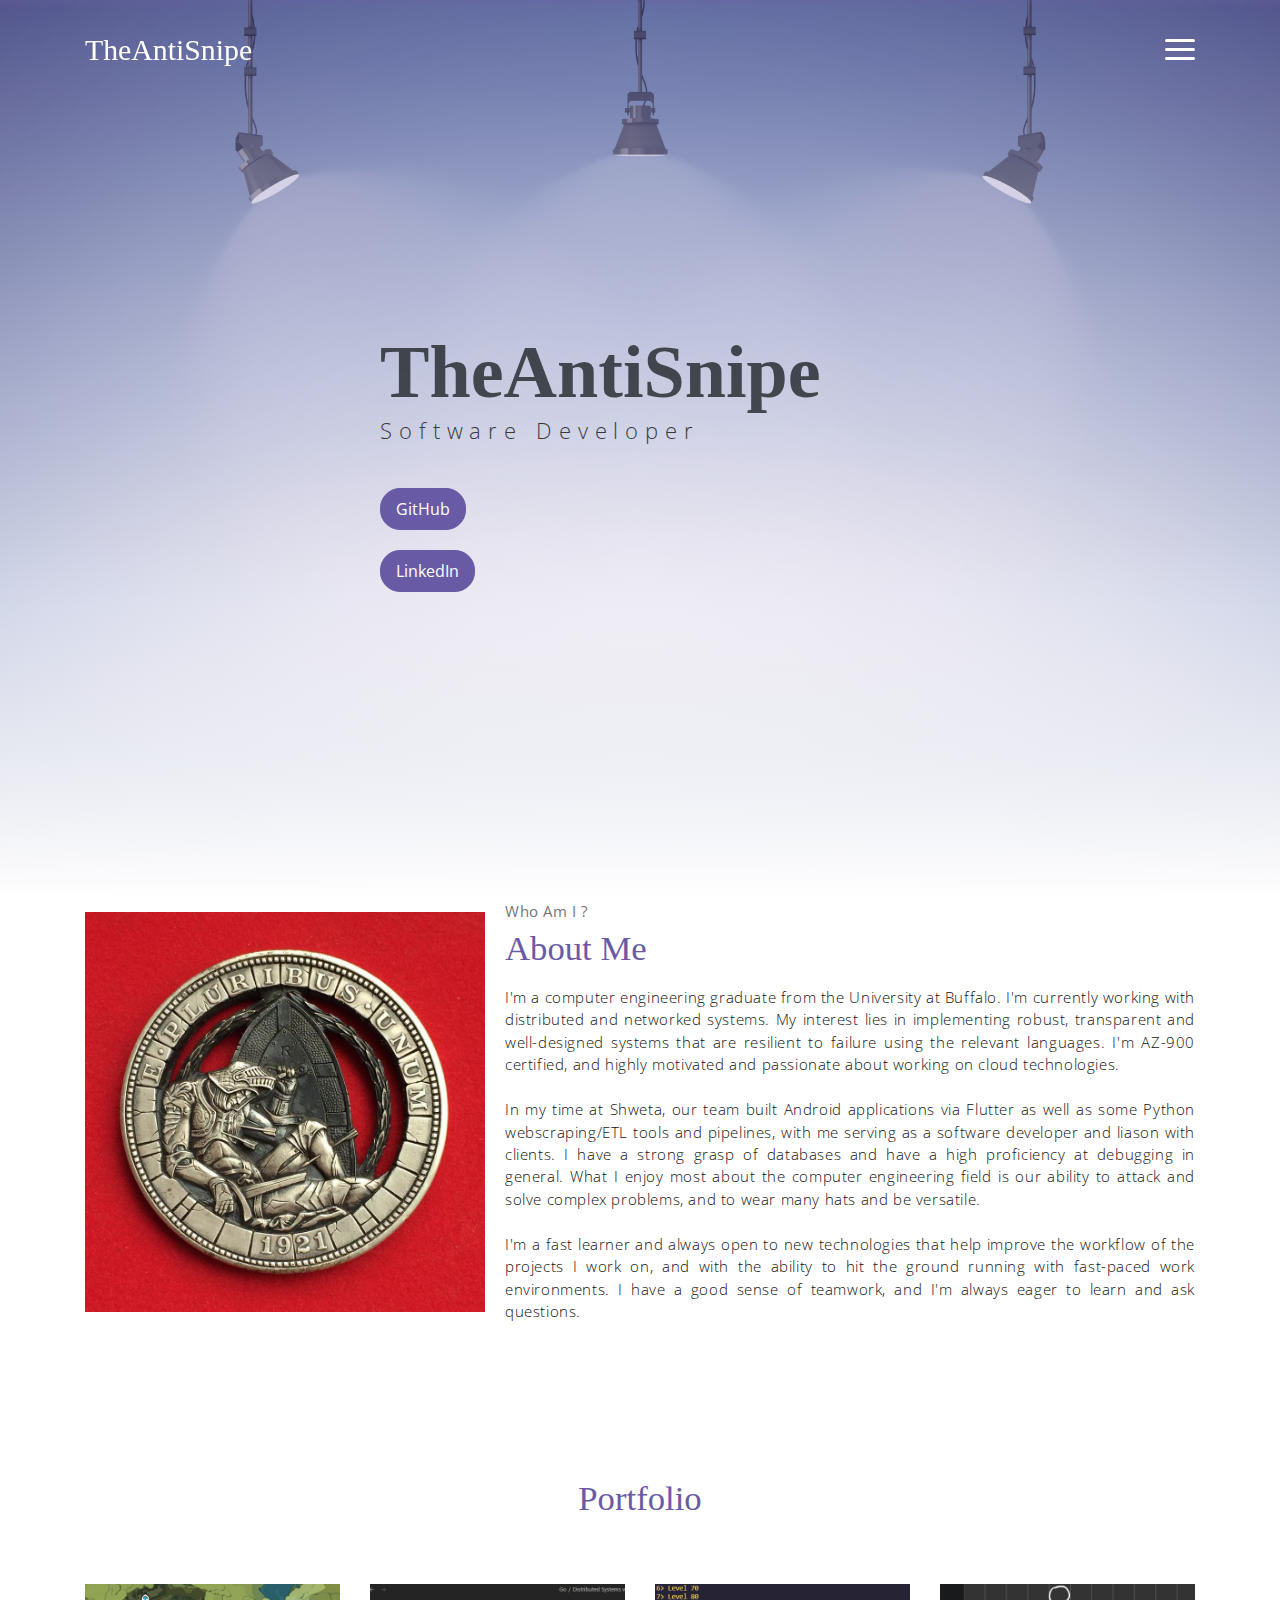
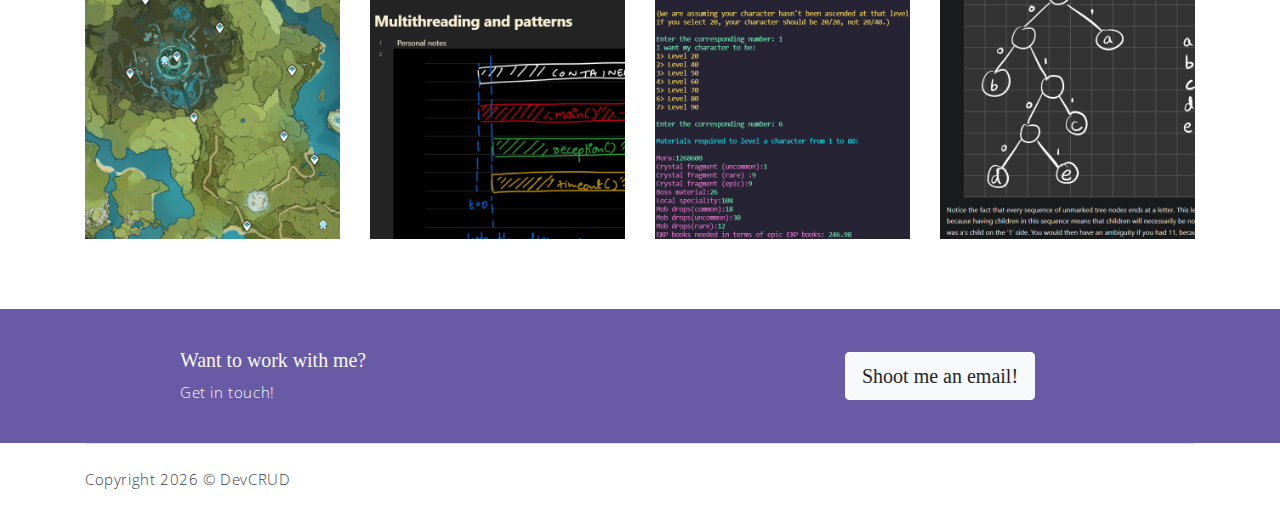
==== commit 0a57c7cb: "New version release" ====
--- a/public_html/index.html
+++ b/public_html/index.html
@@ -5,7 +5,7 @@
     <meta name="viewport" content="width=device-width, initial-scale=1, shrink-to-fit=no">
     <meta name="description" content="Start your development with Meyawo landing page.">
     <meta name="author" content="Devcrud">
-    <title>Mihir Kulkarni</title>
+    <title>TheAntiSnipe</title>
     <!-- font icons -->
     <link rel="stylesheet" href="assets/vendors/themify-icons/css/themify-icons.css">
     <!-- Bootstrap + Meyawo main styles -->
@@ -43,13 +43,13 @@
         <div class="overlay"></div>
         <div class="header-content container">
             <h1 class="header-title">
-                <span class="down">Mihir Kulkarni</span>
+                <span class="down">TheAntiSnipe</span>
             </h1>
             <p class="header-subtitle">Software Developer</p>            
             <form action="https://github.com/TheAntiSnipe">
                 <button class="btn btn-primary">GitHub</button>
             </form>
-            <form action="https://www.linkedin.com/in/mihir-p-kulkarni/">
+            <form action="https://linkedin.com/in/theantisnipe">
                 <button class="btn btn-primary">LinkedIn</button>
             </form>
         </div>              
@@ -62,7 +62,7 @@
             <!-- about wrapper -->
             <div class="about">
                 <div class="about-img-holder">
-                    <img src="assets/imgs/man.png" class="about-img" alt="Download free bootstrap 4 landing page, free boootstrap 4 templates, Download free bootstrap 4.1 landing page, free boootstrap 4.1.1 templates, meyawo Landing page">
+                    <img src="assets/imgs/man.jpg" class="about-img" alt="Download free bootstrap 4 landing page, free boootstrap 4 templates, Download free bootstrap 4.1 landing page, free boootstrap 4.1.1 templates, meyawo Landing page">
                 </div>
                 <div class="about-caption">
                     <p class="section-subtitle">Who Am I ?</p>
@@ -72,9 +72,9 @@
                         <br><br>In my time at Shweta, our team built Android applications via Flutter as well as some Python webscraping/ETL tools and pipelines, with me serving as a software developer and liason with clients. I have a strong grasp of databases and have a high proficiency at debugging in general. What I enjoy most about the computer engineering field is our ability to attack and solve complex problems, and to wear many hats and be versatile.
                         <br><br>I'm a fast learner and always open to new technologies that help improve the workflow of the projects I work on, and with the ability to hit the ground running with fast-paced work environments. I have a good sense of teamwork, and I'm always eager to learn and ask questions.
                     </p>
-                    <form method="get" action="assets/Files/MihirKulkarni - SDE.pdf">
+                    <!-- <form method="get" action="assets/Files/TAS - SDE.pdf">
                     <button class="btn-rounded btn btn-outline-primary mt-4">Download CV</button>
-                </form>
+                </form> -->
                 </div>              
             </div><!-- end of about wrapper -->
         </div><!-- end of container -->
@@ -145,7 +145,7 @@
                     <p class="m-0 text-light">Get in touch!</p>
                 </div>
                 <div class="col-sm offset-sm-2 offset-md-3">
-                    <form method="get" action="mailto:mihirpra@buffalo.edu">
+                    <form method="get" action="mailto:theantisnipe@buffalo.edu">
                     <button class="btn btn-lg my-font btn-light rounded">Shoot me an email!</button>
                 </form>
                 </div>
@@ -153,59 +153,6 @@
         </div> <!-- end of container -->
     </section> <!-- end of section -->
   
-    <!-- blog section -->
-    <!-- <section class="section" id="blog"> -->
-        <!-- container -->
-        <!-- <div class="container text-center"> -->
-            <!-- <p class="section-subtitle">Recent Posts?</p> -->
-            <!-- <h6 class="section-title mb-6">Blog</h6> -->
-            <!-- blog-wrapper -->
-            <!-- <div class="blog-card"> -->
-                <!-- <div class="blog-card-header"> -->
-                    <!-- <img src="assets/imgs/img-1.jpg" class="blog-card-img" alt="Download free bootstrap 4 landing page, free boootstrap 4 templates, Download free bootstrap 4.1 landing page, free boootstrap 4.1.1 templates, meyawo Landing page"> -->
-                <!-- </div>
-                <div class="blog-card-body">
-                    <h5 class="blog-card-title">Consectetur adipisicing elit</h6> -->
-
-                    <!-- <p class="blog-card-caption">
-                        <a href="#">By: Admin</a>
-                        <a href="#"><i class="ti-heart text-danger"></i> 234</a>
-                        <a href="#"><i class="ti-comment"></i> 123</a>
-                    </p> -->
-                    <!-- <p>Lorem ipsum dolor sit amet, consectetur adipisicing elit. Amet nesciunt qui sit velit delectus voluptates, repellat ipsum culpa id deleniti. Rerum debitis facilis accusantium neque numquam mollitia modi quasi distinctio.</p>
-
-                    <p><b>Necessitatibus nihil impedit! Ex nisi eveniet, dolor aliquid consequuntur repudiandae.</b></p>
-                    <p>Magnam in repellat enim harum omnis aperiam! Explicabo illo, commodi, dolor blanditiis cupiditate harum nisi vero accusamus laudantium voluptatibus dolores quae obcaecati.</p>
-
-                    <a href="#" class="blog-card-link">Read more <i class="ti-angle-double-right"></i></a>
-                </div> -->
-            <!-- </div>end of blog wrapper -->
-
-            <!-- blog-wrapper -->
-            <!-- <div class="blog-card">
-                <div class="blog-card-header">
-                    <img src="assets/imgs/img-2.jpg" class="blog-card-img" alt="Download free bootstrap 4 landing page, free boootstrap 4 templates, Download free bootstrap 4.1 landing page, free boootstrap 4.1.1 templates, meyawo Landing page">
-                </div>
-                <div class="blog-card-body">
-                    <h5 class="blog-card-title">Explicabo illo</h6>
-
-                    <p class="blog-card-caption">
-                        <a href="#">By: Admin</a>
-                        <a href="#"><i class="ti-heart text-danger"></i> 456</a>
-                        <a href="#"><i class="ti-comment"></i> 264</a>
-                    </p>
-                    
-                    <p>Lorem ipsum dolor sit amet, consectetur adipisicing elit. Impedit excepturi laborum enim, vitae ipsam atque eum, ad iusto consequuntur voluptas, esse doloribus. Perferendis porro quisquam vitae exercitationem aliquid, minus eos laborum repudiandae, cumque debitis iusto omnis praesentium? Laborum placeat sit adipisci illum tempore maxime, esse qui quae? Molestias excepturi corporis similique doloribus. Esse vitae earum architecto nulla non dolores illum at perspiciatis quod, et deleniti cupiditate reiciendis harum facere, delectus eum commodi soluta distinctio sit repudiandae possimus sunt. Ipsum, rem.</p>
-
-                    <a href="#" class="blog-card-link">Read more <i class="ti-angle-double-right"></i></a>
-                </div> -->
-            <!-- </div>end of blog wrapper -->
-
-        <!-- </div>end of container -->
-    <!-- </section>end of blog section -->
-
-
-    <!-- footer -->
     <div class="container">
         <footer class="footer">       
             <p class="mb-0">Copyright <script>document.write(new Date().getFullYear())</script> &copy; <a href="http://www.devcrud.com">DevCRUD</a></p>
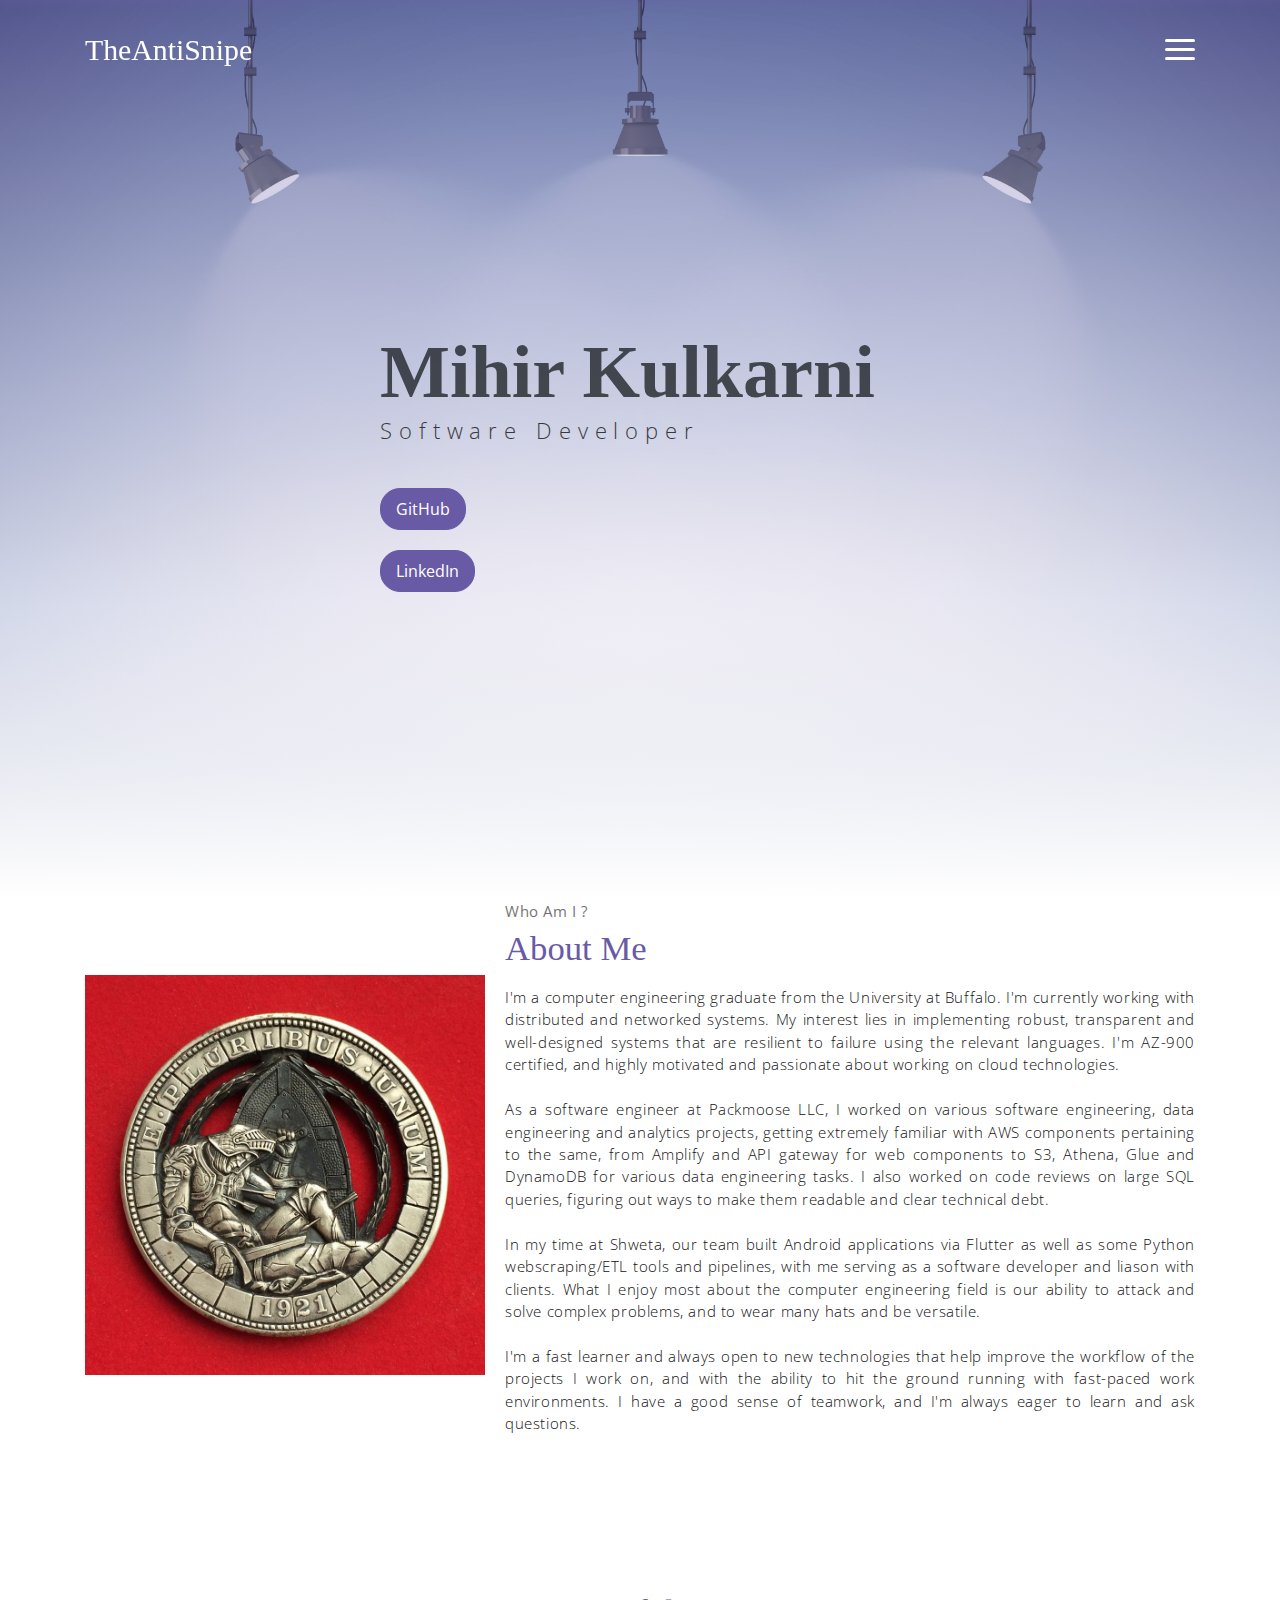
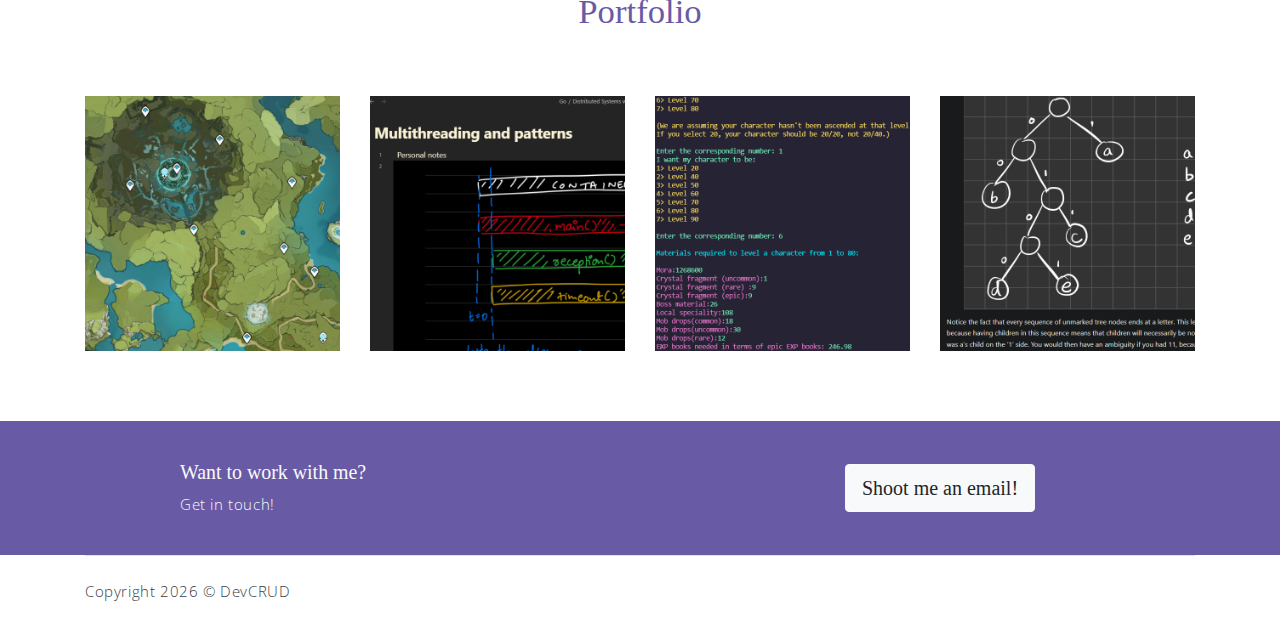
==== commit 9a034d84: "de-obfuscating" ====
--- a/public_html/index.html
+++ b/public_html/index.html
@@ -5,7 +5,7 @@
     <meta name="viewport" content="width=device-width, initial-scale=1, shrink-to-fit=no">
     <meta name="description" content="Start your development with Meyawo landing page.">
     <meta name="author" content="Devcrud">
-    <title>TheAntiSnipe</title>
+    <title>Mihir Kulkarni</title>
     <!-- font icons -->
     <link rel="stylesheet" href="assets/vendors/themify-icons/css/themify-icons.css">
     <!-- Bootstrap + Meyawo main styles -->
@@ -43,13 +43,13 @@
         <div class="overlay"></div>
         <div class="header-content container">
             <h1 class="header-title">
-                <span class="down">TheAntiSnipe</span>
+                <span class="down">Mihir Kulkarni</span>
             </h1>
             <p class="header-subtitle">Software Developer</p>            
             <form action="https://github.com/TheAntiSnipe">
                 <button class="btn btn-primary">GitHub</button>
             </form>
-            <form action="https://linkedin.com/in/theantisnipe">
+            <form action="https://linkedin.com/in/mihir-p-kulkarni">
                 <button class="btn btn-primary">LinkedIn</button>
             </form>
         </div>              
@@ -69,7 +69,7 @@
                     <h2 class="section-title mb-3">About Me</h2>
                     <p align="justify">
                         I'm a computer engineering graduate from the University at Buffalo. I'm currently working with distributed and networked systems. My interest lies in implementing robust, transparent and well-designed systems that are resilient to failure using the relevant languages. I'm AZ-900 certified, and highly motivated and passionate about working on cloud technologies.
-                        <br><br>In my time at Shweta, our team built Android applications via Flutter as well as some Python webscraping/ETL tools and pipelines, with me serving as a software developer and liason with clients. I have a strong grasp of databases and have a high proficiency at debugging in general. What I enjoy most about the computer engineering field is our ability to attack and solve complex problems, and to wear many hats and be versatile.
+                        <br><br>As a software engineer at Packmoose LLC, I worked on various software engineering, data engineering and analytics projects, getting extremely familiar with AWS components pertaining to the same, from Amplify and API gateway for web components to S3, Athena, Glue and DynamoDB for various data engineering tasks. I also worked on code reviews on large SQL queries, figuring out ways to make them readable and clear technical debt.<br><br>In my time at Shweta, our team built Android applications via Flutter as well as some Python webscraping/ETL tools and pipelines, with me serving as a software developer and liason with clients. What I enjoy most about the computer engineering field is our ability to attack and solve complex problems, and to wear many hats and be versatile.
                         <br><br>I'm a fast learner and always open to new technologies that help improve the workflow of the projects I work on, and with the ability to hit the ground running with fast-paced work environments. I have a good sense of teamwork, and I'm always eager to learn and ask questions.
                     </p>
                     <!-- <form method="get" action="assets/Files/TAS - SDE.pdf">
@@ -145,7 +145,7 @@
                     <p class="m-0 text-light">Get in touch!</p>
                 </div>
                 <div class="col-sm offset-sm-2 offset-md-3">
-                    <form method="get" action="mailto:theantisnipe@buffalo.edu">
+                    <form method="get" action="mailto:mihirpra@buffalo.edu">
                     <button class="btn btn-lg my-font btn-light rounded">Shoot me an email!</button>
                 </form>
                 </div>
--- a/public_html/assets/css/meyawo.css
+++ b/public_html/assets/css/meyawo.css
@@ -12178,7 +12178,7 @@
 
 .about-img-holder .about-img {
   width: 100%;
-  margin-bottom: 15px;
+  margin-bottom: 0px;
 }
 
 .about-caption {
